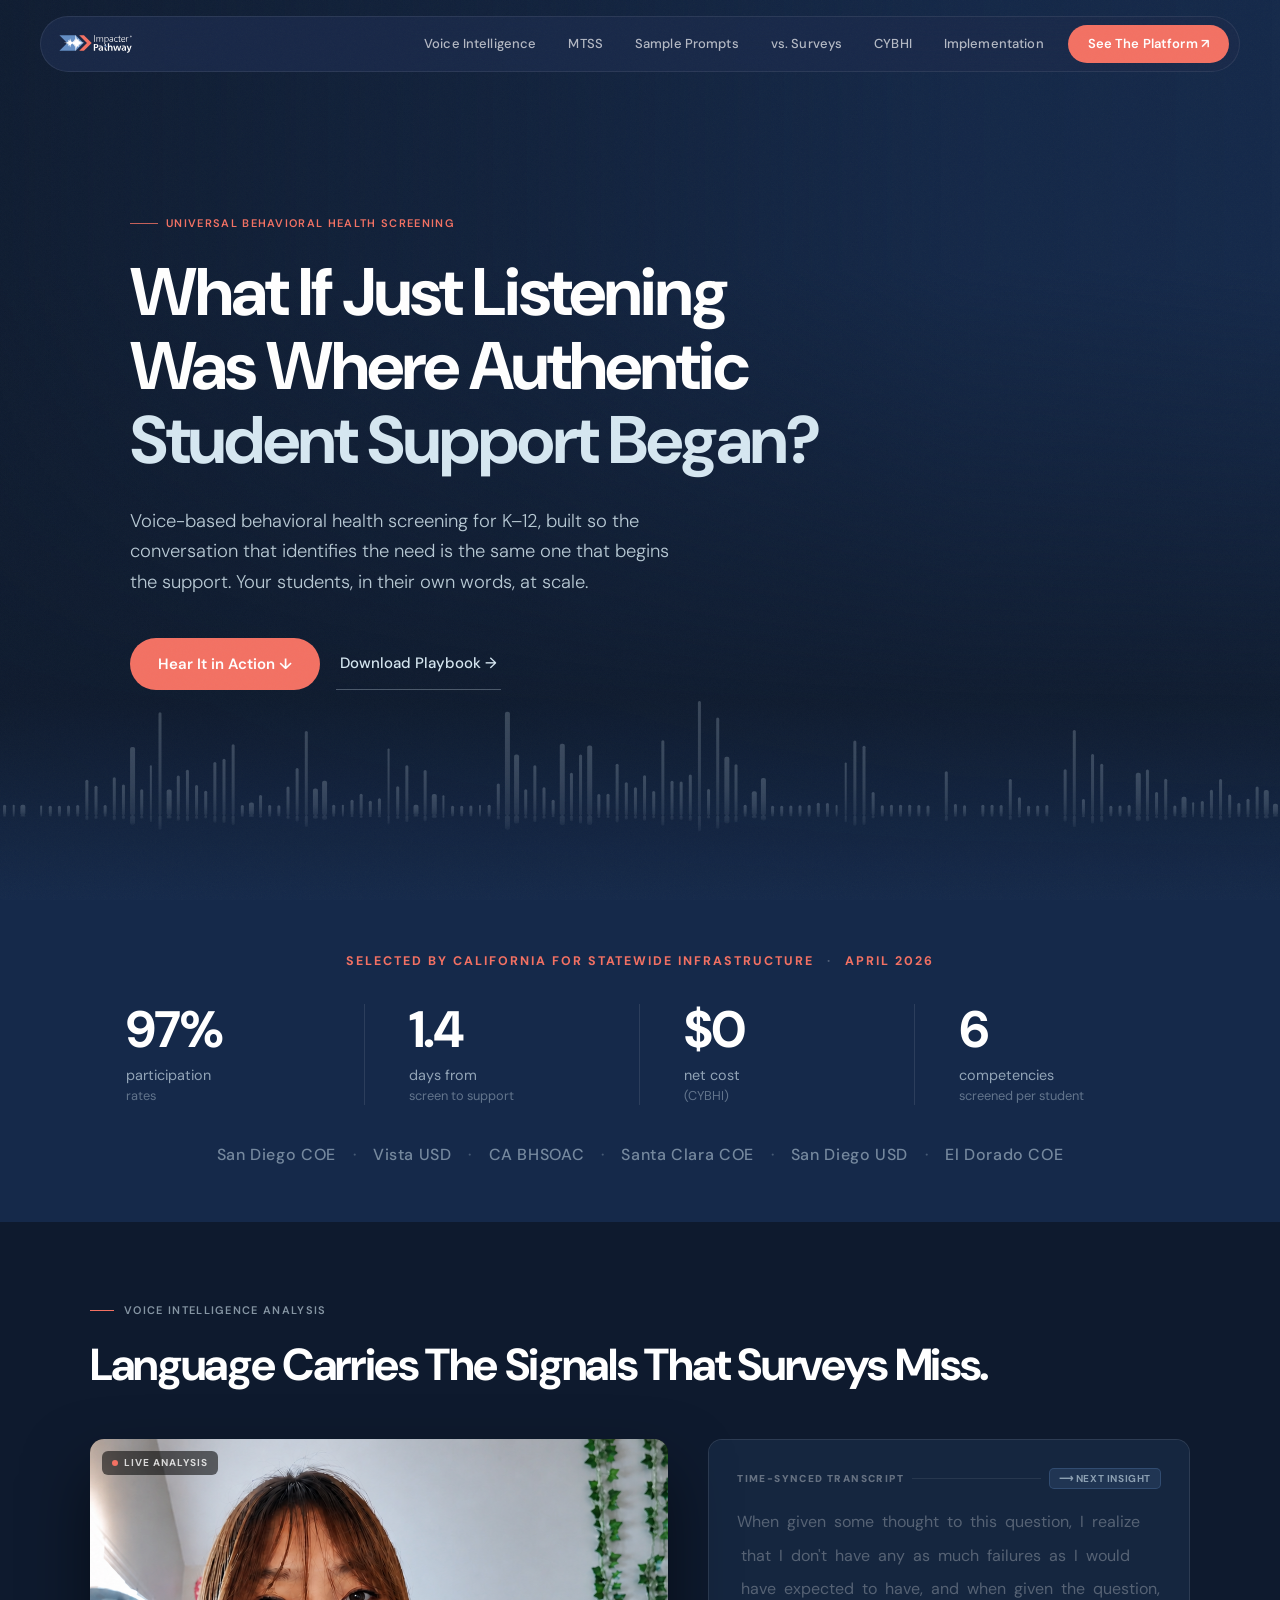
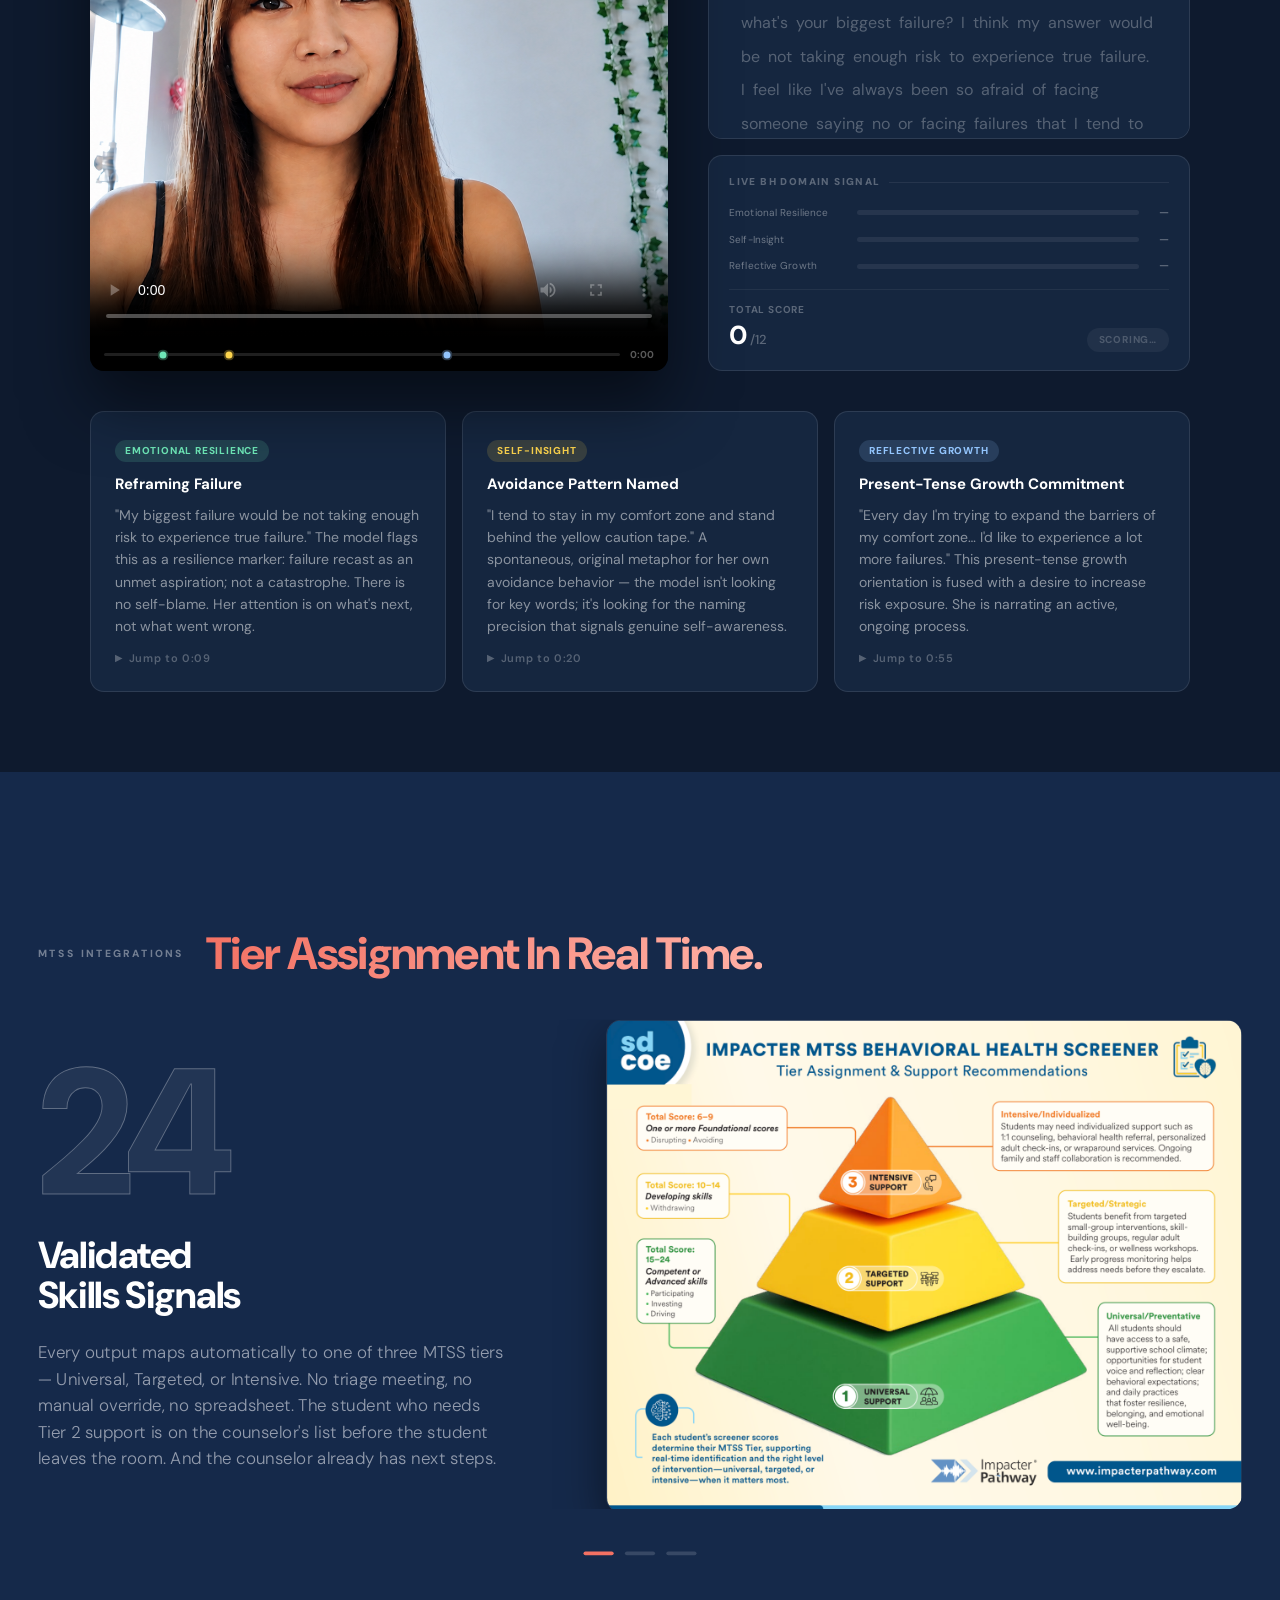
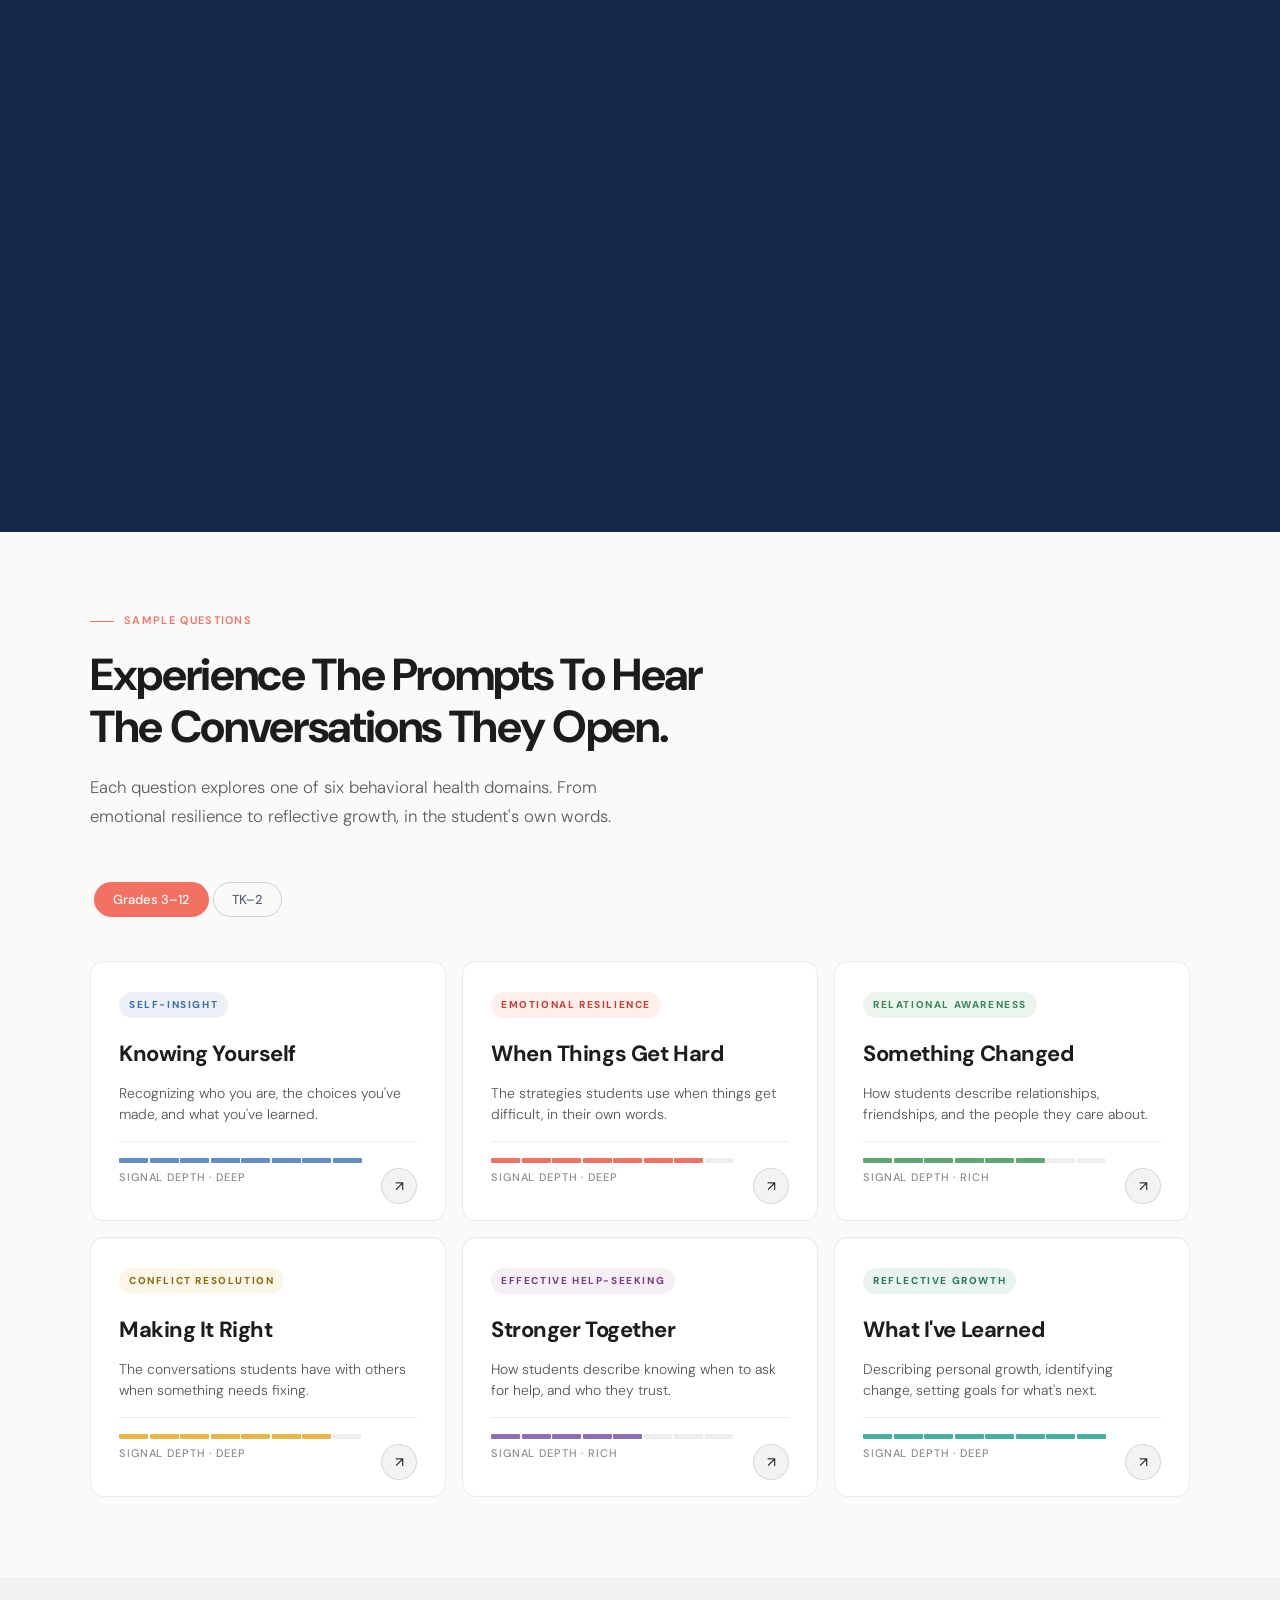
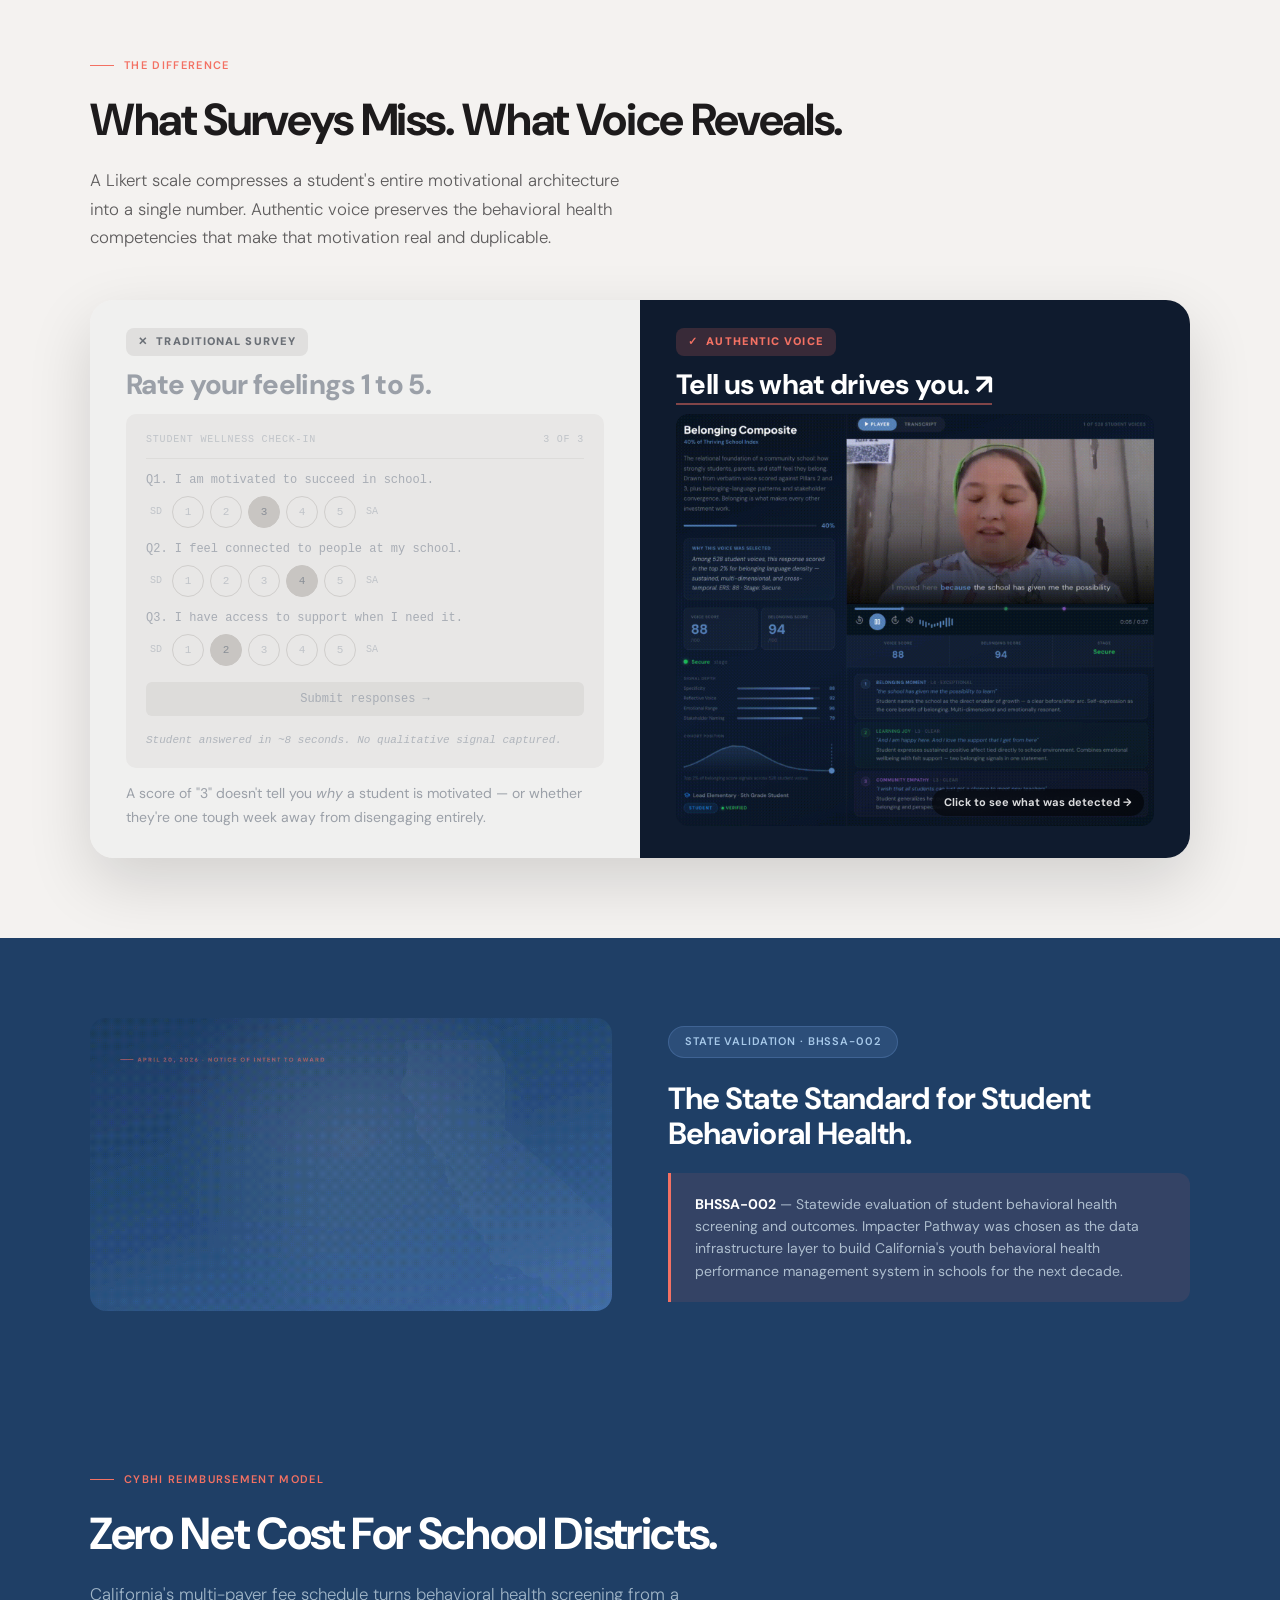
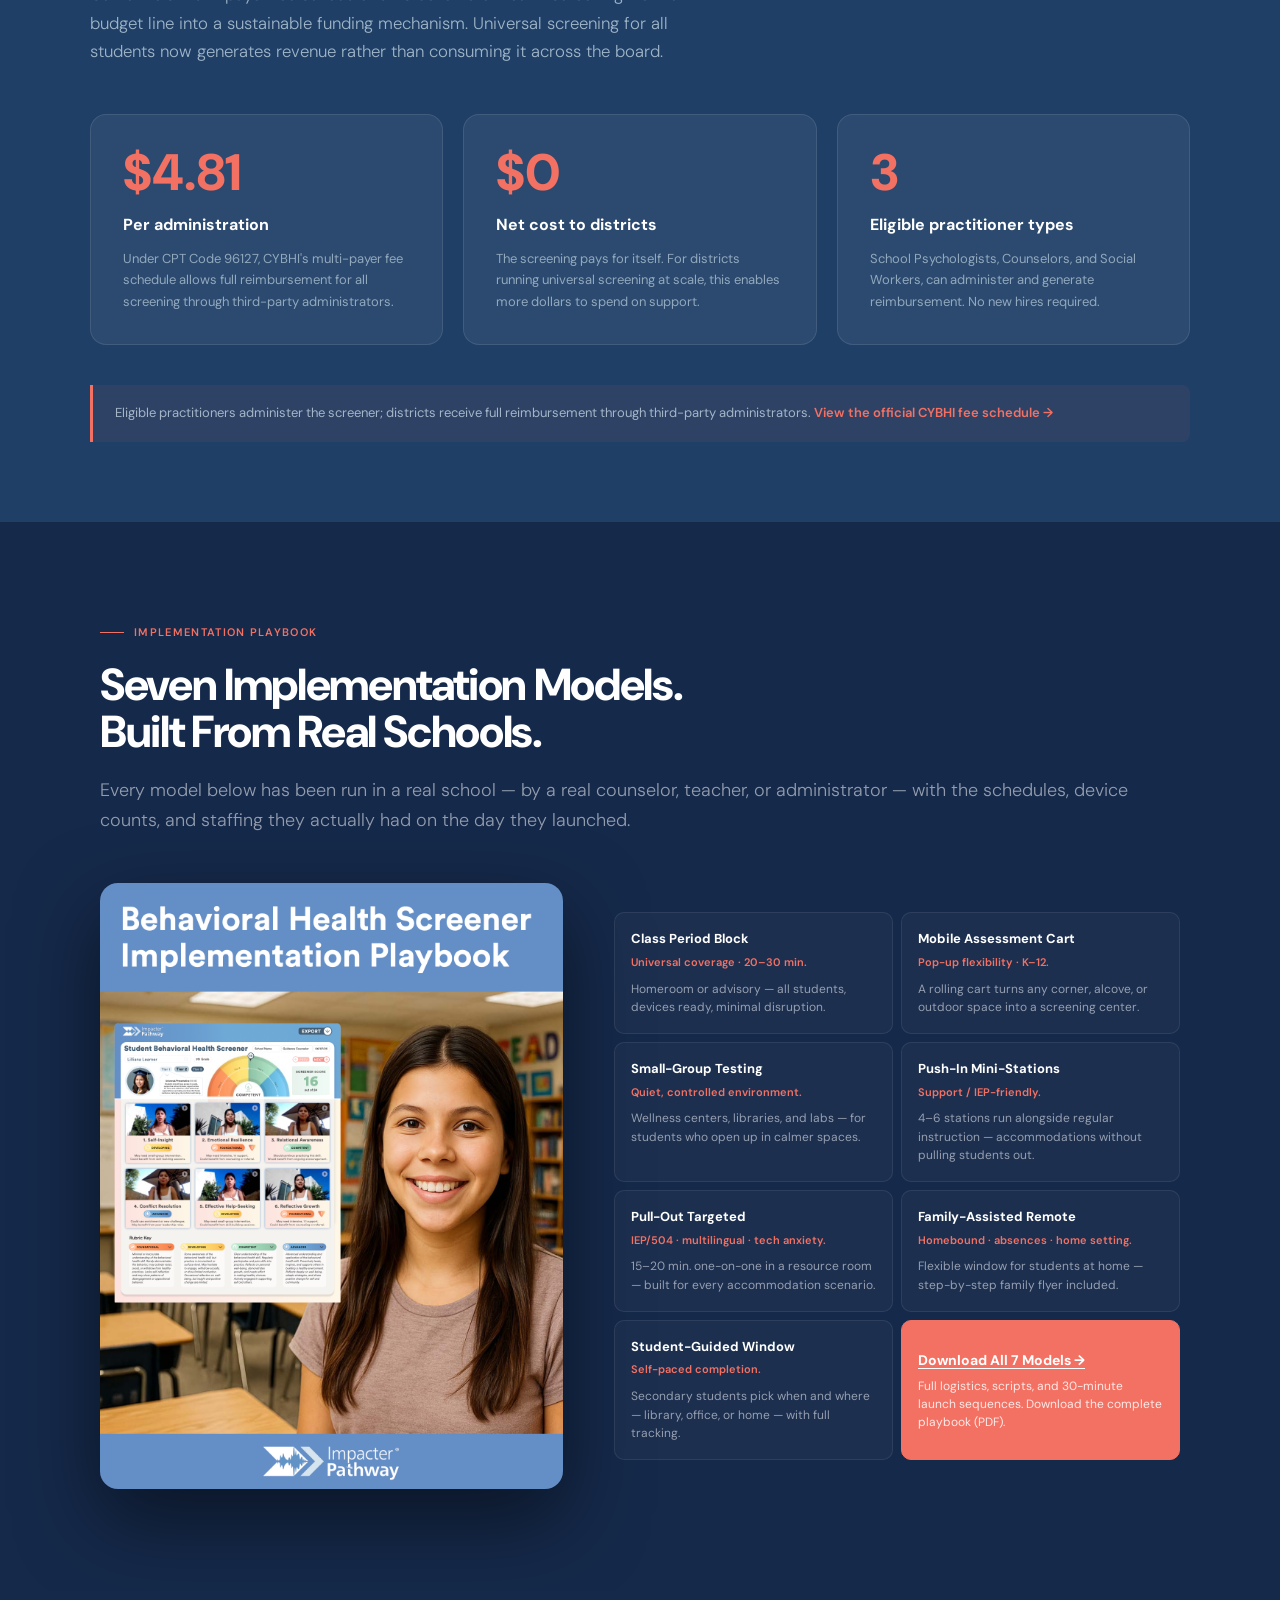
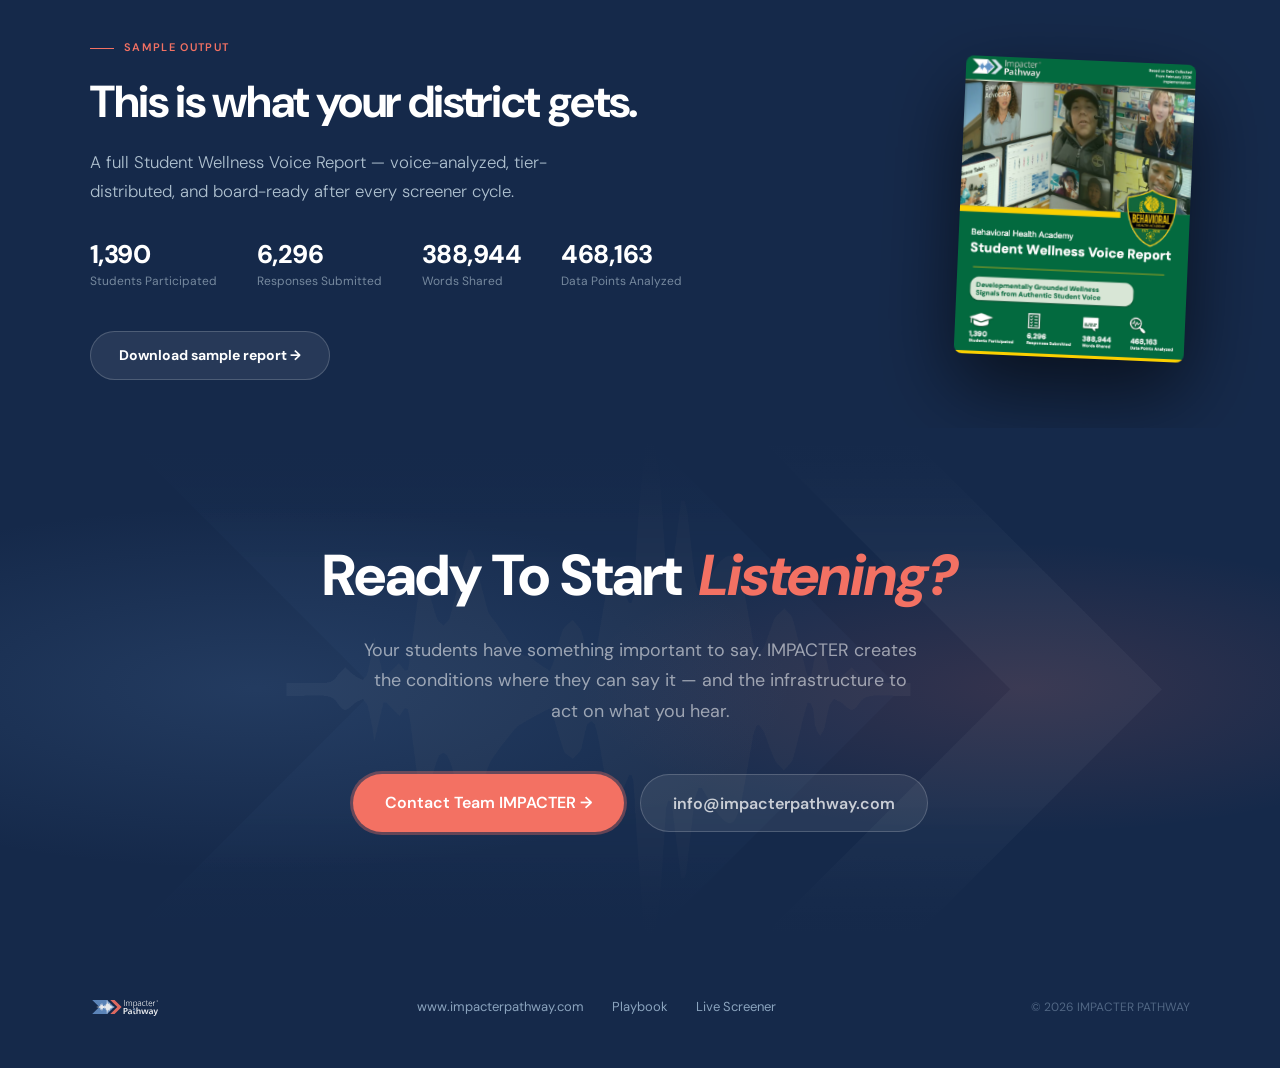
==== bh/index.html @ 670297ee "Playbook card: 'Download All 7 Models →' with underline header Co-Authored-By: Claude Sonnet 4.6 <no" ====
<!DOCTYPE html>
<html lang="en">
<head>
<meta charset="UTF-8">
<meta name="viewport" content="width=device-width, initial-scale=1.0">
<title>Behavioral Health Screener — IMPACTER Pathway</title>
<meta name="description" content="AI-powered behavioral health screening for K-12 districts. Voice-based, reimbursable under CPT 96127, validated by California BHSOAC.">
<link rel="preconnect" href="https://fonts.googleapis.com">
<link rel="preconnect" href="https://fonts.gstatic.com" crossorigin>
<link href="https://fonts.googleapis.com/css2?family=DM+Sans:ital,opsz,wght@0,9..40,300;0,9..40,400;0,9..40,500;0,9..40,600;0,9..40,700;1,9..40,300;1,9..40,400&display=swap" rel="stylesheet">
<style>
  /* ── Reset & Base ── */
  *, *::before, *::after { box-sizing: border-box; margin: 0; padding: 0; }

  :root {
    --coral: #F37163;
    --blue: #638EC5;
    --navy: #15294A;
    --navy-mid: #15294A;
    --navy-light: #162840;
    --accent: #D6E7F1;
    --text: #E8EFF6;
    --text-dim: #8BA4BE;
    --border: rgba(255,255,255,0.08);
    /* /bh/ compat vars */
    --font-display: 'DM Sans', sans-serif;
    --font-body: 'DM Sans', sans-serif;
    --radius-lg: 14px;
    --radius-pill: 999px;
    --color-coral: #F37163;
    --surface-inverse-deep: #15294A;
    --gutter: 48px;
  }

  html { scroll-behavior: smooth; }

  body {
    font-family: 'DM Sans', sans-serif;
    background: var(--navy);
    color: var(--text);
    font-size: 16px;
    line-height: 1.6;
    overflow-x: hidden;
  }

  /* ── Scroll Progress ── */
  #scroll-progress {
    position: fixed;
    top: 0; left: 0;
    width: 0%;
    height: 3px;
    background: var(--coral);
    z-index: 1000;
    transition: width 0.05s linear;
    pointer-events: none;
  }

  /* ── Film Grain ── */
  #grain {
    position: fixed;
    inset: 0;
    pointer-events: none;
    z-index: 999;
    opacity: 0.03;
    background-image: url("data:image/svg+xml,%3Csvg viewBox='0 0 256 256' xmlns='http://www.w3.org/2000/svg'%3E%3Cfilter id='noise'%3E%3CfeTurbulence type='fractalNoise' baseFrequency='0.9' numOctaves='4' stitchTiles='stitch'/%3E%3C/filter%3E%3Crect width='100%25' height='100%25' filter='url(%23noise)'/%3E%3C/svg%3E");
    background-repeat: repeat;
    background-size: 128px 128px;
    animation: grainShift 0.5s steps(2) infinite;
  }
  @keyframes grainShift {
    0% { transform: translate(0, 0); }
    25% { transform: translate(-2px, 1px); }
    50% { transform: translate(1px, -2px); }
    75% { transform: translate(-1px, 2px); }
    100% { transform: translate(2px, -1px); }
  }

  /* ── Nav — floating pill ── */
  .main-nav {
    position: fixed;
    top: 16px;
    left: 50%;
    transform: translateX(-50%);
    z-index: 500;
    width: min(1200px, calc(100vw - 32px));
    border-radius: 999px;
    padding: 5px 10px 5px 16px;
    background: rgba(26, 42, 74, 0.85);
    backdrop-filter: blur(20px);
    -webkit-backdrop-filter: blur(20px);
    border: 1px solid rgba(255,255,255,0.08);
    display: flex;
    align-items: center;
    justify-content: space-between;
    transition: transform 0.4s ease, opacity 0.3s ease;
  }
  .main-nav.hidden { transform: translate(-50%, -140%); opacity: 0; }

  .nav-logo img { height: 44px; display: block; width: auto; }

  .nav-links {
    display: flex;
    align-items: center;
    gap: 4px;
  }
  .nav-links a {
    font-size: 13px;
    font-weight: 500;
    color: rgba(255,255,255,0.68);
    padding: 9px 14px;
    border-radius: 999px;
    text-decoration: none;
    letter-spacing: 0.01em;
    transition: color 0.2s, background 0.2s;
    white-space: nowrap;
  }
  .nav-links a:hover { color: #fff; background: rgba(255,255,255,0.07); }
  .nav-links .nav-cta {
    background: var(--coral);
    color: #fff;
    font-weight: 600;
    padding: 9px 20px;
    margin-left: 6px;
  }
  .nav-links .nav-cta:hover { background: #e85f50; color: #fff; }

  @media (max-width: 860px) {
    .nav-links a:not(.nav-cta) { display: none; }
    .main-nav { padding: 10px 12px 10px 18px; }
  }

  /* ── Hero ── */
  .hero {
    position: relative;
    min-height: 100vh;
    display: flex;
    align-items: flex-end;
    overflow: hidden;
  }

  .hero-video-wrap {
    position: absolute;
    inset: 0;
    z-index: 0;
  }
  .hero-video-wrap video {
    width: 100%;
    height: 100%;
    object-fit: cover;
    object-position: 22% 35%;
    opacity: 0.72;
  }

  .hero-gradient {
    position: absolute;
    inset: 0;
    z-index: 1;
    background:
      linear-gradient(to top, var(--navy) 0%, rgba(15,27,46,0.92) 22%, rgba(15,27,46,0.4) 48%, transparent 70%),
      linear-gradient(to right, rgba(15,27,46,0.88) 0%, rgba(15,27,46,0.5) 40%, rgba(15,27,46,0.08) 75%, transparent 100%);
  }

  .hero-content {
    position: relative;
    z-index: 4;
    max-width: 1100px;
    margin: 0 auto;
    padding: 0 40px 210px;
    width: 100%;
  }

  .hero-eyebrow {
    display: inline-flex;
    align-items: center;
    gap: 8px;
    font-size: 11px;
    font-weight: 600;
    letter-spacing: 0.12em;
    text-transform: uppercase;
    color: var(--coral);
    margin-bottom: 24px;
  }
  .hero-eyebrow::before {
    content: '';
    display: block;
    width: 28px;
    height: 1px;
    background: var(--coral);
    opacity: 0.8;
  }

  .hero-headline {
    font-size: clamp(2.4rem, 5.5vw, 4.2rem);
    font-weight: 700;
    line-height: 1.1;
    letter-spacing: -0.03em;
    max-width: 800px;
    margin-bottom: 28px;
    color: #fff;
  }

  .hero-headline em {
    font-style: normal;
    color: var(--accent);
  }

  .hero-sub {
    font-size: 1.15rem;
    font-weight: 300;
    color: rgba(214,231,241,0.85);
    max-width: 560px;
    line-height: 1.65;
    margin-bottom: 40px;
  }

  .hero-actions {
    display: flex;
    align-items: center;
    gap: 16px;
    flex-wrap: wrap;
  }

  .btn-primary {
    display: inline-flex;
    align-items: center;
    gap: 8px;
    background: var(--coral);
    color: #fff;
    font-family: 'DM Sans', sans-serif;
    font-weight: 600;
    font-size: 15px;
    padding: 14px 28px;
    border-radius: 100px;
    text-decoration: none;
    transition: opacity 0.2s, transform 0.2s;
  }
  .btn-primary:hover { opacity: 0.88; transform: translateY(-2px); }

  .btn-ghost {
    display: inline-flex;
    align-items: center;
    gap: 8px;
    color: var(--accent);
    font-family: 'DM Sans', sans-serif;
    font-weight: 500;
    font-size: 15px;
    padding: 14px 4px;
    text-decoration: none;
    border-bottom: 1px solid rgba(214,231,241,0.3);
    transition: border-color 0.2s, color 0.2s;
  }
  .btn-ghost:hover { color: #fff; border-color: rgba(255,255,255,0.6); }

  /* ── Waveform Divider ── */
  .waveform-divider {
    position: absolute;
    bottom: 0;
    left: 0;
    right: 0;
    z-index: 3;
    line-height: 0;
  }
  .waveform-phrase-slot { display: none; }
  .waveform-canvas {
    width: 100%;
    height: 265px;
    display: block;
    cursor: pointer;
  }

  /* ── Phrase Card — pitch-deck style ── */
  .phrase-card {
    position: absolute;
    right: 48px;
    bottom: 230px;
    width: 264px;
    background: rgba(26,42,74,0.75);
    border: 1px solid rgba(255,255,255,0.10);
    border-radius: 16px;
    padding: 16px 18px 15px;
    opacity: 0;
    transform: translateY(14px);
    transition: opacity 0.4s ease, transform 0.4s ease;
    pointer-events: none;
    z-index: 5;
    backdrop-filter: blur(20px);
    -webkit-backdrop-filter: blur(20px);
    box-shadow: 0 8px 32px rgba(0,0,0,0.45);
  }
  .phrase-card.visible { opacity: 1; transform: translateY(0); }
  /* inner elements built by JS */
  .pc-header { display:flex; align-items:center; gap:7px; margin-bottom:13px; }
  .pc-dot { width:8px; height:8px; border-radius:50%; flex-shrink:0; }
  .pc-title { font-family:'DM Sans',sans-serif; font-size:10px; font-weight:700; letter-spacing:.13em; text-transform:uppercase; color:#F37163; }
  .pc-score-row { display:grid; grid-template-columns:1fr 80px 28px; align-items:center; gap:8px; margin-bottom:8px; }
  .pc-score-name { font-family:'DM Sans',sans-serif; font-size:13px; color:rgba(255,255,255,0.82); white-space:nowrap; overflow:hidden; text-overflow:ellipsis; }
  .pc-bar-wrap { height:3px; background:rgba(255,255,255,0.10); border-radius:2px; overflow:hidden; }
  .pc-bar { height:100%; border-radius:2px; }
  .pc-score-num { font-family:'DM Sans',sans-serif; font-size:14px; font-weight:700; text-align:right; }
  .pc-sep { border:none; border-top:1px solid rgba(255,255,255,0.08); margin:11px 0 10px; }
  .pc-cohort-head { font-family:'DM Sans',sans-serif; font-size:9px; font-weight:700; letter-spacing:.12em; text-transform:uppercase; color:rgba(255,255,255,0.30); margin-bottom:8px; }
  .pc-curve { display:block; width:100%; height:auto; }
  .pc-cohort-tag { font-family:'DM Sans',sans-serif; font-size:11px; font-weight:700; letter-spacing:.07em; text-transform:uppercase; margin-top:8px; }
  @media (max-width: 960px) { .phrase-card { display:none; } }

  /* ── Stats Strip ── */
  /* ── Credibility Band (single unified section) ── */
  .cred-band {
    background: #15294A;
    padding: 52px 40px;
    border-top: none;
    border-bottom: none;
  }
  .cred-inner {
    max-width: 1100px;
    margin: 0 auto;
    display: flex;
    flex-direction: column;
    align-items: center;
    gap: 0;
  }
  /* Row 1 — BHSSA credibility headline */
  .cred-headline {
    font-size: 0.78rem;
    font-weight: 700;
    letter-spacing: 0.16em;
    text-transform: uppercase;
    color: var(--coral);
    text-align: center;
    margin-bottom: 32px;
  }
  .cred-headline span {
    color: rgba(255,255,255,0.25);
    margin: 0 8px;
  }
  /* Row 2 — 4 metrics */
  .cred-metrics {
    display: grid;
    grid-template-columns: repeat(4, 1fr);
    max-width: 1100px;
    margin: 0 auto 36px;
    width: 100%;
  }
  .cred-metric {
    padding: 0 44px;
    border-right: 1px solid rgba(255,255,255,0.1);
    text-align: left;
  }
  .cred-metric:first-child { padding-left: 36px; }
  .cred-metric:last-child  { border-right: none; }
  .cred-num {
    font-size: clamp(2.4rem, 4vw, 4rem);
    font-weight: 700;
    letter-spacing: -0.04em;
    color: #fff;
    line-height: 1;
    margin-bottom: 10px;
  }
  .cred-num sup {
    font-size: 0.45em;
    vertical-align: super;
    letter-spacing: 0;
    font-weight: 600;
  }
  .cred-lbl {
    font-size: 0.9rem;
    color: rgba(214,231,241,0.65);
    line-height: 1.4;
    max-width: 160px;
  }
  .cred-lbl em {
    font-style: normal;
    font-size: 0.8rem;
    color: rgba(214,231,241,0.4);
    display: block;
    margin-top: 2px;
  }
  /* Row 3 — district names */
  .cred-districts {
    font-size: 1rem;
    font-weight: 500;
    color: rgba(214,231,241,0.5);
    letter-spacing: 0.04em;
    text-align: center;
    line-height: 1.8;
  }
  .cred-districts span {
    margin: 0 12px;
    opacity: 0.5;
  }

  /* ── Logo marquee (below credibility band) ── */
  .logo-marquee-bar {
    background: #eceae4;
    padding: 32px 0;
    overflow: hidden;
    border-top: 1px solid rgba(0,0,0,0.06);
  }
  .marquee-track {
    display: flex;
    align-items: center;
    width: max-content;
    animation: marquee 52s linear infinite;
  }
  .marquee-track:hover { animation-play-state: paused; }
  @keyframes marquee {
    0%   { transform: translateX(0); }
    100% { transform: translateX(-50%); }
  }
  .marquee-logo {
    height: 44px;
    width: auto;
    margin: 0 44px;
    opacity: 0.6;
    mix-blend-mode: multiply;
    transition: opacity 0.3s;
    flex-shrink: 0;
  }
  .marquee-logo:hover { opacity: 1; }
  /* Per-logo sizes */
  .ml-sccoe      { height: 54px;  }
  .ml-nyc        { height: 58px;  }
  .ml-cbh        { height: 54px;  }
  .ml-smfcsd     { height: 76px;  }   /* much much bigger */
  .ml-edcoe      { height: 80px;  }   /* much bigger */
  .ml-esc2       { height: 62px;  }   /* bigger */
  .ml-rio        { height: 44px;  }
  .ml-calexico   { height: 86px;  }   /* much bigger */
  .ml-vista      { height: 80px;  }   /* much bigger */
  .ml-southbay   { height: 68px;  }   /* bigger */
  .ml-ventura    { height: 58px;  }   /* keep same */
  /* Edge fades */
  .marquee-wrap {
    position: relative;
  }
  .marquee-wrap::before, .marquee-wrap::after {
    content: '';
    position: absolute;
    top: 0; bottom: 0;
    width: 120px;
    z-index: 2;
    pointer-events: none;
  }
  .marquee-wrap::before { left: 0;  background: linear-gradient(to right, #eceae4, transparent); }
  .marquee-wrap::after  { right: 0; background: linear-gradient(to left,  #eceae4, transparent); }

  /* ── Section scaffolding ── */
  .section {
    padding: 80px 40px;
  }
  .section-alt { background: var(--navy-mid); }

  .section-inner {
    max-width: 1100px;
    margin: 0 auto;
  }

  .section-eyebrow {
    font-size: 11px;
    font-weight: 600;
    letter-spacing: 0.12em;
    text-transform: uppercase;
    color: var(--coral);
    margin-bottom: 20px;
    display: flex;
    align-items: center;
    gap: 10px;
  }
  .section-eyebrow::before {
    content: '';
    display: block;
    width: 24px;
    height: 1px;
    background: var(--coral);
  }

  .section-heading {
    font-size: clamp(2rem, 3.5vw, 2.8rem);
    font-weight: 700;
    letter-spacing: -0.03em;
    line-height: 1.15;
    margin-bottom: 20px;
    max-width: 640px;
  }

  .section-body {
    font-size: 1.05rem;
    font-weight: 300;
    color: rgba(214,231,241,0.8);
    max-width: 560px;
    line-height: 1.7;
    margin-bottom: 48px;
  }

  /* ── Voice Intelligence — ported from /bh/ ── */
  .voice-section { background: #0E1A2E; padding: 80px var(--gutter); }
  .voice-section .section-h2 { color: #fff; }
  .voice-section .section-body { color: rgba(255,255,255,0.5); }

  /* Panels inside Voice Intelligence — lifted off the near-black bg */
  .voice-section .transcript-panel,
  .voice-section .analysis-card,
  .voice-section .live-score-panel {
    background: #15263F;
    border-color: rgba(255,255,255,0.1);
  }
  .voice-player-wrap {
    display: grid; grid-template-columns: 1.2fr 1fr; gap: 40px;
    margin-top: 48px; align-items: stretch;
  }
  .video-player-card {
    border-radius: var(--radius-lg); overflow: hidden;
    box-shadow: 0 32px 64px rgba(0,0,0,0.5);
    background: #000; position: relative;
    display: flex; flex-direction: column;
  }
  .video-player-card video {
    width: 100%; display: block; flex: 1; min-height: 0;
    object-fit: cover; object-position: top center;
  }
  .ml-card-overlay {
    position: absolute; top: 12px; right: 12px;
    background: rgba(11,31,58,0.95); border-radius: 10px;
    padding: 10px 14px; max-width: 200px;
    border: 1px solid rgba(99,142,197,0.35);
    font-family: var(--font-body); pointer-events: none;
    transition: opacity 0.3s;
  }
  .ml-card-label {
    font-family: var(--font-display); font-weight: 800; font-size: 9px;
    letter-spacing: 0.12em; text-transform: uppercase; color: #6EE7B7;
    margin-bottom: 5px;
  }
  .ml-card-text { font-size: 11px; color: rgba(255,255,255,0.78); line-height: 1.5; }
  .ml-card-quote { font-size: 11px; color: #6EE7B7; font-style: italic; margin-top: 4px; }
  .rec-pill {
    position: absolute; top: 12px; left: 12px;
    display: inline-flex; align-items: center; gap: 6px;
    background: rgba(0,0,0,0.55); border-radius: 6px; padding: 4px 10px;
    font-family: var(--font-display); font-weight: 700; font-size: 10px;
    letter-spacing: 0.1em; text-transform: uppercase; color: rgba(255,255,255,0.8);
  }
  .rec-dot { width: 6px; height: 6px; border-radius: 50%; background: #F37163; animation: recpulse 1.2s ease-in-out infinite; }
  @keyframes recpulse { 0%,100%{opacity:1} 50%{opacity:0.3} }
  .transcript-panel {
    background: rgba(255,255,255,0.04); border-radius: var(--radius-lg);
    padding: 28px; border: 1px solid rgba(255,255,255,0.06);
    max-height: 420px; overflow-y: auto;
  }
  .transcript-panel::-webkit-scrollbar { width: 4px; }
  .transcript-panel::-webkit-scrollbar-track { background: transparent; }
  .transcript-panel::-webkit-scrollbar-thumb { background: rgba(255,255,255,0.15); border-radius: 2px; }
  .tp-eyebrow {
    font-family: var(--font-display); font-weight: 900; font-size: 10px;
    letter-spacing: 0.14em; text-transform: uppercase; color: rgba(255,255,255,0.35);
    margin-bottom: 16px; display: flex; align-items: center; gap: 8px;
  }
  .tp-eyebrow::after { content: ''; flex: 1; height: 1px; background: rgba(255,255,255,0.08); order: 1; }
  .transcript-word {
    font-family: var(--font-body); font-size: 16px; line-height: 2.1;
    color: rgba(255,255,255,0.28); display: inline;
    transition: color 0.06s, background 0.06s;
    cursor: default;
  }
  .transcript-word.active {
    color: #fff; background: rgba(99,142,197,0.25);
    border-radius: 3px; padding: 1px 3px;
  }
  .transcript-word.resilience-word.active { background: rgba(110,231,183,0.22); color: #6EE7B7; }
  .transcript-word.insight-word.active    { background: rgba(252,211,77,0.22);  color: #FCD34D; }
  .transcript-word.rgrowth-word.active    { background: rgba(147,197,253,0.22); color: #93C5FD; }
  .transcript-word + .transcript-word { margin-left: 4px; }
  .voice-analysis {
    grid-column: 1 / -1; display: grid; grid-template-columns: repeat(3,1fr); gap: 16px;
  }
  .analysis-card {
    background: rgba(255,255,255,0.04); border-radius: var(--radius-lg);
    padding: 24px; border: 1px solid rgba(255,255,255,0.06);
  }
  .analysis-card h5 {
    font-family: var(--font-display); font-weight: 700; font-size: 15px; color: #fff; margin-bottom: 8px;
  }
  .analysis-card p { font-size: 14px; color: rgba(255,255,255,0.5); line-height: 1.6; }
  .ac-pill {
    display: inline-block; padding: 3px 10px; border-radius: var(--radius-pill);
    font-family: var(--font-display); font-weight: 800; font-size: 10px;
    letter-spacing: 0.08em; text-transform: uppercase; margin-bottom: 10px;
  }
  .ac-pill.resilience { background: rgba(110,231,183,0.15); color: #6EE7B7; }
  .ac-pill.insight    { background: rgba(252,211,77,0.15);  color: #FCD34D; }
  .ac-pill.rgrowth    { background: rgba(147,197,253,0.15); color: #93C5FD; }
  .vi-progress-wrap {
    position: relative; padding: 0 14px; height: 32px;
    background: rgba(0,0,0,0.55); display: flex; align-items: center;
    cursor: pointer; user-select: none;
  }
  .vi-progress-track {
    position: relative; height: 3px; background: rgba(255,255,255,0.12);
    border-radius: 2px; flex: 1;
  }
  .vi-progress-fill {
    position: absolute; left: 0; top: 0; height: 100%;
    background: var(--color-coral); border-radius: 2px;
    pointer-events: none; width: 0%;
  }
  .vi-dot {
    position: absolute; top: 50%; width: 11px; height: 11px;
    border-radius: 50%; border: 2px solid rgba(0,0,0,0.7);
    transform: translate(-50%, -50%);
    transition: box-shadow 0.25s, transform 0.25s;
    pointer-events: none;
  }
  .vi-dot.dot-active {
    box-shadow: 0 0 0 3px rgba(255,255,255,0.15), 0 0 10px currentColor;
    transform: translate(-50%, -50%) scale(1.3);
  }
  .vi-time-label {
    font-family: var(--font-display); font-weight: 700; font-size: 10px;
    color: rgba(255,255,255,0.35); margin-left: 10px; white-space: nowrap;
  }
  .next-insight-btn {
    order: 2;
    background: rgba(99,142,197,0.15); border: 1px solid rgba(99,142,197,0.25);
    border-radius: 5px; padding: 3px 9px;
    font-family: var(--font-display); font-weight: 700; font-size: 10px;
    letter-spacing: 0.06em; text-transform: uppercase; color: rgba(214,231,241,0.6);
    cursor: pointer; transition: all 0.2s; white-space: nowrap;
  }
  .next-insight-btn:hover { background: rgba(99,142,197,0.3); color: #fff; border-color: rgba(99,142,197,0.5); }
  .voice-right-col { display: flex; flex-direction: column; gap: 16px; }
  .voice-right-col .transcript-panel { flex: 1; min-height: 0; max-height: 300px; }
  .live-score-panel {
    background: rgba(255,255,255,0.04); border-radius: var(--radius-lg);
    padding: 18px 20px; border: 1px solid rgba(255,255,255,0.06);
  }
  .lsp-eyebrow {
    font-family: var(--font-display); font-weight: 900; font-size: 10px;
    letter-spacing: 0.14em; text-transform: uppercase; color: rgba(255,255,255,0.3);
    margin-bottom: 14px; display: flex; align-items: center; gap: 8px;
  }
  .lsp-eyebrow::after { content: ''; flex: 1; height: 1px; background: rgba(255,255,255,0.07); }
  .lsp-bar-row { display: flex; align-items: center; gap: 10px; margin-bottom: 9px; }
  .lsp-bar-label { font-size: 10px; color: rgba(255,255,255,0.38); width: 118px; flex-shrink: 0; letter-spacing: 0.01em; }
  .lsp-bar-track { flex: 1; height: 5px; background: rgba(255,255,255,0.07); border-radius: 3px; overflow: hidden; }
  .lsp-bar-fill { height: 100%; border-radius: 3px; width: 0%; transition: width 1.4s cubic-bezier(0.22, 1, 0.36, 1); }
  .lsp-bar-val { font-family: var(--font-display); font-weight: 700; font-size: 11px; color: rgba(255,255,255,0.3); width: 20px; text-align: right; flex-shrink: 0; transition: color 0.4s; }
  .lsp-bar-val.scored { color: rgba(255,255,255,0.7); }
  .lsp-footer { display: flex; align-items: flex-end; justify-content: space-between; margin-top: 14px; border-top: 1px solid rgba(255,255,255,0.06); padding-top: 12px; }
  .lsp-total-num { font-family: var(--font-display); font-weight: 800; font-size: 26px; color: #fff; line-height: 1; }
  .lsp-total-denom { font-size: 13px; font-weight: 500; color: rgba(255,255,255,0.3); margin-left: 2px; }
  .lsp-tier-badge {
    padding: 4px 12px; border-radius: var(--radius-pill);
    font-family: var(--font-display); font-weight: 800; font-size: 10px;
    letter-spacing: 0.08em; text-transform: uppercase; transition: all 0.4s;
  }
  .lsp-tier-badge.pending { background: rgba(255,255,255,0.05); color: rgba(255,255,255,0.2); }
  .lsp-tier-badge.t1 { background: rgba(16,185,129,0.18); color: #34D399; }
  .lsp-tier-badge.t2 { background: rgba(245,158,11,0.18); color: #FCD34D; }
  .lsp-tier-badge.t3 { background: rgba(239,68,68,0.18); color: #FCA5A5; }
  .analysis-card { transition: border-color 0.35s, box-shadow 0.35s, transform 0.35s; cursor: pointer; }
  .analysis-card:hover { transform: translateY(-3px); border-color: rgba(255,255,255,0.18); }
  .analysis-card .ac-seek-hint {
    display: flex; align-items: center; gap: 6px;
    font-size: 11px; font-weight: 600; letter-spacing: 0.06em;
    color: rgba(255,255,255,0.28);
    margin-top: 12px;
    transition: color 0.2s;
  }
  .analysis-card:hover .ac-seek-hint { color: rgba(255,255,255,0.6); }
  .analysis-card .ac-seek-hint::before {
    content: '▶';
    font-size: 9px;
  }
  .analysis-card.card-active { animation: cardpulse 2s ease-in-out infinite; }
  .analysis-card.card-active.resilience-card { border-color: rgba(110,231,183,0.45); box-shadow: 0 0 24px rgba(110,231,183,0.1); }
  .analysis-card.card-active.insight-card    { border-color: rgba(252,211,77,0.45);  box-shadow: 0 0 24px rgba(252,211,77,0.1); }
  .analysis-card.card-active.rgrowth-card    { border-color: rgba(147,197,253,0.45); box-shadow: 0 0 24px rgba(147,197,253,0.1); }
  @keyframes cardpulse { 0%,100%{transform:scale(1)} 50%{transform:scale(1.015)} }

  /* ── MTSS Scrollytelling ── */
  .mtss-scroll-wrap {
    display: grid;
    grid-template-columns: 1fr 1.4fr;
    gap: 56px;
    align-items: start;
    margin-top: 56px;
  }

  /* LEFT — scrolling text */
  .mtss-scroll-content {
    display: flex;
    flex-direction: column;
    order: 1;
  }

  /* RIGHT — sticky image, full column width, no padding */
  .mtss-sticky-media {
    position: sticky;
    top: 80px;
    order: 2;
  }
  .mtss-img-stack {
    position: relative;
    width: 100%;
  }
  .mtss-img-stack img {
    position: absolute;
    top: 0; left: 0;
    width: 100%;
    height: 100%;
    object-fit: cover;
    object-position: top center;
    border-radius: 14px;
    opacity: 0;
    transition: opacity 500ms ease-in-out;
    box-shadow: 0 20px 56px rgba(0,0,0,0.5);
  }
  .mtss-img-stack img.mtss-active { opacity: 1; }

  /* Aspect ratio placeholder — 16:10 fills the column well */
  .mtss-img-stack::before {
    content: '';
    display: block;
    padding-top: 62.5%;
  }
  .mtss-subsection {
    min-height: clamp(340px, 40vh, 520px);
    display: flex;
    flex-direction: column;
    justify-content: center;
    padding: 0;
  }
  /* Sections 2 & 3: pushed below the fold, hidden until scrolled in */
  .mtss-subsection:not(:first-child) {
    margin-top: 42vh;
    opacity: 0;
    transform: translateY(52px);
    transition: opacity 700ms cubic-bezier(0.22,1,0.36,1), transform 700ms cubic-bezier(0.22,1,0.36,1);
  }
  .mtss-subsection.mtss-revealed {
    opacity: 1;
    transform: translateY(0);
  }

  .mtss-sub-eyebrow {
    font-size: 10px;
    font-weight: 700;
    letter-spacing: 0.14em;
    text-transform: uppercase;
    color: var(--coral);
    margin-bottom: 16px;
    display: flex;
    align-items: center;
    gap: 8px;
  }
  .mtss-sub-eyebrow::before {
    content: '';
    display: block;
    width: 20px;
    height: 1px;
    background: var(--coral);
  }
  .mtss-sub-title {
    font-size: clamp(1.5rem, 2.4vw, 2rem);
    font-weight: 700;
    line-height: 1.15;
    letter-spacing: -0.02em;
    color: #fff;
    margin-bottom: 10px;
  }
  .mtss-sub-sub {
    font-size: 13px;
    font-weight: 500;
    color: var(--text-dim);
    margin-bottom: 16px;
    letter-spacing: 0.01em;
  }
  .mtss-sub-body {
    font-size: 15px;
    font-weight: 400;
    color: rgba(214,231,241,0.75);
    line-height: 1.65;
    max-width: 440px;
  }

  /* ── What Surveys Miss — pinned scene controller ── */
  --font-mono: 'Courier New', Courier, monospace;
  --ease-emphasized: cubic-bezier(0.4, 0, 0.2, 1);

  .surveys-pin {
    position: relative;
    background: #1F3F66;
    padding: 0;
  }
  .surveys-stage {
    position: relative;
    height: 320vh;
  }
  .surveys-pin-inner {
    position: sticky; top: 0;
    height: 100vh;
    display: flex; align-items: center; justify-content: center;
    overflow: hidden;
    padding: 0;
  }
  .surveys-lock {
    width: 1360px;
    height: 820px;
    position: relative;
    flex-shrink: 0;
    overflow: hidden;
    transform-origin: center center;
  }
  .surveys-headline {
    position: absolute;
    top: 96px; left: 40px; right: 40px;
    font-family: var(--font-display);
    font-weight: 800;
    font-size: 48px;
    line-height: 1.2;
    letter-spacing: -0.03em;
    color: #fff;
    display: flex; gap: 24px; align-items: baseline;
    pointer-events: none;
    z-index: 5;
    overflow: visible;
  }
  .surveys-headline .s-label {
    font-size: 11px; font-weight: 800; letter-spacing: 0.22em;
    text-transform: uppercase;
    color: rgba(255,255,255,0.4);
    align-self: center;
  }
  .surveys-headline .s-switcher {
    position: relative;
    display: inline-block;
  }
  .surveys-headline .s-switcher span {
    display: inline-block;
    background: linear-gradient(120deg, var(--coral), #FFB1A6);
    -webkit-background-clip: text; background-clip: text; color: transparent;
  }
  .scene-pane {
    position: absolute; inset: 0;
    display: grid; grid-template-columns: 2fr 3fr;
    gap: 20px;
    align-items: center;
    padding: 130px 40px 40px;
    opacity: 0;
    transition: opacity .5s var(--ease-emphasized);
    pointer-events: none;
  }
  .scene-pane.active { opacity: 1; pointer-events: auto; }
  .scene-likert {
    background: rgba(255,255,255,0.02);
    border: 1px solid rgba(255,255,255,0.08);
    border-radius: 16px;
    padding: 32px;
    font-family: var(--font-mono);
    color: rgba(255,255,255,0.55);
    filter: grayscale(0.7);
    max-width: 500px;
    justify-self: end;
    transition: opacity .8s, filter .8s, transform .8s var(--ease-emphasized);
  }
  .scene-likert.dying { opacity: 0.25; filter: grayscale(1) blur(2px); transform: translateY(20px); }
  .scene-likert .s-head {
    display: flex; justify-content: space-between;
    font-size: 11px; letter-spacing: 0.1em; text-transform: uppercase;
    color: rgba(255,255,255,0.4);
    padding-bottom: 14px;
    border-bottom: 1px dashed rgba(255,255,255,0.12);
    margin-bottom: 20px;
  }
  .scene-likert h4 {
    font-family: var(--font-mono);
    font-size: 16px; font-weight: 600; color: rgba(255,255,255,0.85);
    margin: 0 0 28px;
  }
  .scene-likert .s-q { margin-bottom: 22px; }
  .scene-likert .s-q-text { font-size: 13px; margin-bottom: 10px; color: rgba(255,255,255,0.7); }
  .scene-likert .s-scale { display: flex; align-items: center; gap: 8px; }
  .scene-likert .s-scale .s-end { font-size: 10px; color: rgba(255,255,255,0.4); }
  .scene-likert .s-opt {
    width: 28px; height: 28px; border-radius: 999px;
    border: 1px solid rgba(255,255,255,0.2);
    display: flex; align-items: center; justify-content: center;
    font-size: 11px; color: rgba(255,255,255,0.5);
  }
  .scene-likert .s-opt.selected {
    background: rgba(255,255,255,0.15); color: #fff; border-color: rgba(255,255,255,0.3);
  }
  .scene-likert .s-foot {
    font-size: 11px; color: rgba(255,255,255,0.4);
    margin-top: 18px; padding-top: 14px;
    border-top: 1px dashed rgba(255,255,255,0.12);
    font-style: italic;
  }
  .scene-callout {
    display: flex; flex-direction: column; gap: 28px;
  }
  .scene-callout .s-num {
    font-family: var(--font-display);
    font-weight: 800;
    font-size: 190px;
    letter-spacing: -0.05em;
    line-height: 0.85;
    color: rgba(255,255,255,0.06);
    -webkit-text-stroke: 1px rgba(255,255,255,0.3);
  }
  .scene-callout h3 {
    font-family: var(--font-display);
    font-weight: 800; font-size: 46px;
    letter-spacing: -0.025em;
    color: #fff; margin: 0;
    line-height: 1.05;
  }
  .scene-callout p {
    font-family: var(--font-display); font-weight: 300;
    font-size: 18px; line-height: 1.55;
    color: rgba(232,234,240,0.6);
    max-width: 44ch;
  }
  .s-stat-stack {
    display: flex;
    flex-direction: column;
    gap: 0;
  }
  .s-stat-line {
    font-family: var(--font-display);
    font-weight: 800;
    font-size: 40px;
    letter-spacing: -0.025em;
    line-height: 1.05;
    color: #fff;
  }
  .scene-voice-media {
    position: relative;
    border-radius: 16px;
    overflow: hidden;
    aspect-ratio: 4/5;
    max-width: 380px;
    justify-self: end;
    background: linear-gradient(160deg, #15294A, #0A0E14);
    display: flex; align-items: center; justify-content: center;
    flex-direction: column;
    color: rgba(255,255,255,0.6);
    border: 1px solid rgba(255,255,255,0.08);
    transform: scale(0.94);
    transition: transform .6s var(--ease-emphasized);
  }
  .scene-voice-media img { width: 100%; height: 100%; object-fit: cover; display: block; }
  .scene-pane.active .scene-voice-media { transform: scale(1); }
  .scene-voice-media .s-vm-label {
    position: absolute; bottom: 14px; left: 0; right: 0;
    text-align: center;
    font-size: 11px; font-weight: 700; letter-spacing: 0.18em;
    text-transform: uppercase; color: rgba(255,255,255,0.7);
    text-shadow: 0 1px 4px rgba(0,0,0,0.6);
  }
  .scene-voice-text {
    display: flex; flex-direction: column; gap: 20px;
    max-width: 540px;
  }
  .scene-voice-text .s-stat {
    font-family: var(--font-display); font-weight: 800;
    font-size: 14px; letter-spacing: 0.15em; text-transform: uppercase;
    color: var(--coral);
  }
  .scene-voice-text blockquote {
    font-family: var(--font-display);
    font-weight: 600;
    font-size: clamp(20px, 2.2vw, 32px);
    letter-spacing: -0.02em;
    line-height: 1.25;
    color: #fff;
    margin: 0;
  }
  .scene-voice-text blockquote .s-pill {
    display: inline-block;
    font-family: var(--font-display);
    font-size: 11px; font-weight: 700;
    letter-spacing: 0.12em;
    text-transform: uppercase;
    padding: 4px 10px;
    border-radius: 999px;
    margin: 0 4px;
    vertical-align: 2px;
    transition: all .4s;
  }
  .scene-voice-text blockquote .s-pill.er { background: rgba(99,142,197,0.2); color: #9DBEEA; border: 1px solid rgba(99,142,197,0.4); }
  .scene-voice-text blockquote .s-pill.si { background: rgba(243,113,99,0.18); color: #F89A8E; border: 1px solid rgba(243,113,99,0.4); }
  .scene-voice-text blockquote .s-pill.rg { background: rgba(95,168,118,0.18); color: #7BC096; border: 1px solid rgba(95,168,118,0.4); }
  .scene-voice-text blockquote .s-hl {
    background: linear-gradient(120deg, transparent 50%, rgba(243,113,99,0.25) 50%);
    background-size: 200% 100%;
    background-position: 100% 0;
    transition: background-position 1s var(--ease-emphasized) .3s;
  }
  .scene-pane.active .scene-voice-text blockquote .s-hl { background-position: 0 0; }
  .surveys-progress {
    position: absolute;
    bottom: 56px; left: 50%; transform: translateX(-50%);
    display: flex; gap: 12px;
    z-index: 5;
  }
  .surveys-progress .s-dot {
    width: 32px; height: 4px; border-radius: 2px;
    background: rgba(255,255,255,0.15);
    transition: background .3s;
  }
  .surveys-progress .s-dot.active { background: var(--coral); }

  /* Annotated student card — scene 3 left column */
  .s-anno-eyebrow {
    font-family: var(--font-display);
    font-size: 11px;
    font-weight: 700;
    letter-spacing: 0.12em;
    text-transform: uppercase;
    color: var(--coral);
    margin-bottom: 16px;
    display: flex;
    align-items: center;
    gap: 6px;
  }
  .s-anno-rows {
    display: flex;
    flex-direction: column;
    margin-bottom: 24px;
  }
  .s-anno-row {
    display: grid;
    grid-template-columns: 250px 52px 1fr;
    align-items: center;
  }
  .s-anno-cell {
    padding: 16px 20px;
    border-left: 1px solid rgba(243,113,99,0.35);
    border-right: 1px solid rgba(243,113,99,0.12);
  }
  .s-anno-row:first-child .s-anno-cell { border-top: 1px solid rgba(243,113,99,0.35); border-radius: 6px 0 0 0; }
  .s-anno-row:last-child  .s-anno-cell { border-bottom: 1px solid rgba(243,113,99,0.35); border-radius: 0 0 0 6px; }
  .s-anno-row + .s-anno-row .s-anno-cell { border-top: 1px solid rgba(255,255,255,0.06); }
  .s-anno-cell-name  { font-family: var(--font-display); font-size: 24px; font-weight: 700; color: rgba(255,255,255,0.95); line-height: 1.2; }
  .s-anno-cell-sub   { font-size: 14px; font-weight: 500; color: rgba(255,255,255,0.4); margin-top: 3px; letter-spacing: 0.02em; }
  .s-anno-cell-tier  { font-family: var(--font-display); font-size: 20px; font-weight: 700; color: #F89A8E; line-height: 1.3; }
  .s-anno-cell-score { font-size: 13px; color: rgba(255,255,255,0.4); margin-top: 2px; }
  .s-anno-cell-level { font-size: 15px; font-weight: 600; color: #F4C97A; margin-top: 3px; }
  .s-anno-cell-flags { font-size: 15px; color: rgba(255,255,255,0.6); line-height: 1.5; }
  .s-anno-cell-btn {
    display: inline-flex;
    align-items: center;
    gap: 5px;
    font-size: 13px;
    font-weight: 600;
    color: var(--coral);
    border: 1px solid rgba(243,113,99,0.4);
    border-radius: 4px;
    padding: 5px 10px;
    background: rgba(243,113,99,0.08);
    cursor: pointer;
  }
  .s-anno-connector {
    display: flex;
    align-items: center;
    gap: 0;
    position: relative;
  }
  .s-anno-connector::before {
    content: '';
    display: block;
    width: 100%;
    height: 1px;
    background: linear-gradient(to right, rgba(243,113,99,0.5), rgba(243,113,99,0.2));
  }
  .s-anno-connector::after {
    content: '▸';
    font-size: 8px;
    color: rgba(243,113,99,0.7);
    margin-left: 2px;
    flex-shrink: 0;
  }
  .s-anno-note {
    padding-left: 12px;
    font-size: 14px;
    line-height: 1.5;
    color: rgba(255,255,255,0.55);
    font-style: italic;
  }
  .s-anno-demo {
    display: inline-flex;
    align-items: center;
    font-size: 9px;
    font-weight: 700;
    letter-spacing: 0.1em;
    text-transform: uppercase;
    color: rgba(255,255,255,0.25);
    border: 1px solid rgba(255,255,255,0.1);
    border-radius: 3px;
    padding: 2px 6px;
    margin-top: 8px;
    margin-left: 16px;
  }

  /* Flow diagram — scene 3 */
  .s-flow-wrap {
    display: flex;
    flex-direction: column;
    align-items: stretch;
    margin: 4px 0 20px;
  }
  .s-flow-node {
    width: 100%;
    padding: 14px 24px;
    border-radius: 8px;
    border: 1px solid rgba(255,255,255,0.08);
    background: rgba(255,255,255,0.03);
    position: relative;
    display: flex;
    justify-content: space-between;
    align-items: center;
    gap: 16px;
  }
  .s-flow-node-main { display: flex; flex-direction: column; }
  .s-flow-node-detail {
    text-align: right;
    font-size: 11px; line-height: 1.65;
    color: rgba(255,255,255,0.38);
    font-family: var(--font-display); font-weight: 400;
    flex-shrink: 0;
  }
  .s-flow-node-detail span { display: block; }
  .s-flow-node--blue {
    border-color: rgba(99,142,197,0.35);
    background: rgba(99,142,197,0.06);
  }
  .s-flow-node--blue .s-flow-node-label { color: rgba(99,142,197,0.85); }
  .s-flow-node--coral {
    border-color: rgba(243,113,99,0.3);
    background: rgba(243,113,99,0.05);
  }
  .s-flow-node--amber {
    border-color: rgba(244,201,122,0.3);
    background: rgba(244,201,122,0.05);
  }
  .s-flow-node--green {
    border-color: rgba(95,168,118,0.35);
    background: rgba(95,168,118,0.07);
  }
  .s-flow-node-label {
    font-size: 10px;
    font-weight: 700;
    letter-spacing: 0.12em;
    text-transform: uppercase;
    color: rgba(255,255,255,0.35);
    margin-bottom: 4px;
  }
  .s-flow-node--coral .s-flow-node-label { color: rgba(243,113,99,0.7); }
  .s-flow-node--amber .s-flow-node-label { color: rgba(244,201,122,0.7); }
  .s-flow-node--green .s-flow-node-label { color: rgba(95,168,118,0.8); }
  .s-flow-node-value {
    font-family: var(--font-display);
    font-size: 22px;
    font-weight: 800;
    letter-spacing: -0.02em;
    color: rgba(255,255,255,0.92);
  }
  .s-flow-connector {
    width: 2px;
    height: 22px;
    margin-left: 30px;
    background: linear-gradient(to bottom, rgba(243,113,99,0.5), rgba(243,113,99,0.3));
    position: relative;
  }
  .s-flow-connector--amber {
    background: linear-gradient(to bottom, rgba(244,201,122,0.4), rgba(95,168,118,0.4));
  }
  .s-flow-connector::after {
    content: '';
    position: absolute;
    bottom: -5px;
    left: -3px;
    width: 0; height: 0;
    border-left: 4px solid transparent;
    border-right: 4px solid transparent;
    border-top: 6px solid rgba(243,113,99,0.5);
  }
  .s-flow-connector--amber::after {
    border-top-color: rgba(95,168,118,0.5);
  }

  /* Credits pills — role tags with accent colors */
  .s-credits-list {
    display: flex;
    flex-direction: column;
    gap: 10px;
    margin: 20px 0 4px;
  }
  .s-pill-row {
    display: flex;
    gap: 10px;
    width: 100%;
  }
  .s-credits-list .s-cpill {
    flex: 1 1 auto;
    display: inline-flex;
    align-items: center;
    justify-content: center;
    padding: 14px 20px;
    border-radius: 999px;
    font-family: var(--font-display);
    font-size: 15px;
    font-weight: 700;
    letter-spacing: 0.04em;
    text-transform: uppercase;
    white-space: nowrap;
  }
  .s-cpill-coral   { color: #F89A8E; background: rgba(243,113,99,0.15); border: 1px solid rgba(243,113,99,0.35); }
  .s-cpill-blue    { color: #9DBEEA; background: rgba(99,142,197,0.15); border: 1px solid rgba(99,142,197,0.35); }
  .s-cpill-green   { color: #7BC096; background: rgba(95,168,118,0.15); border: 1px solid rgba(95,168,118,0.35); }
  .s-cpill-amber   { color: #F4C97A; background: rgba(244,201,122,0.15); border: 1px solid rgba(244,201,122,0.35); }
  .s-cpill-lavender{ color: #C4B5FD; background: rgba(167,139,250,0.15); border: 1px solid rgba(167,139,250,0.35); }

  /* Scene image panels */
  .scene-img-panel {
    display: flex;
    flex-direction: column;
    gap: 14px;
    max-width: 560px;
    justify-self: end;
  }
  /* Card 3 video */
  .scene-vid-panel { background: transparent; align-self: center; position: relative; padding-left: 80px; }
  /* Card 3 video controls */
  .vid-ctrl {
    position: absolute; bottom: 0; left: 80px; right: 0;
    padding: 40px 14px 10px;
    background: linear-gradient(to bottom, transparent, rgba(0,0,0,0.75));
    border-radius: 0 0 16px 16px;
    display: flex; flex-direction: column; gap: 6px;
  }
  .vid-seek {
    width: 100%; height: 3px; cursor: pointer;
    -webkit-appearance: none; appearance: none;
    background: rgba(255,255,255,0.22); border-radius: 99px;
    outline: none; border: none; margin: 0; display: block;
  }
  .vid-seek::-webkit-slider-thumb {
    -webkit-appearance: none; appearance: none;
    width: 11px; height: 11px; border-radius: 50%;
    background: #fff; cursor: pointer; box-shadow: 0 1px 4px rgba(0,0,0,0.5);
  }
  .vid-seek::-moz-range-thumb {
    width: 11px; height: 11px; border-radius: 50%;
    background: #fff; cursor: pointer; border: none;
  }
  .vid-actions {
    display: flex; align-items: center; justify-content: space-between; padding-top: 2px;
  }
  .vid-left { display: flex; align-items: center; gap: 4px; }
  .vid-btn {
    background: none; border: none; color: rgba(255,255,255,0.8);
    cursor: pointer; padding: 3px; display: flex; align-items: center;
    justify-content: center; transition: color 0.15s; line-height: 1;
  }
  .vid-btn:hover { color: #fff; }
  .vid-skip {
    font-size: 10px; font-weight: 700; letter-spacing: 0.02em;
    font-family: var(--font-display); padding: 3px 5px; color: rgba(255,255,255,0.65);
  }
  .vid-skip:hover { color: #fff; }
  /* Card 3 left col — start near video top, visually centered against video */
  [data-scene="2"] .scene-callout { align-self: start; padding-top: 65px; gap: 12px; margin-right: -24px; }
  .s-scene-vid {
    width: 100%;
    height: auto;
    max-height: 620px;
    display: block;
    border-radius: 16px;
    object-fit: cover;
  }
  /* Full-bleed right column — locked to surveys-lock box dimensions (820px tall, 160px padding) */
  .scene-img-panel--full {
    justify-self: stretch;
    max-width: 100%;
    align-self: center;
    width: 100%;
    max-height: 520px;
    overflow: hidden;
    border-radius: 16px;
    display: flex;
    align-items: flex-start;
  }
  /* Image cards only (not video card 3): pull left boundary inward so image scales
     proportionally shorter and no longer clips at the bottom */
  .scene-img-panel--full:not(.scene-vid-panel) {
    padding-left: 80px;
  }
  .scene-img-panel--full .s-scene-img {
    width: 100%;
    height: auto;
    display: block;
    border-radius: 16px;
    max-height: 620px;
    object-fit: scale-down;
  }
  .s-img-tag {
    font-size: 10px;
    font-weight: 800;
    letter-spacing: 0.18em;
    text-transform: uppercase;
    color: rgba(255,255,255,0.4);
  }
  .s-scene-img {
    width: 100%;
    display: block;
    border-radius: 12px;
    border: 1px solid rgba(255,255,255,0.1);
    box-shadow: 0 16px 48px rgba(0,0,0,0.5);
    transform: scale(0.96);
    transition: transform .6s var(--ease-emphasized);
  }
  .scene-pane.active .s-scene-img { transform: scale(1); }
  .s-img-caption {
    font-family: var(--font-display);
    font-size: 14px;
    font-weight: 400;
    line-height: 1.5;
    color: rgba(214,231,241,0.55);
  }
  /* Scene 3 dual-image: two equal columns */
  .scene-pane-dual {
    grid-template-columns: 1fr 1fr !important;
    gap: 28px !important;
    align-items: start;
  }
  .scene-pane-dual .scene-img-panel {
    max-width: 100%;
    justify-self: stretch;
  }

  @media (max-width: 768px) {
    .surveys-stage { height: 240vh; }
    .scene-pane { grid-template-columns: 1fr; gap: 28px; padding-top: 100px; }
    .scene-voice-media { max-width: 100%; justify-self: stretch; aspect-ratio: 16/9; }
    .scene-callout .s-num { font-size: 80px; }
  }

  /* ── Sample Prompts ── */
  .prompts-tabs {
    display: flex;
    gap: 4px;
    margin-bottom: 40px;
    background: rgba(255,255,255,0.04);
    border-radius: 100px;
    padding: 4px;
    width: fit-content;
  }
  .prompt-tab {
    font-family: 'DM Sans', sans-serif;
    font-size: 13px;
    font-weight: 500;
    padding: 8px 18px;
    border-radius: 100px;
    border: none;
    background: transparent;
    color: var(--text-dim);
    cursor: pointer;
    transition: background 0.2s, color 0.2s;
  }
  .prompt-tab.active {
    background: var(--coral);
    color: #fff;
  }

  .prompts-grid {
    display: grid;
    grid-template-columns: repeat(3, 1fr);
    gap: 16px;
  }

  .prompt-tile {
    padding: 24px;
    border: 1px solid var(--border);
    border-radius: 16px;
    cursor: pointer;
    transition: border-color 0.25s, transform 0.25s, background 0.25s;
    position: relative;
    background: rgba(255,255,255,0.02);
  }
  .prompt-tile:hover {
    border-color: rgba(243,113,99,0.4);
    background: rgba(243,113,99,0.04);
    transform: translateY(-2px);
  }

  .prompt-domain-pill {
    display: inline-block;
    font-size: 10px;
    font-weight: 600;
    letter-spacing: 0.08em;
    text-transform: uppercase;
    color: var(--coral);
    background: rgba(243,113,99,0.1);
    border-radius: 100px;
    padding: 3px 10px;
    margin-bottom: 14px;
  }

  .prompt-question {
    font-size: 14px;
    font-weight: 400;
    color: rgba(214,231,241,0.85);
    line-height: 1.55;
    margin-bottom: 20px;
  }

  .prompt-try {
    display: inline-flex;
    align-items: center;
    gap: 6px;
    font-size: 12px;
    font-weight: 600;
    color: var(--coral);
    letter-spacing: 0.04em;
  }

  /* ── bh/2-style prompt cards ── */
  /* ── Prompt cards: 3D flip ── */
  .prompt-card {
    min-height: 260px;
    perspective: 1000px;
    cursor: pointer;
    border-radius: 14px;
    position: relative;
    --prompt-glow: rgba(99,142,197,0.25);
  }
  .prompt-card.coral  { --prompt-glow: rgba(243,113,99,0.25); }
  .prompt-card.green  { --prompt-glow: rgba(95,168,118,0.25); }
  .prompt-card.gold   { --prompt-glow: rgba(224,176,70,0.25); }
  .prompt-card.blue   { --prompt-glow: rgba(99,142,197,0.25); }
  .prompt-card.purple { --prompt-glow: rgba(178,122,182,0.25); }
  .prompt-card.teal   { --prompt-glow: rgba(79,164,122,0.25); }

  /* Flipper */
  .pc-inner {
    position: relative;
    width: 100%; min-height: 260px;
    height: 100%;
    transform-style: preserve-3d;
    transition: transform 0.55s cubic-bezier(0.4,0,0.2,1);
    border-radius: 14px;
  }
  .prompt-card:hover .pc-inner,
  .prompt-card.pc-force-flip .pc-inner { transform: rotateY(180deg); }

  /* Both faces */
  .pc-front, .pc-back {
    position: absolute; inset: 0;
    backface-visibility: hidden;
    -webkit-backface-visibility: hidden;
    border-radius: 14px;
    overflow: hidden;
  }

  /* Front face */
  .pc-front {
    padding: 28px 28px 60px;
    background: rgba(255,255,255,0.03);
    border: 1px solid rgba(255,255,255,0.08);
    isolation: isolate;
    transition: border-color .35s;
  }
  .pc-front::before {
    content: "";
    position: absolute; inset: 0; z-index: -1;
    background: radial-gradient(60% 80% at 100% 100%, var(--prompt-glow), transparent 70%);
    opacity: 0; transition: opacity .4s;
  }
  .prompt-card:hover .pc-front { border-color: rgba(255,255,255,0.18); }
  .prompt-card:hover .pc-front::before { opacity: 1; }

  /* Comp chips */
  .prompt-card .comp {
    display: inline-block;
    font-size: 10px; font-weight: 800; letter-spacing: 0.16em;
    text-transform: uppercase; padding: 5px 10px;
    border-radius: 999px; margin-bottom: 18px;
    background: rgba(99,142,197,0.16); color: #9DBEEA;
  }
  .prompt-card.coral  .comp { background: rgba(243,113,99,0.16);  color: #F89A8E; }
  .prompt-card.green  .comp { background: rgba(95,168,118,0.16);  color: #7BC096; }
  .prompt-card.gold   .comp { background: rgba(224,176,70,0.16);  color: #E8C26C; }
  .prompt-card.blue   .comp { background: rgba(99,142,197,0.16);  color: #9DBEEA; }
  .prompt-card.purple .comp { background: rgba(178,122,182,0.16); color: #D2A2D7; }
  .prompt-card.teal   .comp { background: rgba(79,164,122,0.16);  color: #7BC096; }

  .prompt-card h4 {
    font-family: var(--font-display); font-weight: 700;
    font-size: 22px; letter-spacing: -0.02em;
    color: #fff; margin: 0 0 12px;
  }
  .prompt-card p {
    font-family: var(--font-body); font-weight: 300;
    font-size: 14px; line-height: 1.5;
    color: rgba(232,234,240,0.6); margin: 0;
  }
  .pc-front .pc-arrow {
    position: absolute; bottom: 24px; right: 28px;
    width: 36px; height: 36px; border-radius: 999px;
    background: rgba(255,255,255,0.06); border: 1px solid rgba(255,255,255,0.16);
    display: flex; align-items: center; justify-content: center;
    color: #fff; font-size: 14px;
  }

  /* Back face */
  .pc-back {
    transform: rotateY(180deg);
    background: #060911;
    border: 1px solid rgba(255,255,255,0.1);
    cursor: pointer;
  }
  .pc-vid {
    position: absolute; inset: 0;
    width: 100%; height: 100%;
    object-fit: cover; display: block;
  }
  .pc-back-overlay {
    position: absolute; inset: 0;
    display: flex; flex-direction: column;
    justify-content: flex-end;
    padding: 20px 22px 22px;
    background: linear-gradient(to bottom, transparent 0%, transparent 35%, rgba(26,42,74,0.75) 62%, rgba(26,42,74,0.94) 100%);
  }
  .pc-back-label {
    font-size: 10px; font-weight: 800; letter-spacing: 0.16em;
    text-transform: uppercase; color: rgba(255,255,255,0.5);
    margin-bottom: 8px;
    font-family: var(--font-display);
  }
  .pc-back-q {
    font-family: var(--font-body); font-weight: 300;
    font-size: 13px; line-height: 1.55;
    color: rgba(255,255,255,0.88);
    font-style: italic;
    margin-bottom: 16px;
  }
  .pc-back-cta {
    display: inline-flex; align-items: center; gap: 8px;
    align-self: flex-start;
    background: var(--color-coral); color: #fff;
    font-family: var(--font-display); font-weight: 700;
    font-size: 13px; letter-spacing: 0.03em;
    padding: 10px 20px; border-radius: 999px;
    transition: transform .2s, filter .2s;
  }
  .prompt-card:hover .pc-back-cta { transform: scale(1.04); filter: brightness(1.08); }

  /* ── Modal ── */
  .modal-backdrop {
    display: none;
    position: fixed;
    inset: 0;
    background: rgba(15,26,52,0.92);
    z-index: 900;
    backdrop-filter: blur(16px);
    -webkit-backdrop-filter: blur(16px);
    align-items: center;
    justify-content: center;
  }
  .modal-backdrop.open { display: flex; }

  .modal-panel {
    position: relative;
    width: 580px;
    max-width: 95vw;
    border-radius: 20px;
    overflow: hidden;
    background: var(--navy-mid);
    border: 1px solid var(--border);
    box-shadow: 0 40px 80px rgba(0,0,0,0.6);
  }
  .modal-panel.wide {
    width: 1160px;
  }
  .modal-close {
    position: absolute;
    top: 16px; right: 16px;
    z-index: 10;
    background: rgba(255,255,255,0.1);
    border: none;
    color: #fff;
    width: 36px; height: 36px;
    border-radius: 50%;
    display: flex;
    align-items: center;
    justify-content: center;
    cursor: pointer;
    font-size: 18px;
    transition: background 0.2s;
  }
  .modal-close:hover { background: rgba(255,255,255,0.2); }
  .modal-iframe {
    width: 100%;
    height: 720px;
    border: none;
    display: block;
  }
  .modal-panel.wide .modal-iframe {
    height: 660px;
  }

  /* ── BHSSA Section ── */
  .bhssa-layout {
    display: grid;
    grid-template-columns: 1fr 1fr;
    gap: 56px;
    align-items: center;
  }
  .bhssa-layout .section-heading {
    font-size: clamp(1.5rem, 2.4vw, 2rem);
    margin-bottom: 20px;
  }
  .bhssa-badge { margin-bottom: 16px; }
  .bhssa-img-wrap img {
    width: 100%;
    border-radius: 16px;
    display: block;
    filter: none;
    image-rendering: auto;
  }
  .bhssa-badge {
    display: inline-flex;
    align-items: center;
    gap: 8px;
    background: rgba(99,142,197,0.1);
    border: 1px solid rgba(99,142,197,0.2);
    border-radius: 100px;
    padding: 6px 16px;
    font-size: 11px;
    font-weight: 600;
    letter-spacing: 0.08em;
    text-transform: uppercase;
    color: var(--blue);
    margin-bottom: 24px;
  }
  .bhssa-text {
    font-size: 1rem;
    font-weight: 400;
    color: rgba(214,231,241,0.8);
    line-height: 1.7;
    max-width: 480px;
    margin-bottom: 24px;
  }
  .bhssa-validation {
    padding: 20px 24px;
    border-left: 3px solid var(--coral);
    background: rgba(243,113,99,0.05);
    border-radius: 0 12px 12px 0;
  }
  .bhssa-validation p {
    font-size: 14px;
    color: rgba(214,231,241,0.85);
    line-height: 1.6;
  }
  .bhssa-validation strong { color: #fff; }

  /* ── BHSSA brand blue ── */
  #bhssa { background: #1F3F66; }
  #bhssa .section-eyebrow { color: var(--coral); }
  #bhssa .bhssa-badge { background: rgba(99,142,197,0.2); border-color: rgba(99,142,197,0.35); color: #A8CAEA; }
  #bhssa .section-heading { color: #fff; }
  #bhssa .bhssa-validation { background: rgba(243,113,99,0.1); border-left-color: var(--coral); }
  #bhssa .bhssa-validation p { color: rgba(214,231,241,0.75); }
  #bhssa .bhssa-validation strong { color: #fff; }

  #cybhi .section-eyebrow { color: var(--coral); }
  #cybhi .section-heading { color: #fff; max-width: none; }
  #cybhi .section-body { color: rgba(214,231,241,0.7); max-width: 620px; }

  /* ── CYBHI Funding ── */
  .cybhi-inner {
    max-width: 700px;
  }
  .cybhi-grid {
    display: grid;
    grid-template-columns: repeat(3, 1fr);
    gap: 24px;
    margin: 48px 0;
  }
  .cybhi-item {}
  .cybhi-num {
    font-size: 2.2rem;
    font-weight: 700;
    letter-spacing: -0.04em;
    color: var(--blue);
    line-height: 1;
    margin-bottom: 6px;
  }
  .cybhi-desc {
    font-size: 13px;
    font-weight: 400;
    color: var(--text-dim);
    line-height: 1.45;
  }
  .cybhi-prose {
    font-size: 1rem;
    font-weight: 400;
    color: rgba(214,231,241,0.75);
    line-height: 1.7;
  }
  .cybhi-prose strong { color: var(--text); font-weight: 500; }

  /* ── Resources ── */
  .resources-grid {
    display: grid;
    grid-template-columns: repeat(3, 1fr);
    gap: 24px;
    margin-top: 48px;
  }
  .resource-card {
    padding: 32px;
    border: 1px solid var(--border);
    border-radius: 16px;
    text-decoration: none;
    color: inherit;
    display: block;
    transition: border-color 0.25s, transform 0.25s;
    background: rgba(255,255,255,0.02);
  }
  .resource-card:hover {
    border-color: rgba(99,142,197,0.4);
    transform: translateY(-3px);
  }
  .resource-icon {
    width: 44px; height: 44px;
    border-radius: 12px;
    background: rgba(99,142,197,0.12);
    display: flex;
    align-items: center;
    justify-content: center;
    margin-bottom: 20px;
    font-size: 20px;
  }
  .resource-title {
    font-size: 16px;
    font-weight: 600;
    color: #fff;
    margin-bottom: 8px;
  }
  .resource-desc {
    font-size: 13px;
    font-weight: 400;
    color: var(--text-dim);
    line-height: 1.55;
  }

  /* ── CTA Listening ── */
  #cta-listening {
    position: relative;
    background: #15294A;
    overflow: hidden;
    padding: 100px 40px;
    text-align: center;
    display: flex;
    align-items: center;
    justify-content: center;
    min-height: 520px;
  }
  #cta-listening::before {
    content: '';
    position: absolute;
    inset: 0;
    background:
      linear-gradient(to bottom, #15294A 0%, transparent 18%, transparent 82%, #15294A 100%),
      radial-gradient(ellipse 60% 50% at 20% 50%, rgba(99,142,197,0.18) 0%, transparent 70%),
      radial-gradient(ellipse 50% 40% at 80% 50%, rgba(243,113,99,0.14) 0%, transparent 70%);
    pointer-events: none;
    z-index: 2;
  }
  #cta-listening::after {
    content: '';
    position: absolute;
    inset: 0;
    background: url('/bh/images/impacter-chevron-bg.png') center center / contain no-repeat;
    opacity: 0.04;
    -webkit-mask-image: linear-gradient(to bottom, transparent 0%, black 28%, black 72%, transparent 100%);
    mask-image: linear-gradient(to bottom, transparent 0%, black 28%, black 72%, transparent 100%);
    pointer-events: none;
    z-index: 1;
  }
  .cta-listening-inner {
    position: relative;
    max-width: 760px;
    margin: 0 auto;
    z-index: 3;
  }
  .cta-listening-heading {
    font-size: clamp(2.4rem, 4.5vw, 4.5rem);
    font-weight: 800;
    line-height: 1.1;
    color: #fff;
    margin: 0 0 28px;
    letter-spacing: -0.02em;
    white-space: nowrap;
  }
  .cta-listening-heading em {
    font-style: italic;
    color: var(--coral);
    margin-left: 0.12em;
  }
  .cta-listening-body {
    font-size: clamp(1rem, 1.4vw, 1.15rem);
    color: rgba(255,255,255,0.55);
    line-height: 1.7;
    max-width: 560px;
    margin: 0 auto 48px;
  }
  .cta-listening-actions {
    display: flex;
    gap: 16px;
    justify-content: center;
    flex-wrap: wrap;
  }
  .cta-listening-btn {
    display: inline-flex;
    align-items: center;
    padding: 16px 32px;
    border-radius: 100px;
    font-size: 1rem;
    font-weight: 600;
    text-decoration: none;
    transition: transform 0.2s, box-shadow 0.2s;
  }
  .cta-listening-btn:hover { transform: translateY(-2px); }
  .cta-listening-btn--primary {
    background: var(--coral);
    color: #fff;
    box-shadow: 0 0 0 3px rgba(243,113,99,0.35);
  }
  .cta-listening-btn--primary:hover {
    box-shadow: 0 0 0 5px rgba(243,113,99,0.45), 0 8px 24px rgba(243,113,99,0.3);
  }
  .cta-listening-btn--secondary {
    background: rgba(255,255,255,0.08);
    color: rgba(255,255,255,0.75);
    border: 1.5px solid rgba(255,255,255,0.18);
  }
  .cta-listening-btn--secondary:hover {
    background: rgba(255,255,255,0.12);
    color: #fff;
  }

  /* ── Footer ── */
  footer {
    padding: 40px 40px;
    background: var(--navy);
  }
  .footer-inner {
    max-width: 1100px;
    margin: 0 auto;
    display: flex;
    align-items: center;
    justify-content: space-between;
    flex-wrap: wrap;
    gap: 24px;
  }
  .footer-logo img { height: 40px; display: block; opacity: 0.9; }
  .footer-links {
    display: flex;
    gap: 28px;
    flex-wrap: wrap;
  }
  .footer-links a {
    font-size: 13px;
    color: var(--text-dim);
    text-decoration: none;
    transition: color 0.2s;
  }
  .footer-links a:hover { color: var(--text); }
  .footer-copy {
    font-size: 12px;
    color: rgba(139,164,190,0.5);
    text-align: right;
  }

  /* ── Streamer Overlay ── */
  .streamer {
    position: fixed;
    bottom: 32px; right: 32px;
    z-index: 200;
    width: 280px;
    background: rgba(20,32,54,0.88);
    backdrop-filter: blur(16px) saturate(120%);
    -webkit-backdrop-filter: blur(16px) saturate(120%);
    border: 1px solid rgba(243,113,99,0.18);
    border-radius: 16px;
    padding: 20px;
    transform: translateX(340px);
    opacity: 0;
    transition: transform 0.5s cubic-bezier(0.2,0.8,0.2,1), opacity 0.4s ease;
    box-shadow: 0 8px 32px rgba(0,0,0,0.32);
  }
  .streamer.visible { transform: translateX(0); opacity: 1; }

  .streamer-header {
    display: flex;
    align-items: center;
    justify-content: space-between;
    margin-bottom: 16px;
    padding-bottom: 12px;
    border-bottom: 1px solid rgba(255,255,255,0.06);
  }
  .streamer-label {
    font-size: 10px;
    font-weight: 700;
    letter-spacing: 0.12em;
    text-transform: uppercase;
    color: var(--coral);
  }
  .streamer-pulse {
    width: 8px; height: 8px;
    border-radius: 50%;
    background: var(--coral);
    animation: pulse 1.8s ease-in-out infinite;
  }
  @keyframes pulse-coral {
    0%,100% { opacity:1; transform:scale(1); }
    50% { opacity:0.4; transform:scale(0.8); }
  }
  @keyframes pulse {
    0%, 100% { opacity: 1; box-shadow: 0 0 0 0 rgba(243,113,99,0.4); }
    50% { opacity: 0.7; box-shadow: 0 0 0 6px rgba(243,113,99,0); }
  }

  .streamer-context {
    font-size: 10px;
    color: var(--text-dim);
    margin-bottom: 14px;
    font-style: italic;
    transition: opacity 0.2s ease;
  }
  .streamer-label { transition: opacity 0.2s ease, color 0.3s; }

  .streamer-domain {
    display: flex;
    align-items: center;
    justify-content: space-between;
    margin-bottom: 10px;
  }
  .sd-name {
    font-size: 12px;
    font-weight: 500;
    color: rgba(214,231,241,0.8);
  }
  .sd-score {
    display: flex;
    gap: 3px;
  }
  .sd-dot {
    width: 7px; height: 7px;
    border-radius: 50%;
    background: rgba(255,255,255,0.12);
    transition: background 0.3s;
  }
  .sd-dot.lit { background: var(--coral); }
  .sd-dot.lit-blue { background: var(--blue); }

  .streamer-footer {
    margin-top: 16px;
    padding-top: 12px;
    border-top: 1px solid rgba(255,255,255,0.05);
    font-size: 10px;
    color: rgba(139,164,190,0.4);
    letter-spacing: 0.04em;
  }

  /* ── CREAM SECTION OVERRIDE — heavier shadow/opacity when floating over light bg ── */
  .streamer {
    transition: transform 0.5s cubic-bezier(0.2,0.8,0.2,1), opacity 0.4s ease,
                box-shadow 0.3s ease, background 0.3s ease, border-color 0.3s ease;
  }
  .streamer[data-section-bg="cream"] {
    background: rgba(20,32,54,0.96);
    backdrop-filter: blur(20px) saturate(140%);
    -webkit-backdrop-filter: blur(20px) saturate(140%);
    border-color: rgba(243,113,99,0.22);
    box-shadow: 0 16px 48px rgba(20,32,54,0.18), 0 4px 12px rgba(20,32,54,0.10);
  }
  @keyframes panel-in {
    from { opacity:0; transform:translateY(5px); }
    to   { opacity:1; transform:translateY(0); }
  }
  .streamer-panel-anim { animation: panel-in 0.22s ease forwards; }
  /* Prompt list panel */
  /* ── Streamer Card Components ── */
  #streamer-body { transition: opacity 0.2s ease, transform 0.2s ease; }
  .sc-ctx { font-size:10px; font-style:italic; color:rgba(139,164,190,0.65); margin-bottom:10px; }

  /* Live Analysis rows */
  .sc-row { display:flex; align-items:center; gap:7px; margin-bottom:7px; transition:opacity 0.3s ease; }
  .sc-name { font-size:11px; font-weight:500; color:rgba(214,231,241,0.85); flex:1; min-width:0; }
  .sc-dots { display:flex; gap:4px; flex-shrink:0; }
  .sc-dot { width:7px; height:7px; border-radius:50%; background:rgba(255,255,255,0.12); transition:background 0.2s,transform 0.15s,box-shadow 0.15s,opacity 0.2s; }
  .sc-score { font-size:10px; color:rgba(255,255,255,0.4); width:22px; text-align:right; flex-shrink:0; }

  /* Tier bar chart */
  .sc-tier-chart { display:flex; align-items:flex-end; gap:18px; padding:6px 0 4px; justify-content:center; }
  .sc-tier-col { display:flex; flex-direction:column; align-items:center; gap:3px; }
  .sc-tier-bar { width:72px; border-radius:4px 4px 0 0; transition:height 0.2s ease; }
  .sc-tier-num { font-size:13px; font-weight:800; color:#fff; }
  .sc-tier-lbl { font-size:9px; font-weight:700; color:rgba(255,255,255,0.5); letter-spacing:0.06em; }
  .sc-tier-sub { font-size:8px; color:rgba(255,255,255,0.3); }

  /* Prompt tile grid */
  .sc-tile-grid { display:grid; grid-template-columns:repeat(3,1fr); gap:5px; margin-bottom:7px; }
  .sc-tile { display:flex; flex-direction:column; align-items:center; justify-content:center; gap:4px; padding:8px 4px; background:rgba(255,255,255,0.04); border:1px solid rgba(255,255,255,0.1); border-radius:8px; cursor:pointer; opacity:0; }
  .sc-tile:hover { background:rgba(255,255,255,0.07); }
  .sc-tile-dot { width:6px; height:6px; border-radius:50%; }
  .sc-tile-abbr { font-size:9px; font-weight:700; color:rgba(255,255,255,0.7); letter-spacing:0.04em; }
  .sc-tile-hover-lbl { font-size:10px; color:rgba(139,164,190,0.6); font-style:italic; text-align:center; min-height:14px; }

  /* Model Heard */
  .sc-mh-quote { font-size:12px; font-style:italic; line-height:1.5; color:rgba(214,231,241,0.85); margin-bottom:9px; min-height:52px; transition:opacity 0.22s ease; }
  .sc-mh-pill { display:inline-block; padding:3px 9px; border-radius:4px; font-size:10px; font-weight:700; letter-spacing:0.05em; border:1px solid transparent; transition:opacity 0.22s ease,background 0.3s; }
  .sc-mh-footer { margin-top:9px; font-size:10px; color:rgba(139,164,190,0.45); }

  /* Partnership chain */
  .sc-chain { display:flex; align-items:center; gap:6px; margin:10px 0 8px; justify-content:center; }
  .sc-chain-node { font-size:10px; font-weight:700; color:rgba(214,231,241,0.8); letter-spacing:0.04em; white-space:nowrap; }
  .sc-chain-us { color:var(--coral); }
  .sc-chain-line { width:0; height:0; border-top:1px dashed rgba(243,113,99,0.4); overflow:hidden; display:inline-block; }
  .sc-chain-pill { display:block; text-align:center; padding:4px 10px; border-radius:5px; font-size:10px; font-weight:700; letter-spacing:0.06em; color:var(--coral); background:rgba(243,113,99,0.1); border:1px solid rgba(243,113,99,0.2); opacity:0; }

  /* Launch steps */
  .sc-steps { display:flex; flex-direction:column; gap:6px; margin:4px 0 8px; }
  .sc-step { display:flex; align-items:center; gap:8px; transition:opacity 0.3s; }
  .sc-step-bullet { width:10px; height:10px; border-radius:50%; flex-shrink:0; background:rgba(255,255,255,0.12); border:1px solid rgba(255,255,255,0.2); transition:background 0.3s,box-shadow 0.3s; }
  .sc-step-done { background:rgba(99,142,197,0.5) !important; border-color:transparent !important; }
  .sc-step-active { background:var(--coral) !important; border-color:transparent !important; animation:sc-step-pulse 2s ease-in-out infinite; }
  @keyframes sc-step-pulse { 0%,100%{box-shadow:0 0 0 2px rgba(243,113,99,0.3),0 0 0 5px rgba(243,113,99,0.1);} 50%{box-shadow:0 0 0 4px rgba(243,113,99,0.2),0 0 0 8px rgba(243,113,99,0.05);} }
  .sc-step-text { font-size:13px; color:rgba(214,231,241,0.8); }
  .sc-cta-link { display:block; font-size:11px; color:var(--coral); text-decoration:none; padding-top:8px; border-top:1px solid rgba(255,255,255,0.06); transition:color 0.2s; }
  .sc-cta-link:hover { color:#fff; }

  /* Checklist */
  .sc-checklist { display:flex; flex-direction:column; gap:7px; margin:4px 0 6px; }
  .sc-check-item { display:flex; align-items:center; gap:8px; }
  .sc-check-ico { color:#4ade80; font-weight:800; font-size:12px; }
  .sc-check-text { font-size:12px; color:rgba(255,255,255,0.65); }
  .sc-foot-text { font-size:10px; color:rgba(139,164,190,0.45); margin-top:6px; font-style:italic; }

  /* VideoAsk inline iframe on flipped card back */
  .pc-va-iframe { width:100%; height:100%; border:none; display:block; border-radius:14px; }
  .pc-back-close { position:absolute; top:8px; right:8px; z-index:10; width:26px; height:26px; border-radius:50%; background:rgba(0,0,0,0.55); border:1px solid rgba(255,255,255,0.25); color:rgba(255,255,255,0.85); font-size:11px; cursor:pointer; display:flex; align-items:center; justify-content:center; line-height:1; padding:0; }

  /* Next Steps CTA rows */
  .sc-next-actions { display:flex; flex-direction:column; gap:7px; margin:4px 0 6px; }
  .sc-next-row { display:flex; justify-content:space-between; align-items:center; padding:11px 14px; background:rgba(255,255,255,0.05); border:1px solid rgba(255,255,255,0.09); border-radius:8px; text-decoration:none; color:rgba(255,255,255,0.8); font-size:13px; font-weight:600; font-family:var(--font-display); transition:background 0.15s,border-color 0.15s; }
  .sc-next-row:hover { background:rgba(255,255,255,0.09); border-color:rgba(255,255,255,0.18); }
  .sc-next-highlight { color:#F37163 !important; background:rgba(243,113,99,0.12) !important; border-color:rgba(243,113,99,0.25) !important; }
  .sc-next-highlight:hover { background:rgba(243,113,99,0.18) !important; border-color:rgba(243,113,99,0.4) !important; }
  .sc-next-arrow { color:rgba(255,255,255,0.4); font-size:14px; }
  .sc-next-highlight .sc-next-arrow { color:rgba(243,113,99,0.7); }
  .sl-name { font-size:12px; font-weight:500; color:rgba(214,231,241,0.8); }
  /* Model heard quote transition */
  #smh-quote, #smh-pill { transition: opacity 0.2s ease; }

  /* ── Reveal animations ── */
  .reveal {
    opacity: 0;
    transform: translateY(28px);
    transition: opacity 0.7s ease, transform 0.7s ease;
  }
  .reveal.in-view {
    opacity: 1;
    transform: translateY(0);
  }

  /* ── Mobile ── */
  @media (max-width: 768px) {
    nav { padding: 16px 20px; }
    .hero-content { padding: 0 20px 80px; }
    .section { padding: 64px 20px; }
    .cred-metrics { grid-template-columns: repeat(2, 1fr); gap: 28px 0; }
    .cred-metric { padding: 0 20px; border-right: none; border-bottom: 1px solid rgba(0,0,0,0.08); padding-bottom: 20px; }
    .cred-metric:nth-child(odd) { padding-left: 0; }
    .cred-metric:nth-last-child(-n+2) { border-bottom: none; }
    .cred-band { padding: 40px 24px; }
    .voice-player-wrap { grid-template-columns: 1fr; gap: 32px; }
    .voice-analysis { grid-template-columns: 1fr; gap: 16px; }
    .mtss-scroll-wrap { grid-template-columns: 1fr; gap: 24px; }
    .mtss-scroll-content { order: 2; }
    .mtss-sticky-media { position: relative; top: auto; order: 1; }
    .mtss-img-stack::before { padding-top: 62.5%; }
    .mtss-subsection { min-height: auto; padding: 28px 0; }
    .surveys-stage { height: 240vh; }
    .scene-pane { grid-template-columns: 1fr; gap: 28px; padding-top: 100px; }
    .scene-voice-media { max-width: 100%; justify-self: stretch; aspect-ratio: 16/9; }
    .scene-callout .s-num { font-size: 80px; }
    .prompts-grid { grid-template-columns: 1fr 1fr; }
    .bhssa-layout { grid-template-columns: 1fr; gap: 40px; }
    .cybhi-grid { grid-template-columns: 1fr 1fr; }
    .resources-grid { grid-template-columns: 1fr; }
    .footer-inner { flex-direction: column; align-items: center; }
    .footer-copy { text-align: center; }
    .streamer { display: none; }
  #streamer-recall { display: none !important; }
  }
  @media (max-width: 480px) {
    .prompts-grid { grid-template-columns: 1fr; }
    .cybhi-grid { grid-template-columns: 1fr; }
    .hero-headline { font-size: 2.2rem; }
  }
  /* ── #prompts LIGHT ── */
  #prompts { background: #FAFAF9; }
  #prompts .section-eyebrow { color: var(--coral); }
  #prompts .section-heading { color: #1D1B1C; }
  #prompts .section-body { color: rgba(29,27,28,0.70); }

  /* Grade toggle tabs */
  #prompts .prompt-tab { color: #5A6270; border: 1.5px solid rgba(15,27,46,0.18); }
  #prompts .prompt-tab:hover { background: rgba(15,27,46,0.06); color: #1D1B1C; border-color: rgba(15,27,46,0.3); }
  #prompts .prompt-tab.active { background: var(--coral); color: #fff; border-color: transparent; }

  /* Card front — white card on light bg */
  #prompts .pc-front {
    background: #fff;
    border: 1px solid rgba(15,27,46,0.09);
    padding-bottom: 80px; /* extra room for signal depth bars above arrow */
  }
  #prompts .prompt-card:hover .pc-front { border-color: rgba(15,27,46,0.18); }
  #prompts .prompt-card:hover .pc-front::before { opacity: 0.7; }

  /* Text on front */
  #prompts .prompt-card h4 { color: #1D1B1C; }
  #prompts .prompt-card p  { color: rgba(29,27,28,0.75); }

  /* Arrow badge */
  #prompts .pc-front .pc-arrow {
    background: rgba(29,27,28,0.05);
    border: 1px solid rgba(29,27,28,0.12);
    color: #1D1B1C;
    bottom: 16px;
  }

  /* ── Signal Depth bars ── */
  .signal-depth {
    display: flex; flex-direction: column; gap: 6px;
    padding-top: 16px; margin-top: 16px;
    border-top: 1px solid rgba(29,27,28,0.08);
    padding-right: 56px; /* clear the absolute-positioned arrow (36px wide + 20px gap) */
  }
  .signal-depth-bars { display: flex; gap: 2px; }
  .signal-depth-bar {
    flex: 1; height: 5px; border-radius: 1px;
    background: rgba(29,27,28,0.08);
  }
  .signal-depth-bar.filled {
    transform: scaleY(0); transform-origin: bottom;
  }
  #prompts-grid.sd-animated .signal-depth-bar.filled {
    animation: sdFill 0.4s ease-out calc(var(--bi) * 50ms) forwards;
  }
  #prompts-grid.sd-animated .signal-depth-bar.sd-pulse {
    animation: sdFill 0.4s ease-out calc(var(--bi) * 50ms) forwards,
               sdPulse 2s ease-in-out calc(var(--bi) * 50ms + 900ms) infinite;
  }
  .signal-depth-label {
    font-size: 0.6875rem; letter-spacing: 0.08em;
    text-transform: uppercase; color: rgba(29,27,28,0.5); font-weight: 500;
  }
  @keyframes sdFill  { to { transform: scaleY(1); } }
  @keyframes sdPulse { 0%,100%{opacity:1} 50%{opacity:0.45} }
  @media (prefers-reduced-motion: reduce) {
    .signal-depth-bar.filled { transform: scaleY(1) !important; animation: none !important; }
  }

  /* Comp chips */
  #prompts .prompt-card        .comp { background: rgba(99,142,197,0.12);  color: #3A6FAB; }
  #prompts .prompt-card.coral  .comp { background: rgba(243,113,99,0.12);  color: #C44035; }
  #prompts .prompt-card.green  .comp { background: rgba(95,168,118,0.12);  color: #39875A; }
  #prompts .prompt-card.gold   .comp { background: rgba(224,176,70,0.12);  color: #8A6A10; }
  #prompts .prompt-card.blue   .comp { background: rgba(99,142,197,0.12);  color: #3A6FAB; }
  #prompts .prompt-card.purple .comp { background: rgba(178,122,182,0.12); color: #7A3E82; }
  #prompts .prompt-card.teal   .comp { background: rgba(79,164,122,0.12);  color: #2A7A5E; }

  /* ── SURVEYS MISS SECTION ── */
  .surveys-miss-section { background: #F4F2F0; }
  .surveys-miss-section .section-eyebrow { color: var(--coral) !important; }
  .surveys-miss-section .section-heading { color: #1D1B1C; max-width: none; white-space: nowrap; }
  .surveys-miss-section .section-body { color: rgba(29,27,28,0.70); }

  .sm-split {
    display: grid; grid-template-columns: 1fr 1fr; gap: 0;
    border-radius: 24px; overflow: hidden;
    box-shadow: 0 24px 64px rgba(0,0,0,0.14); margin-top: 48px;
    align-items: stretch;
  }
  .sm-left {
    background: #F0F0EF; padding: 28px 36px;
    display: flex; flex-direction: column; gap: 14px;
    justify-content: space-between;
  }
  .sm-right {
    background: #0F1B2E; padding: 28px 36px;
    display: flex; flex-direction: column; gap: 14px;
  }
  .sm-tag {
    display: inline-flex; align-items: center; gap: 6px;
    font-family: 'DM Sans', sans-serif; font-weight: 900;
    font-size: 11px; letter-spacing: 0.1em; text-transform: uppercase;
    padding: 5px 12px; border-radius: 8px; width: fit-content;
  }
  .sm-tag-old { background: #E0DFDE; color: #6A6F76; }
  .sm-tag-new { background: rgba(243,113,99,0.18); color: #F37163; }
  .sm-h3 {
    font-family: 'DM Sans', sans-serif; font-weight: 800; font-size: 28px;
    line-height: 1.1; letter-spacing: -0.025em;
  }
  .sm-h3-old { color: #9BA0A8; }
  .sm-h3-new { color: #fff; }

  /* Fake survey widget */
  .sm-fake-survey {
    background: #E8E7E6; border-radius: 10px; padding: 18px 20px;
    font-family: monospace; font-size: 13px; color: #9BA0A8;
    display: flex; flex-direction: column; gap: 12px;
  }
  .sm-survey-header {
    font-size: 10px; color: #C0C4C9; letter-spacing: 0.08em; text-transform: uppercase;
    display: flex; justify-content: space-between; padding-bottom: 10px;
    border-bottom: 1px solid #DDDCDA;
  }
  .sm-q-block { display: flex; flex-direction: column; gap: 7px; }
  .sm-question { font-size: 12px; color: #A8ADB5; line-height: 1.5; }
  .sm-likert-row { display: flex; gap: 6px; align-items: center; }
  .sm-likert-label { font-size: 10px; color: #C0C4C9; margin: 0 4px; flex-shrink: 0; }
  .sm-likert-dot {
    width: 32px; height: 32px; border-radius: 50%; border: 1.5px solid #D0CECC;
    display: flex; align-items: center; justify-content: center;
    font-size: 11px; color: #C0C4C9; cursor: pointer; flex-shrink: 0;
    transition: background 0.15s, border-color 0.15s;
  }
  .sm-likert-dot:hover { border-color: #B8B5B2; background: #DDDCDA; }
  .sm-likert-dot.sm-selected { background: #C8C5C2; border-color: #C8C5C2; color: #8A8F97; }
  .sm-submit-btn {
    margin-top: 4px; width: 100%; padding: 10px;
    background: #DDDCDA; border: none; border-radius: 6px;
    font-family: monospace; font-size: 12px; color: #A8ADB5;
    cursor: pointer; transition: background 0.15s;
  }
  .sm-submit-btn:hover { background: #D5D3D1; }
  .sm-submit-btn.sm-submitted { background: #D0CECC; color: #9BA0A8; cursor: default; }
  .sm-note { font-size: 11px; color: #B0B5BC; margin-top: 4px; font-style: italic; }

  /* Flip card — right side */
  .sm-flip { perspective: 1000px; cursor: pointer; position: relative; }
  .sm-flip-inner {
    position: relative; width: 100%;
    transition: transform 0.65s cubic-bezier(0.4,0.2,0.2,1);
    transform-style: preserve-3d;
  }
  .sm-flip.flipped .sm-flip-inner { transform: rotateY(180deg); }
  .sm-flip-front, .sm-flip-back {
    border-radius: 12px; overflow: hidden;
    backface-visibility: hidden; -webkit-backface-visibility: hidden;
  }
  .sm-flip-front { position: relative; }
  .sm-flip-front img { width: 100%; height: auto; display: block; border-radius: 12px; }
  .sm-flip-back {
    position: absolute; top: 0; left: 0; width: 100%; height: 100%;
    transform: rotateY(180deg);
    background: #0d1a2e; border: 1px solid rgba(255,255,255,0.08);
    padding: 28px; overflow-y: auto;
    display: flex; flex-direction: column; gap: 16px;
  }
  .sm-flip-hint {
    position: absolute; bottom: 10px; right: 10px;
    background: rgba(0,0,0,0.55); backdrop-filter: blur(8px);
    color: rgba(255,255,255,0.85); font-family: 'DM Sans', sans-serif; font-weight: 700; font-size: 11px;
    padding: 5px 12px; border-radius: 999px; pointer-events: none;
  }
  /* Annotated transcript */
  .sm-transcript {
    background: rgba(255,255,255,0.05); border-radius: 10px; padding: 20px;
    font-family: 'DM Sans', sans-serif; font-size: 14px; line-height: 1.8; color: rgba(255,255,255,0.75);
  }
  .sm-phrase { display: inline; padding: 2px 0; border-radius: 3px; position: relative; border-bottom: 2px solid transparent; }
  .sm-resilience { color: #6EE7B7; border-bottom-color: #6EE7B7; }
  .sm-insight    { color: #FCD34D; border-bottom-color: #FCD34D; }
  .sm-growth     { color: #93C5FD; border-bottom-color: #93C5FD; }
  .sm-pill {
    display: inline-flex; align-items: center;
    font-family: 'DM Sans', sans-serif; font-weight: 700; font-size: 10px; letter-spacing: 0.08em;
    text-transform: uppercase; padding: 2px 7px; border-radius: 999px;
    vertical-align: middle; margin-left: 4px;
  }
  .sm-pill-resilience { background: rgba(110,231,183,0.15); color: #6EE7B7; }
  .sm-pill-insight    { background: rgba(252,211,77,0.15);  color: #FCD34D; }
  .sm-pill-growth     { background: rgba(147,197,253,0.15); color: #93C5FD; }

  /* Annotation rows in flip-back */
  .sm-annotation-rows { display: flex; flex-direction: column; gap: 12px; flex: 1; }
  .sm-annot-row { display: flex; gap: 12px; align-items: flex-start; }
  .sm-annot-num {
    width: 22px; height: 22px; border-radius: 50%;
    display: flex; align-items: center; justify-content: center;
    font-size: 11px; font-weight: 800; font-family: 'DM Sans', sans-serif;
    flex-shrink: 0; margin-top: 2px;
  }
  .sm-annot-green  { background: rgba(110,231,183,0.18); color: #6EE7B7; }
  .sm-annot-blue   { background: rgba(147,197,253,0.18); color: #93C5FD; }
  .sm-annot-yellow { background: rgba(252,211,77,0.18);  color: #FCD34D; }
  .sm-annot-label { font-size: 10px; font-weight: 800; letter-spacing: 0.1em; text-transform: uppercase; margin-bottom: 3px; font-family: 'DM Sans', sans-serif; }
  .sm-annot-quote { font-size: 12px; font-style: italic; color: rgba(255,255,255,0.6); line-height: 1.45; margin-bottom: 3px; }
  .sm-annot-body  { font-size: 11.5px; color: rgba(255,255,255,0.38); line-height: 1.5; }

  /* ══════════════════════════════════════════
     MOBILE PASS — all rules scoped to ≤768px
     NOTHING in this block affects desktop
     ══════════════════════════════════════════ */
  @media (max-width: 768px) {

    /* Prevent horizontal scroll */
    html, body { overflow-x: hidden; }

    /* Hide pill nav — no room on mobile */
    .main-nav { display: none !important; }

    /* Hide MTSS zoom-lock scrollytelling — too complex for mobile */
    .surveys-pin { display: none !important; }

    /* Hero — push content to top so it reads first on small screen */
    .hero { align-items: flex-start; }
    .hero-content { padding-top: 80px !important; }

    /* Credibility band — district names stack instead of one long row */
    .cred-districts { display: flex; flex-direction: column; align-items: center; gap: 2px; line-height: 1.8; }
    .cred-districts span { display: none; }

    /* Section headings — prevent inline white-space:nowrap from overflowing */
    #voice-intelligence .section-heading { white-space: normal !important; font-size: clamp(1.5rem, 5.5vw, 2rem) !important; }
    .surveys-miss-section .section-heading { white-space: normal !important; font-size: clamp(1.4rem, 5vw, 2rem) !important; }

    /* Prompts heading — hide the <br> so "Hear The" stays on same line when it fits */
    #prompts .section-heading br { display: none; }
    #prompts .section-heading { font-size: clamp(1.3rem, 5vw, 1.8rem) !important; white-space: normal !important; }

    /* Prompt cards — hide circle-arrow icon, clamp description to 3 lines */
    .pc-front .pc-arrow { display: none !important; }
    .prompt-card p {
      display: -webkit-box;
      -webkit-line-clamp: 3;
      -webkit-box-orient: vertical;
      overflow: hidden;
    }

    /* Survey comparison — single column (fixes black line on right edge) */
    .sm-split { grid-template-columns: 1fr !important; }

    /* CTA section — stack buttons vertically */
    .cta-listening-actions { flex-direction: column; align-items: stretch; }

    /* Playbook — disable zoom-lock, let it flow naturally */
    #playbook { padding: 60px 20px !important; display: block !important; }
    #playbook-inner { width: 100% !important; transform: none !important; padding: 0 !important; }

    /* ── Hero ── */
    /* Hide both CTA buttons from hero on mobile */
    .btn-primary { display: none !important; }
    .btn-ghost   { display: none !important; }
    /* Collapse hero-actions row */
    .hero-actions { flex-direction: column; align-items: flex-start; gap: 0; }
    .hero-content { padding-bottom: 120px !important; }

    /* ── Credibility metrics — center numbers + labels ── */
    .cred-metric { text-align: center; }
    .cred-lbl { max-width: none; }

    /* ── CYBHI — single column (3-col overflows viewport) ── */
    .cybhi-grid { grid-template-columns: 1fr !important; }

    /* ── "What Surveys Miss." forced break ── */
    .sm-break { display: inline; }

    /* ── CTA heading — "Listening?" overflows on narrow screens ── */
    .cta-listening-heading {
      white-space: normal !important;
      font-size: clamp(2rem, 9vw, 3rem) !important;
    }

    /* ── CTA chevron — shift background up so it sits behind the text block ── */
    #cta-listening::after { background-position: center 25% !important; }

    /* ── Playbook — hide cover image, stack cards full-width ── */
    #playbook-inner > div:nth-child(2) {
      grid-template-columns: 1fr !important;
    }
    /* Cover image: show it — with 1fr grid it stacks above the cards naturally */
    #playbook-inner > div:nth-child(2) > div:first-child { display: block !important; }
    #playbook-inner > div:nth-child(2) > div:last-child { width: 100%; }
    #playbook-inner > div:nth-child(2) > div:last-child > div {
      grid-template-columns: 1fr 1fr !important;
    }

    /* ── Report bridge — stack on mobile ── */
    #report-bridge { padding: 36px 20px !important; }
    #report-bridge > div { flex-direction: column; align-items: flex-start; gap: 32px; }
    #report-bridge-cover { transform: none !important; width: 120px !important; }

    /* ── Footer — hide logo, stack links as column ── */
    .footer-logo { display: none !important; }
    .footer-links { flex-direction: column; align-items: center; gap: 12px; }

  }

  /* Hide mobile-only line-break on desktop */
  .sm-break { display: none; }

</style>
</head>
<body>

<!-- Scroll Progress -->
<div id="scroll-progress"></div>

<!-- Film Grain -->
<div id="grain" aria-hidden="true"></div>

<!-- Nav -->
<header class="main-nav" id="main-nav">
  <div class="nav-logo">
    <a href="https://read.impacterpathway.com/bh/7"><img src="/bh/images/impacter-pathway-nav.svg" alt="Impacter Pathway"></a>
  </div>
  <nav class="nav-links">
    <a href="#voice-intelligence">Voice Intelligence</a>
    <a href="#surveys">MTSS</a>
    <a href="#prompts">Sample Prompts</a>
    <a href="#surveys-miss">vs. Surveys</a>
    <a href="#bhssa">CYBHI</a>
    <a href="#playbook">Implementation</a>
    <a href="https://sdcoe.impacterpathway.com/fu58vkone?preview" target="_blank" rel="noopener" class="nav-cta">See The Platform ↗</a>
  </nav>
</header>

<!-- Hero -->
<section class="hero">
  <div class="hero-video-wrap">
    <video autoplay muted loop playsinline preload="metadata">
      <source src="/bh/images/calexico-v7.mp4" type="video/mp4">
    </video>
  </div>
  <div class="hero-gradient"></div>
  <div class="hero-content">
    <div class="hero-eyebrow">Universal Behavioral Health Screening</div>
    <h1 class="hero-headline">What If Just Listening<br>Was Where Authentic<br><em>Student Support Began?</em></h1>
    <p class="hero-sub">Voice-based behavioral health screening for K–12, built so the conversation that identifies the need is the same one that begins the support. Your students, in their own words, at scale.</p>
    <div class="hero-actions">
      <a href="#voice-intelligence" class="btn-primary">Hear It in Action ↓</a>
      <a href="/bh/playbook.pdf" class="btn-ghost" target="_blank">Download Playbook →</a>
    </div>
  </div>
  <!-- Phrase insight card — populated by JS, pitch-deck style -->
  <div class="phrase-card" id="phraseCard"></div>

  <div class="waveform-divider" id="waveformSection">
    <div class="waveform-phrase-slot" id="waveformPhrase"></div>
    <canvas class="waveform-canvas" id="waveformCanvas"></canvas>
  </div>
</section>

<!-- Credibility Band -->
<div class="cred-band reveal" id="stats">
  <div class="cred-inner">

    <!-- Row 1: BHSSA credibility headline -->
    <div class="cred-headline">
      Selected by California for Statewide Infrastructure
      <span>·</span>
      April 2026
    </div>

    <!-- Row 2: 4 metrics -->
    <div class="cred-metrics">
      <div class="cred-metric">
        <div class="cred-num">97%</div>
        <div class="cred-lbl">participation<em>rates</em></div>
      </div>
      <div class="cred-metric">
        <div class="cred-num">1.4</div>
        <div class="cred-lbl">days from<em>screen to support</em></div>
      </div>
      <div class="cred-metric">
        <div class="cred-num">$0</div>
        <div class="cred-lbl">net cost<em>(CYBHI)</em></div>
      </div>
      <div class="cred-metric">
        <div class="cred-num">6</div>
        <div class="cred-lbl">competencies<em>screened per student</em></div>
      </div>
    </div>

    <!-- Row 3: district names -->
    <div class="cred-districts">
      San Diego COE
      <span>·</span>
      Vista USD
      <span>·</span>
      CA BHSOAC
      <span>·</span>
      Santa Clara COE
      <span>·</span>
      San Diego USD
      <span>·</span>
      El Dorado COE
    </div>

  </div>
</div>


<!-- Voice Intelligence Section — v3 Full-Presence -->
<section class="voice-section section" id="voice-intelligence" data-streamer-label="Live Analysis">
  <div class="section-inner">
    <span class="section-eyebrow" style="color:rgba(214,231,241,0.6)">Voice Intelligence Analysis</span>
    <h2 class="section-heading" style="color:#fff;max-width:none;white-space:nowrap">Language Carries The Signals That Surveys Miss.</h2>
    <div class="voice-player-wrap">
      <div class="video-player-card">
        <video id="ncgirl" controls preload="metadata" src="/bh/images/nc-girl.mp4" poster="/bh/images/vi-thumbnail.png">
          Your browser does not support video.
        </video>
        <div class="rec-pill"><div class="rec-dot"></div> Live Analysis</div>
        <div class="ml-card-overlay" id="mlOverlay" style="opacity:0">
          <div class="ml-card-label" id="mlLabel">—</div>
          <div class="ml-card-text" id="mlText">—</div>
          <div class="ml-card-quote" id="mlQuote"></div>
        </div>
        <!-- Custom progress bar with insight dots -->
        <div class="vi-progress-wrap" id="viProgress">
          <div class="vi-progress-track" id="viTrack">
            <div class="vi-progress-fill" id="viFill"></div>
            <div class="vi-dot" id="viDot0" style="left:11.4%;background:#6EE7B7;color:#6EE7B7" title="Emotional Resilience — 9s"></div>
            <div class="vi-dot" id="viDot1" style="left:24.2%;background:#FCD34D;color:#FCD34D" title="Self-Insight — 20s"></div>
            <div class="vi-dot" id="viDot2" style="left:66.5%;background:#93C5FD;color:#93C5FD" title="Reflective Growth — 55s"></div>
          </div>
          <span class="vi-time-label" id="viTimeLabel">0:00</span>
        </div>
      </div>
      <div class="voice-right-col">
        <div class="transcript-panel">
          <div class="tp-eyebrow">Time-Synced Transcript <button class="next-insight-btn" id="nextInsightBtn">⟶ Next insight</button></div>
          <div id="transcript-words"></div>
        </div>
        <!-- Live BH Score Panel -->
        <div class="live-score-panel">
          <div class="lsp-eyebrow">Live BH Domain Signal</div>
          <div class="lsp-bar-row">
            <span class="lsp-bar-label">Emotional Resilience</span>
            <div class="lsp-bar-track"><div class="lsp-bar-fill" id="barResilience" style="background:#6EE7B7"></div></div>
            <span class="lsp-bar-val" id="valResilience">—</span>
          </div>
          <div class="lsp-bar-row">
            <span class="lsp-bar-label">Self-Insight</span>
            <div class="lsp-bar-track"><div class="lsp-bar-fill" id="barInsight" style="background:#FCD34D"></div></div>
            <span class="lsp-bar-val" id="valInsight">—</span>
          </div>
          <div class="lsp-bar-row">
            <span class="lsp-bar-label">Reflective Growth</span>
            <div class="lsp-bar-track"><div class="lsp-bar-fill" id="barRgrowth" style="background:#93C5FD"></div></div>
            <span class="lsp-bar-val" id="valRgrowth">—</span>
          </div>
          <div class="lsp-footer">
            <div>
              <div style="font-size:10px;color:rgba(255,255,255,0.3);margin-bottom:4px;letter-spacing:0.08em;text-transform:uppercase;font-family:var(--font-display);font-weight:700">Total score</div>
              <span class="lsp-total-num" id="lspScore">0</span><span class="lsp-total-denom">/12</span>
            </div>
            <div class="lsp-tier-badge pending" id="lspTier">Scoring…</div>
          </div>
        </div>
      </div>
      <div class="voice-analysis">
        <div class="analysis-card resilience-card" id="card-resilience">
          <div class="ac-pill resilience">Emotional Resilience</div>
          <h5>Reframing Failure</h5>
          <p>"My biggest failure would be not taking enough risk to experience true failure." The model flags this as a resilience marker: failure recast as an unmet aspiration; not a catastrophe. There is no self-blame. Her attention is on what's next, not what went wrong.</p>
          <div class="ac-seek-hint">Jump to 0:09</div>
        </div>
        <div class="analysis-card insight-card" id="card-insight">
          <div class="ac-pill insight">Self-Insight</div>
          <h5>Avoidance Pattern Named</h5>
          <p>"I tend to stay in my comfort zone and stand behind the yellow caution tape." A spontaneous, original metaphor for her own avoidance behavior — the model isn't looking for key words; it's looking for the naming precision that signals genuine self-awareness.</p>
          <div class="ac-seek-hint">Jump to 0:20</div>
        </div>
        <div class="analysis-card rgrowth-card" id="card-rgrowth">
          <div class="ac-pill rgrowth">Reflective Growth</div>
          <h5>Present-Tense Growth Commitment</h5>
          <p>"Every day I'm trying to expand the barriers of my comfort zone… I'd like to experience a lot more failures." This present-tense growth orientation is fused with a desire to increase risk exposure. She is narrating an active, ongoing process.</p>
          <div class="ac-seek-hint">Jump to 0:55</div>
        </div>
      </div>
    </div>
  </div>
</section>

<!-- What Surveys Miss — pinned scene controller -->
<section class="surveys-pin" id="surveys" data-streamer-label="Signal Gap">
  <div class="surveys-stage" id="surveysStage">
    <div class="surveys-pin-inner">
      <div class="surveys-lock">

      <div class="surveys-headline">
        <span class="s-label" id="surveysLabel">MTSS Integrations</span>
        <span class="s-switcher"><span id="surveysWord">Tier Assignment In Real Time.</span></span>
      </div>

      <!-- Scene 1 — Text left, pyramid image right -->
      <div class="scene-pane active" data-scene="0">
        <div class="scene-callout">
          <div class="s-num">24</div>
          <div class="s-stat-stack">
            <div class="s-stat-line s-stat-validated">Validated</div>
            <div class="s-stat-line s-stat-skills">Skills Signals</div>
          </div>
          <p>Every output maps automatically to one of three MTSS tiers — Universal, Targeted, or Intensive. No triage meeting, no manual override, no spreadsheet. The student who needs Tier 2 support is on the counselor's list before the student leaves the room. And the counselor already has next steps.</p>
        </div>
        <div class="scene-img-panel scene-img-panel--full">
          <img src="/bh/images/mtss-pyramid-correct.png" alt="SDCOE MTSS Tier Assignment Matrix" class="s-scene-img">
        </div>
      </div>

      <!-- Scene 2 — rubric -->
      <div class="scene-pane" data-scene="1">
        <div class="scene-callout">
          <div class="s-credits-list">
            <div class="s-pill-row">
              <span class="s-cpill s-cpill-coral">Counselors</span>
              <span class="s-cpill s-cpill-blue">School Psychologists</span>
            </div>
            <div class="s-pill-row">
              <span class="s-cpill s-cpill-green">Wellness Coaches</span>
              <span class="s-cpill s-cpill-amber">County Office Staff</span>
            </div>
            <div class="s-pill-row">
              <span class="s-cpill s-cpill-lavender">SELPA Directors</span>
              <span class="s-cpill s-cpill-coral">Special Education Teachers</span>
            </div>
            <div class="s-pill-row">
              <span class="s-cpill s-cpill-blue">Social Workers</span>
              <span class="s-cpill s-cpill-amber">Site Administrators</span>
            </div>
            <div class="s-pill-row">
              <span class="s-cpill s-cpill-green">District Leadership</span>
              <span class="s-cpill s-cpill-lavender">Mental Health Specialists</span>
            </div>
            <div class="s-pill-row">
              <span class="s-cpill s-cpill-blue">Student Support Teams</span>
              <span class="s-cpill s-cpill-amber">Behavior Specialists</span>
            </div>
          </div>
          <p>Built by expert educators at the San Diego County Office of Education. Validated against more than 5 billion words of student voice data over the course of 2 years.</p>
        </div>
        <div class="scene-img-panel scene-img-panel--full">
          <img src="/bh/images/mtss-rubric-correct.png?v=2" alt="SDCOE Behavioral Health Rubric" class="s-scene-img">
        </div>
      </div>

      <!-- Scene 3 — flow diagram -->
      <div class="scene-pane" data-scene="2">
        <div class="scene-callout">
          <div class="s-anno-eyebrow">→ From Screen To Support</div>

          <div class="s-flow-wrap">

            <div class="s-flow-node s-flow-node--blue">
              <div class="s-flow-node-main">
                <div class="s-flow-node-label">Student Speaks</div>
                <div class="s-flow-node-value">8:14 AM</div>
              </div>
              <div class="s-flow-node-detail">
                <span>6 prompts · 1 minute each</span>
                <span>Total response time: 5:38</span>
              </div>
            </div>
            <div class="s-flow-connector"></div>

            <div class="s-flow-node s-flow-node--coral">
              <div class="s-flow-node-main">
                <div class="s-flow-node-label">Tier Assigned</div>
                <div class="s-flow-node-value">Tier 2 · Auto</div>
              </div>
              <div class="s-flow-node-detail">
                <span>Auto-assigned in 0.3 seconds.</span>
                <span>No counselor review required.</span>
              </div>
            </div>
            <div class="s-flow-connector"></div>

            <div class="s-flow-node s-flow-node--amber">
              <div class="s-flow-node-main">
                <div class="s-flow-node-label">Counselor List</div>
                <div class="s-flow-node-value">Updated · 8:18 AM</div>
              </div>
              <div class="s-flow-node-detail">
                <span>One click → Percy's profile</span>
                <span>One click → Recommended Action</span>
              </div>
            </div>
            <div class="s-flow-connector s-flow-connector--amber"></div>

            <div class="s-flow-node s-flow-node--green">
              <div class="s-flow-node-main">
                <div class="s-flow-node-label">Support Scheduled</div>
                <div class="s-flow-node-value">By 9:48 AM</div>
              </div>
              <div class="s-flow-node-detail">
                <span>Traditional cycle: 3 weeks</span>
                <span>IMPACTER cycle: 90 minutes</span>
              </div>
            </div>

          </div>
        </div>
        <div class="scene-img-panel scene-img-panel--full scene-vid-panel">
          <video class="s-scene-vid" id="c3Vid" autoplay muted loop playsinline>
            <source src="/bh/images/bhs-promo.mp4" type="video/mp4">
          </video>
          <div class="vid-ctrl">
            <input type="range" class="vid-seek" id="c3Seek" min="0" max="1000" step="1" value="0">
            <div class="vid-actions">
              <div class="vid-left">
                <button class="vid-btn" id="c3Play" aria-label="Play/Pause">
                  <svg id="c3PlayIco" viewBox="0 0 20 20" fill="currentColor" width="16" height="16"><path d="M6.3 2.841A1.5 1.5 0 004 4.11V15.89a1.5 1.5 0 002.3 1.269l9.344-5.89a1.5 1.5 0 000-2.538L6.3 2.84z"/></svg>
                  <svg id="c3PauseIco" viewBox="0 0 20 20" fill="currentColor" width="16" height="16" style="display:none"><path fill-rule="evenodd" d="M2 10a8 8 0 1116 0 8 8 0 01-16 0zm5-2.25A.75.75 0 017.75 7h.5a.75.75 0 01.75.75v4.5a.75.75 0 01-.75.75h-.5a.75.75 0 01-.75-.75v-4.5zm4 0a.75.75 0 01.75-.75h.5a.75.75 0 01.75.75v4.5a.75.75 0 01-.75.75h-.5a.75.75 0 01-.75-.75v-4.5z" clip-rule="evenodd"/></svg>
                </button>
                <button class="vid-btn vid-skip" id="c3Rew" aria-label="Back 10s">−10</button>
                <button class="vid-btn vid-skip" id="c3Fwd" aria-label="Forward 10s">+10</button>
              </div>
              <button class="vid-btn" id="c3Mute" aria-label="Toggle mute">
                <svg id="c3MutedIco" viewBox="0 0 20 20" fill="currentColor" width="16" height="16"><path d="M9.547 3.062A.75.75 0 0110 3.75v12.5a.75.75 0 01-1.264.546L4.703 13H3.167A1.75 1.75 0 011.5 11.25v-2.5A1.75 1.75 0 013.167 7H4.7l4.033-3.796a.75.75 0 01.814-.142zM13.28 7.22a.75.75 0 10-1.06 1.06L13.94 10l-1.72 1.72a.75.75 0 001.06 1.06L15 11.06l1.72 1.72a.75.75 0 101.06-1.06L16.06 10l1.72-1.72a.75.75 0 00-1.06-1.06L15 8.94l-1.72-1.72z"/></svg>
                <svg id="c3SoundIco" viewBox="0 0 20 20" fill="currentColor" width="16" height="16" style="display:none"><path d="M9.547 3.062A.75.75 0 0110 3.75v12.5a.75.75 0 01-1.264.546L4.703 13H3.167A1.75 1.75 0 011.5 11.25v-2.5A1.75 1.75 0 013.167 7H4.7l4.033-3.796a.75.75 0 01.814-.142zm3.953 4.068a.75.75 0 011.069.949 2.75 2.75 0 000 3.842.75.75 0 01-1.068.95 4.25 4.25 0 010-5.74zm3.384-1.164a.75.75 0 011.06.04 6.75 6.75 0 010 9.128.75.75 0 01-1.1-1.02 5.25 5.25 0 000-7.088.75.75 0 01.04-1.06z"/></svg>
              </button>
            </div>
          </div>
        </div>
      </div>

      <div class="surveys-progress" id="surveysProgress">
        <div class="s-dot active"></div>
        <div class="s-dot"></div>
        <div class="s-dot"></div>
      </div>

      </div><!-- /.surveys-lock -->
    </div>
  </div>
  <div style="height:80px"></div>
</section>


<!-- Sample Prompts -->
<section class="section" id="prompts" data-streamer-label="Screening in Progress">
  <div class="section-inner">
    <div class="section-eyebrow">Sample Questions</div>
    <h2 class="section-heading reveal">Experience The Prompts To Hear <br>The Conversations They Open.</h2>
    <p class="section-body reveal" style="transition-delay:0.1s">Each question explores one of six behavioral health domains. From emotional resilience to reflective growth, in the student's own words.</p>

    <div class="prompts-tabs reveal" style="transition-delay:0.15s">
      <button class="prompt-tab active" onclick="setGrade('3-12')">Grades 3–12</button>
      <button class="prompt-tab" onclick="setGrade('tk-2')">TK–2</button>
    </div>

    <div class="prompts-grid" id="prompts-grid">
      <div class="prompt-card blue reveal" style="transition-delay:0.05s">
        <div class="pc-inner">
          <div class="pc-front">
            <span class="comp">Self-Insight</span>
            <h4>Knowing Yourself</h4>
            <p>Recognizing who you are, the choices you've made, and what you've learned.</p>
            <span class="pc-arrow">↗</span>
          </div>
          <div class="pc-back" onclick="openModal('https://sdcoe.impacterpathway.com/fg1zetskz#contact_email=X%2540XXXX.com&unit_id=XXXX','Self-Insight')">
            <video class="pc-vid" muted loop playsinline preload="none"><source src="/bh/images/prompt-1.mp4" type="video/mp4"></video>
            <div class="pc-back-overlay">
              <div class="pc-back-label">Self-Insight</div>
              <div class="pc-back-cta">▶&nbsp; Try this prompt</div>
            </div>
          </div>
        </div>
      </div>
      <div class="prompt-card coral reveal" style="transition-delay:0.1s">
        <div class="pc-inner">
          <div class="pc-front">
            <span class="comp">Emotional Resilience</span>
            <h4>When Things Get Hard</h4>
            <p>The strategies students use when things get difficult, in their own words.</p>
            <span class="pc-arrow">↗</span>
          </div>
          <div class="pc-back" onclick="openModal('https://sdcoe.impacterpathway.com/feney4fez#contact_email=X%2540XXXX.com&unit_id=XXXX','Emotional Resilience')">
            <video class="pc-vid" muted loop playsinline preload="none"><source src="/bh/images/prompt-2.mp4" type="video/mp4"></video>
            <div class="pc-back-overlay">
              <div class="pc-back-label">Emotional Resilience</div>
              <div class="pc-back-cta">▶&nbsp; Try this prompt</div>
            </div>
          </div>
        </div>
      </div>
      <div class="prompt-card green reveal" style="transition-delay:0.15s">
        <div class="pc-inner">
          <div class="pc-front">
            <span class="comp">Relational Awareness</span>
            <h4>Something Changed</h4>
            <p>How students describe relationships, friendships, and the people they care about.</p>
            <span class="pc-arrow">↗</span>
          </div>
          <div class="pc-back" onclick="openModal('https://sdcoe.impacterpathway.com/fd3l5wact#contact_email=X%2540XXXX.com&unit_id=XXXX','Relational Awareness')">
            <video class="pc-vid" muted loop playsinline preload="none"><source src="/bh/images/prompt-3.mp4" type="video/mp4"></video>
            <div class="pc-back-overlay">
              <div class="pc-back-label">Relational Awareness</div>
              <div class="pc-back-cta">▶&nbsp; Try this prompt</div>
            </div>
          </div>
        </div>
      </div>
      <div class="prompt-card gold reveal" style="transition-delay:0.2s">
        <div class="pc-inner">
          <div class="pc-front">
            <span class="comp">Conflict Resolution</span>
            <h4>Making It Right</h4>
            <p>The conversations students have with others when something needs fixing.</p>
            <span class="pc-arrow">↗</span>
          </div>
          <div class="pc-back" onclick="openModal('https://sdcoe.impacterpathway.com/ffl6uxruw#contact_email=X%2540XXXX.com&unit_id=XXXX','Conflict Resolution')">
            <video class="pc-vid" muted loop playsinline preload="none"><source src="/bh/images/prompt-4.mp4" type="video/mp4"></video>
            <div class="pc-back-overlay">
              <div class="pc-back-label">Conflict Resolution</div>
              <div class="pc-back-cta">▶&nbsp; Try this prompt</div>
            </div>
          </div>
        </div>
      </div>
      <div class="prompt-card purple reveal" style="transition-delay:0.25s">
        <div class="pc-inner">
          <div class="pc-front">
            <span class="comp">Effective Help-Seeking</span>
            <h4>Stronger Together</h4>
            <p>How students describe knowing when to ask for help, and who they trust.</p>
            <span class="pc-arrow">↗</span>
          </div>
          <div class="pc-back" onclick="openModal('https://sdcoe.impacterpathway.com/fhquns046#contact_email=X%2540XXXX.com&unit_id=XXXX','Effective Help-Seeking')">
            <video class="pc-vid" muted loop playsinline preload="none"><source src="/bh/images/prompt-5.mp4" type="video/mp4"></video>
            <div class="pc-back-overlay">
              <div class="pc-back-label">Effective Help-Seeking</div>
              <div class="pc-back-cta">▶&nbsp; Try this prompt</div>
            </div>
          </div>
        </div>
      </div>
      <div class="prompt-card teal reveal" style="transition-delay:0.3s">
        <div class="pc-inner">
          <div class="pc-front">
            <span class="comp">Reflective Growth</span>
            <h4>What I've Learned</h4>
            <p>Describing personal growth, identifying change, setting goals for what's next.</p>
            <span class="pc-arrow">↗</span>
          </div>
          <div class="pc-back" onclick="openModal('https://sdcoe.impacterpathway.com/fnt8m3e2o#contact_email=X%2540XXXX.com&unit_id=XXXX','Reflective Growth')">
            <video class="pc-vid" muted loop playsinline preload="none"><source src="/bh/images/prompt-6.mp4" type="video/mp4"></video>
            <div class="pc-back-overlay">
              <div class="pc-back-label">Reflective Growth</div>
              <div class="pc-back-cta">▶&nbsp; Try this prompt</div>
            </div>
          </div>
        </div>
      </div>
    </div>
  </div>
</section>

<!-- WHAT SURVEYS MISS -->
<section class="section surveys-miss-section" id="surveys-miss">
  <div class="section-inner">
    <span class="section-eyebrow" style="color:var(--coral)">The Difference</span>
    <h2 class="section-heading reveal">What Surveys Miss.<br class="sm-break"> What Voice Reveals.</h2>
    <p class="section-body reveal" style="transition-delay:0.1s">A Likert scale compresses a student's entire motivational architecture into a single number. Authentic voice preserves the behavioral health competencies that make that motivation real and duplicable.</p>
    <div class="sm-split reveal" style="transition-delay:0.2s">
      <!-- LEFT: Traditional Survey -->
      <div class="sm-left">
        <div class="sm-tag sm-tag-old">✕&nbsp; Traditional survey</div>
        <h3 class="sm-h3 sm-h3-old">Rate your feelings 1 to 5.</h3>
        <div class="sm-fake-survey" id="smFakeSurvey">
          <div class="sm-survey-header">
            <span>Student Wellness Check-In</span>
            <span>3 of 3</span>
          </div>
          <div class="sm-q-block">
            <div class="sm-question">Q1. I am motivated to succeed in school.</div>
            <div class="sm-likert-row" data-smq="1">
              <span class="sm-likert-label">SD</span>
              <div class="sm-likert-dot" data-v="1">1</div>
              <div class="sm-likert-dot" data-v="2">2</div>
              <div class="sm-likert-dot sm-selected" data-v="3">3</div>
              <div class="sm-likert-dot" data-v="4">4</div>
              <div class="sm-likert-dot" data-v="5">5</div>
              <span class="sm-likert-label">SA</span>
            </div>
          </div>
          <div class="sm-q-block">
            <div class="sm-question">Q2. I feel connected to people at my school.</div>
            <div class="sm-likert-row" data-smq="2">
              <span class="sm-likert-label">SD</span>
              <div class="sm-likert-dot" data-v="1">1</div>
              <div class="sm-likert-dot" data-v="2">2</div>
              <div class="sm-likert-dot" data-v="3">3</div>
              <div class="sm-likert-dot sm-selected" data-v="4">4</div>
              <div class="sm-likert-dot" data-v="5">5</div>
              <span class="sm-likert-label">SA</span>
            </div>
          </div>
          <div class="sm-q-block">
            <div class="sm-question">Q3. I have access to support when I need it.</div>
            <div class="sm-likert-row" data-smq="3">
              <span class="sm-likert-label">SD</span>
              <div class="sm-likert-dot" data-v="1">1</div>
              <div class="sm-likert-dot sm-selected" data-v="2">2</div>
              <div class="sm-likert-dot" data-v="3">3</div>
              <div class="sm-likert-dot" data-v="4">4</div>
              <div class="sm-likert-dot" data-v="5">5</div>
              <span class="sm-likert-label">SA</span>
            </div>
          </div>
          <button class="sm-submit-btn" id="smSubmit">Submit responses →</button>
          <div class="sm-note" id="smNote">Student answered in ~8 seconds. No qualitative signal captured.</div>
        </div>
        <p style="font-size:14px;color:#9BA0A8;line-height:1.7">A score of "3" doesn't tell you <em>why</em> a student is motivated — or whether they're one tough week away from disengaging entirely.</p>
      </div>
      <!-- RIGHT: Authentic Voice -->
      <div class="sm-right">
        <div class="sm-tag sm-tag-new">✓&nbsp; Authentic voice</div>
        <h3 class="sm-h3 sm-h3-new"><a href="https://sdcoe.impacterpathway.com/fg1zetskz#contact_email=X%2540XXXX.com&unit_id=XXXX" target="_blank" style="color:inherit;text-decoration:none;border-bottom:2px solid rgba(243,113,99,0.5)">Tell us what drives you. ↗</a></h3>
        <div class="sm-flip" id="smFlip" onclick="this.classList.toggle('flipped')" title="Click to see what was detected">
          <div class="sm-flip-inner">
            <div class="sm-flip-front">
              <img src="/bh/images/bh-student-hq.gif" alt="Student responding to behavioral health screener">
              <div class="sm-flip-hint">Click to see what was detected →</div>
            </div>
            <div class="sm-flip-back">
              <div class="sm-transcript">
                "So I moved here to Lead Elementary. And I'm glad that I moved here because <span class="sm-phrase sm-resilience">the school has given me the possibility to learn<span class="sm-pill sm-pill-resilience">Belonging Moment</span></span>, not get bullied, and just feel myself and express myself from everything I've learned. <span class="sm-phrase sm-growth">And I am happy here. And I love the support that I get from here<span class="sm-pill sm-pill-growth">Learning Joy</span></span> instead of that old school I used to go to. <span class="sm-phrase sm-insight">I wish that all students can just get a chance to meet new teachers<span class="sm-pill sm-pill-insight">Community Empathy</span></span>, have a nicer community, and just have friends, cause I used to never have friends."
              </div>
              <div class="sm-annotation-rows">
                <div class="sm-annot-row">
                  <span class="sm-annot-num sm-annot-green">1</span>
                  <div>
                    <div class="sm-annot-label" style="color:#6EE7B7">BELONGING MOMENT · L4 · EXCEPTIONAL</div>
                    <div class="sm-annot-quote">"the school has given me the possibility to learn"</div>
                    <div class="sm-annot-body">Student names the school as the direct enabler of growth — a clear before/after arc. Self-expression as the core benefit of belonging.</div>
                  </div>
                </div>
                <div class="sm-annot-row">
                  <span class="sm-annot-num sm-annot-blue">2</span>
                  <div>
                    <div class="sm-annot-label" style="color:#93C5FD">LEARNING JOY · L3 · CLEAR</div>
                    <div class="sm-annot-quote">"And I am happy here. And I love the support that I get from here"</div>
                    <div class="sm-annot-body">Sustained positive affect tied directly to school environment. Two belonging signals in one statement.</div>
                  </div>
                </div>
                <div class="sm-annot-row">
                  <span class="sm-annot-num sm-annot-yellow">3</span>
                  <div>
                    <div class="sm-annot-label" style="color:#FCD34D">COMMUNITY EMPATHY · L3 · CLEAR</div>
                    <div class="sm-annot-quote">"I wish that all students can just get a chance to meet new teachers"</div>
                    <div class="sm-annot-body">Student generalizes her own experience outward — wishing belonging for all peers. Strong indicator of social belonging and perspective-taking.</div>
                  </div>
                </div>
              </div>
              <p style="font-size:11px;color:rgba(243,113,99,0.7);margin-top:auto;cursor:pointer">← Click to flip back</p>
            </div>
          </div>
        </div>
      </div>
    </div>
  </div>
</section>

<!-- BHSSA State Validation -->
<section class="section" id="bhssa" data-streamer-label="State Validation">
  <div class="section-inner">
    <div class="bhssa-layout">
      <div class="bhssa-img-wrap reveal">
        <img src="/bh/images/bhssa-announcement-2.gif" alt="BHSSA State Validation Announcement">
      </div>
      <div class="reveal" style="transition-delay:0.15s">
        <div class="bhssa-badge">State Validation · BHSSA-002</div>
        <h2 class="section-heading">The State Standard for Student Behavioral Health.</h2>
        <div class="bhssa-validation">
          <p><strong>BHSSA-002</strong> — Statewide evaluation of student behavioral health screening and outcomes. Impacter Pathway was chosen as the data infrastructure layer to build California's youth behavioral health performance management system in schools for the next decade.</p>
        </div>
      </div>
    </div>
  </div>
</section>

<!-- CYBHI Funding -->
<section class="section" id="cybhi" data-streamer-label="CYBHI Reimbursement" style="background:#1F3F66;">
  <div class="section-inner">

    <div class="section-eyebrow reveal">CYBHI Reimbursement Model</div>
    <h2 class="section-heading reveal" style="color:#fff;transition-delay:0.05s">Zero Net Cost For School Districts.</h2>
    <p class="section-body reveal" style="transition-delay:0.1s;margin-bottom:48px">California's multi-payer fee schedule turns behavioral health screening from a budget line into a sustainable funding mechanism. Universal screening for all students now generates revenue rather than consuming it across the board.</p>

    <div class="reveal cybhi-grid" style="display:grid;grid-template-columns:repeat(3,1fr);gap:20px;margin-bottom:40px;transition-delay:0.15s">

      <div style="background:rgba(255,255,255,0.06);border:1px solid rgba(255,255,255,0.1);border-radius:16px;padding:32px">
        <div style="font-size:clamp(2.4rem,4vw,3.4rem);font-weight:800;font-family:var(--font-display);color:var(--coral);line-height:1;margin-bottom:14px">$4.81</div>
        <div style="font-size:16px;font-weight:700;color:#fff;margin-bottom:10px;font-family:var(--font-display)">Per administration</div>
        <p style="font-size:13px;color:rgba(214,231,241,0.6);line-height:1.65;margin:0">Under CPT Code 96127, CYBHI's multi-payer fee schedule allows full reimbursement for all screening through third-party administrators.</p>
      </div>

      <div style="background:rgba(255,255,255,0.06);border:1px solid rgba(255,255,255,0.1);border-radius:16px;padding:32px">
        <div style="font-size:clamp(2.4rem,4vw,3.4rem);font-weight:800;font-family:var(--font-display);color:var(--coral);line-height:1;margin-bottom:14px">$0</div>
        <div style="font-size:16px;font-weight:700;color:#fff;margin-bottom:10px;font-family:var(--font-display)">Net cost to districts</div>
        <p style="font-size:13px;color:rgba(214,231,241,0.6);line-height:1.65;margin:0">The screening pays for itself. For districts running universal screening at scale, this enables more dollars to spend on support.</p>
      </div>

      <div style="background:rgba(255,255,255,0.06);border:1px solid rgba(255,255,255,0.1);border-radius:16px;padding:32px">
        <div style="font-size:clamp(2.4rem,4vw,3.4rem);font-weight:800;font-family:var(--font-display);color:var(--coral);line-height:1;margin-bottom:14px">3</div>
        <div style="font-size:16px;font-weight:700;color:#fff;margin-bottom:10px;font-family:var(--font-display)">Eligible practitioner types</div>
        <p style="font-size:13px;color:rgba(214,231,241,0.6);line-height:1.65;margin:0">School Psychologists, Counselors, and Social Workers, can administer and generate reimbursement. No new hires required.</p>
      </div>

    </div>

    <div class="reveal" style="display:flex;align-items:baseline;gap:16px;padding:18px 22px;border-left:3px solid var(--coral);background:rgba(243,113,99,0.07);border-radius:0 8px 8px 0;transition-delay:0.2s">
      <p style="color:rgba(214,231,241,0.7);font-size:13px;line-height:1.6;margin:0">Eligible practitioners administer the screener; districts receive full reimbursement through third-party administrators. <a href="/bh/cybhi-fee-schedule.pdf" target="_blank" rel="noopener" style="color:var(--coral);text-decoration:none;font-weight:600;white-space:nowrap">View the official CYBHI fee schedule →</a></p>
    </div>

  </div>
</section>

<!-- Playbook -->
<section id="playbook" data-streamer-label="Ready to Launch" style="background:#15294A;padding:clamp(60px,8vw,120px) 0;overflow:hidden;display:flex;justify-content:center;">
  <div id="playbook-inner" style="width:1160px;flex-shrink:0;transform-origin:center top;padding:0 40px;box-sizing:border-box;">

    <!-- Full-width header block -->
    <div style="margin-bottom:48px;">
      <div class="section-eyebrow" style="color:#F37163;">Implementation Playbook</div>
      <h2 style="font-family:var(--font-display);font-weight:800;font-size:clamp(2rem,3.5vw,2.8rem);letter-spacing:-0.03em;line-height:1.05;color:#fff;margin:12px 0 0;">Seven Implementation Models.<br>Built From Real Schools.</h2>
      <p style="font-family:var(--font-display);font-weight:300;font-size:18px;line-height:1.65;color:rgba(232,234,240,0.6);margin:20px 0 0;">Every model below has been run in a real school — by a real counselor, teacher, or administrator — with the schedules, device counts, and staffing they actually had on the day they launched.</p>
    </div>

    <!-- Two-column: image left, info+cards right -->
    <div style="display:grid;grid-template-columns:minmax(0,0.9fr) minmax(0,1.1fr);gap:clamp(24px,4vw,80px);align-items:center;">
      <!-- Cover image -->
      <div style="border-radius:18px;overflow:hidden;box-shadow:0 30px 80px rgba(0,0,0,0.5);transition:transform .4s ease,box-shadow .4s ease;" onmouseover="this.style.transform='translateY(-6px)';this.style.boxShadow='0 44px 100px rgba(0,0,0,0.65)'" onmouseout="this.style.transform='translateY(0)';this.style.boxShadow='0 30px 80px rgba(0,0,0,0.5)'">
        <img src="/bh/images/playbook-cover.png" alt="BHS Implementation Playbook" style="display:block;width:100%;height:auto;">
      </div>
      <!-- Right column: natural flow -->
      <div style="display:flex;flex-direction:column;">
        <!-- Card grid: auto rows, natural height -->
        <div style="display:grid;grid-template-columns:1fr 1fr;gap:8px;">

          <div style="display:flex;flex-direction:column;justify-content:flex-start;padding:16px;background:rgba(255,255,255,0.03);border:1px solid rgba(255,255,255,0.08);border-radius:10px;transition:border-color .2s,background .2s;" onmouseover="this.style.borderColor='rgba(255,255,255,0.18)';this.style.background='rgba(255,255,255,0.06)'" onmouseout="this.style.borderColor='rgba(255,255,255,0.08)';this.style.background='rgba(255,255,255,0.03)'">
            <div style="font-family:var(--font-display);font-weight:700;font-size:13px;color:#fff;margin-bottom:4px;">Class Period Block</div>
            <div style="font-size:11px;color:#F37163;font-weight:600;margin-bottom:8px;">Universal coverage · 20–30 min.</div>
            <div style="font-size:12px;color:rgba(232,234,240,0.6);line-height:1.55;">Homeroom or advisory — all students, devices ready, minimal disruption.</div>
          </div>
          <div style="display:flex;flex-direction:column;justify-content:flex-start;padding:16px;background:rgba(255,255,255,0.03);border:1px solid rgba(255,255,255,0.08);border-radius:10px;transition:border-color .2s,background .2s;" onmouseover="this.style.borderColor='rgba(255,255,255,0.18)';this.style.background='rgba(255,255,255,0.06)'" onmouseout="this.style.borderColor='rgba(255,255,255,0.08)';this.style.background='rgba(255,255,255,0.03)'">
            <div style="font-family:var(--font-display);font-weight:700;font-size:13px;color:#fff;margin-bottom:4px;">Mobile Assessment Cart</div>
            <div style="font-size:11px;color:#F37163;font-weight:600;margin-bottom:8px;">Pop-up flexibility · K–12.</div>
            <div style="font-size:12px;color:rgba(232,234,240,0.6);line-height:1.55;">A rolling cart turns any corner, alcove, or outdoor space into a screening center.</div>
          </div>
          <div style="display:flex;flex-direction:column;justify-content:flex-start;padding:16px;background:rgba(255,255,255,0.03);border:1px solid rgba(255,255,255,0.08);border-radius:10px;transition:border-color .2s,background .2s;" onmouseover="this.style.borderColor='rgba(255,255,255,0.18)';this.style.background='rgba(255,255,255,0.06)'" onmouseout="this.style.borderColor='rgba(255,255,255,0.08)';this.style.background='rgba(255,255,255,0.03)'">
            <div style="font-family:var(--font-display);font-weight:700;font-size:13px;color:#fff;margin-bottom:4px;">Small-Group Testing</div>
            <div style="font-size:11px;color:#F37163;font-weight:600;margin-bottom:8px;">Quiet, controlled environment.</div>
            <div style="font-size:12px;color:rgba(232,234,240,0.6);line-height:1.55;">Wellness centers, libraries, and labs — for students who open up in calmer spaces.</div>
          </div>
          <div style="display:flex;flex-direction:column;justify-content:flex-start;padding:16px;background:rgba(255,255,255,0.03);border:1px solid rgba(255,255,255,0.08);border-radius:10px;transition:border-color .2s,background .2s;" onmouseover="this.style.borderColor='rgba(255,255,255,0.18)';this.style.background='rgba(255,255,255,0.06)'" onmouseout="this.style.borderColor='rgba(255,255,255,0.08)';this.style.background='rgba(255,255,255,0.03)'">
            <div style="font-family:var(--font-display);font-weight:700;font-size:13px;color:#fff;margin-bottom:4px;">Push-In Mini-Stations</div>
            <div style="font-size:11px;color:#F37163;font-weight:600;margin-bottom:8px;">Support / IEP-friendly.</div>
            <div style="font-size:12px;color:rgba(232,234,240,0.6);line-height:1.55;">4–6 stations run alongside regular instruction — accommodations without pulling students out.</div>
          </div>
          <div style="display:flex;flex-direction:column;justify-content:flex-start;padding:16px;background:rgba(255,255,255,0.03);border:1px solid rgba(255,255,255,0.08);border-radius:10px;transition:border-color .2s,background .2s;" onmouseover="this.style.borderColor='rgba(255,255,255,0.18)';this.style.background='rgba(255,255,255,0.06)'" onmouseout="this.style.borderColor='rgba(255,255,255,0.08)';this.style.background='rgba(255,255,255,0.03)'">
            <div style="font-family:var(--font-display);font-weight:700;font-size:13px;color:#fff;margin-bottom:4px;">Pull-Out Targeted</div>
            <div style="font-size:11px;color:#F37163;font-weight:600;margin-bottom:8px;">IEP/504 · multilingual · tech anxiety.</div>
            <div style="font-size:12px;color:rgba(232,234,240,0.6);line-height:1.55;">15–20 min. one-on-one in a resource room — built for every accommodation scenario.</div>
          </div>
          <div style="display:flex;flex-direction:column;justify-content:flex-start;padding:16px;background:rgba(255,255,255,0.03);border:1px solid rgba(255,255,255,0.08);border-radius:10px;transition:border-color .2s,background .2s;" onmouseover="this.style.borderColor='rgba(255,255,255,0.18)';this.style.background='rgba(255,255,255,0.06)'" onmouseout="this.style.borderColor='rgba(255,255,255,0.08)';this.style.background='rgba(255,255,255,0.03)'">
            <div style="font-family:var(--font-display);font-weight:700;font-size:13px;color:#fff;margin-bottom:4px;">Family-Assisted Remote</div>
            <div style="font-size:11px;color:#F37163;font-weight:600;margin-bottom:8px;">Homebound · absences · home setting.</div>
            <div style="font-size:12px;color:rgba(232,234,240,0.6);line-height:1.55;">Flexible window for students at home — step-by-step family flyer included.</div>
          </div>
          <div style="display:flex;flex-direction:column;justify-content:flex-start;padding:16px;background:rgba(255,255,255,0.03);border:1px solid rgba(255,255,255,0.08);border-radius:10px;transition:border-color .2s,background .2s;" onmouseover="this.style.borderColor='rgba(255,255,255,0.18)';this.style.background='rgba(255,255,255,0.06)'" onmouseout="this.style.borderColor='rgba(255,255,255,0.08)';this.style.background='rgba(255,255,255,0.03)'">
            <div style="font-family:var(--font-display);font-weight:700;font-size:13px;color:#fff;margin-bottom:4px;">Student-Guided Window</div>
            <div style="font-size:11px;color:#F37163;font-weight:600;margin-bottom:8px;">Self-paced completion.</div>
            <div style="font-size:12px;color:rgba(232,234,240,0.6);line-height:1.55;">Secondary students pick when and where — library, office, or home — with full tracking.</div>
          </div>
          <!-- Card 8 — full coral CTA -->
          <a href="/bh/playbook.pdf" target="_blank" rel="noopener" style="display:flex;flex-direction:column;justify-content:center;padding:16px;background:#F37163;border:1px solid #F37163;border-radius:10px;text-decoration:none;transition:background .2s,transform .2s;" onmouseover="this.style.background='#e85e51';this.style.transform='scale(1.02)'" onmouseout="this.style.background='#F37163';this.style.transform='scale(1)'">
            <div style="font-family:var(--font-display);font-weight:700;font-size:14px;color:#fff;margin-bottom:6px;text-decoration:underline;text-underline-offset:3px;">Download All 7 Models →</div>
            <div style="font-size:12px;color:rgba(255,255,255,0.85);line-height:1.5;">Full logistics, scripts, and 30-minute launch sequences. Download the complete playbook (PDF).</div>
          </a>

        </div>
      </div>
    </div>
  </div>
</section>

<!-- Resources -->

<!-- Sample Report Bridge -->
<div id="report-bridge" style="background:#15294A;padding:48px 40px;">
  <div style="max-width:1100px;margin:0 auto;display:flex;align-items:center;gap:clamp(48px,6vw,100px);">
    <div style="flex:1;min-width:0;">
      <div style="font-size:11px;font-weight:600;letter-spacing:.12em;text-transform:uppercase;color:var(--coral);margin-bottom:20px;display:flex;align-items:center;gap:10px;font-family:var(--font-display);"><span style="display:block;width:24px;height:1px;background:var(--coral);flex-shrink:0;"></span>Sample Output</div>
      <h3 style="font-family:var(--font-display);font-weight:700;font-size:clamp(2rem,3.5vw,2.8rem);color:#fff;line-height:1.15;margin:0 0 20px;letter-spacing:-.03em;">This is what your district gets.</h3>
      <p style="font-family:var(--font-display);font-size:1.05rem;font-weight:300;color:rgba(214,231,241,0.8);line-height:1.7;margin:0 0 36px;max-width:520px;">A full Student Wellness Voice Report — voice-analyzed, tier-distributed, and board-ready after every screener cycle.</p>
      <div style="display:flex;gap:40px;flex-wrap:wrap;margin-bottom:40px;align-items:flex-start;">
        <div><div style="font-family:var(--font-display);font-weight:800;font-size:clamp(1.4rem,2vw,1.8rem);color:#fff;line-height:1;letter-spacing:-.02em;">1,390</div><div style="font-size:12px;font-weight:400;color:rgba(214,231,241,0.5);font-family:var(--font-display);margin-top:5px;">Students Participated</div></div>
        <div><div style="font-family:var(--font-display);font-weight:800;font-size:clamp(1.4rem,2vw,1.8rem);color:#fff;line-height:1;letter-spacing:-.02em;">6,296</div><div style="font-size:12px;font-weight:400;color:rgba(214,231,241,0.5);font-family:var(--font-display);margin-top:5px;">Responses Submitted</div></div>
        <div><div style="font-family:var(--font-display);font-weight:800;font-size:clamp(1.4rem,2vw,1.8rem);color:#fff;line-height:1;letter-spacing:-.02em;">388,944</div><div style="font-size:12px;font-weight:400;color:rgba(214,231,241,0.5);font-family:var(--font-display);margin-top:5px;">Words Shared</div></div>
        <div><div style="font-family:var(--font-display);font-weight:800;font-size:clamp(1.4rem,2vw,1.8rem);color:#fff;line-height:1;letter-spacing:-.02em;">468,163</div><div style="font-size:12px;font-weight:400;color:rgba(214,231,241,0.5);font-family:var(--font-display);margin-top:5px;">Data Points Analyzed</div></div>
      </div>
      <a href="/bh/sample-report.pdf" target="_blank" rel="noopener" style="display:inline-flex;align-items:center;gap:8px;font-family:var(--font-display);font-weight:700;font-size:14px;color:#fff;background:rgba(255,255,255,0.08);border:1.5px solid rgba(255,255,255,0.18);padding:12px 28px;border-radius:999px;text-decoration:none;transition:background .2s,border-color .2s;" onmouseover="this.style.background='rgba(255,255,255,0.14)';this.style.borderColor='rgba(255,255,255,0.38)'" onmouseout="this.style.background='rgba(255,255,255,0.08)';this.style.borderColor='rgba(255,255,255,0.18)'">Download sample report →</a>
    </div>
    <a href="/bh/sample-report.pdf" target="_blank" rel="noopener" id="report-bridge-cover" style="flex-shrink:0;display:block;width:clamp(180px,18vw,260px);transform:rotate(2.5deg);box-shadow:0 32px 80px rgba(0,0,0,0.6);border-radius:8px;overflow:hidden;transition:transform .3s ease,box-shadow .3s ease;" onmouseover="this.style.transform='rotate(1deg) translateY(-6px)';this.style.boxShadow='0 44px 100px rgba(0,0,0,0.75)'" onmouseout="this.style.transform='rotate(2.5deg)';this.style.boxShadow='0 32px 80px rgba(0,0,0,0.6)'">
      <img src="/bh/images/sample-report-cover.png" alt="Sample Behavioral Health Report" style="display:block;width:100%;height:auto;">
    </a>
  </div>
</div>

<!-- CTA Section -->
<section id="cta-listening">
  <div class="cta-listening-inner">
    <h2 class="cta-listening-heading">Ready To Start <em>Listening?</em></h2>
    <p class="cta-listening-body">Your students have something important to say. IMPACTER creates the conditions where they can say it — and the infrastructure to act on what you hear.</p>
    <div class="cta-listening-actions">
      <a href="https://mail.google.com/mail/?view=cm&to=info@impacterpathway.com&su=Behavioral+Health+Screener+Inquiry" target="_blank" rel="noopener" class="cta-listening-btn cta-listening-btn--primary">Contact Team IMPACTER →</a>
      <button onclick="navigator.clipboard.writeText('info@impacterpathway.com').then(()=>{this.textContent='Copied!';setTimeout(()=>{this.textContent='info@impacterpathway.com'},2000)})" class="cta-listening-btn cta-listening-btn--secondary" style="cursor:pointer;font-family:inherit;border:1.5px solid rgba(255,255,255,0.18);">info@impacterpathway.com</button>
    </div>
  </div>
</section>

<!-- Footer -->
<footer>
  <div class="footer-inner">
    <div class="footer-logo">
      <img src="/bh/images/impacter-pathway-nav.svg" alt="IMPACTER Pathway">
    </div>
    <div class="footer-links">
      <a href="https://www.impacterpathway.com" target="_blank">www.impacterpathway.com</a>
      <a href="/bh/playbook.pdf" target="_blank">Playbook</a>
      <a href="https://sdcoe.impacterpathway.com/fu58vkone?preview" target="_blank">Live Screener</a>
    </div>
    <div class="footer-copy">© 2026 IMPACTER PATHWAY</div>
  </div>
</footer>

<!-- Streamer Overlay -->
<div class="streamer" id="streamer" aria-live="polite">
  <div class="streamer-header">
    <span class="streamer-label" id="streamer-label">Live Analysis</span>
    <div style="display:flex;align-items:center;gap:8px;">
      <div class="streamer-pulse"></div>
      <button onclick="dismissStreamer()" aria-label="Dismiss" class="streamer-close-btn" style="background:none;border:none;cursor:pointer;color:rgba(255,255,255,0.3);font-size:14px;line-height:1;padding:2px 4px;border-radius:4px;transition:color 0.2s;">✕</button>
    </div>
  </div>
  <div id="streamer-body" style="margin-top:4px;"></div>
  <div class="streamer-footer">IMPACTER · Human Skills Analytics</div>
</div>

<!-- Streamer recall pill -->
<div id="streamer-recall" style="display:none;position:fixed;bottom:32px;right:32px;z-index:200;background:rgba(10,14,20,0.85);backdrop-filter:blur(24px);-webkit-backdrop-filter:blur(24px);border:1px solid rgba(255,255,255,0.08);border-radius:99px;padding:10px 18px;cursor:pointer;display:none;align-items:center;gap:8px;box-shadow:0 8px 24px rgba(0,0,0,0.4);transition:opacity 0.3s,transform 0.3s;" onclick="recallStreamer()" onmouseover="this.style.borderColor='rgba(243,113,99,0.4)'" onmouseout="this.style.borderColor='rgba(255,255,255,0.08)'">
  <span style="width:6px;height:6px;border-radius:50%;background:#F37163;display:inline-block;animation:pulse-coral 1.4s ease-in-out infinite;"></span>
  <span style="font-size:11px;font-weight:700;color:rgba(255,255,255,0.7);letter-spacing:0.06em;">LIVE SIGNAL ↗</span>
</div>

<!-- VideoAsk Modal -->
<div class="modal-backdrop" id="modal" onclick="closeModalOnBackdrop(event)">
  <div class="modal-panel">
    <button class="modal-close" onclick="closeModal()" aria-label="Close">✕</button>
    <iframe class="modal-iframe" id="modal-iframe" src="" allow="camera; microphone; autoplay; encrypted-media; fullscreen" allowfullscreen></iframe>
  </div>
</div>

<script>
/* ──────────────────────────────
   VOICE INTELLIGENCE — NC Girl (ported from /bh/)
   Real Whisper word-level timestamps
────────────────────────────── */
// Source: pitch/src/slides/06-product.tsx WORD_TS array
// resilience = 9.32–19.14 | insight = 19.86–53.98 | rgrowth = 54.52–82.0
const NC_WORDS = [
  {w:"When",s:0.74},{w:"given",s:1.38},{w:"some",s:1.58},{w:"thought",s:1.8},{w:"to",s:2.12},{w:"this",s:2.3},{w:"question,",s:2.44},
  {w:"I",s:3.52},{w:"realize",s:3.52},{w:"that",s:3.8},{w:"I",s:4.14},{w:"don't",s:4.48},{w:"have",s:4.7},{w:"any",s:4.88},{w:"as",s:5.14},{w:"much",s:5.86},{w:"failures",s:6.36},{w:"as",s:6.72},{w:"I",s:7.14},{w:"would",s:7.24},{w:"have",s:7.44},{w:"expected",s:7.7},{w:"to",s:8.26},{w:"have,",s:8.54},
  // resilience segment starts 9.32
  {w:"and",s:9.32,cls:"resilience"},{w:"when",s:10.02,cls:"resilience"},{w:"given",s:10.5,cls:"resilience"},{w:"the",s:10.74,cls:"resilience"},{w:"question,",s:10.92,cls:"resilience"},{w:"what's",s:11.94,cls:"resilience"},{w:"your",s:12.62,cls:"resilience"},{w:"biggest",s:12.68,cls:"resilience"},{w:"failure?",s:12.86,cls:"resilience"},
  {w:"I",s:13.86,cls:"resilience"},{w:"think",s:13.98,cls:"resilience"},{w:"my",s:14.12,cls:"resilience"},{w:"answer",s:14.3,cls:"resilience"},{w:"would",s:14.58,cls:"resilience"},{w:"be",s:14.8,cls:"resilience"},{w:"not",s:15.06,cls:"resilience"},{w:"taking",s:15.88,cls:"resilience"},{w:"enough",s:16.2,cls:"resilience"},{w:"risk",s:16.64,cls:"resilience"},{w:"to",s:16.96,cls:"resilience"},{w:"experience",s:17.52,cls:"resilience"},{w:"true",s:18.1,cls:"resilience"},{w:"failure.",s:18.72,cls:"resilience"},
  // insight segment starts 19.86
  {w:"I",s:19.86,cls:"insight"},{w:"feel",s:20.14,cls:"insight"},{w:"like",s:20.3,cls:"insight"},{w:"I've",s:20.52,cls:"insight"},{w:"always",s:21.2,cls:"insight"},{w:"been",s:21.44,cls:"insight"},{w:"so",s:21.66,cls:"insight"},{w:"afraid",s:21.88,cls:"insight"},{w:"of",s:22.26,cls:"insight"},{w:"facing",s:22.8,cls:"insight"},{w:"someone",s:23.56,cls:"insight"},{w:"saying",s:24.82,cls:"insight"},{w:"no",s:25.06,cls:"insight"},{w:"or",s:25.34,cls:"insight"},{w:"facing",s:25.6,cls:"insight"},{w:"failures",s:25.88,cls:"insight"},{w:"that",s:26.38,cls:"insight"},
  {w:"I",s:27.28,cls:"insight"},{w:"tend",s:27.88,cls:"insight"},{w:"to",s:28.12,cls:"insight"},{w:"kind",s:28.36,cls:"insight"},{w:"of",s:29.24,cls:"insight"},{w:"stay",s:29.4,cls:"insight"},{w:"in",s:29.7,cls:"insight"},{w:"my",s:29.94,cls:"insight"},{w:"comfort",s:30.08,cls:"insight"},{w:"zone",s:30.34,cls:"insight"},{w:"and",s:30.84,cls:"insight"},{w:"stand",s:31.16,cls:"insight"},{w:"behind",s:31.38,cls:"insight"},{w:"the",s:31.82,cls:"insight"},{w:"yellow",s:33.56,cls:"insight"},{w:"caution",s:33.76,cls:"insight"},{w:"tape",s:34.14,cls:"insight"},{w:"and",s:34.46,cls:"insight"},{w:"not",s:34.64,cls:"insight"},{w:"let",s:34.82,cls:"insight"},{w:"myself",s:35.62,cls:"insight"},{w:"explore",s:36.12,cls:"insight"},{w:"the",s:37.04,cls:"insight"},{w:"world",s:37.24,cls:"insight"},{w:"or",s:37.48,cls:"insight"},{w:"explore",s:37.72,cls:"insight"},{w:"niche",s:38.66,cls:"insight"},{w:"challenges,",s:39.32,cls:"insight"},{w:"new",s:40.08,cls:"insight"},{w:"experiences",s:40.08,cls:"insight"},{w:"because",s:40.8,cls:"insight"},{w:"I'm",s:41.4,cls:"insight"},{w:"afraid",s:41.7,cls:"insight"},{w:"of",s:42.02,cls:"insight"},{w:"someone",s:42.72,cls:"insight"},{w:"saying",s:42.94,cls:"insight"},{w:"no",s:43.16,cls:"insight"},{w:"to",s:43.38,cls:"insight"},{w:"me.",s:43.56,cls:"insight"},
  {w:"I",s:44.52,cls:"insight"},{w:"feel",s:44.6,cls:"insight"},{w:"like",s:44.76,cls:"insight"},{w:"that's",s:44.88,cls:"insight"},{w:"a",s:45.14,cls:"insight"},{w:"constant",s:45.22,cls:"insight"},{w:"battle",s:45.54,cls:"insight"},{w:"that",s:45.92,cls:"insight"},{w:"I'm",s:46.22,cls:"insight"},{w:"always",s:46.62,cls:"insight"},{w:"trying",s:47.04,cls:"insight"},{w:"to",s:47.42,cls:"insight"},{w:"combat,",s:47.78,cls:"insight"},
  {w:"and",s:49.04,cls:"insight"},{w:"I",s:49.24,cls:"insight"},{w:"feel",s:49.32,cls:"insight"},{w:"like",s:49.48,cls:"insight"},{w:"that's",s:49.62,cls:"insight"},{w:"always",s:49.9,cls:"insight"},{w:"going",s:50.12,cls:"insight"},{w:"to",s:50.3,cls:"insight"},{w:"be",s:50.38,cls:"insight"},{w:"something",s:50.46,cls:"insight"},{w:"that's",s:50.74,cls:"insight"},{w:"going",s:51.06,cls:"insight"},{w:"to",s:51.16,cls:"insight"},{w:"be",s:51.24,cls:"insight"},{w:"present",s:51.4,cls:"insight"},{w:"throughout",s:51.92,cls:"insight"},{w:"the",s:52.26,cls:"insight"},{w:"whole",s:52.56,cls:"insight"},{w:"of",s:52.76,cls:"insight"},{w:"my",s:53.02,cls:"insight"},{w:"entire",s:53.16,cls:"insight"},{w:"life.",s:53.5,cls:"insight"},
  // reflective growth segment starts 54.52
  {w:"And",s:54.52,cls:"rgrowth"},{w:"even",s:54.8,cls:"rgrowth"},{w:"taking",s:55.08,cls:"rgrowth"},{w:"this",s:55.28,cls:"rgrowth"},{w:"course",s:55.5,cls:"rgrowth"},{w:"was",s:55.8,cls:"rgrowth"},{w:"me",s:56.08,cls:"rgrowth"},{w:"kind",s:56.26,cls:"rgrowth"},{w:"of",s:56.38,cls:"rgrowth"},{w:"stepping",s:56.52,cls:"rgrowth"},{w:"out",s:56.7,cls:"rgrowth"},{w:"of",s:56.92,cls:"rgrowth"},{w:"my",s:56.96,cls:"rgrowth"},{w:"comfort",s:57.1,cls:"rgrowth"},{w:"zone",s:57.4,cls:"rgrowth"},{w:"and",s:57.76,cls:"rgrowth"},{w:"letting",s:58.26,cls:"rgrowth"},{w:"myself",s:58.46,cls:"rgrowth"},{w:"learn",s:58.86,cls:"rgrowth"},{w:"with",s:59.2,cls:"rgrowth"},{w:"other",s:59.38,cls:"rgrowth"},{w:"people",s:59.56,cls:"rgrowth"},{w:"and",s:60.0,cls:"rgrowth"},{w:"letting",s:60.26,cls:"rgrowth"},{w:"myself",s:60.76,cls:"rgrowth"},{w:"kind",s:61.22,cls:"rgrowth"},{w:"of",s:61.9,cls:"rgrowth"},{w:"expose",s:62.28,cls:"rgrowth"},{w:"myself",s:63.06,cls:"rgrowth"},{w:"and",s:63.58,cls:"rgrowth"},{w:"talk",s:64.04,cls:"rgrowth"},{w:"about",s:64.68,cls:"rgrowth"},{w:"my",s:64.9,cls:"rgrowth"},{w:"feelings",s:65.06,cls:"rgrowth"},{w:"like",s:65.34,cls:"rgrowth"},{w:"I",s:65.64,cls:"rgrowth"},{w:"am",s:65.8,cls:"rgrowth"},{w:"right",s:65.94,cls:"rgrowth"},{w:"now.",s:66.1,cls:"rgrowth"},
  {w:"So",s:66.98,cls:"rgrowth"},{w:"I",s:67.24,cls:"rgrowth"},{w:"feel",s:67.44,cls:"rgrowth"},{w:"like",s:67.62,cls:"rgrowth"},{w:"every",s:67.92,cls:"rgrowth"},{w:"day",s:69.44,cls:"rgrowth"},{w:"I'm",s:69.64,cls:"rgrowth"},{w:"trying",s:69.92,cls:"rgrowth"},{w:"to",s:70.08,cls:"rgrowth"},{w:"expand",s:70.3,cls:"rgrowth"},{w:"the",s:71.66,cls:"rgrowth"},{w:"barriers",s:71.92,cls:"rgrowth"},{w:"of",s:72.3,cls:"rgrowth"},{w:"my",s:72.62,cls:"rgrowth"},{w:"comfort",s:72.82,cls:"rgrowth"},{w:"zone.",s:73.14,cls:"rgrowth"},
  {w:"And",s:74.24,cls:"rgrowth"},{w:"I",s:74.62,cls:"rgrowth"},{w:"like",s:76.84,cls:"rgrowth"},{w:"to",s:77.78,cls:"rgrowth"},{w:"experience",s:78.0,cls:"rgrowth"},{w:"a",s:78.68,cls:"rgrowth"},{w:"lot",s:79.16,cls:"rgrowth"},{w:"more",s:79.3,cls:"rgrowth"},{w:"failures",s:79.48,cls:"rgrowth"},{w:"than",s:79.8,cls:"rgrowth"},{w:"I",s:80.08,cls:"rgrowth"},{w:"am",s:80.2,cls:"rgrowth"},{w:"right",s:80.46,cls:"rgrowth"},{w:"now.",s:80.8,cls:"rgrowth"}
];

// ML annotation cards mapped to time segments
const NC_ML = [
  { start:9.32, end:19.14, label:"EMOTIONAL RESILIENCE", color:"#6EE7B7",
    text:"Reframing failure as unmet risk appetite — not a catastrophic event. Ownership without self-blame. The causal arrow points forward.",
    quote:'"not taking enough risk to experience true failure"' },
  { start:19.86, end:53.98, label:"SELF-INSIGHT", color:"#FCD34D",
    text:'"Yellow caution tape" is a spontaneous, original metaphor for her own avoidance behavior. The model identifies this naming precision as explicit behavioral self-awareness.',
    quote:'"yellow caution tape"' },
  { start:54.52, end:82.0, label:"REFLECTIVE GROWTH", color:"#93C5FD",
    text:"Present-tense commitment to growth fused with a desire to increase risk exposure. 'Expand the barriers' is a high-signal growth orientation phrase.",
    quote:'"expand the barriers of my comfort zone"' },
];

const container = document.getElementById('transcript-words');
NC_WORDS.forEach((w, i) => {
  const span = document.createElement('span');
  span.className = 'transcript-word' + (w.cls ? ` ${w.cls}-word` : '');
  span.dataset.start = w.s;
  span.dataset.idx = i;
  span.textContent = w.w;
  container.appendChild(span);
  if (i < NC_WORDS.length - 1) container.appendChild(document.createTextNode(' '));
});

const vid        = document.getElementById('ncgirl');
const wordSpans  = container.querySelectorAll('.transcript-word');
const mlOverlay  = document.getElementById('mlOverlay');
const mlLabel    = document.getElementById('mlLabel');
const mlText     = document.getElementById('mlText');
const mlQuote    = document.getElementById('mlQuote');

// Progress bar elements
const viFill      = document.getElementById('viFill');
const viTimeLabel = document.getElementById('viTimeLabel');
const viTrack     = document.getElementById('viTrack');
const viProgress  = document.getElementById('viProgress');
const viDots      = [document.getElementById('viDot0'), document.getElementById('viDot1'), document.getElementById('viDot2')];
const TOTAL_DUR   = 82.0;
// dot timestamps matching NC_ML start times
const DOT_TIMES   = [9.32, 19.86, 54.52];

// Score panel elements
const barResilience = document.getElementById('barResilience');
const barInsight    = document.getElementById('barInsight');
const barRgrowth    = document.getElementById('barRgrowth');
const valResilience = document.getElementById('valResilience');
const valInsight    = document.getElementById('valInsight');
const valRgrowth    = document.getElementById('valRgrowth');
const lspScore      = document.getElementById('lspScore');
const lspTier       = document.getElementById('lspTier');

// Analysis card elements
const cardResilience = document.getElementById('card-resilience');
const cardInsight    = document.getElementById('card-insight');
const cardRgrowth    = document.getElementById('card-rgrowth');

// Card click → seek video to insight timestamp and play
function seekToInsight(t) {
  ncgirl.currentTime = t;
  ncgirl.play();
  // Scroll video into view smoothly
  ncgirl.closest('.video-player-card')?.scrollIntoView({ behavior: 'smooth', block: 'center' });
}
cardResilience.addEventListener('click', () => seekToInsight(NC_ML[0].start));
cardInsight.addEventListener('click',    () => seekToInsight(NC_ML[1].start));
cardRgrowth.addEventListener('click',    () => seekToInsight(NC_ML[2].start));

// Score targets (out of 4 each, total /12)
const SCORES = { resilience: 3, insight: 4, rgrowth: 4 };
// Track which domains have been scored
const scored = { resilience: false, insight: false, rgrowth: false };

function fmt(s) {
  const m = Math.floor(s/60), sec = Math.floor(s%60);
  return m + ':' + String(sec).padStart(2,'0');
}

function animateBar(fillEl, valEl, pct, numVal, color) {
  fillEl.style.width = pct + '%';
  valEl.textContent = numVal + '/4';
  valEl.classList.add('scored');
}

function updateTier(total) {
  lspScore.textContent = total;
  lspTier.className = 'lsp-tier-badge';
  if (total >= 10) {
    lspTier.textContent = 'Tier 1 — Universal';
    lspTier.classList.add('t1');
  } else if (total >= 7) {
    lspTier.textContent = 'Tier 2 — Targeted';
    lspTier.classList.add('t2');
  } else if (total > 0) {
    lspTier.textContent = 'Tier 3 — Intensive';
    lspTier.classList.add('t3');
  } else {
    lspTier.textContent = 'Scoring…';
    lspTier.classList.add('pending');
  }
}

const VI_PAD = 14; // matches vi-progress-wrap padding

function updateProgressBar(t) {
  const pct = Math.min(t / TOTAL_DUR * 100, 100);
  viFill.style.width = pct + '%';
  viTimeLabel.textContent = fmt(t) + ' / ' + fmt(TOTAL_DUR);
  DOT_TIMES.forEach((dt, i) => {
    const active = t >= dt && t < (NC_ML[i] ? NC_ML[i].end : TOTAL_DUR);
    viDots[i].classList.toggle('dot-active', active);
  });
}

vid.addEventListener('seeking', () => updateProgressBar(vid.currentTime));
vid.addEventListener('seeked',  () => updateProgressBar(vid.currentTime));

vid.addEventListener('timeupdate', () => {
  const t = vid.currentTime;

  updateProgressBar(t);

  // — Word highlighting —
  wordSpans.forEach((span, i) => {
    const start = parseFloat(span.dataset.start);
    const nextStart = i < wordSpans.length - 1 ? parseFloat(wordSpans[i+1].dataset.start) : 999;
    if (t >= start && t < nextStart) {
      span.classList.add('active');
      span.scrollIntoView({ block: 'nearest', behavior: 'smooth' });
    } else {
      span.classList.remove('active');
    }
  });

  // — ML overlay card —
  const card = NC_ML.find(c => t >= c.start && t < c.end);
  if (card) {
    mlLabel.textContent = '+ ' + card.label;
    mlLabel.style.color = card.color;
    mlText.textContent = card.text;
    mlQuote.textContent = card.quote;
    mlQuote.style.color = card.color;
    mlOverlay.style.borderColor = card.color + '55';
    mlOverlay.style.opacity = '1';
  } else {
    mlOverlay.style.opacity = '0';
  }

  // — Analysis card glow —
  cardResilience.classList.toggle('card-active', t >= NC_ML[0].start && t < NC_ML[0].end);
  cardInsight.classList.toggle('card-active',    t >= NC_ML[1].start && t < NC_ML[1].end);
  cardRgrowth.classList.toggle('card-active',    t >= NC_ML[2].start && t < NC_ML[2].end);

  // — Live score bars (animate once when each segment first plays) —
  if (!scored.resilience && t >= NC_ML[0].start) {
    scored.resilience = true;
    animateBar(barResilience, valResilience, (SCORES.resilience/4)*100, SCORES.resilience, '#6EE7B7');
  }
  if (!scored.insight && t >= NC_ML[1].start) {
    scored.insight = true;
    animateBar(barInsight, valInsight, (SCORES.insight/4)*100, SCORES.insight, '#FCD34D');
  }
  if (!scored.rgrowth && t >= NC_ML[2].start) {
    scored.rgrowth = true;
    animateBar(barRgrowth, valRgrowth, (SCORES.rgrowth/4)*100, SCORES.rgrowth, '#93C5FD');
  }

  // — Running total —
  const total = (scored.resilience ? SCORES.resilience : 0)
              + (scored.insight    ? SCORES.insight    : 0)
              + (scored.rgrowth    ? SCORES.rgrowth    : 0);
  updateTier(total);
});

// — Progress bar scrub (mousedown + drag) —
function seekToEvent(e) {
  const rect   = viProgress.getBoundingClientRect();
  const trackW = rect.width - VI_PAD * 2;
  const pct    = Math.max(0, Math.min(1, (e.clientX - rect.left - VI_PAD) / trackW));
  vid.currentTime = pct * TOTAL_DUR;
  updateProgressBar(pct * TOTAL_DUR);
}

viProgress.addEventListener('mousedown', e => {
  e.preventDefault();
  seekToEvent(e);
  const onMove = ev => { if (ev.buttons & 1) seekToEvent(ev); };
  const onUp   = ()  => {
    window.removeEventListener('mousemove', onMove);
    window.removeEventListener('mouseup',   onUp);
  };
  window.addEventListener('mousemove', onMove);
  window.addEventListener('mouseup',   onUp);
});

// touch scrub
viProgress.addEventListener('touchstart', e => {
  e.preventDefault();
  seekToEvent(e.touches[0]);
}, { passive: false });
viProgress.addEventListener('touchmove', e => {
  e.preventDefault();
  seekToEvent(e.touches[0]);
}, { passive: false });

// — Next insight button —
document.getElementById('nextInsightBtn').addEventListener('click', () => {
  const t = vid.currentTime;
  const next = NC_ML.find(c => c.start > t + 0.5);
  if (next) {
    vid.currentTime = next.start;
    if (vid.paused) vid.play();
  } else {
    vid.currentTime = NC_ML[0].start;
    if (vid.paused) vid.play();
  }
});

/* ──────────────────────────────
   MODAL
────────────────────────────── */
const modal = document.getElementById('modal');
const modalIframe = document.getElementById('modal-iframe');

function openModal(url) {
  modalIframe.src = url;
  const panel = modal.querySelector('.modal-panel');
  if (url.includes('flex.impacterpathway.com')) {
    panel.classList.add('wide');
  } else {
    panel.classList.remove('wide');
  }
  modal.classList.add('open');
  document.body.style.overflow = 'hidden';
}

function closeModal() {
  modal.classList.remove('open');
  modalIframe.src = '';
  document.body.style.overflow = '';
}

function closeModalOnBackdrop(e) {
  if (e.target === modal) closeModal();
}

document.addEventListener('keydown', (e) => {
  if (e.key === 'Escape') closeModal();
});

/* ──────────────────────────────
   GRADE TABS (TK-2 vs 3-12)
────────────────────────────── */
const prompts312 = [
  { domain: 'Self-Insight',       url: 'https://sdcoe.impacterpathway.com/fg1zetskz#contact_email=X%2540XXXX.com&unit_id=XXXX', q: '"What\'s something you\'ve gotten better at this year — and what did it take to get there?"', vid: '/bh/images/prompt-1.mp4' },
  { domain: 'Emotional Resilience', url: 'https://sdcoe.impacterpathway.com/feney4fez#contact_email=X%2540XXXX.com&unit_id=XXXX', q: '"Tell me about a time things didn\'t go the way you planned. What did you do?"',              vid: '/bh/images/prompt-2.mp4' },
  { domain: 'Relational Awareness', url: 'https://sdcoe.impacterpathway.com/fd3l5wact#contact_email=X%2540XXXX.com&unit_id=XXXX', q: '"Is there someone at school you feel like you could actually talk to if something was wrong?"', vid: '/bh/images/prompt-3.mp4' },
  { domain: 'Conflict Resolution', url: 'https://sdcoe.impacterpathway.com/ffl6uxruw#contact_email=X%2540XXXX.com&unit_id=XXXX', q: '"Tell me about a disagreement you had with someone. How did you handle it?"',                vid: '/bh/images/prompt-4.mp4' },
  { domain: 'Effective Help-Seeking',        url: 'https://sdcoe.impacterpathway.com/fhquns046#contact_email=X%2540XXXX.com&unit_id=XXXX', q: '"When something\'s hard — like really hard — do you usually talk to someone about it or handle it on your own?"', vid: '/bh/images/prompt-5.mp4' },
  { domain: 'Reflective Growth',   url: 'https://sdcoe.impacterpathway.com/fnt8m3e2o#contact_email=X%2540XXXX.com&unit_id=XXXX', q: '"If you could go back and handle one situation differently this year, what would it be — and what would you do instead?"', vid: '/bh/images/prompt-6.mp4' },
];

const promptsTK2 = [
  { domain: 'Relational Awareness',   url: 'https://flex.impacterpathway.com/fjzzdvxk8#contact_email=X%2540XXXX.com&unit_id=XXXX', title: 'Noticing Those Around You',  desc: 'Think about a time you saw someone who was really upset. What did you notice and what did you do about it?',        q: '"Think about a time you saw someone who was really upset. What did you notice, and what did you do about it?"',     vid: '/bh/images/prompt-tk1.mp4' },
  { domain: 'Emotional Resilience',   url: 'https://flex.impacterpathway.com/fi4mgwelx#contact_email=X%2540XXXX.com&unit_id=XXXX', title: 'All About Your Bounce Back',      desc: 'Tell me about a time you kept trying something hard even when you felt like quitting. What made you keep going?',               q: '"Tell me about a time you kept trying something hard even when you felt like quitting. What made you keep going?"', vid: '/bh/images/prompt-tk2.mp4' },
  { domain: 'Effective Help-Seeking', url: 'https://flex.impacterpathway.com/f96z46iz7#contact_email=X%2540XXXX.com&unit_id=XXXX', title: "Why It's Better Together",        desc: 'Think about a time you asked someone to help you with something new. Who did you ask? And how did it feel to learn together?', q: '"Think about a time you asked someone to help you with something new. Who did you ask? And how did it feel to learn together?"', vid: '/bh/images/prompt-tk3.mp4' },
];

const cardColors = ['blue','coral','green','gold','purple','teal'];

// Signal depth per domain (8 bars total, fills 4–8)
const signalDepth = {
  'Self-Insight':           { fill: 8, label: 'DEEP', color: '#638EC5' },
  'Emotional Resilience':   { fill: 7, label: 'DEEP', color: '#F37163' },
  'Relational Awareness':   { fill: 6, label: 'RICH', color: '#5FA876' },
  'Conflict Resolution':    { fill: 7, label: 'DEEP', color: '#E8B547' },
  'Effective Help-Seeking': { fill: 5, label: 'RICH', color: '#8B6FB8' },
  'Reflective Growth':      { fill: 8, label: 'DEEP', color: '#45B0A0' },
};
function buildSignalBars(domain) {
  const s = signalDepth[domain] || { fill: 6, label: 'RICH', color: '#638EC5' };
  const bars = Array.from({length:8}, (_,i) => {
    if (i < s.fill) {
      const isLast = i === s.fill - 1;
      const pulse  = isLast ? ' sd-pulse' : '';
      return `<div class="signal-depth-bar filled${pulse}" style="background:${s.color};--bi:${i}"></div>`;
    }
    return `<div class="signal-depth-bar"></div>`;
  }).join('');
  return `<div class="signal-depth"><div class="signal-depth-bars">${bars}</div><span class="signal-depth-label">SIGNAL DEPTH · ${s.label}</span></div>`;
}

const cardTitles = {
  'Self-Insight':           'Knowing Yourself',
  'Emotional Resilience':   'When Things Get Hard',
  'Relational Awareness':   'Something Changed',
  'Conflict Resolution':    'Making It Right',
  'Effective Help-Seeking': 'Stronger Together',
  'Reflective Growth':      'What I\'ve Learned',
};
const cardDescs = {
  'Self-Insight':           'Recognizing who you are, the choices you\'ve made, and what you\'ve learned.',
  'Emotional Resilience':   'The strategies students use when things get difficult, in their own words.',
  'Relational Awareness':   'How students describe relationships, friendships, and the people they care about.',
  'Conflict Resolution':    'The conversations students have with others when something needs fixing.',
  'Effective Help-Seeking': 'How students describe knowing when to ask for help, and who they trust.',
  'Reflective Growth':      'Describing personal growth, identifying change, setting goals for what\'s next.',
};
let promptsBarsAnimated = false;
function renderPrompts(list) {
  const grid = document.getElementById('prompts-grid');
  grid.classList.remove('sd-animated');
  promptsBarsAnimated = false;
  grid.innerHTML = list.map((p, i) => `
    <div class="prompt-card ${cardColors[i % cardColors.length]} in-view" style="transition-delay:${0.05 * i}s">
      <div class="pc-inner">
        <div class="pc-front">
          <span class="comp">${p.domain}</span>
          <h4>${p.title || cardTitles[p.domain] || p.domain}</h4>
          <p>${p.desc || cardDescs[p.domain] || ''}</p>
          ${buildSignalBars(p.domain)}
          <span class="pc-arrow">↗</span>
        </div>
        <div class="pc-back" onclick="openModal('${p.url}','${p.domain}')">
          <video class="pc-vid" muted loop playsinline preload="none"><source src="${p.vid || '/bh/images/prompt-1.mp4'}" type="video/mp4"></video>
          <div class="pc-back-overlay">
            <div class="pc-back-label">${p.domain}</div>
            <div class="pc-back-cta">▶&nbsp; Try this prompt</div>
          </div>
        </div>
      </div>
    </div>
  `).join('');
  bindCardVideos();
  // Re-trigger animation immediately if section is already in view (e.g. grade switch)
  requestAnimationFrame(() => {
    const sec = document.getElementById('prompts');
    if (!sec) return;
    const r = sec.getBoundingClientRect();
    if (r.top < window.innerHeight * 0.8 && r.bottom > 0 && !promptsBarsAnimated) {
      promptsBarsAnimated = true;
      document.getElementById('prompts-grid').classList.add('sd-animated');
    }
  });
}

function bindCardVideos() {
  document.querySelectorAll('.prompt-card').forEach(card => {
    const vid = card.querySelector('.pc-vid');
    if (!vid) return;
    card.addEventListener('mouseenter', () => vid.play().catch(() => {}));
    card.addEventListener('mouseleave', () => { vid.pause(); vid.currentTime = 0; card.classList.remove('pc-force-flip'); });
  });
}

let currentGrade = '3-12';
function setGrade(grade) {
  currentGrade = grade;
  document.querySelectorAll('.prompt-tab').forEach(t => t.classList.remove('active'));
  event.target.classList.add('active');
  renderPrompts(grade === '3-12' ? prompts312 : promptsTK2);
}

/* Render initial cards with signal depth bars, then bind video hover */
document.addEventListener('DOMContentLoaded', () => { renderPrompts(prompts312); });

/* Signal depth bar animation — trigger once on first viewport entry */
const promptsSection = document.getElementById('prompts');
const sdObs = new IntersectionObserver((entries) => {
  if (entries[0].isIntersecting && !promptsBarsAnimated) {
    promptsBarsAnimated = true;
    document.getElementById('prompts-grid').classList.add('sd-animated');
  }
}, { threshold: 0.2 });
if (promptsSection) sdObs.observe(promptsSection);

/* ──────────────────────────────
   SURVEYS LOCK — PROPORTIONAL SCALE
   Scales the 1360×820 fixed canvas down when viewport < 1360px
   so it never overflows at high zoom levels
────────────────────────────── */
function scaleSurveysLock() {
  const scale = Math.min(1, window.innerWidth / 1360);
  document.querySelectorAll('.surveys-lock').forEach(el => {
    el.style.transform = scale < 1 ? `scale(${scale.toFixed(4)})` : '';
  });
}
scaleSurveysLock();
window.addEventListener('resize', scaleSurveysLock, { passive: true });

/* Playbook inner — same proportional scale when viewport < 1160px */
function scalePlaybookInner() {
  const el = document.getElementById('playbook-inner');
  if (!el) return;
  const scale = Math.min(1, window.innerWidth / 1160);
  el.style.transform = scale < 1 ? `scale(${scale.toFixed(4)})` : '';
}
scalePlaybookInner();
window.addEventListener('resize', scalePlaybookInner, { passive: true });

/* ──────────────────────────────
   SCROLL PROGRESS
────────────────────────────── */
const progressBar = document.getElementById('scroll-progress');
window.addEventListener('scroll', () => {
  const total = document.documentElement.scrollHeight - window.innerHeight;
  const pct = (window.scrollY / total) * 100;
  progressBar.style.width = pct + '%';
}, { passive: true });

/* ──────────────────────────────
   NAV HIDE/SHOW
────────────────────────────── */
const nav = document.getElementById('main-nav');
let lastScroll = 0;
window.addEventListener('scroll', () => {
  const curr = window.scrollY;
  if (curr > lastScroll && curr > 200) nav.classList.add('hidden');
  else nav.classList.remove('hidden');
  lastScroll = curr;
}, { passive: true });

/* ──────────────────────────────
   INTERSECTION OBSERVER — REVEALS
────────────────────────────── */
const revealObs = new IntersectionObserver((entries) => {
  entries.forEach(e => {
    if (e.isIntersecting) {
      e.target.classList.add('in-view');
      revealObs.unobserve(e.target);
    }
  });
}, { threshold: 0.12 });

document.querySelectorAll('.reveal').forEach(el => revealObs.observe(el));

/* ──────────────────────────────
   WHAT SURVEYS MISS — pinned scene controller
────────────────────────────── */
(() => {
  const stage = document.getElementById('surveysStage');
  const panes = document.querySelectorAll('.scene-pane');
  const dots = document.querySelectorAll('#surveysProgress .s-dot');
  const wordEl = document.getElementById('surveysWord');
  const labelEl = document.getElementById('surveysLabel');
  const likertCard = document.getElementById('likertCard');
  const SCENES = ['Tier Assignment In Real Time.', 'From The People Who Run MTSS.', 'The Screener Counselors Trust.'];
  const LABELS = ['MTSS Integrations', 'Designed By The Field', 'REAL-TIME INSIGHTS'];
  if (!stage) return;
  function update() {
    const r = stage.getBoundingClientRect();
    const total = stage.offsetHeight - window.innerHeight;
    const progress = Math.max(0, Math.min(1, -r.top / total));
    let scene = 0;
    if (progress > 0.66) scene = 2;
    else if (progress > 0.33) scene = 1;
    panes.forEach((p, i) => p.classList.toggle('active', i === scene));
    dots.forEach((d, i) => d.classList.toggle('active', i === scene));
    if (wordEl.dataset.scene !== String(scene)) {
      wordEl.dataset.scene = scene;
      wordEl.textContent = SCENES[scene];
      if (labelEl) labelEl.textContent = LABELS[scene];
    }
    likertCard?.classList.toggle('dying', scene > 0);
  }
  document.addEventListener('scroll', update, { passive: true });
  update();
})();

/* ──────────────────────────────
   MTSS SCROLLYTELLING — IMAGE SWAP + REVEAL
────────────────────────────── */
(function() {
  const subsections = document.querySelectorAll('.mtss-subsection');
  const imgs = document.querySelectorAll('.mtss-img-stack img');
  if (!subsections.length || !imgs.length) return;

  /* Image swap — fires at 40% visible so it feels intentional */
  const mtssImgObs = new IntersectionObserver((entries) => {
    entries.forEach(e => {
      if (!e.isIntersecting) return;
      const idx = parseInt(e.target.dataset.mtssSection, 10);
      imgs.forEach((img, i) => img.classList.toggle('mtss-active', i === idx));
    });
  }, { threshold: 0.4 });

  /* Reveal — fires as soon as the section peeks up from the bottom */
  const mtssRevealObs = new IntersectionObserver((entries) => {
    entries.forEach(e => {
      if (!e.isIntersecting) return;
      e.target.classList.add('mtss-revealed');
      mtssRevealObs.unobserve(e.target);
    });
  }, { threshold: 0.05 });

  subsections.forEach(s => {
    mtssImgObs.observe(s);
    if (s !== subsections[0]) mtssRevealObs.observe(s);
  });
})();

/* ──────────────────────────────
   STREAMER — Live Instrument Cards
────────────────────────────── */
let _scTimers = [];
function _scClear() { _scTimers.forEach(t => { clearInterval(t); clearTimeout(t); }); _scTimers = []; }

/* Card 1 – LIVE ANALYSIS (voice-intelligence) */
function cardLiveAnalysis() {
  const domains = [
    { name:'Emotional Resilience', fill:4, color:'#F37163' },
    { name:'Self-Insight',         fill:4, color:'#638EC5' },
    { name:'Reflective Growth',    fill:4, color:'#45B0A0' },
    { name:'Relational Awareness', fill:3, color:'#638EC5' },
    { name:'Help-Seeking',         fill:2, color:'#8B6FB8' },
  ];
  const rows = domains.map((d,i) => `
    <div class="sc-row" id="scr${i}" style="opacity:${i<3?'1':'0.45'}">
      <span class="sc-name">${d.name}</span>
      <div class="sc-dots">
        ${Array.from({length:4},(_,j) => `<div class="sc-dot${j<d.fill?' sc-lit':''}" id="scd${i}_${j}" style="${j<d.fill?`background:${d.color}`:''}"></div>`).join('')}
      </div>
      <span class="sc-score">${d.fill}/4</span>
    </div>`).join('');
  return `<div class="sc-ctx">Madison · Resilience Prompt</div>${rows}`;
}
function activateLiveAnalysis() {
  const FILLS = [4,4,4,3,2];
  const COLORS = ['#F37163','#638EC5','#45B0A0','#638EC5','#8B6FB8'];
  let active = 0, travel = 0;
  function setActive(idx) {
    for (let i=0;i<5;i++) {
      const r = document.getElementById('scr'+i);
      if (r) r.style.opacity = i===idx ? '1' : '0.45';
    }
  }
  setActive(active);
  const tPulse = setInterval(() => {
    // Reset dots on active row
    for (let j=0;j<4;j++) {
      const d = document.getElementById(`scd${active}_${j}`);
      if (!d) return;
      d.style.transform = 'scale(1)'; d.style.boxShadow = '';
      d.style.opacity = j < FILLS[active] ? '1' : '0.15';
    }
    if (travel < FILLS[active]) {
      const d = document.getElementById(`scd${active}_${travel}`);
      if (d) { d.style.transform='scale(1.45)'; d.style.boxShadow=`0 0 7px ${COLORS[active]}`; d.style.opacity='1'; }
    }
    travel = (travel+1) % 5;
  }, 280);
  _scTimers.push(tPulse);
  const tRot = setInterval(() => {
    travel = 0; active = (active+1)%3; setActive(active);
  }, 4000);
  _scTimers.push(tRot);
}

/* Card 2 – TIER ASSIGNMENT (surveys) */
function cardTierBars() {
  return `
    <div class="sc-ctx">Auto-assigned · live</div>
    <div class="sc-tier-chart">
      <div class="sc-tier-col">
        <span class="sc-tier-num" id="t1n">118</span>
        <div class="sc-tier-bar" id="t1b" style="height:72px;background:#4ade80;"></div>
        <span class="sc-tier-lbl">T1</span>
        <span class="sc-tier-sub">Universal</span>
      </div>
      <div class="sc-tier-col">
        <span class="sc-tier-num" id="t2n">37</span>
        <div class="sc-tier-bar" id="t2b" style="height:32px;background:#fbbf24;"></div>
        <span class="sc-tier-lbl">T2</span>
        <span class="sc-tier-sub">Targeted</span>
      </div>
      <div class="sc-tier-col">
        <span class="sc-tier-num" id="t3n">12</span>
        <div class="sc-tier-bar" id="t3b" style="height:12px;background:#F37163;"></div>
        <span class="sc-tier-lbl">T3</span>
        <span class="sc-tier-sub">Intensive</span>
      </div>
    </div>
    <div class="sc-foot-text">EDCOE · 167 students</div>`;
}
function activateTierBars() {
  const BASE = [72,32,12], IDS = ['t1b','t2b','t3b'];
  const tPulse = setInterval(() => {
    IDS.forEach((id,i) => {
      const el = document.getElementById(id); if (!el) return;
      el.style.transition='height 0.2s ease'; el.style.height=(BASE[i]+4)+'px';
      setTimeout(()=>{ const e=document.getElementById(id); if(e) e.style.height=BASE[i]+'px'; },220);
    });
  },5000);
  _scTimers.push(tPulse);
  let tick=0;
  const tTick = setInterval(() => {
    tick++;
    const pairs=[['t1n',118],['t2n',37],['t3n',12]];
    const [id,base]=pairs[tick%3];
    const el=document.getElementById(id);
    if(el) el.textContent=base+(tick%3===0?tick%5:tick%3===1?tick%3:tick%2);
  },9000);
  _scTimers.push(tTick);
}

/* Card 3 – 6 PROMPTS READY (prompts) */
const TILE_DATA = [
  {abbr:'S-I',color:'#638EC5',full:'Self-Insight'},
  {abbr:'E-R',color:'#F37163',full:'Emotional Resilience'},
  {abbr:'R-A',color:'#5FA876',full:'Relational Awareness'},
  {abbr:'C-R',color:'#E8B547',full:'Conflict Resolution'},
  {abbr:'H-S',color:'#8B6FB8',full:'Help-Seeking'},
  {abbr:'R-G',color:'#45B0A0',full:'Reflective Growth'},
];
function cardPromptTiles() {
  const tiles = TILE_DATA.map((d,i) => `
    <div class="sc-tile" id="sct${i}"
      onmouseenter="document.getElementById('sc-tlbl').textContent='${d.full}';this.style.borderColor='${d.color}';this.style.boxShadow='0 0 0 1px ${d.color}';"
      onmouseleave="document.getElementById('sc-tlbl').textContent='Hover to explore';this.style.borderColor='rgba(255,255,255,0.1)';this.style.boxShadow='';"
      onclick="(function(){const c=document.querySelectorAll('.prompt-card');if(!c[${i}])return;c[${i}].classList.add('pc-force-flip');const v=c[${i}].querySelector('.pc-vid');if(v)v.play().catch(()=>{});c[${i}].scrollIntoView({behavior:'smooth',block:'center'});})()">
      <div class="sc-tile-dot" style="background:${d.color}"></div>
      <span class="sc-tile-abbr">${d.abbr}</span>
    </div>`).join('');
  return `<div class="sc-ctx">Click any tile to begin</div><div class="sc-tile-grid">${tiles}</div><div id="sc-tlbl" class="sc-tile-hover-lbl">Hover to explore</div>`;
}
function activatePromptTiles() {
  document.querySelectorAll('.sc-tile').forEach((el,i) => {
    el.style.opacity='0'; el.style.transform='scale(0.7)';
    const t = setTimeout(()=>{
      el.style.transition='opacity 0.2s ease,transform 0.25s cubic-bezier(0.2,1.4,0.5,1),border-color 0.15s,box-shadow 0.15s';
      el.style.opacity='1'; el.style.transform='scale(1)';
    }, i*80);
    _scTimers.push(t);
  });
}

/* Card 4 – WHAT THE MODEL HEARD (surveys-miss) */
const MH_QUOTES = [
  {q:'"I don\'t really have anyone to talk to about it..."',            pill:'HELP-SEEKING · LOW SIGNAL',       color:'#F37163'},
  {q:'"Every day I\'m trying to expand the barriers of my comfort zone."',pill:'REFLECTIVE GROWTH · HIGH SIGNAL',color:'#45B0A0'},
  {q:'"I tend to stay behind the yellow caution tape..."',               pill:'SELF-INSIGHT · MEDIUM SIGNAL',   color:'#638EC5'},
  {q:'"I knew I was wrong before she even said it."',                    pill:'CONFLICT RES. · MED SIGNAL',     color:'#E8B547'},
];
function cardModelHeard() {
  return `<div class="sc-ctx">Voice signal detection</div>
    <div id="sc-mhq" class="sc-mh-quote"></div>
    <div id="sc-mhp" class="sc-mh-pill"></div>
    <div class="sc-mh-footer"><span id="sc-mhc">1/4</span> · Rotating across 528 voices</div>`;
}
function activateModelHeard() {
  let idx=0;
  function show(i) {
    const q=document.getElementById('sc-mhq'),p=document.getElementById('sc-mhp'),c=document.getElementById('sc-mhc');
    if(!q||!p||!c) return;
    q.style.opacity='0'; p.style.opacity='0';
    setTimeout(()=>{
      const d=MH_QUOTES[i];
      q.textContent=d.q; p.textContent=d.pill;
      p.style.color=d.color; p.style.background='rgba(255,255,255,0.12)'; p.style.borderColor='transparent';
      c.textContent=`${i+1}/4`;
      q.style.opacity='1'; p.style.opacity='1';
      setTimeout(()=>{ if(document.getElementById('sc-mhp')){ p.style.transition='background 0.35s'; p.style.background=d.color+'22'; p.style.borderColor=d.color+'44'; }},100);
    },220);
  }
  show(idx);
  const t=setInterval(()=>{ idx=(idx+1)%4; show(idx); },5000);
  _scTimers.push(t);
}

/* Card 5 – STATE SELECTED (bhssa) */
function cardStateSelected() {
  return `<div class="sc-ctx">BHSSA-002 · BHSOAC + SCCOE</div>
    <div class="sc-chain">
      <div class="sc-chain-node">SCCOE</div>
      <div class="sc-chain-line" id="scl1"></div>
      <div class="sc-chain-node">Stanford</div>
      <div class="sc-chain-line" id="scl2"></div>
      <div class="sc-chain-node sc-chain-us">IMPACTER</div>
    </div>
    <div class="sc-chain-pill" id="sc-cpill">BHSSA-002 · APRIL 2026</div>
    <div class="sc-foot-text">Statewide BH evaluation</div>`;
}
function activateStateSelected() {
  const l1=document.getElementById('scl1'),l2=document.getElementById('scl2'),pill=document.getElementById('sc-cpill');
  if(!l1||!l2||!pill) return;
  l1.style.width='0'; l2.style.width='0'; pill.style.opacity='0';
  const t1=setTimeout(()=>{ l1.style.transition='width 0.35s ease'; l1.style.width='24px'; },200);
  const t2=setTimeout(()=>{ l2.style.transition='width 0.35s ease'; l2.style.width='24px'; },580);
  const t3=setTimeout(()=>{
    pill.style.transition='opacity 0.3s ease,box-shadow 0.3s ease';
    pill.style.opacity='1'; pill.style.boxShadow='0 0 0 2px rgba(243,113,99,0.4)';
    setTimeout(()=>{ const p=document.getElementById('sc-cpill'); if(p) p.style.boxShadow='0 0 0 1px rgba(243,113,99,0.2)'; },600);
  },950);
  [t1,t2,t3].forEach(t=>_scTimers.push(t));
}

/* Card 6 – READY TO LAUNCH / stepper (playbook) */
const LAUNCH_STEPS=['Pre-check · devices ready','Facilitator login','Students complete screener','Counselor monitors live'];
function cardLaunchSequence() {
  return `<div class="sc-ctx">30-minute launch sequence</div>
    <div class="sc-steps">
      ${LAUNCH_STEPS.map((s,i)=>`<div class="sc-step" id="scstep${i}"><div class="sc-step-bullet" id="scbullet${i}"></div><span class="sc-step-text">${s}</span></div>`).join('')}
    </div>
    <a href="/bh/playbook.pdf" target="_blank" rel="noopener" class="sc-cta-link">→ Download full playbook (PDF)</a>`;
}
function activateLaunchSequence() {
  let active=0;
  function setStep(i) {
    for(let j=0;j<LAUNCH_STEPS.length;j++){
      const b=document.getElementById('scbullet'+j),s=document.getElementById('scstep'+j);
      if(!b||!s) return;
      if(j<i){ b.className='sc-step-bullet sc-step-done'; s.style.opacity='0.45'; }
      else if(j===i){ b.className='sc-step-bullet sc-step-active'; s.style.opacity='1'; }
      else{ b.className='sc-step-bullet'; s.style.opacity='0.3'; }
    }
  }
  setStep(active);
  const t=setInterval(()=>{ active=(active+1)%LAUNCH_STEPS.length; setStep(active); },4000);
  _scTimers.push(t);
}

/* Card 7 – NEXT STEPS CTA (cta-listening, playbook, stats) */
const NEXT_ACTIONS = [
  { label:'Try the screener', url:'https://sdcoe.impacterpathway.com/fu58vkone?preview', external:true, highlight:true },
  { label:'Read the playbook', url:'/bh/playbook.pdf', external:true },
  { label:'Talk to us', url:'https://mail.google.com/mail/?view=cm&to=info@impacterpathway.com&su=Behavioral+Health+Screener+Inquiry', external:true },
];
function cardNextSteps() {
  const rows = NEXT_ACTIONS.map((a,i)=>`
    <a href="${a.url}" ${a.external?'target="_blank" rel="noopener"':''} class="sc-next-row${a.highlight?' sc-next-highlight':''}" id="sc-nr${i}" style="opacity:0;transform:translateY(5px)">${a.label}<span class="sc-next-arrow">→</span></a>`).join('');
  return `<div class="sc-ctx">Ready when you are</div><div class="sc-next-actions">${rows}</div>`;
}
function activateNextSteps() {
  for(let i=0;i<NEXT_ACTIONS.length;i++){
    const t=setTimeout(()=>{
      const el=document.getElementById('sc-nr'+i); if(!el) return;
      el.style.transition='opacity 0.22s ease,transform 0.22s ease';
      el.style.opacity='1'; el.style.transform='translateY(0)';
    },100+i*100);
    _scTimers.push(t);
  }
}

/* Section → card map */
const SC_MAP = {
  'voice-intelligence': { label:'LIVE ANALYSIS',       html:cardLiveAnalysis,    activate:activateLiveAnalysis    },
  'surveys':            { label:'TIER ASSIGNMENT',      html:cardTierBars,        activate:activateTierBars        },
  'prompts':            { label:'6 PROMPTS READY',      html:cardPromptTiles,     activate:activatePromptTiles,    bg:'cream' },
  'surveys-miss':       { label:'WHAT THE MODEL HEARD', html:cardModelHeard,      activate:activateModelHeard,     bg:'cream' },
  'bhssa':              { label:'STATE SELECTED',       html:cardStateSelected,   activate:activateStateSelected   },
  'cybhi':              { label:'NEXT STEPS',           html:cardNextSteps,       activate:activateNextSteps       },
  'playbook':           { label:'READY TO LAUNCH',      html:cardLaunchSequence,  activate:activateLaunchSequence  },
  'cta-listening':      { label:'NEXT STEPS',           html:cardNextSteps,       activate:activateNextSteps       },
  'stats':              { label:'NEXT STEPS',           html:cardNextSteps,       activate:activateNextSteps       },
};

const streamer   = document.getElementById('streamer');
const streamerLbl = document.getElementById('streamer-label');
let streamerDismissed = false;
let _lastSection = null;
const recallPill = document.getElementById('streamer-recall');

function dismissStreamer() {
  streamerDismissed = true; _scClear();
  streamer.classList.remove('visible');
  recallPill.style.display = 'flex';
}
function recallStreamer() {
  streamerDismissed = false;
  recallPill.style.display = 'none';
  streamer.classList.add('visible');
  if (_lastSection) setStreamerState(_lastSection);
}

function setStreamerState(sectionId) {
  const cfg = SC_MAP[sectionId]; if (!cfg) return;
  _lastSection = sectionId; _scClear();
  streamer.dataset.sectionBg = cfg.bg || 'navy';
  const body = document.getElementById('streamer-body');
  body.style.opacity = '0'; body.style.transform = 'translateY(4px)';
  streamerLbl.style.opacity = '0';
  setTimeout(() => {
    streamerLbl.textContent = cfg.label; streamerLbl.style.opacity = '1';
    body.innerHTML = cfg.html();
    body.style.transition = 'opacity 0.2s ease,transform 0.2s ease';
    body.style.opacity = '1'; body.style.transform = 'translateY(0)';
    if (cfg.activate) cfg.activate();
  }, 180);
}

const streamerSectionObs = new IntersectionObserver((entries) => {
  entries.forEach(e => { if (e.isIntersecting && SC_MAP[e.target.id]) setStreamerState(e.target.id); });
}, { threshold: 0.25 });

const heroSection = document.querySelector('.hero');
const heroObs = new IntersectionObserver((entries) => {
  entries.forEach(e => {
    if (!e.isIntersecting && !streamerDismissed) {
      streamer.classList.add('visible');
      if (_lastSection) setStreamerState(_lastSection);
    } else if (e.isIntersecting) {
      streamer.classList.remove('visible');
      recallPill.style.display = 'none';
      streamerDismissed = false; _scClear();
    }
  });
}, { threshold: 0.1 });
heroObs.observe(heroSection);

document.querySelectorAll('#stats, #voice-intelligence, #surveys, #prompts, #surveys-miss, #bhssa, #playbook, #cta-listening').forEach(sec => {
  streamerSectionObs.observe(sec);
});


/* ──────────────────────────────
   KARAOKE — reset on video end/seek
────────────────────────────── */
/* ─────────────────────────────────────────────────────────────────
   HERO WAVEFORM v2 — synced to hero video (no click needed)
   Bars: real Web Audio API amplitude from MP3
   Timing: heroVideo.currentTime via rAF (NO timeupdate)
   Phrase card: right-side floating card with bell curve metric
──────────────────────────────────────────────────────────────────*/
(() => {
  const canvas = document.getElementById('waveformCanvas');
  if (!canvas) return;
  const ctx    = canvas.getContext('2d');
  const card   = document.getElementById('phraseCard');
  const MOBILE = window.innerWidth < 768;
  const NUM_BARS = MOBILE ? 70 : 140;
  const AUDIO_SRC = '/bh/audio/calexico-hero.mp3';

  // Sync to the hero background video (already autoplays muted)
  const heroVideo = document.querySelector('.hero-video-wrap video');

  /* ── Phrase map: 4 attribute moments with score rows + cohort position ── */
  const PHRASES = [
    { text: 'The reason I get out of bed every morning', label: 'Self-Insight',        color: '#F37163', start: 1.30, end: 3.94,
      pct: 87,
      scores: [{name:'Self-Insight',val:87},{name:'Motivation',val:79},{name:'Purpose',val:74}] },
    { text: 'I want to achieve my goals',               label: 'Reflective Growth',    color: '#638EC5', start: 5.08, end: 7.04,
      pct: 82,
      scores: [{name:'Reflective Growth',val:82},{name:'Goal-Setting',val:76},{name:'Growth Mindset',val:88}] },
    { text: 'be able to help other people',             label: 'Relational Awareness', color: '#8B6FB8', start: 8.70, end: 11.6,
      pct: 91,
      scores: [{name:'Relational Awareness',val:91},{name:'Empathy',val:85},{name:'Collaboration',val:78}] },
    { text: 'small changes will make a big difference', label: 'Resilience',           color: '#5BAE82', start: 17.1, end: 19.84,
      pct: 79,
      scores: [{name:'Resilience',val:79},{name:'Reflective Growth',val:83},{name:'Purpose',val:88}] },
  ];
  const NON_PHRASE_COLOR = '#638EC5';

  /* ── Staged reveal state ── */
  const PAGE_LOAD_TIME = Date.now();

  // Waveform: bars build left-to-right over 800ms, starting 300ms after load
  const WAVE_REVEAL_START = PAGE_LOAD_TIME + 300;
  const WAVE_REVEAL_DURATION = 800;

  // 3. Pins: visible after video plays OR after 5s dwell
  let pinsVisible = false;
  let pinsRevealTime = null;
  const PIN_DWELL_MS = 5000;
  setTimeout(() => { if (!pinsVisible) { pinsVisible = true; pinsRevealTime = Date.now(); } }, PIN_DWELL_MS);
  if (heroVideo) {
    heroVideo.addEventListener('play', () => { if (!pinsVisible) { pinsVisible = true; pinsRevealTime = Date.now(); } }, { once: true });
  }

  /* ── Seeded PRNG — deterministic bar layout every load ── */
  function mulberry32(s) {
    return () => { s|=0; s=s+0x6D2B79F5|0; let t=Math.imul(s^s>>>15,1|s); t=t+Math.imul(t^t>>>7,61|t)^t; return ((t^t>>>14)>>>0)/4294967296; };
  }
  const rng = mulberry32(AUDIO_SRC.split('').reduce((a,c)=>a+c.charCodeAt(0),0));

  const barProps = [];
  for (let i = 0; i < NUM_BARS; i++) {
    const r = rng();
    let width, isGap = false;
    if      (r < 0.038) { isGap=true; width=0; }
    else if (r < 0.149) { width = MOBILE ? 3 : 5; }
    else if (r < 0.226) { width = MOBILE ? 1.5 : 2; }
    else                { width = MOBILE ? 2 : 3; }
    barProps.push({ width, isGap, gapPx: 2 });
  }

  /* ── State ── */
  let barData   = [];
  let duration  = 20.13;
  let lastPhrase = null;

  function getPhraseIdx(t) {
    for (let i = 0; i < PHRASES.length; i++) if (t >= PHRASES[i].start && t <= PHRASES[i].end) return i;
    return -1;
  }
  function getBarColor(bar) { return bar.phraseIdx >= 0 ? PHRASES[bar.phraseIdx].color : NON_PHRASE_COLOR; }
  function hexRgba(hex, a) {
    const r=parseInt(hex.slice(1,3),16),g=parseInt(hex.slice(3,5),16),b=parseInt(hex.slice(5,7),16);
    return `rgba(${r},${g},${b},${a})`;
  }

  /* ── Amplitude decode ── */
  async function loadAmplitude() {
    try {
      const AudioCtx = window.AudioContext || window.webkitAudioContext;
      const audioCtx = new AudioCtx();
      const res = await fetch(AUDIO_SRC);
      const buf = await res.arrayBuffer();
      const decoded = await audioCtx.decodeAudioData(buf);
      duration = decoded.duration;
      const ch = decoded.getChannelData(0);
      const sPerBar = Math.floor(ch.length / NUM_BARS);
      barData = [];
      for (let i = 0; i < NUM_BARS; i++) {
        const bp = barProps[i];
        const ts = (i / NUM_BARS) * duration;
        if (bp.isGap) { barData.push({height:0,timestamp:ts,state:'pending',phraseIdx:-1,hoverScale:1}); continue; }
        let sum=0; for (let j=0;j<sPerBar;j++) sum+=Math.abs(ch[i*sPerBar+j]);
        const amp = sum/sPerBar;
        if (amp < 0.05) bp.gapPx = 5;
        // Scale up by 380 so bars are tall and dramatic
        barData.push({height:Math.max(10, amp*800), timestamp:ts, state:'pending', phraseIdx:getPhraseIdx(ts), hoverScale:1});
      }
      audioCtx.close();
      render();
    } catch(e) {
      console.warn('[Hero Waveform] Using synthesized bars.', e);
      const r2 = mulberry32(99);
      barData = [];
      for (let i=0;i<NUM_BARS;i++) {
        const bp=barProps[i], ts=(i/NUM_BARS)*duration;
        if (bp.isGap){barData.push({height:0,timestamp:ts,state:'pending',phraseIdx:-1,hoverScale:1});continue;}
        barData.push({height:Math.max(10,(0.3+0.7*Math.abs(Math.sin(i*.43+.6)))*(0.5+0.5*r2())*120),timestamp:ts,state:'pending',phraseIdx:getPhraseIdx(ts),hoverScale:1});
      }
      render();
    }
  }

  /* ── Canvas resize ── */
  function resize() {
    const dpr=window.devicePixelRatio||1;
    canvas.width=canvas.offsetWidth*dpr; canvas.height=canvas.offsetHeight*dpr;
    ctx.setTransform(dpr,0,0,dpr,0,0); render();
  }
  resize(); window.addEventListener('resize', resize);

  /* ── Render ── */
  function render() {
    const W=canvas.offsetWidth, H=canvas.offsetHeight;
    ctx.clearRect(0,0,W,H);
    if (!barData.length) return;
    const slotW  = W / NUM_BARS;
    const MID     = H * 0.68;        // anchored so bars occupy same visual zone as before
    const MAX_BAR = MID - 14;        // bars can reach almost to canvas top
    const now     = Date.now();

    // Left-to-right waveform reveal
    const waveElapsed  = now - WAVE_REVEAL_START;
    const waveRevealing = waveElapsed < WAVE_REVEAL_DURATION;

    for (let i=0;i<barData.length;i++) {
      const bar=barData[i], bp=barProps[i];
      if (bp.isGap) continue;
      const bw   = Math.min(bp.width, slotW-1.5);
      const x    = i*slotW + (slotW-bw)/2;

      // Left-to-right build: each bar has a staggered reveal threshold
      let revealScale = 1;
      if (waveRevealing) {
        const barRevealAt = (i / NUM_BARS) * WAVE_REVEAL_DURATION;
        revealScale = Math.max(0, Math.min(1, (waveElapsed - barRevealAt) / 120));
        if (revealScale === 0) continue;
      }

      // Organic breath: each bar gently sways at its own slow frequency
      const breath = 1 + Math.sin(now * 0.00085 + i * 0.71) * 0.055;
      const barH = Math.min(bar.height * bar.hoverScale * breath * revealScale, MAX_BAR);

      let color, baseOp;
      if      (bar.state==='pending') { color='#D6E7F1'; baseOp=0.22; }
      else if (bar.state==='playing') { color=getBarColor(bar); baseOp=1.0; }
      else                            { color=getBarColor(bar); baseOp=0.82; }

      const drawBar = (y, h, alphaScale=1) => {
        ctx.globalAlpha = baseOp * alphaScale;
        // Gradient within bar: brighter at peak, fades toward baseline
        const g = ctx.createLinearGradient(0, y, 0, y + h);
        g.addColorStop(0,   hexRgba(color, 1.0));
        g.addColorStop(0.6, hexRgba(color, 0.75));
        g.addColorStop(1,   hexRgba(color, 0.4));
        ctx.fillStyle = g;
        ctx.beginPath();
        ctx.roundRect ? ctx.roundRect(x, y, bw, h, 2) : ctx.rect(x, y, bw, h);
        ctx.fill();
      };

      // ── Main bar (upward from MID) ──
      drawBar(MID - barH, barH);

      // ── Glow on playhead bar ──
      if (bar.state==='playing') {
        ctx.shadowColor=color; ctx.shadowBlur=16; ctx.globalAlpha=0.35;
        ctx.fillStyle=color;
        ctx.beginPath(); ctx.roundRect?ctx.roundRect(x,MID-barH,bw,barH,2):ctx.rect(x,MID-barH,bw,barH); ctx.fill();
        ctx.shadowBlur=0;
      }

      // ── Bottom mirror: very short, fades fast (minimal bottom padding) ──
      const mirrorH = Math.min(barH * 0.14, H - MID - 4);
      drawBar(MID, mirrorH, 0.55);
    }
    ctx.globalAlpha=1;
    drawPins(W, MID);
  }

  /* ── Canvas attribute pins — appear after play or 5s dwell ── */
  function drawPins(W, MID) {
    if (!pinsVisible) return;
    // Fade pins in over 600ms from when they become visible
    const pinFade = pinsRevealTime ? Math.min(1, (Date.now() - pinsRevealTime) / 600) : 1;
    if (pinFade <= 0) return;

    const t      = heroVideo ? heroVideo.currentTime % duration : 0;
    const dotY   = MID + Math.min(barData.reduce((a,b)=>Math.max(a,b.height),0)*0.14, 20) + 18;  // below mirror zone
    const labelY = dotY + 18;  // label sits below dot

    PHRASES.forEach(p => {
      const pinX  = (p.start / duration) * W;
      const safeX = Math.max(52, Math.min(W - 52, pinX));
      const isActive = t >= p.start && t <= p.end;
      const isFadeIn  = t >= p.start - 0.2 && t < p.start;
      const isFadeOut = t > p.end && t <= p.end + 0.4;

      // Always draw dot at base opacity; brighten during active phrase
      let dotOp = 0.28 * pinFade;
      if (isFadeIn)   dotOp = (0.28 + (t - (p.start-0.2)) / 0.2 * 0.72) * pinFade;
      if (isActive)   dotOp = 1.0 * pinFade;
      if (isFadeOut)  dotOp = (1.0 - (t - p.end) / 0.4 * 0.72) * pinFade;

      // Pulse ring only during active
      if (isActive) {
        const pulse = ((t - p.start) * 1.4) % 1;
        ctx.globalAlpha = (1 - pulse) * 0.55;
        ctx.strokeStyle = p.color; ctx.lineWidth = 1.5;
        ctx.beginPath(); ctx.arc(pinX, dotY, 6 + pulse * 14, 0, Math.PI*2); ctx.stroke();
      }

      // Dot
      ctx.globalAlpha = dotOp; ctx.fillStyle = p.color;
      ctx.beginPath(); ctx.arc(pinX, dotY, 5.5, 0, Math.PI*2); ctx.fill();

      // Label — always visible at low opacity, full when active
      const labelOp = (isActive ? 1.0 : isFadeIn ? dotOp/pinFade : isFadeOut ? dotOp/pinFade : 0.28) * pinFade;
      ctx.globalAlpha = labelOp;
      // Label BELOW dot
      ctx.fillStyle = p.color;
      ctx.font = `600 ${MOBILE ? 10 : 11}px 'DM Sans',sans-serif`;
      ctx.textAlign = 'center';
      ctx.fillText(p.label.toUpperCase(), safeX, labelY + 4); // +4 for baseline offset
      ctx.textAlign = 'left';
    });
    ctx.globalAlpha = 1;
  }

  /* ── Mastery bar SVG (Approaching / Meeting / Exceeding) ── */
  function buildMasteryBar(pct, color) {
    const W=228, BH=7, BY=6; // bar y-offset leaves room above for dot
    const mX = Math.min(W - 8, Math.max(8, pct/100 * W)); // clamp so circle never clips
    const meetX   = W * 0.50; // visual midpoint for "Meeting" label
    const exceedX = W * 0.76; // threshold tick for Exceeding
    const uid = `mb${pct}${color.slice(1,4)}`;
    return `<defs>
      <linearGradient id="${uid}g" x1="0" x2="1">
        <stop offset="0%" stop-color="${color}" stop-opacity="0.15"/>
        <stop offset="100%" stop-color="${color}" stop-opacity="0.65"/>
      </linearGradient>
      <clipPath id="${uid}c"><rect x="0" y="${BY}" width="${mX}" height="${BH}"/></clipPath>
    </defs>
    <rect x="0"        y="${BY}" width="${W}"  height="${BH}" rx="3.5" fill="rgba(255,255,255,0.08)"/>
    <rect x="0"        y="${BY}" width="${W}"  height="${BH}" rx="3.5" fill="url(#${uid}g)" clip-path="url(#${uid}c)"/>
    <rect x="${meetX}"   y="${BY}" width="1.5" height="${BH}" fill="rgba(255,255,255,0.20)"/>
    <rect x="${exceedX}" y="${BY}" width="1.5" height="${BH}" fill="rgba(255,255,255,0.20)"/>
    <circle cx="${mX}" cy="${BY + BH/2}" r="7" fill="${color}"/>
    <circle cx="${mX}" cy="${BY + BH/2}" r="3" fill="white" opacity="0.9"/>
    <text x="1"   y="32" text-anchor="start"  font-size="8" fill="rgba(255,255,255,0.32)" font-family="DM Sans,sans-serif" font-weight="700" letter-spacing="0.05em">APPROACHING</text>
    <text x="${W/2}" y="32" text-anchor="middle" font-size="8" fill="rgba(255,255,255,0.32)" font-family="DM Sans,sans-serif" font-weight="700" letter-spacing="0.05em">MEETING</text>
    <text x="${W-1}" y="32" text-anchor="end"    font-size="8" fill="rgba(255,255,255,0.32)" font-family="DM Sans,sans-serif" font-weight="700" letter-spacing="0.05em">EXCEEDING</text>`;
  }

  function masteryTag(pct) {
    if (pct >= 78) return 'EXCEEDS STANDARD';
    if (pct >= 62) return 'MEETS STANDARD';
    return 'APPROACHING STANDARD';
  }

  /* ── Phrase card — pitch-deck style, fully built by JS ── */
  function updateCard(t) {
    const active = PHRASES.find(p => t >= p.start && t <= p.end) || null;
    if (active === lastPhrase) return;
    lastPhrase = active;
    if (!card) return;
    if (active) {
      const scoreRows = active.scores.map(s => `
        <div class="pc-score-row">
          <span class="pc-score-name">${s.name}</span>
          <div class="pc-bar-wrap"><div class="pc-bar" style="width:${s.val}%;background:${active.color}"></div></div>
          <span class="pc-score-num" style="color:#F37163">${s.val}</span>
        </div>`).join('');
      card.innerHTML = `
        <div class="pc-header">
          <span class="pc-dot" style="background:${active.color}"></span>
          <span class="pc-title">Voice Intelligence</span>
        </div>
        <div class="pc-scores">${scoreRows}</div>
        <hr class="pc-sep">
        <div class="pc-cohort-head">Mastery Level</div>
        <svg class="pc-curve" viewBox="0 0 228 36">${buildMasteryBar(active.pct, active.color)}</svg>
        <div class="pc-cohort-tag" style="color:${active.color}">${masteryTag(active.pct)}</div>`;
      card.classList.add('visible');
    } else {
      card.classList.remove('visible');
    }
  }

  /* ── rAF loop — renders continuously for breath anim, syncs to video when playing ── */
  function animLoop() {
    requestAnimationFrame(animLoop);
    if (!heroVideo || heroVideo.paused) { render(); return; } // breath still animates
    const t = heroVideo.currentTime % duration; // loop sync if video loops

    barData.forEach(bar => {
      const dt = bar.timestamp - t;
      if      (dt > 0.06)  bar.state = 'pending';
      else if (dt > -0.06) bar.state = 'playing';
      else                 bar.state = 'played';
    });

    updateCard(t);
    render();
  }

  /* ── Scroll-progress mode (video paused / page at top) ── */
  window.addEventListener('scroll', () => {
    if (heroVideo && !heroVideo.paused) return;
    const pct = window.scrollY / Math.max(1, document.body.scrollHeight - window.innerHeight);
    const idx = Math.floor(pct * barData.length);
    barData.forEach((bar, i) => { bar.state = i < idx ? 'played' : 'pending'; });
    render();
  }, { passive: true });

  /* ── Hover effect (desktop) ── */
  if (!MOBILE) {
    canvas.addEventListener('mousemove', e => {
      const rect=canvas.getBoundingClientRect(), curX=e.clientX-rect.left;
      const slotW=canvas.offsetWidth/NUM_BARS;
      barData.forEach((bar,i)=>{const d=Math.abs(i*slotW+slotW/2-curX); bar.hoverScale=d<40?1.15:d<80?1.05:1.0;});
      if (!heroVideo||heroVideo.paused) render();
    });
    canvas.addEventListener('mouseleave',()=>{barData.forEach(b=>b.hoverScale=1.0); if(!heroVideo||heroVideo.paused)render();});
  }

  /* ── Boot ── */
  loadAmplitude();
  animLoop();
})();

/* ── Card 3 Video Controls ── */
(function() {
  var vid = document.getElementById('c3Vid');
  var seek = document.getElementById('c3Seek');
  var playBtn = document.getElementById('c3Play');
  var playIco = document.getElementById('c3PlayIco');
  var pauseIco = document.getElementById('c3PauseIco');
  var rewBtn = document.getElementById('c3Rew');
  var fwdBtn = document.getElementById('c3Fwd');
  var muteBtn = document.getElementById('c3Mute');
  var mutedIco = document.getElementById('c3MutedIco');
  var soundIco = document.getElementById('c3SoundIco');
  if (!vid || !seek) return;

  function updateFill() {
    if (!vid.duration) return;
    var pct = (vid.currentTime / vid.duration) * 100;
    seek.style.background = 'linear-gradient(to right,rgba(255,255,255,.85) ' + pct + '%,rgba(255,255,255,.2) ' + pct + '%)';
    seek.value = pct * 10;
  }
  (function tick() { updateFill(); requestAnimationFrame(tick); })();

  seek.addEventListener('input', function() {
    if (vid.duration) vid.currentTime = (seek.value / 1000) * vid.duration;
  });
  playBtn.addEventListener('click', function() { vid.paused ? vid.play() : vid.pause(); });
  vid.addEventListener('play', function() { playIco.style.display = 'none'; pauseIco.style.display = ''; });
  vid.addEventListener('pause', function() { playIco.style.display = ''; pauseIco.style.display = 'none'; });
  rewBtn.addEventListener('click', function() { vid.currentTime = Math.max(0, vid.currentTime - 10); });
  fwdBtn.addEventListener('click', function() { vid.currentTime = Math.min(vid.duration || 0, vid.currentTime + 10); });
  muteBtn.addEventListener('click', function() {
    vid.muted = !vid.muted;
    mutedIco.style.display = vid.muted ? '' : 'none';
    soundIco.style.display = vid.muted ? 'none' : '';
  });
})();

// ── Surveys Miss — fake Likert interactivity ──
document.querySelectorAll('.sm-likert-row').forEach(row => {
  row.querySelectorAll('.sm-likert-dot').forEach(dot => {
    dot.addEventListener('click', () => {
      row.querySelectorAll('.sm-likert-dot').forEach(d => d.classList.remove('sm-selected'));
      dot.classList.add('sm-selected');
    });
  });
});
const smSubmit = document.getElementById('smSubmit');
if (smSubmit) {
  smSubmit.addEventListener('click', function() {
    this.textContent = 'Response recorded.';
    this.classList.add('sm-submitted');
    document.getElementById('smNote').textContent = 'Submitted. Score: 12/20. No qualitative signal captured.';
  });
}

</script>
</body>
</html>
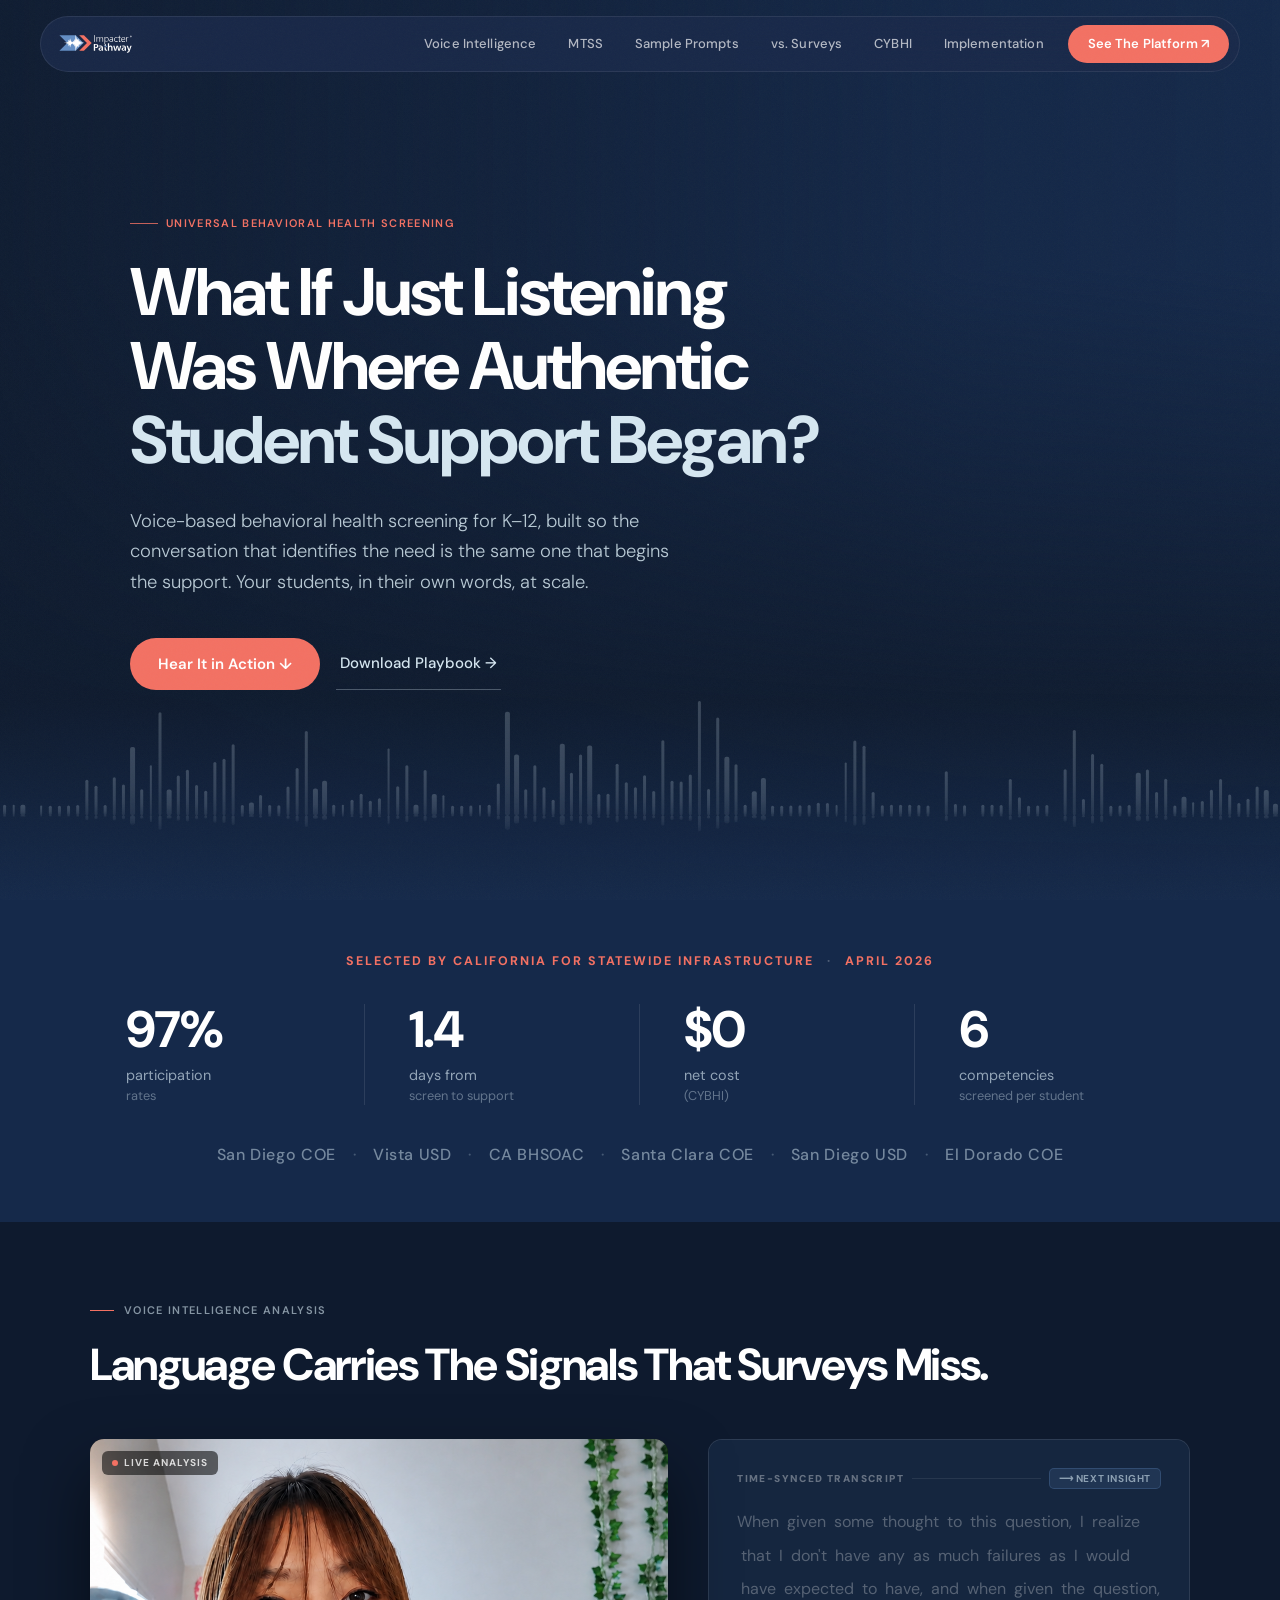
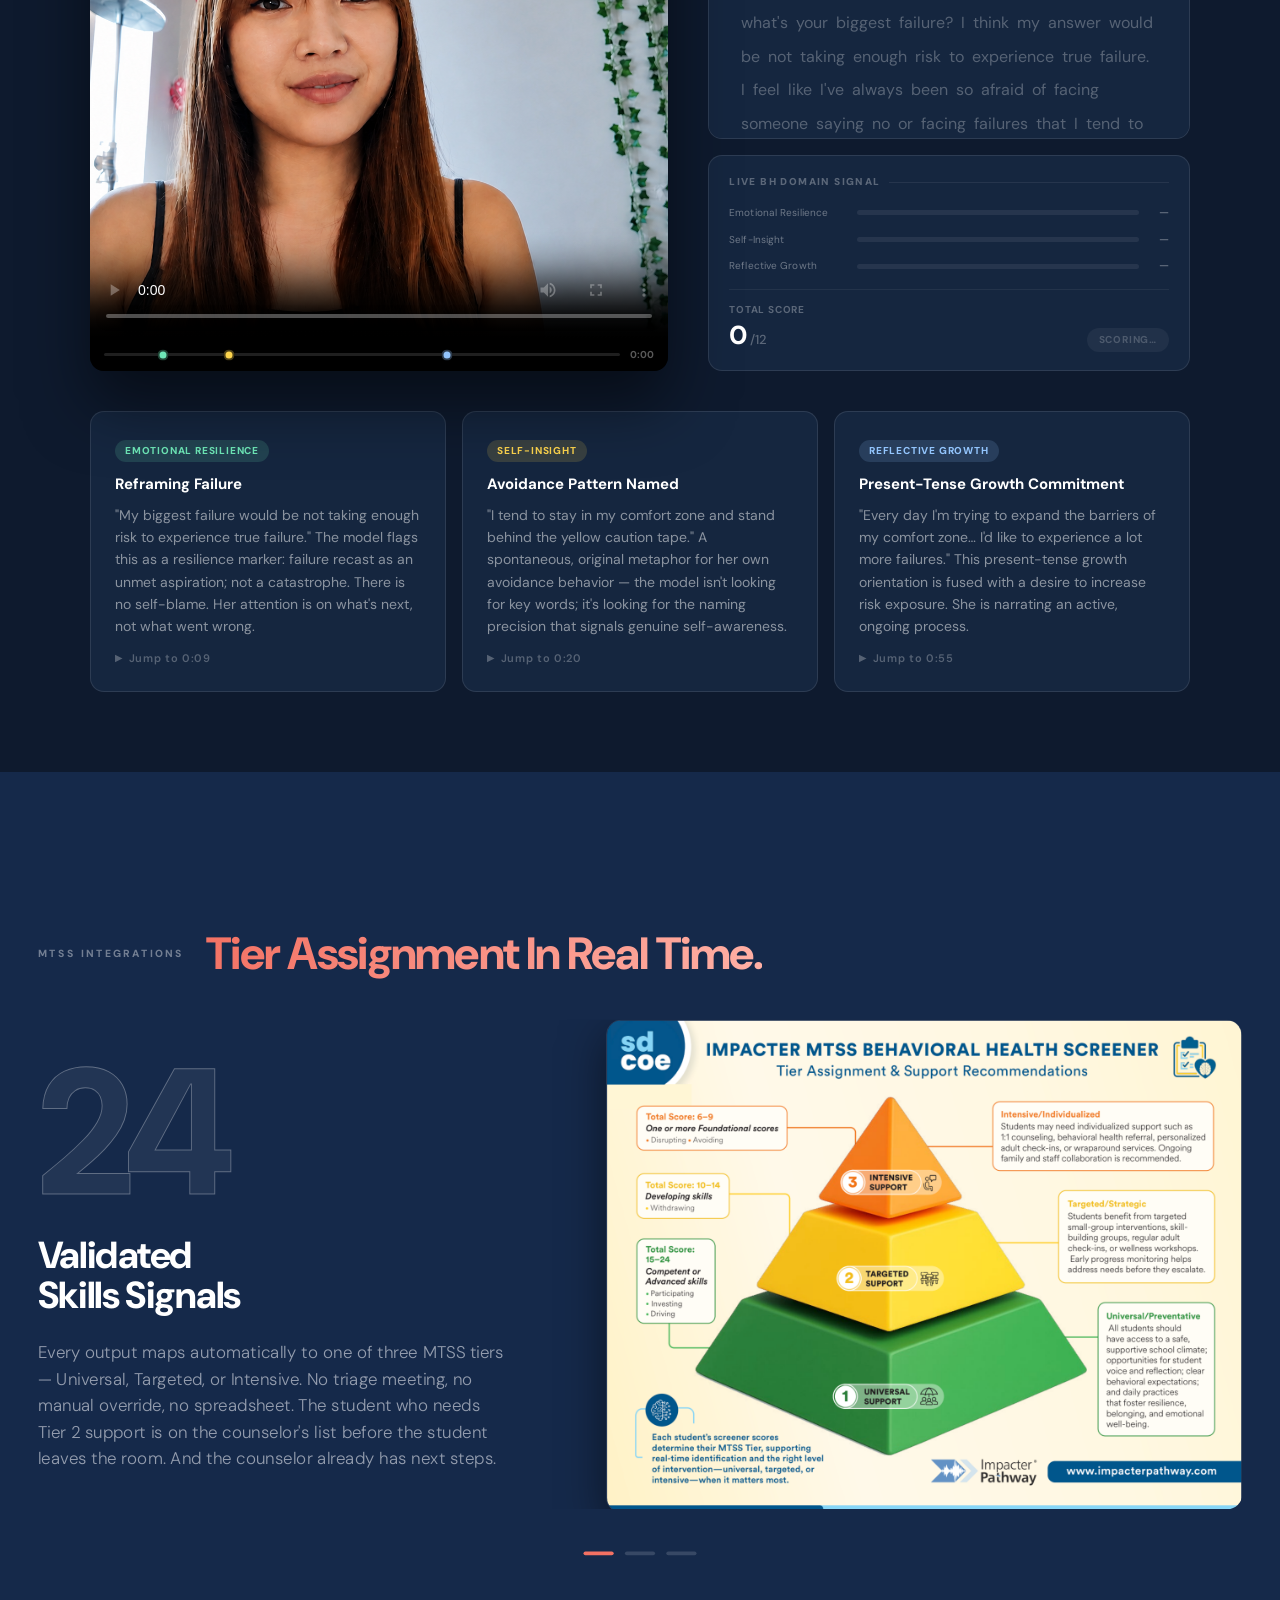
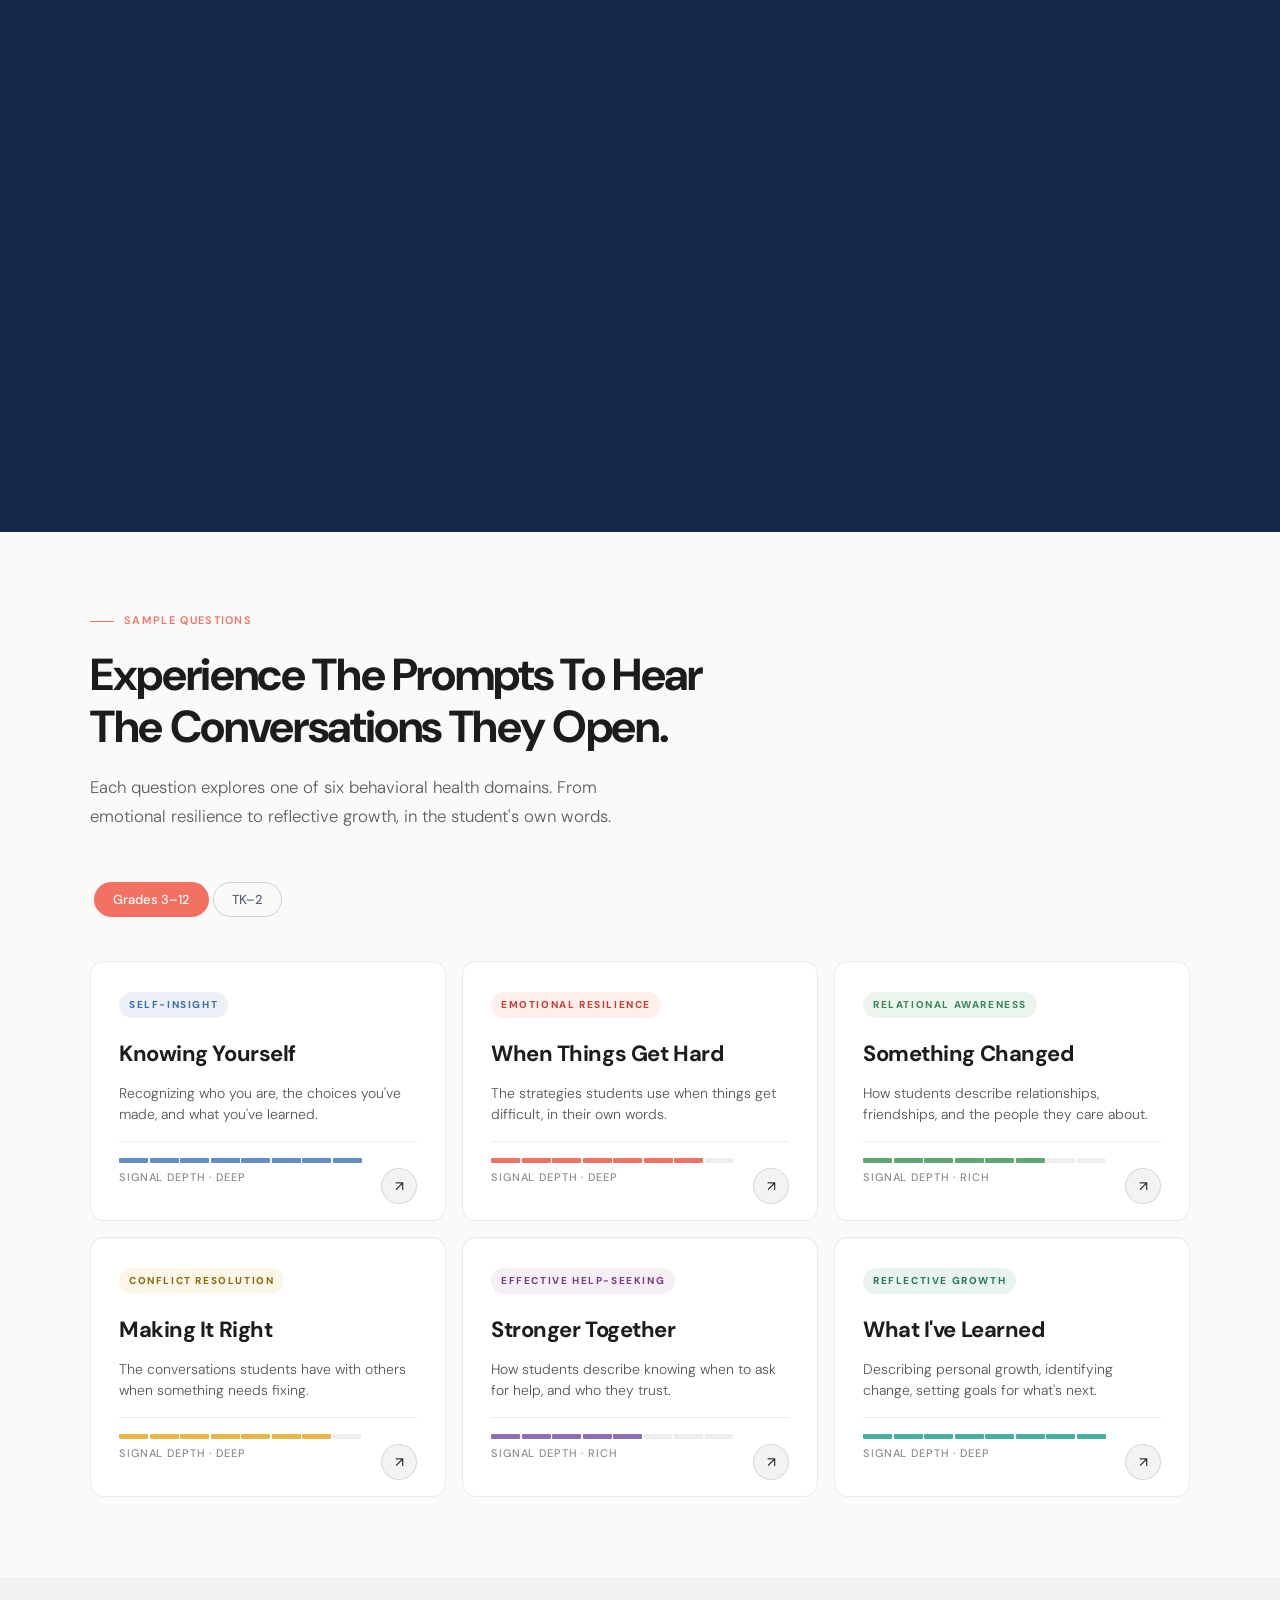
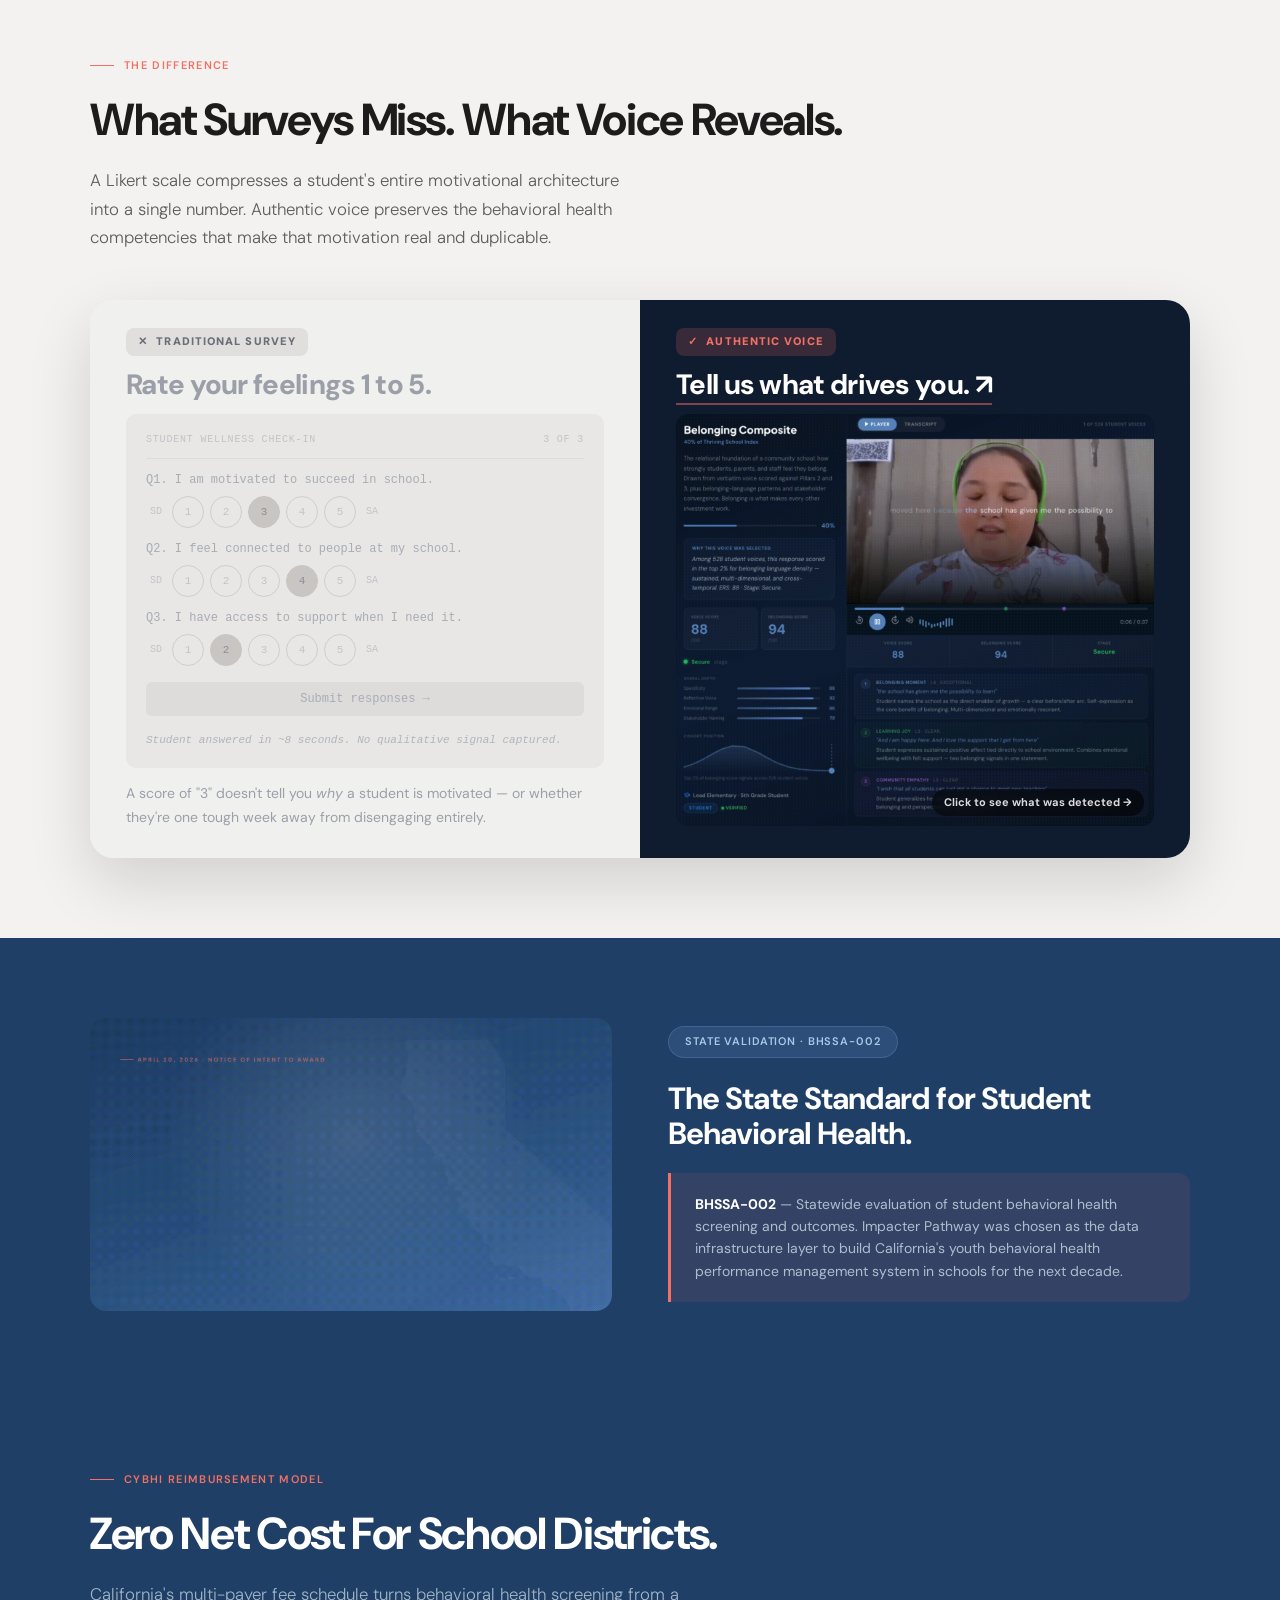
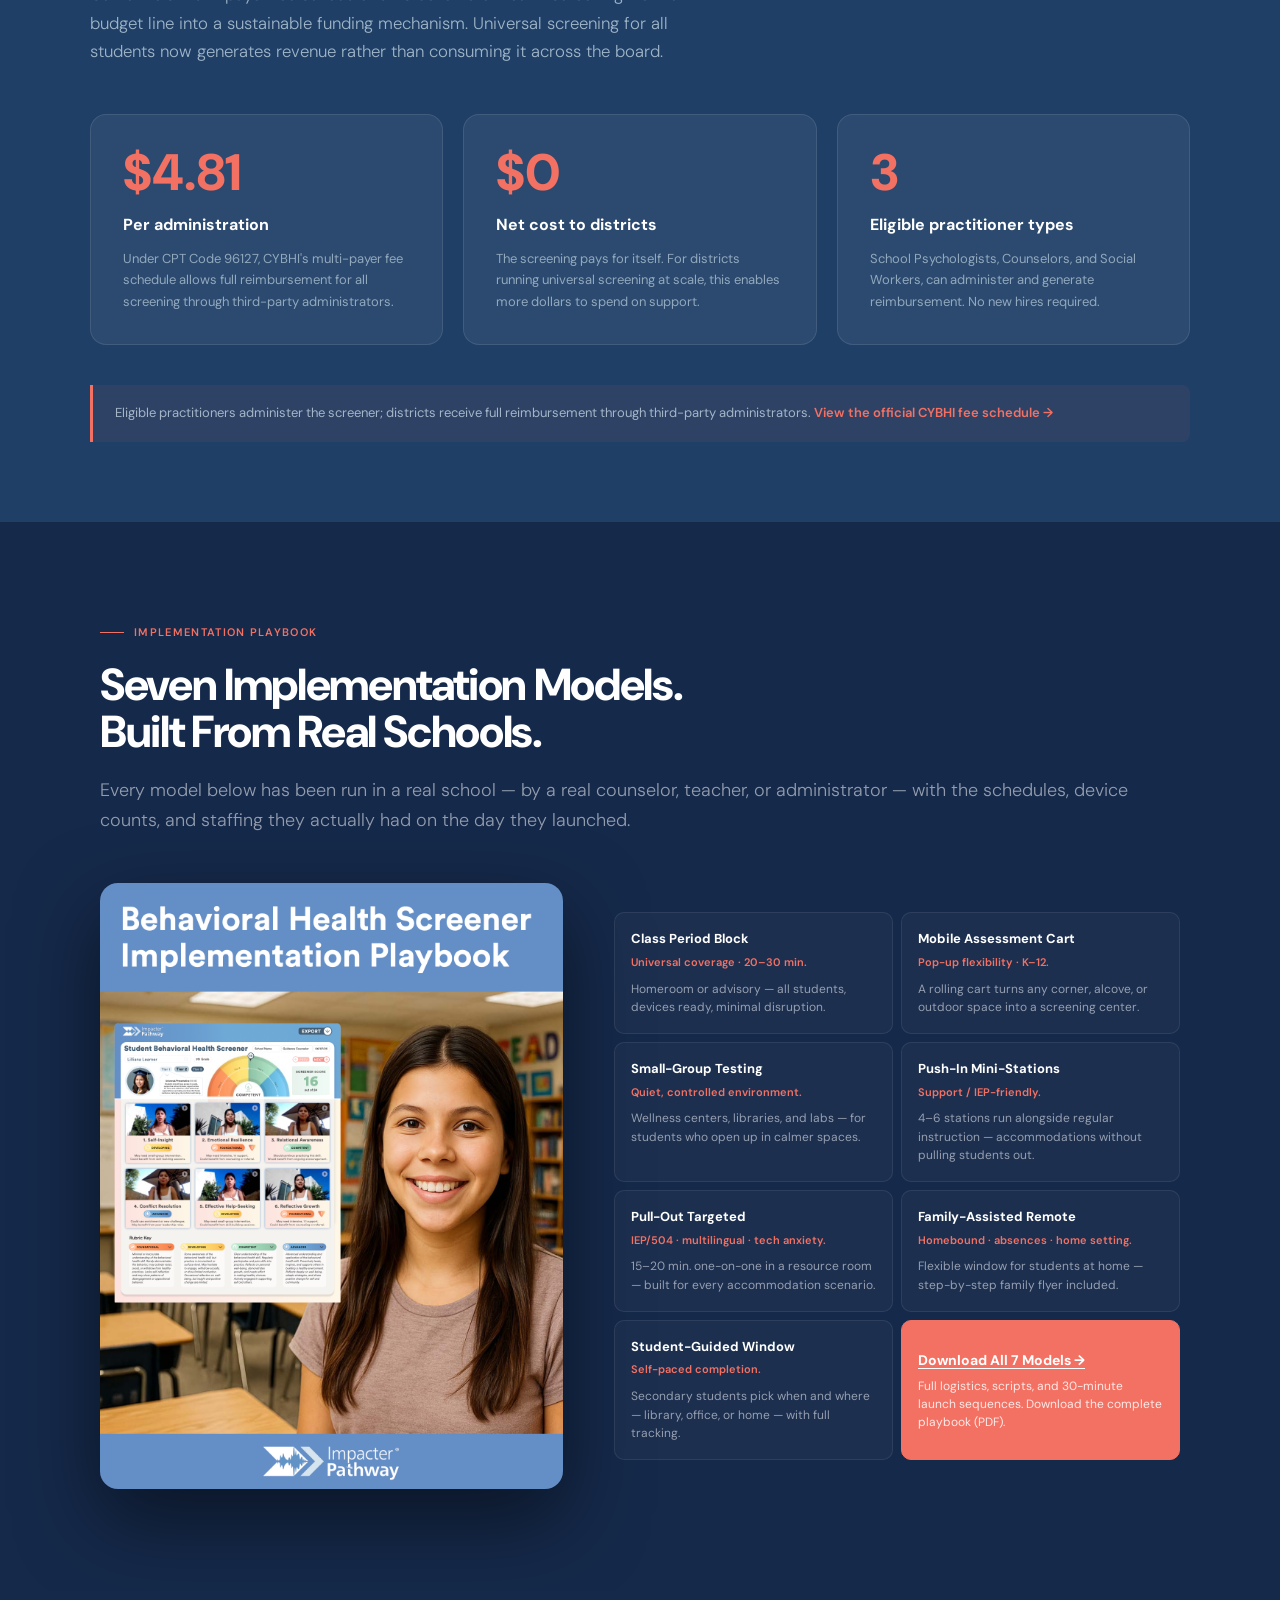
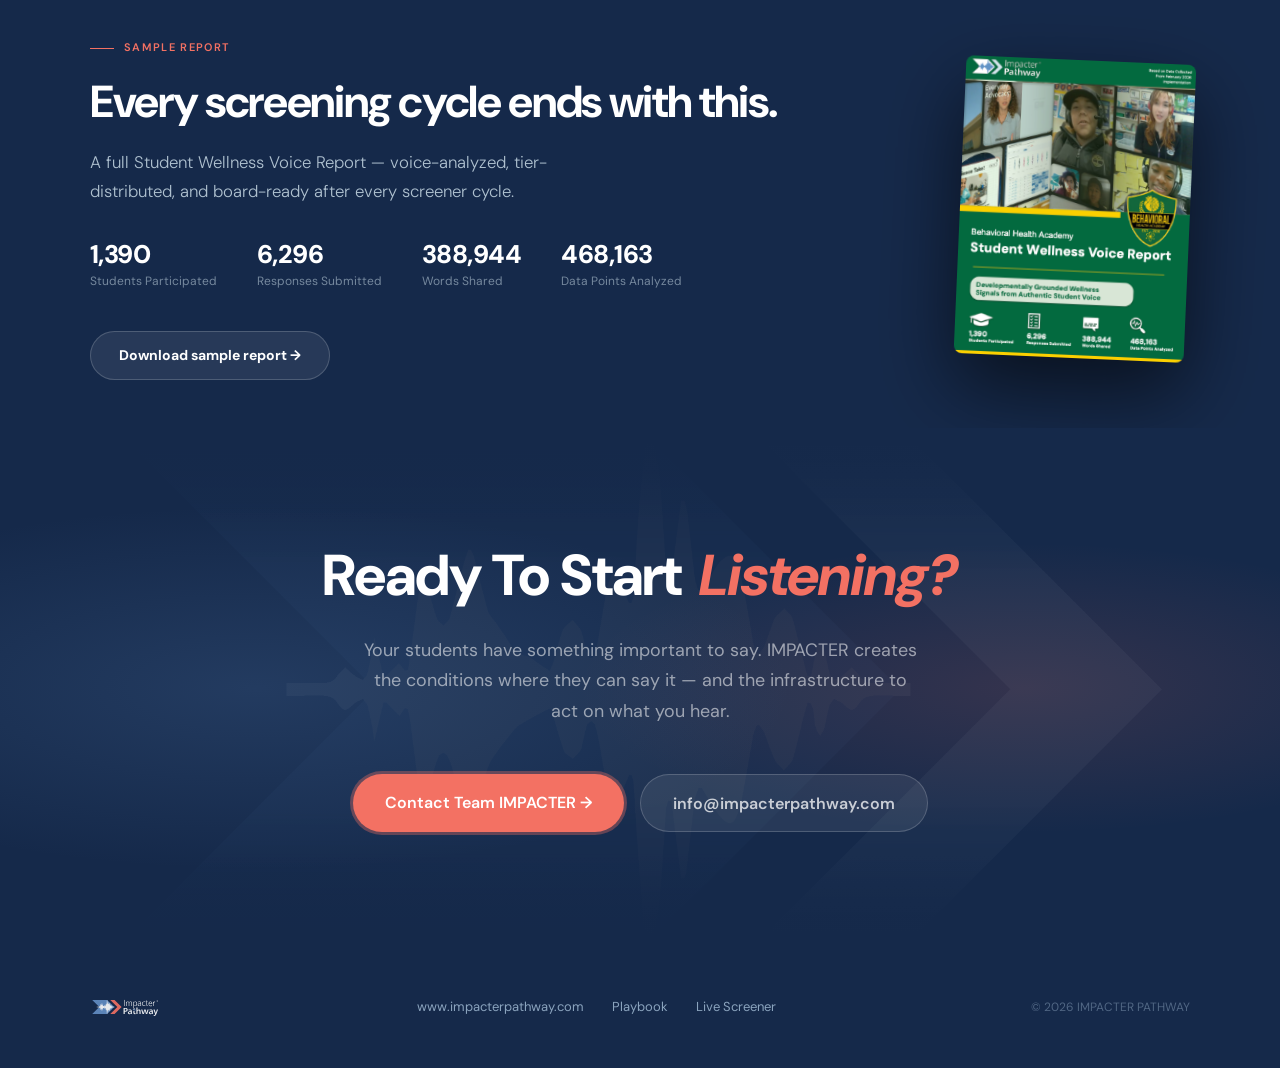
==== commit a92aa561: "Bridge row copy: eyebrow → Sample Report, h2 → Every screening cycle ends with this. Co-Authored-By:" ====
--- a/bh/index.html
+++ b/bh/index.html
@@ -3114,8 +3114,8 @@
 <div id="report-bridge" style="background:#15294A;padding:48px 40px;">
   <div style="max-width:1100px;margin:0 auto;display:flex;align-items:center;gap:clamp(48px,6vw,100px);">
     <div style="flex:1;min-width:0;">
-      <div style="font-size:11px;font-weight:600;letter-spacing:.12em;text-transform:uppercase;color:var(--coral);margin-bottom:20px;display:flex;align-items:center;gap:10px;font-family:var(--font-display);"><span style="display:block;width:24px;height:1px;background:var(--coral);flex-shrink:0;"></span>Sample Output</div>
-      <h3 style="font-family:var(--font-display);font-weight:700;font-size:clamp(2rem,3.5vw,2.8rem);color:#fff;line-height:1.15;margin:0 0 20px;letter-spacing:-.03em;">This is what your district gets.</h3>
+      <div style="font-size:11px;font-weight:600;letter-spacing:.12em;text-transform:uppercase;color:var(--coral);margin-bottom:20px;display:flex;align-items:center;gap:10px;font-family:var(--font-display);"><span style="display:block;width:24px;height:1px;background:var(--coral);flex-shrink:0;"></span>Sample Report</div>
+      <h3 style="font-family:var(--font-display);font-weight:700;font-size:clamp(2rem,3.5vw,2.8rem);color:#fff;line-height:1.15;margin:0 0 20px;letter-spacing:-.03em;">Every screening cycle ends with this.</h3>
       <p style="font-family:var(--font-display);font-size:1.05rem;font-weight:300;color:rgba(214,231,241,0.8);line-height:1.7;margin:0 0 36px;max-width:520px;">A full Student Wellness Voice Report — voice-analyzed, tier-distributed, and board-ready after every screener cycle.</p>
       <div style="display:flex;gap:40px;flex-wrap:wrap;margin-bottom:40px;align-items:flex-start;">
         <div><div style="font-family:var(--font-display);font-weight:800;font-size:clamp(1.4rem,2vw,1.8rem);color:#fff;line-height:1;letter-spacing:-.02em;">1,390</div><div style="font-size:12px;font-weight:400;color:rgba(214,231,241,0.5);font-family:var(--font-display);margin-top:5px;">Students Participated</div></div>
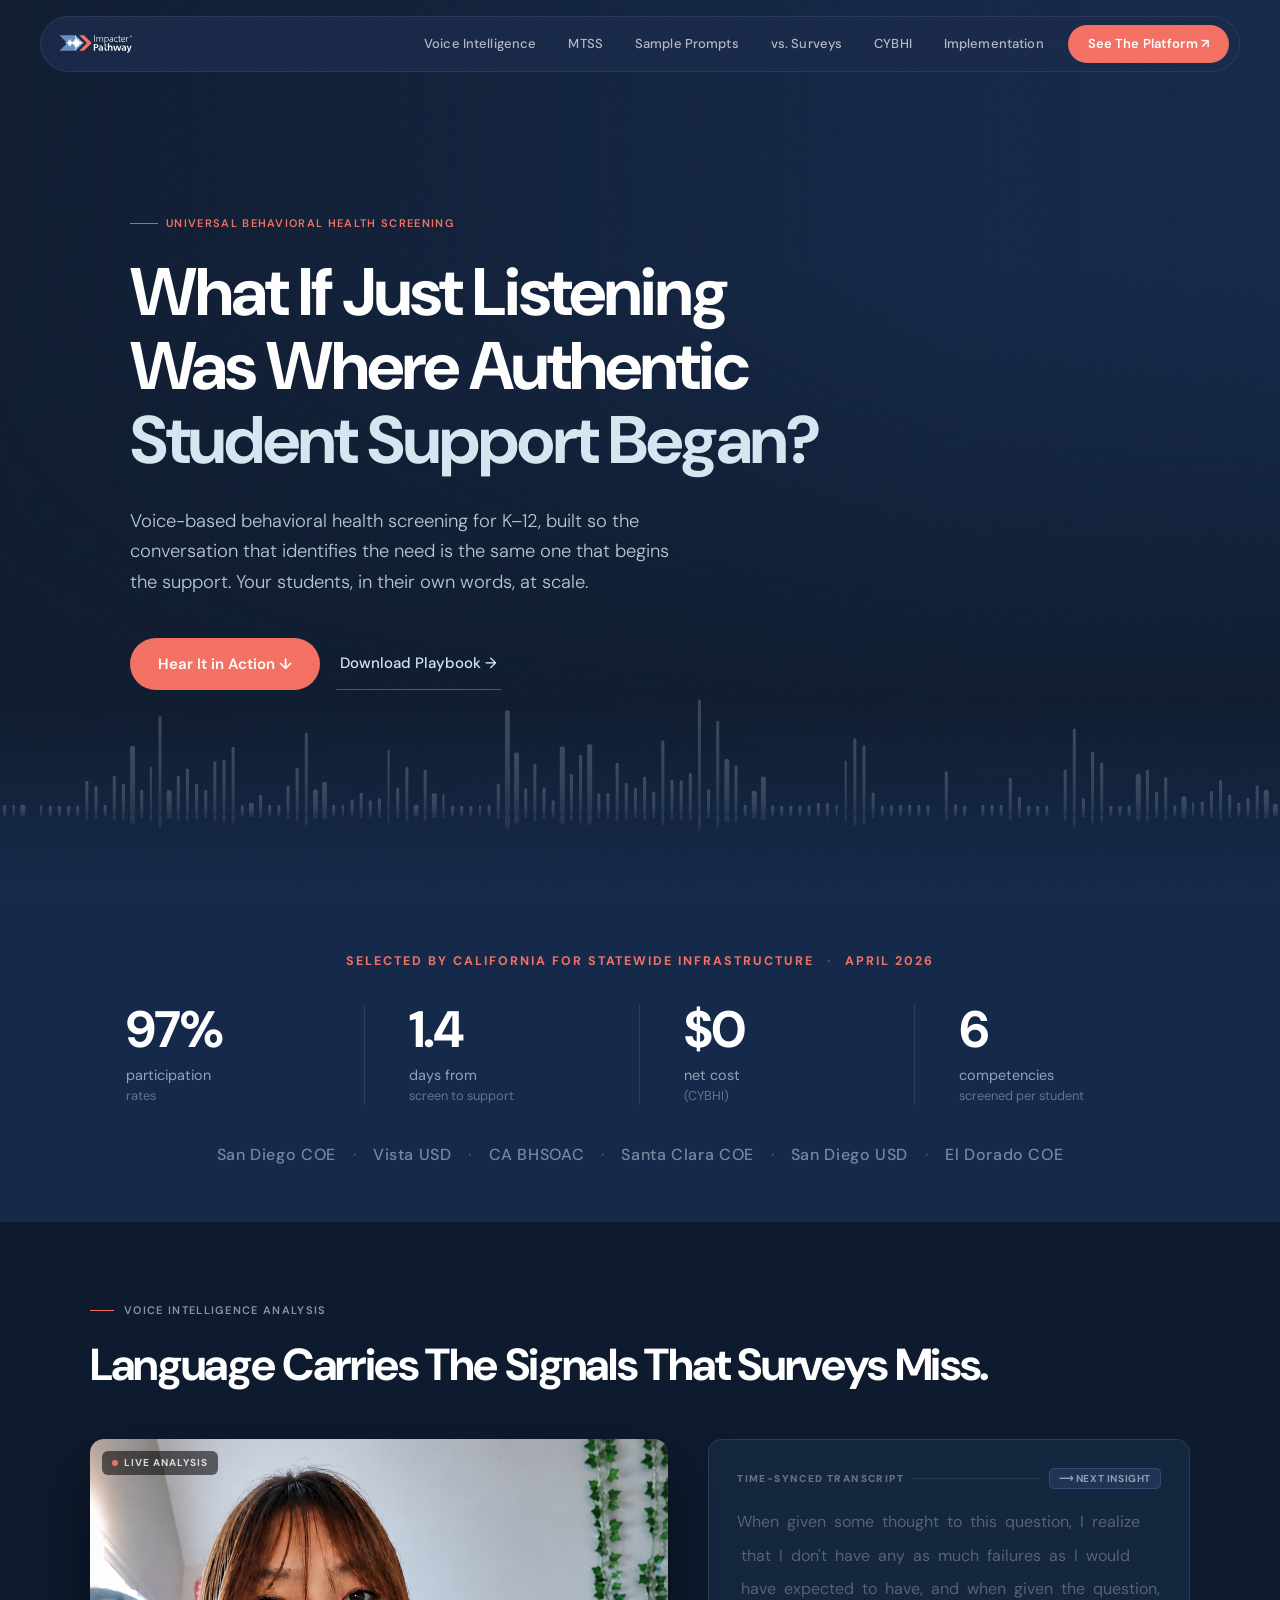
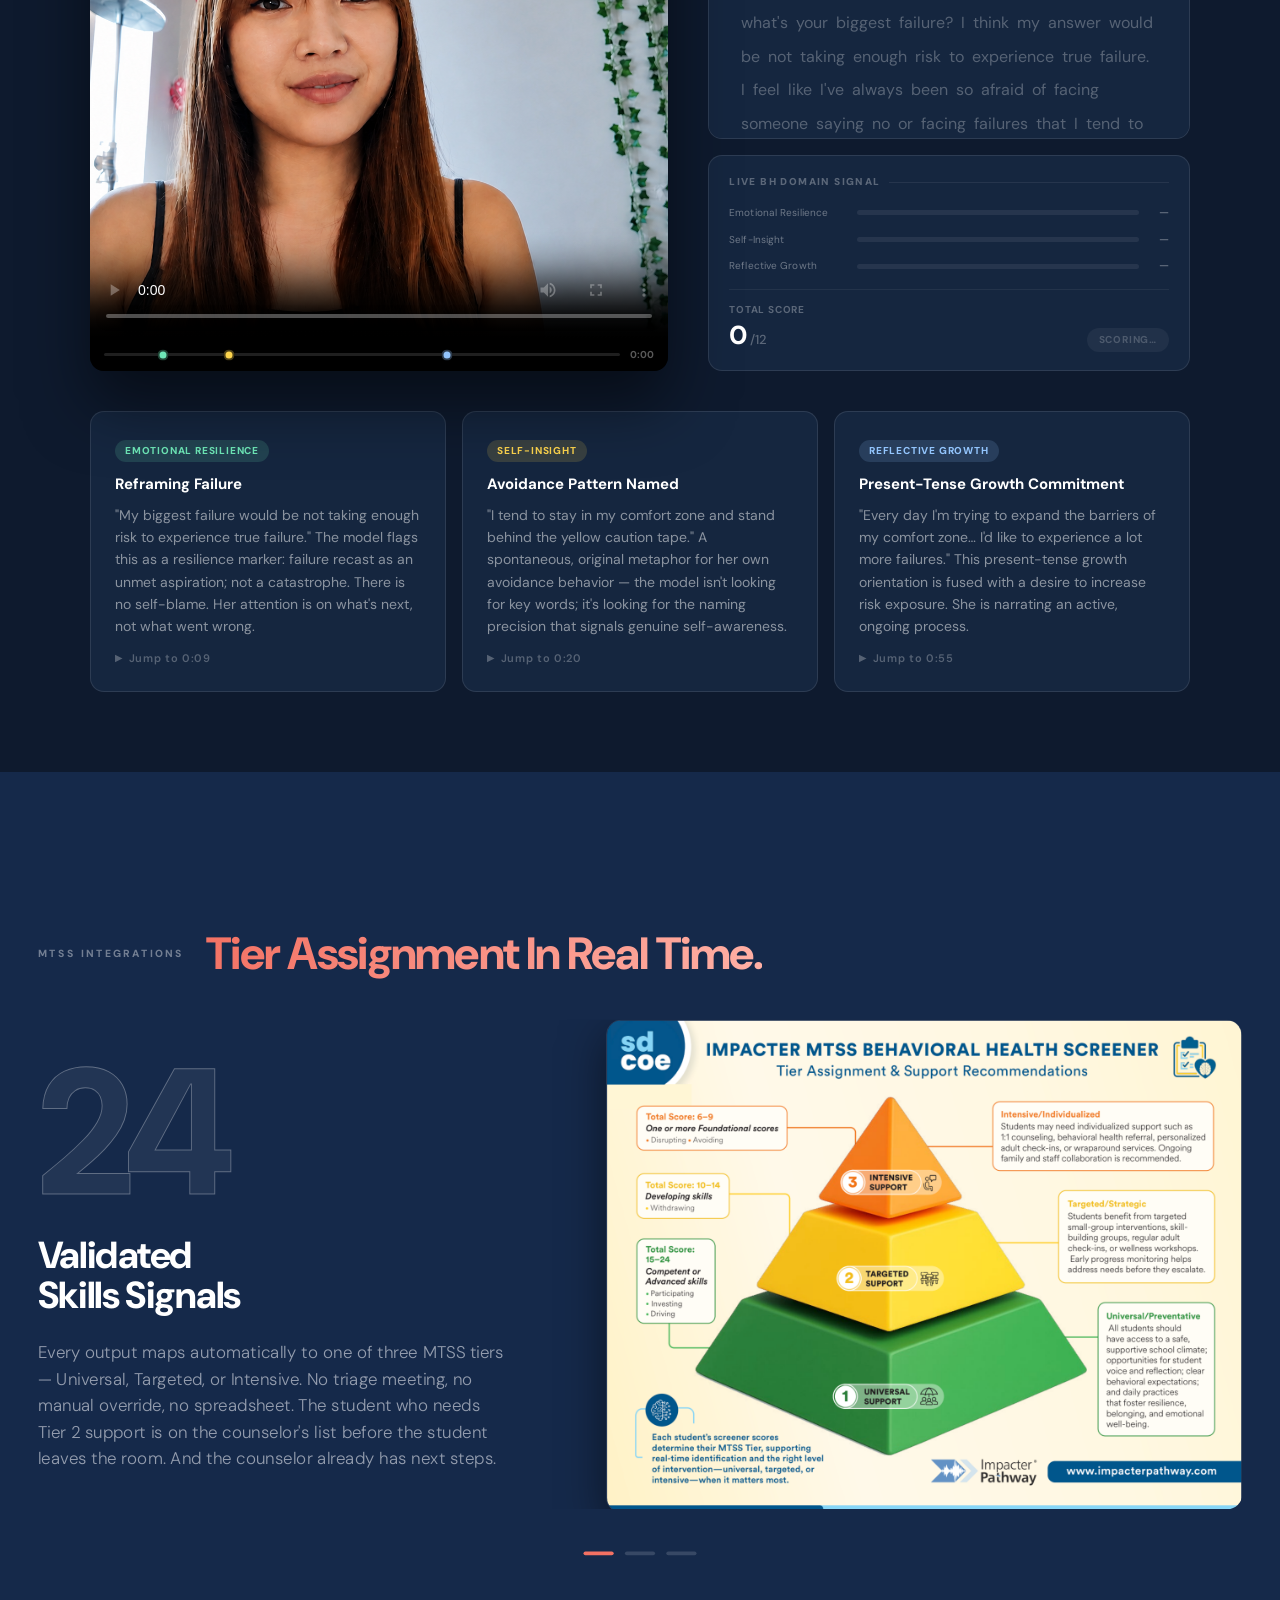
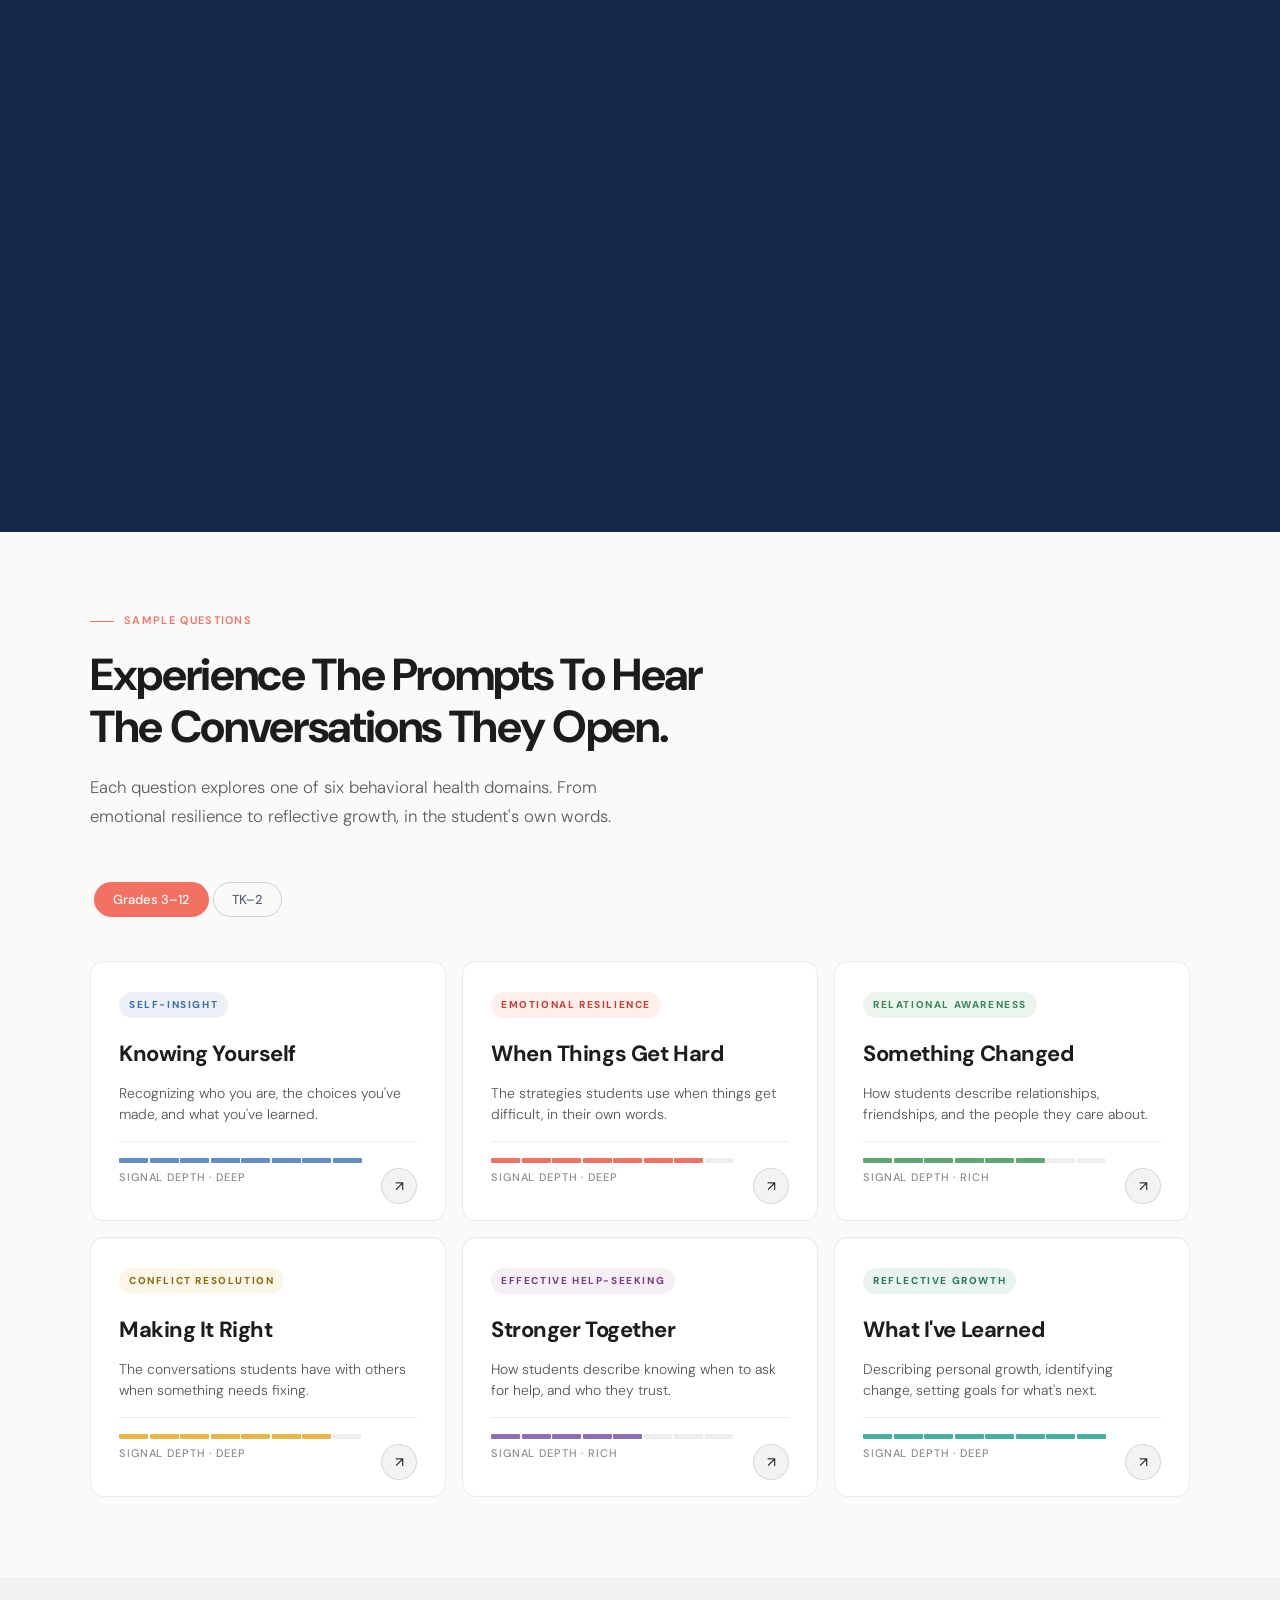
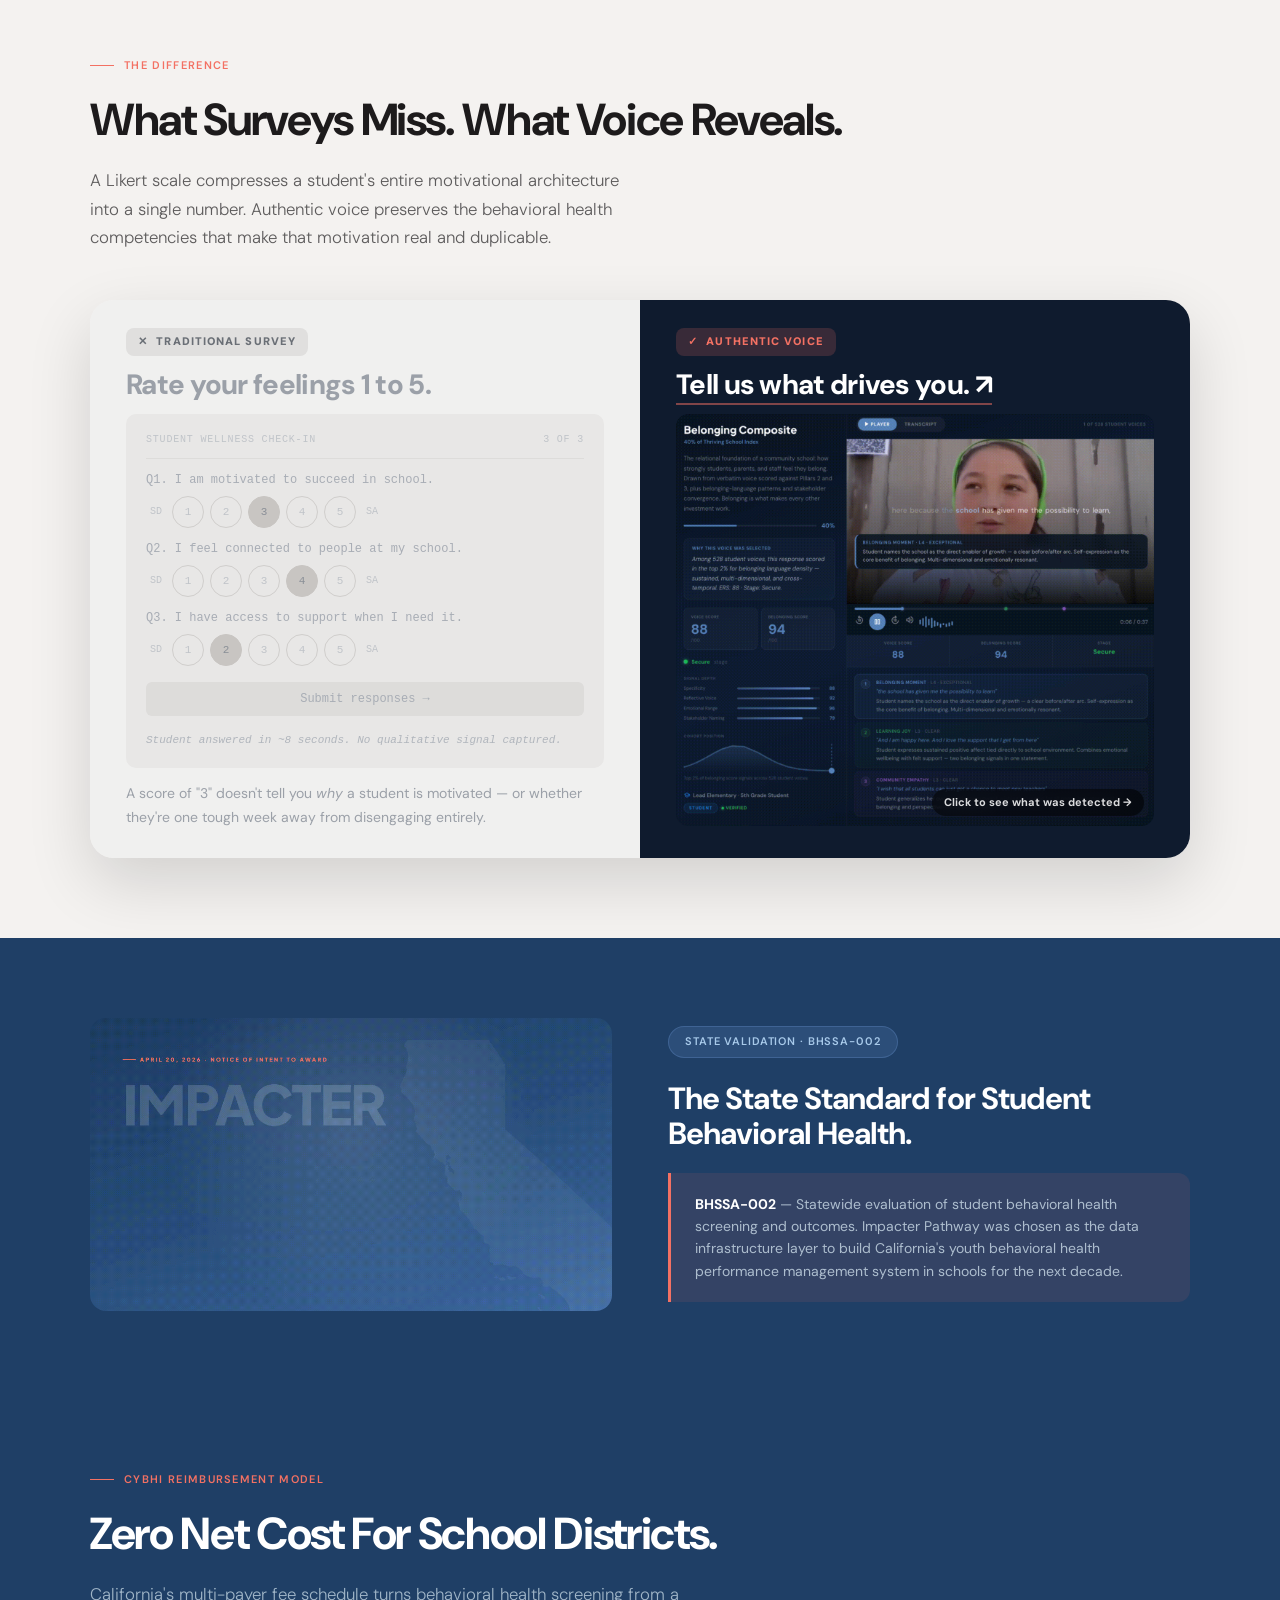
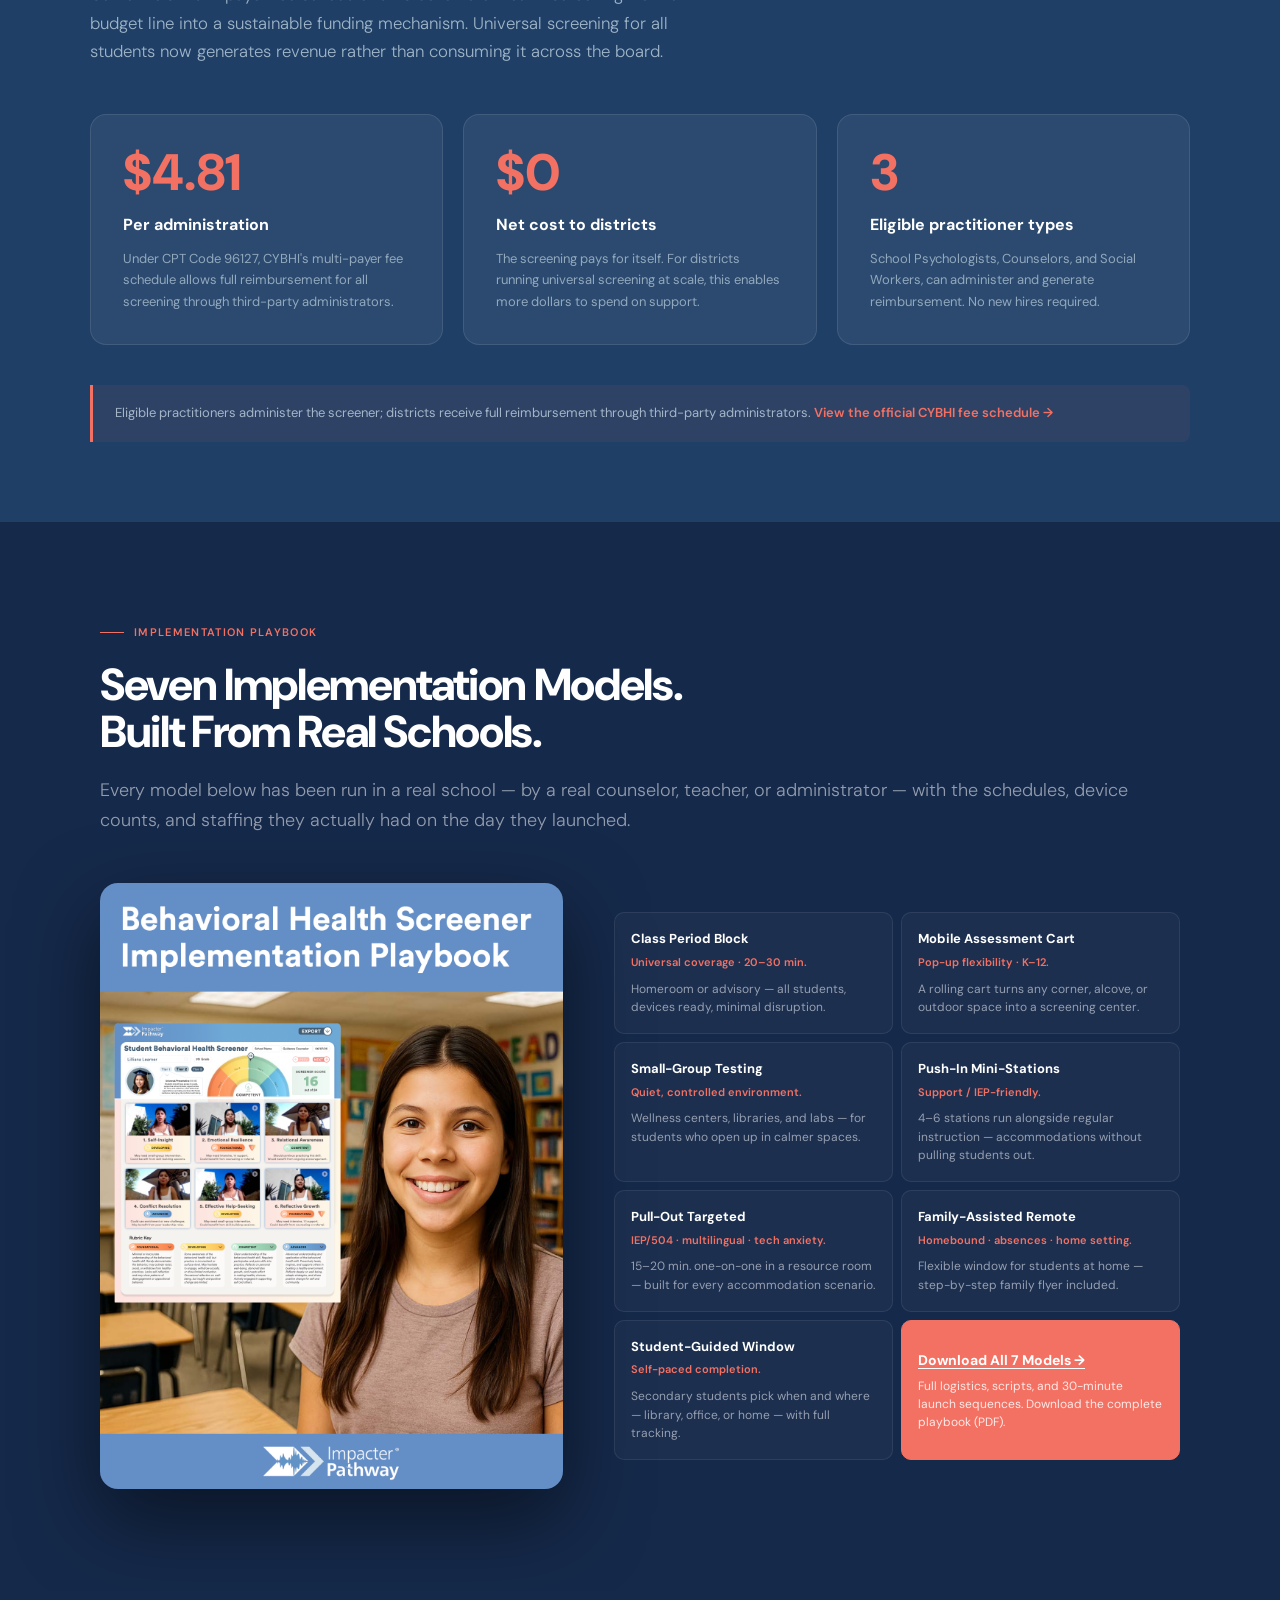
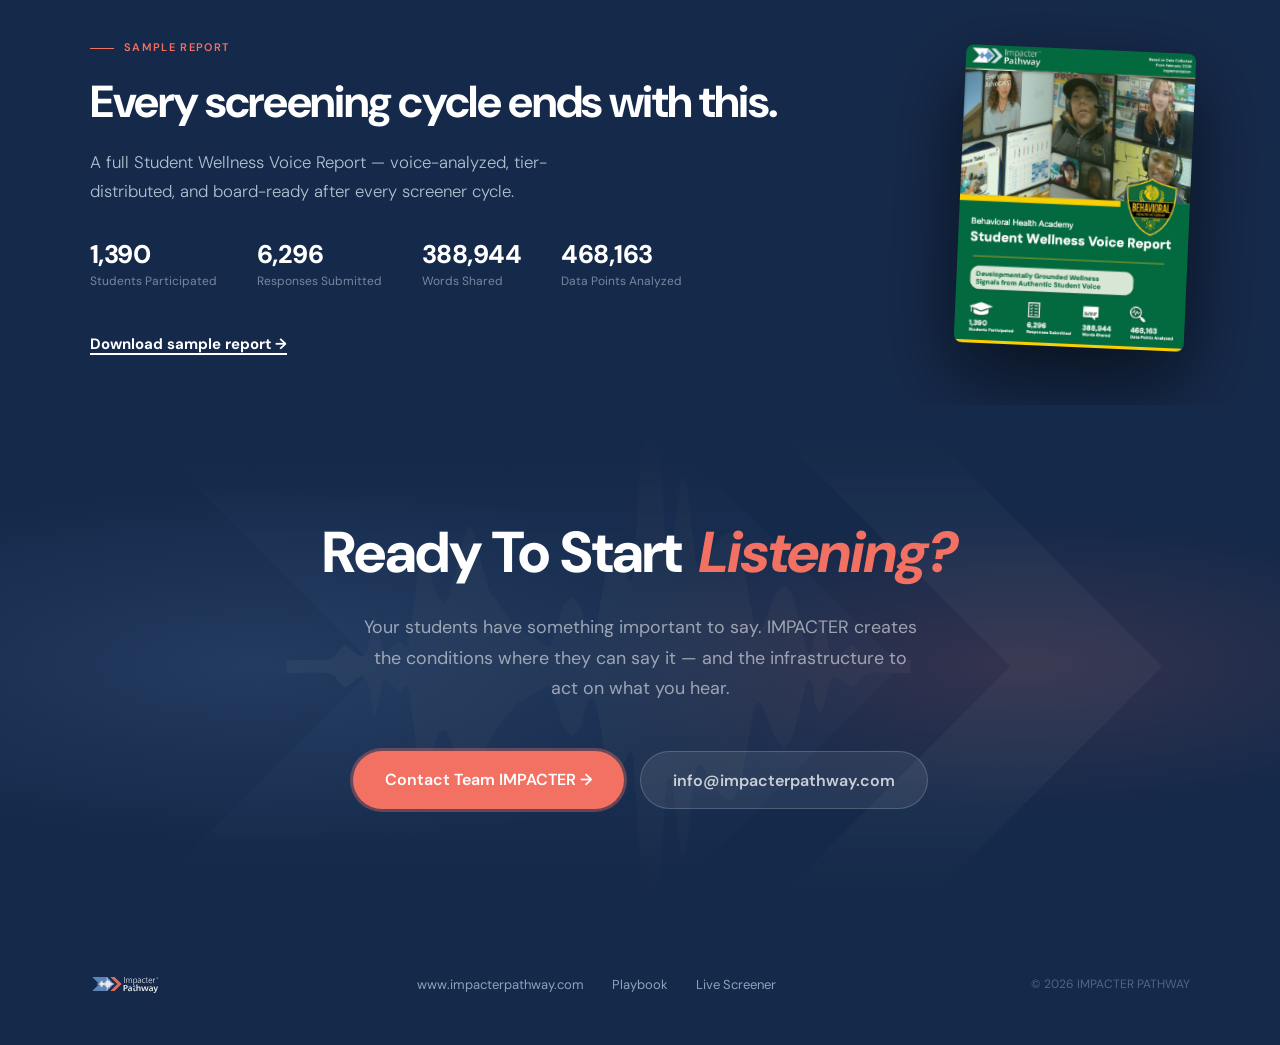
==== commit b17f70c3: "Bridge row: replace pill button with underlined text link Co-Authored-By: Claude Sonnet 4.6 <noreply" ====
--- a/bh/index.html
+++ b/bh/index.html
@@ -3123,7 +3123,7 @@
         <div><div style="font-family:var(--font-display);font-weight:800;font-size:clamp(1.4rem,2vw,1.8rem);color:#fff;line-height:1;letter-spacing:-.02em;">388,944</div><div style="font-size:12px;font-weight:400;color:rgba(214,231,241,0.5);font-family:var(--font-display);margin-top:5px;">Words Shared</div></div>
         <div><div style="font-family:var(--font-display);font-weight:800;font-size:clamp(1.4rem,2vw,1.8rem);color:#fff;line-height:1;letter-spacing:-.02em;">468,163</div><div style="font-size:12px;font-weight:400;color:rgba(214,231,241,0.5);font-family:var(--font-display);margin-top:5px;">Data Points Analyzed</div></div>
       </div>
-      <a href="/bh/sample-report.pdf" target="_blank" rel="noopener" style="display:inline-flex;align-items:center;gap:8px;font-family:var(--font-display);font-weight:700;font-size:14px;color:#fff;background:rgba(255,255,255,0.08);border:1.5px solid rgba(255,255,255,0.18);padding:12px 28px;border-radius:999px;text-decoration:none;transition:background .2s,border-color .2s;" onmouseover="this.style.background='rgba(255,255,255,0.14)';this.style.borderColor='rgba(255,255,255,0.38)'" onmouseout="this.style.background='rgba(255,255,255,0.08)';this.style.borderColor='rgba(255,255,255,0.18)'">Download sample report →</a>
+      <a href="/bh/sample-report.pdf" target="_blank" rel="noopener" style="display:inline-flex;align-items:center;gap:6px;font-family:var(--font-display);font-weight:700;font-size:15px;color:#fff;text-decoration:underline;text-underline-offset:4px;text-decoration-thickness:1.5px;transition:opacity .2s;" onmouseover="this.style.opacity='.7'" onmouseout="this.style.opacity='1'">Download sample report →</a>
     </div>
     <a href="/bh/sample-report.pdf" target="_blank" rel="noopener" id="report-bridge-cover" style="flex-shrink:0;display:block;width:clamp(180px,18vw,260px);transform:rotate(2.5deg);box-shadow:0 32px 80px rgba(0,0,0,0.6);border-radius:8px;overflow:hidden;transition:transform .3s ease,box-shadow .3s ease;" onmouseover="this.style.transform='rotate(1deg) translateY(-6px)';this.style.boxShadow='0 44px 100px rgba(0,0,0,0.75)'" onmouseout="this.style.transform='rotate(2.5deg)';this.style.boxShadow='0 32px 80px rgba(0,0,0,0.6)'">
       <img src="/bh/images/sample-report-cover.png" alt="Sample Behavioral Health Report" style="display:block;width:100%;height:auto;">
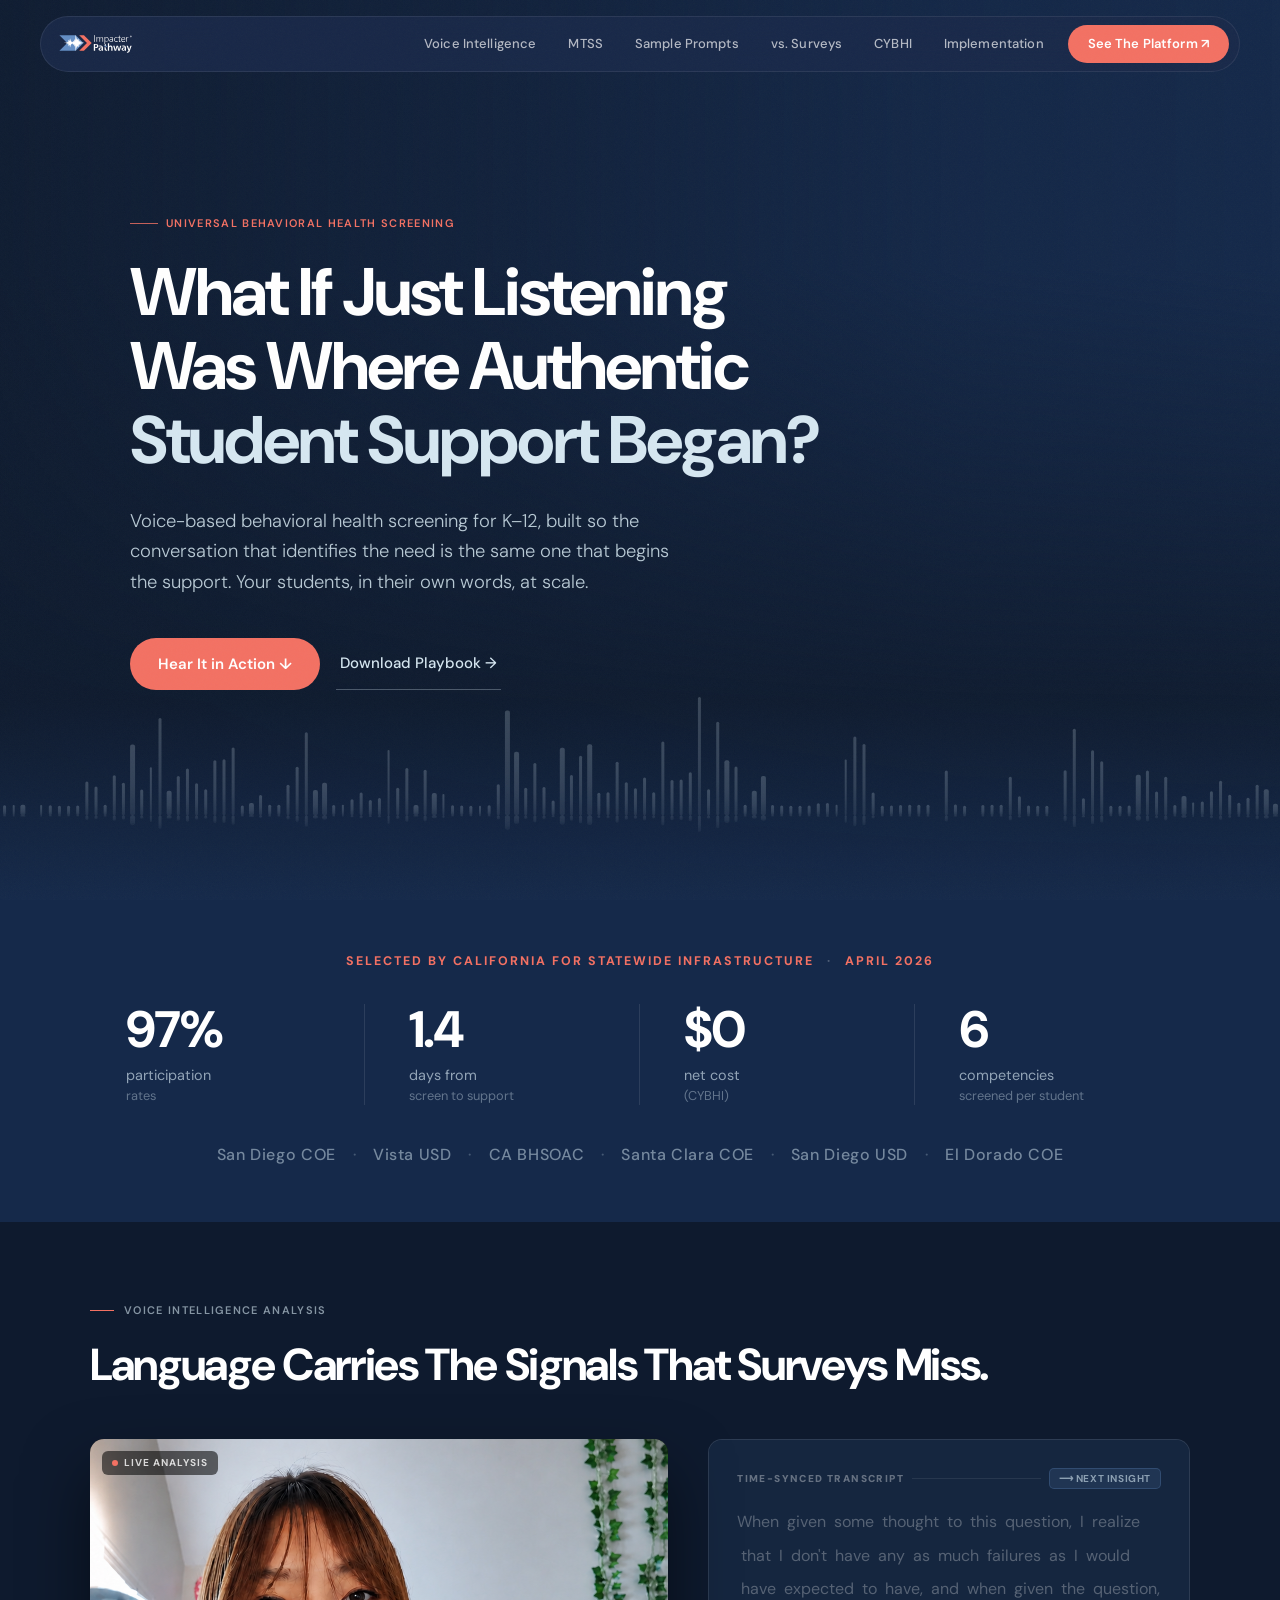
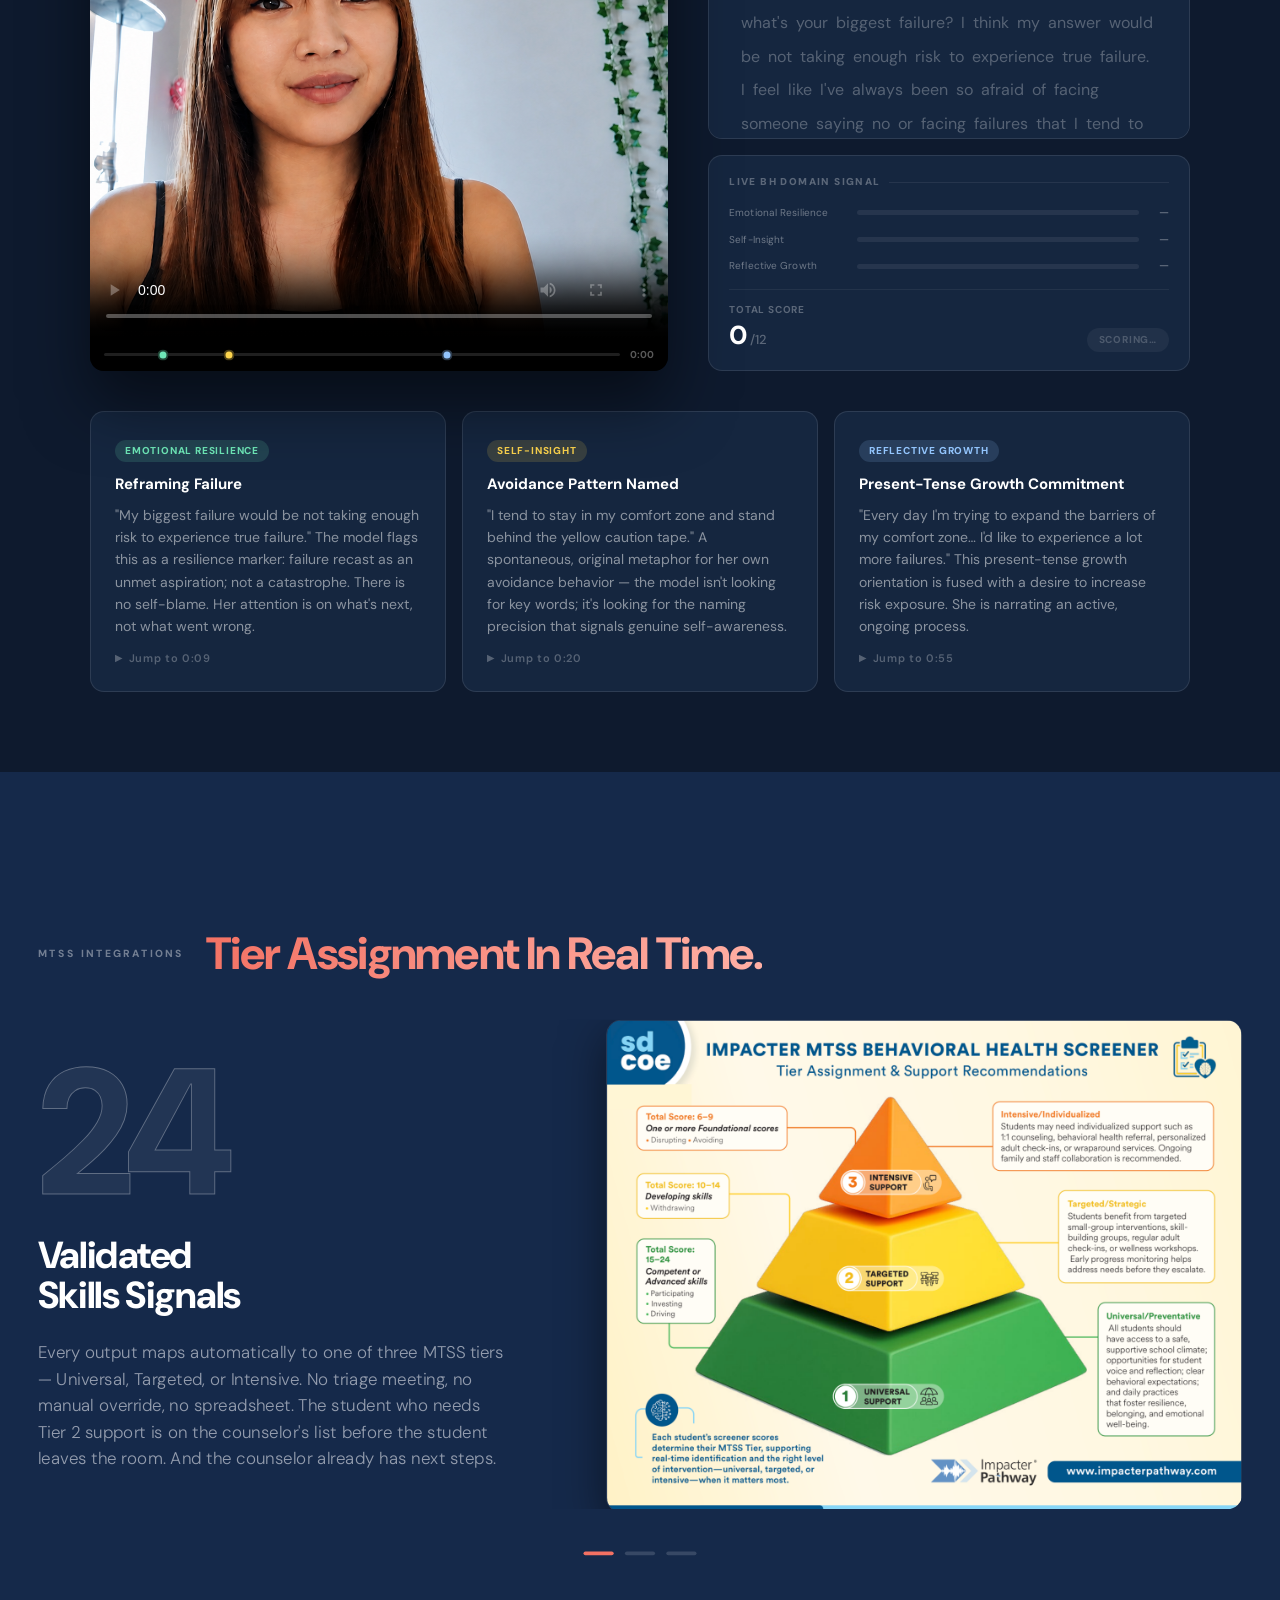
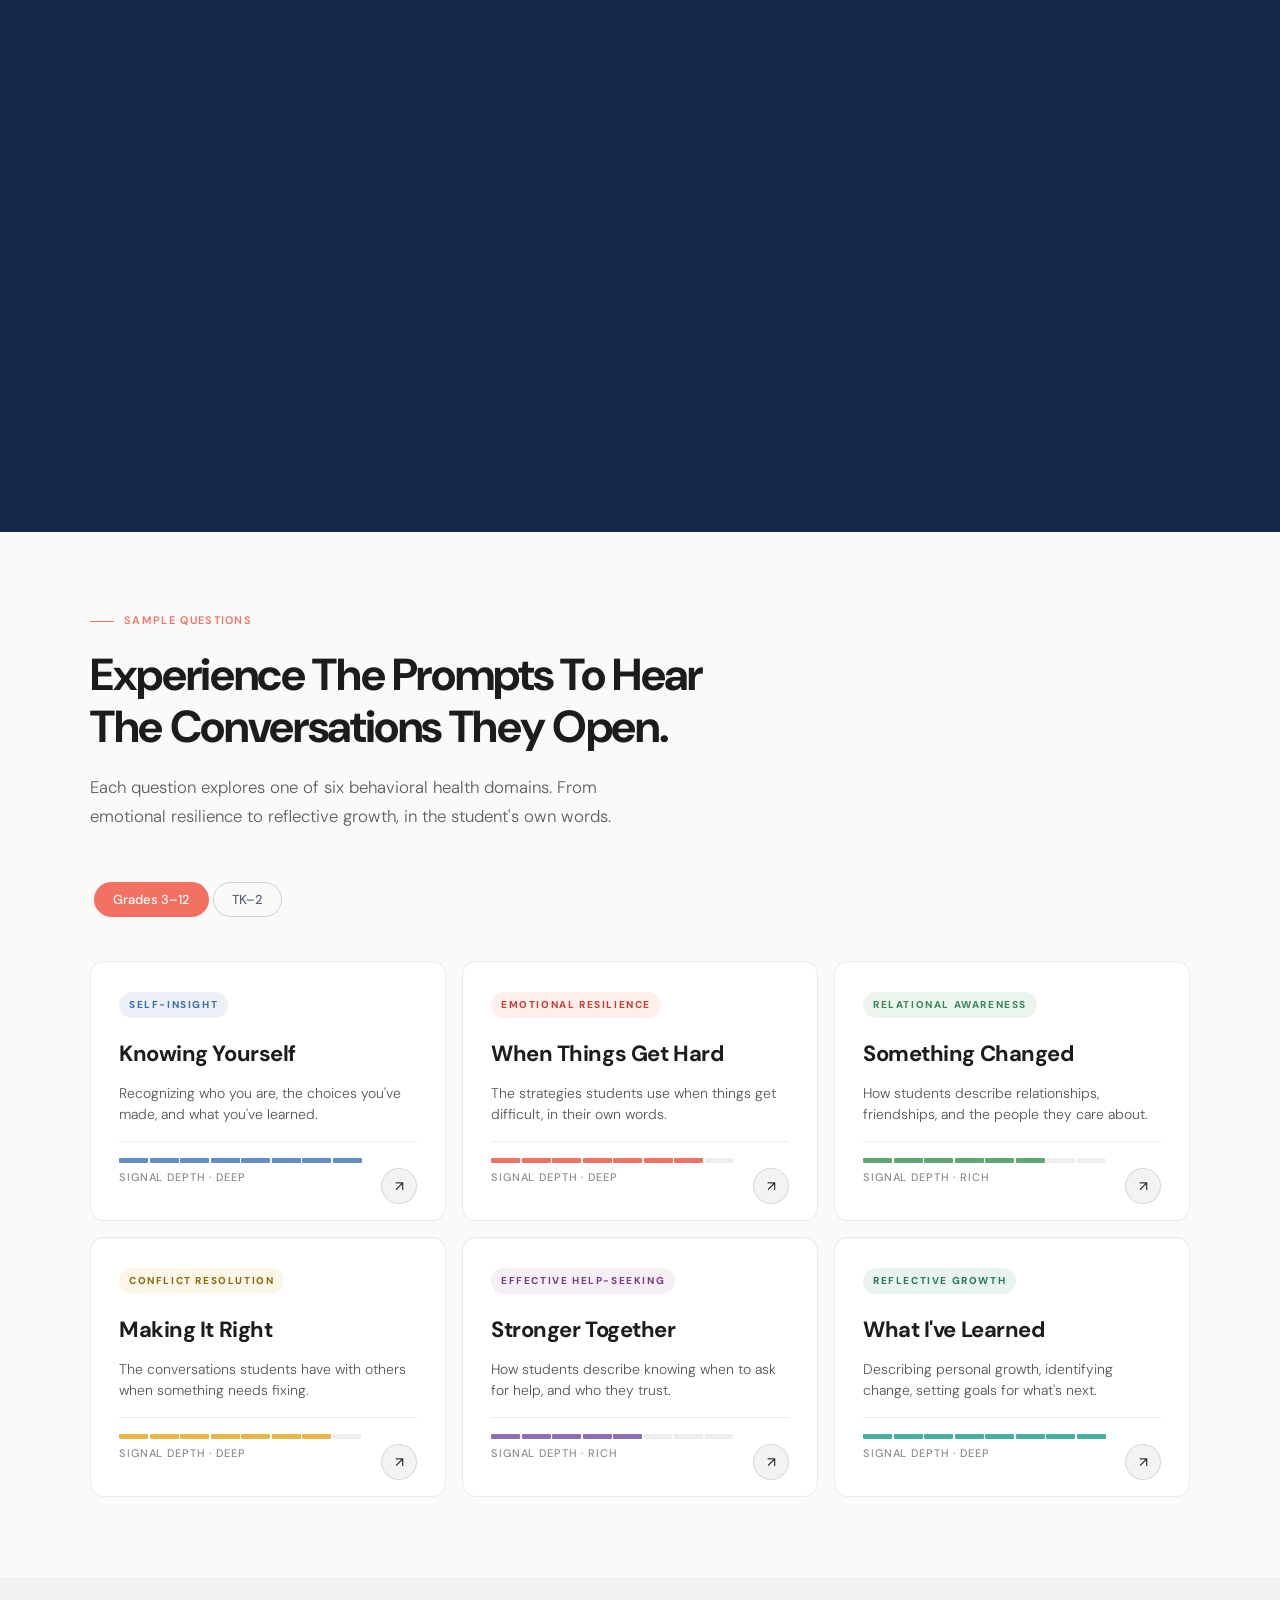
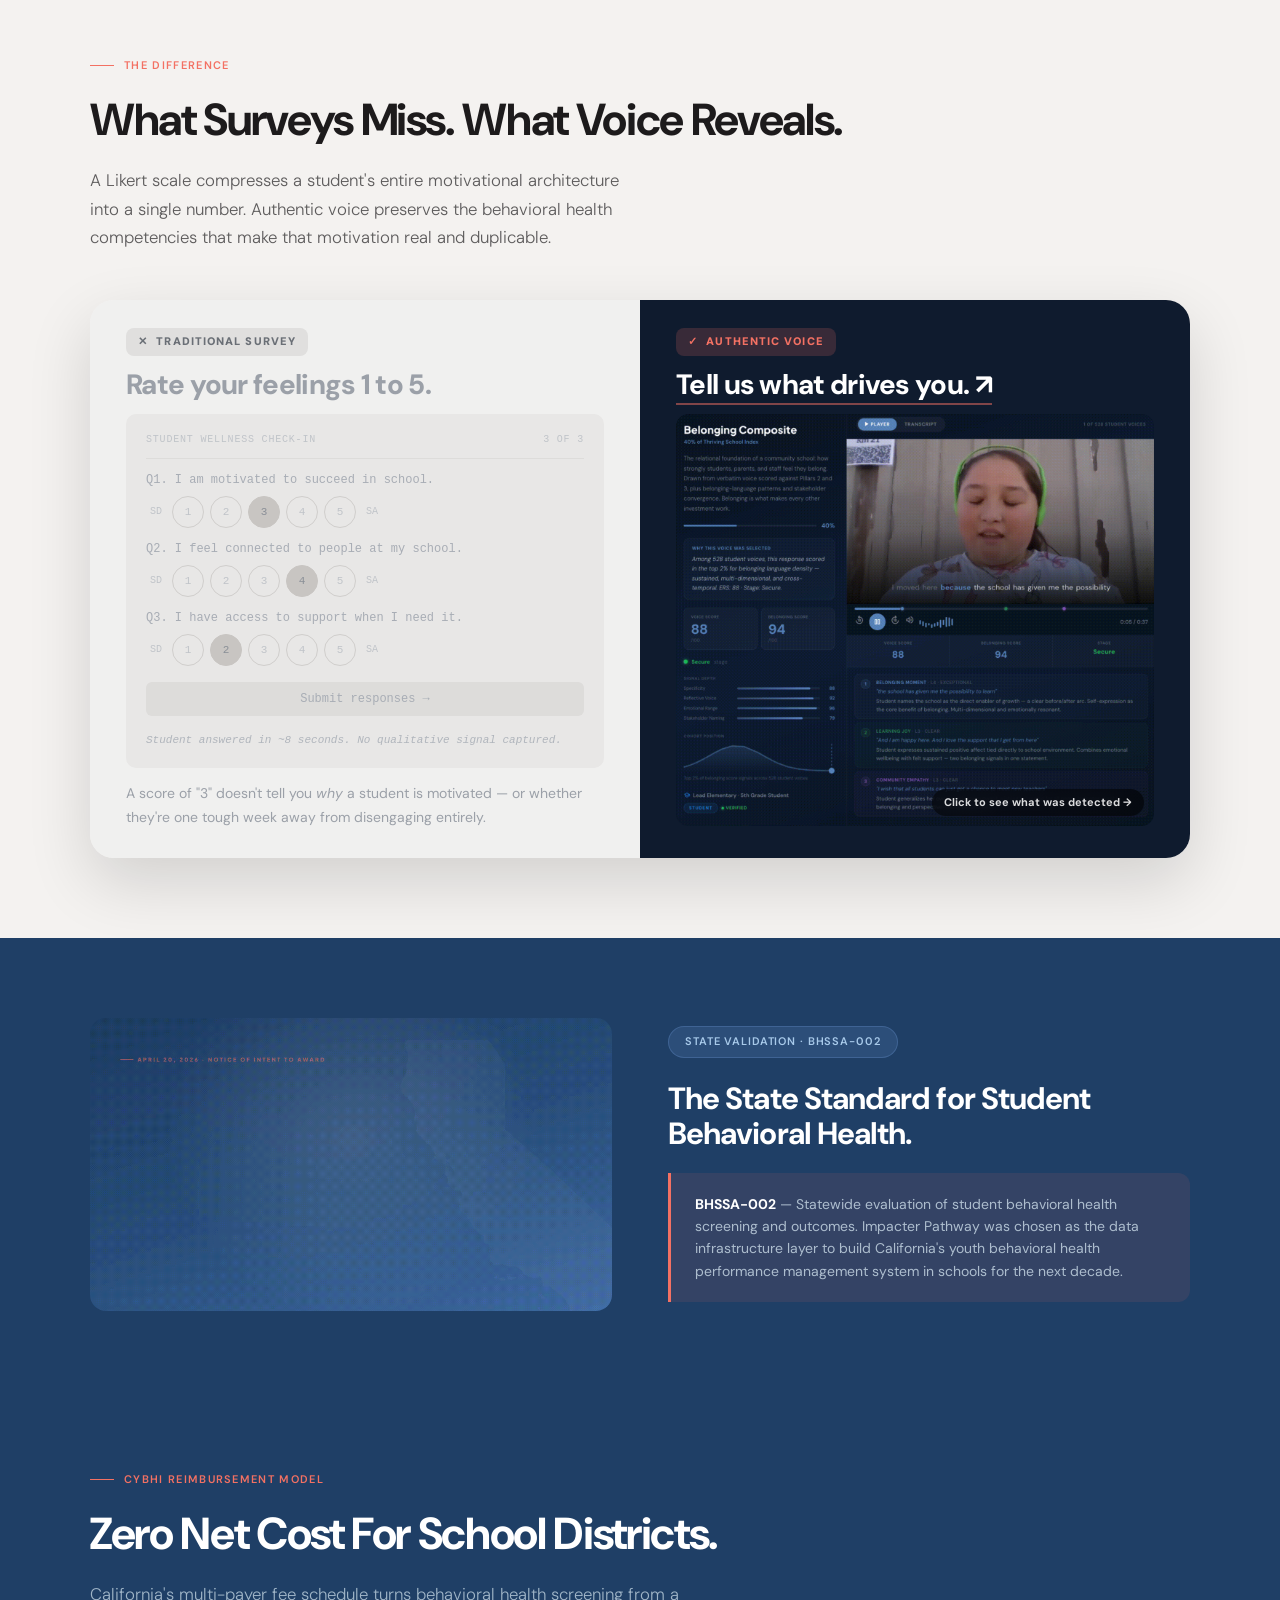
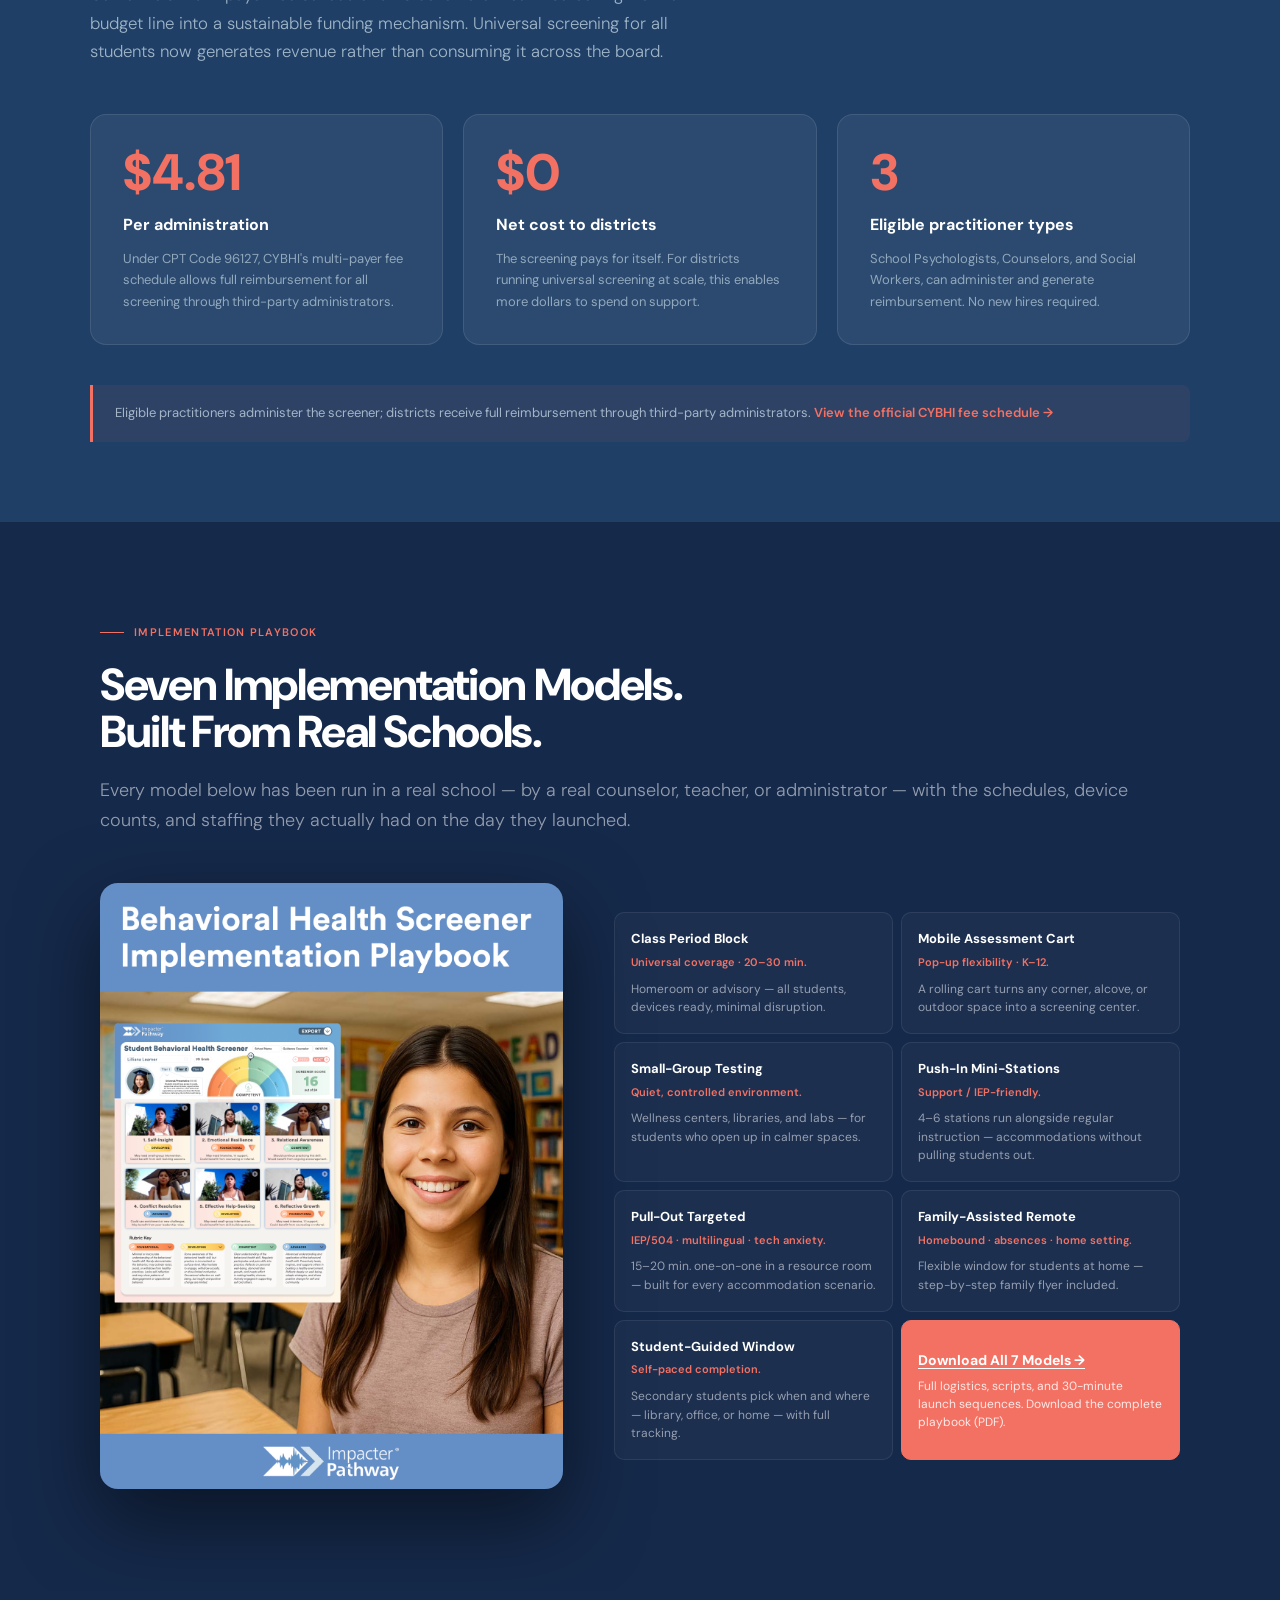
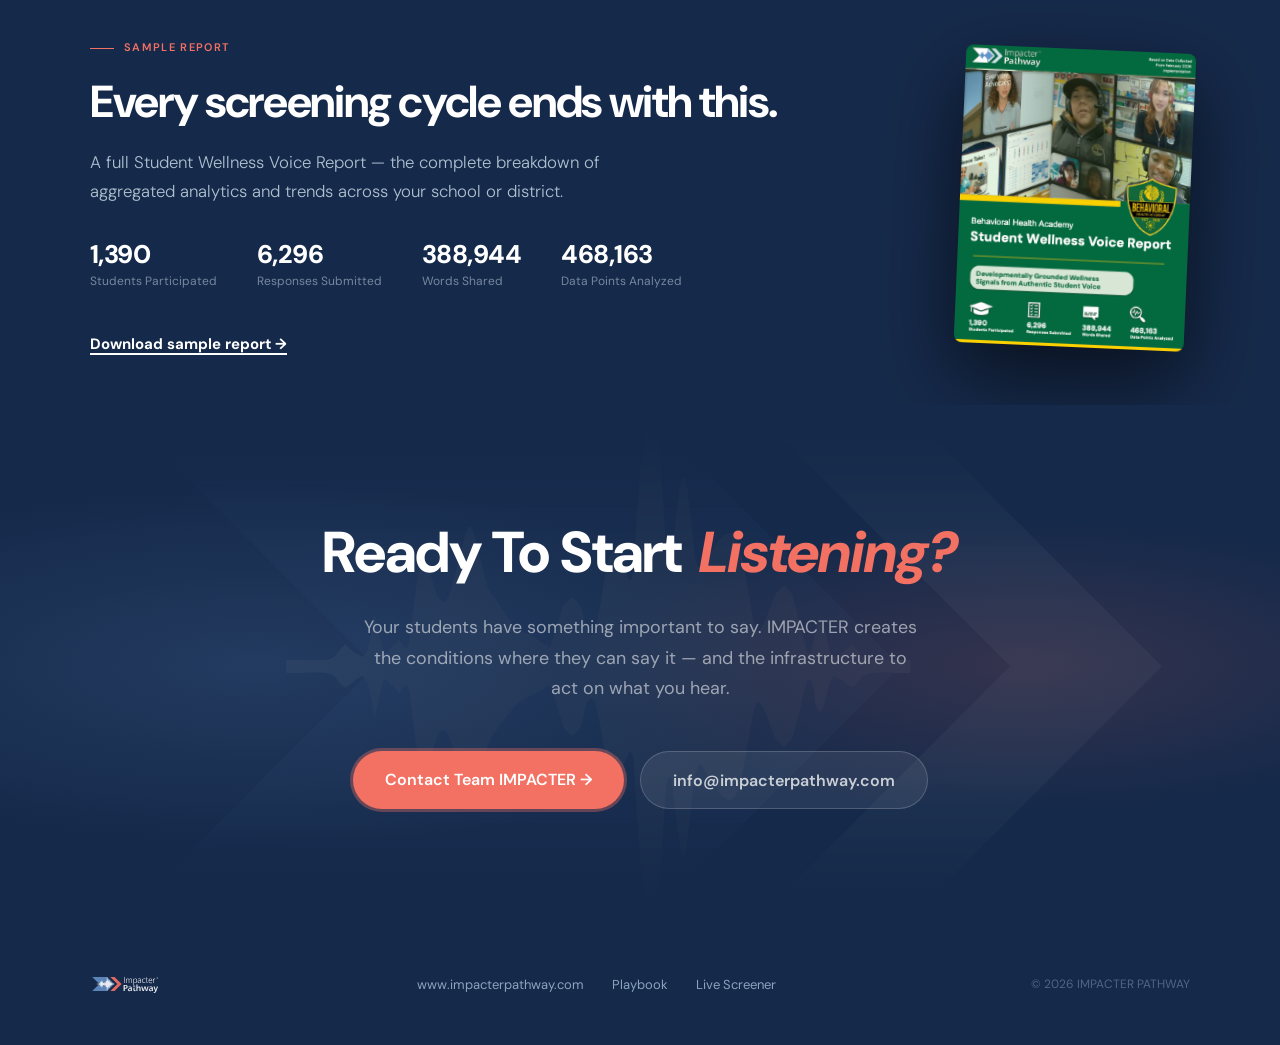
==== commit 30700d3a: "Bridge row: update body copy Co-Authored-By: Claude Sonnet 4.6 <noreply@anthropic.com>" ====
--- a/bh/index.html
+++ b/bh/index.html
@@ -3116,7 +3116,7 @@
     <div style="flex:1;min-width:0;">
       <div style="font-size:11px;font-weight:600;letter-spacing:.12em;text-transform:uppercase;color:var(--coral);margin-bottom:20px;display:flex;align-items:center;gap:10px;font-family:var(--font-display);"><span style="display:block;width:24px;height:1px;background:var(--coral);flex-shrink:0;"></span>Sample Report</div>
       <h3 style="font-family:var(--font-display);font-weight:700;font-size:clamp(2rem,3.5vw,2.8rem);color:#fff;line-height:1.15;margin:0 0 20px;letter-spacing:-.03em;">Every screening cycle ends with this.</h3>
-      <p style="font-family:var(--font-display);font-size:1.05rem;font-weight:300;color:rgba(214,231,241,0.8);line-height:1.7;margin:0 0 36px;max-width:520px;">A full Student Wellness Voice Report — voice-analyzed, tier-distributed, and board-ready after every screener cycle.</p>
+      <p style="font-family:var(--font-display);font-size:1.05rem;font-weight:300;color:rgba(214,231,241,0.8);line-height:1.7;margin:0 0 36px;max-width:520px;">A full Student Wellness Voice Report — the complete breakdown of aggregated analytics and trends across your school or district.</p>
       <div style="display:flex;gap:40px;flex-wrap:wrap;margin-bottom:40px;align-items:flex-start;">
         <div><div style="font-family:var(--font-display);font-weight:800;font-size:clamp(1.4rem,2vw,1.8rem);color:#fff;line-height:1;letter-spacing:-.02em;">1,390</div><div style="font-size:12px;font-weight:400;color:rgba(214,231,241,0.5);font-family:var(--font-display);margin-top:5px;">Students Participated</div></div>
         <div><div style="font-family:var(--font-display);font-weight:800;font-size:clamp(1.4rem,2vw,1.8rem);color:#fff;line-height:1;letter-spacing:-.02em;">6,296</div><div style="font-size:12px;font-weight:400;color:rgba(214,231,241,0.5);font-family:var(--font-display);margin-top:5px;">Responses Submitted</div></div>
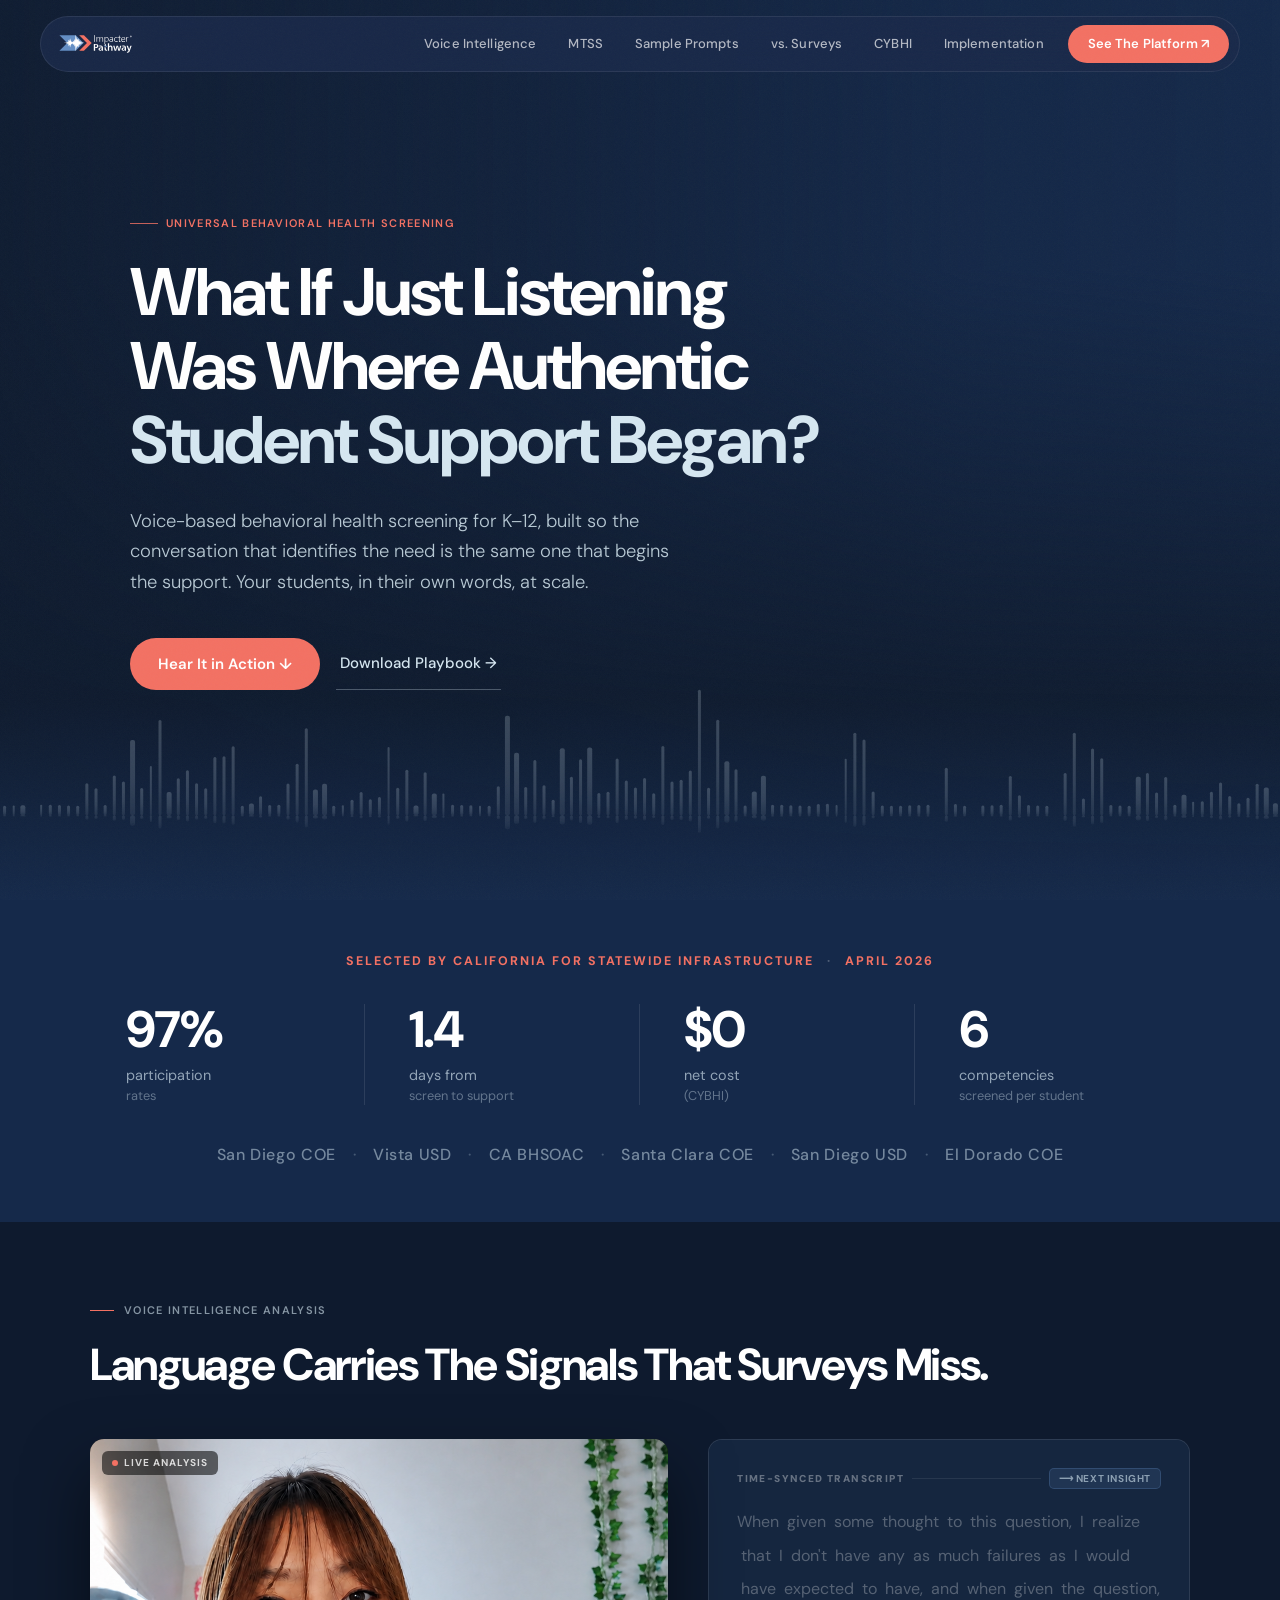
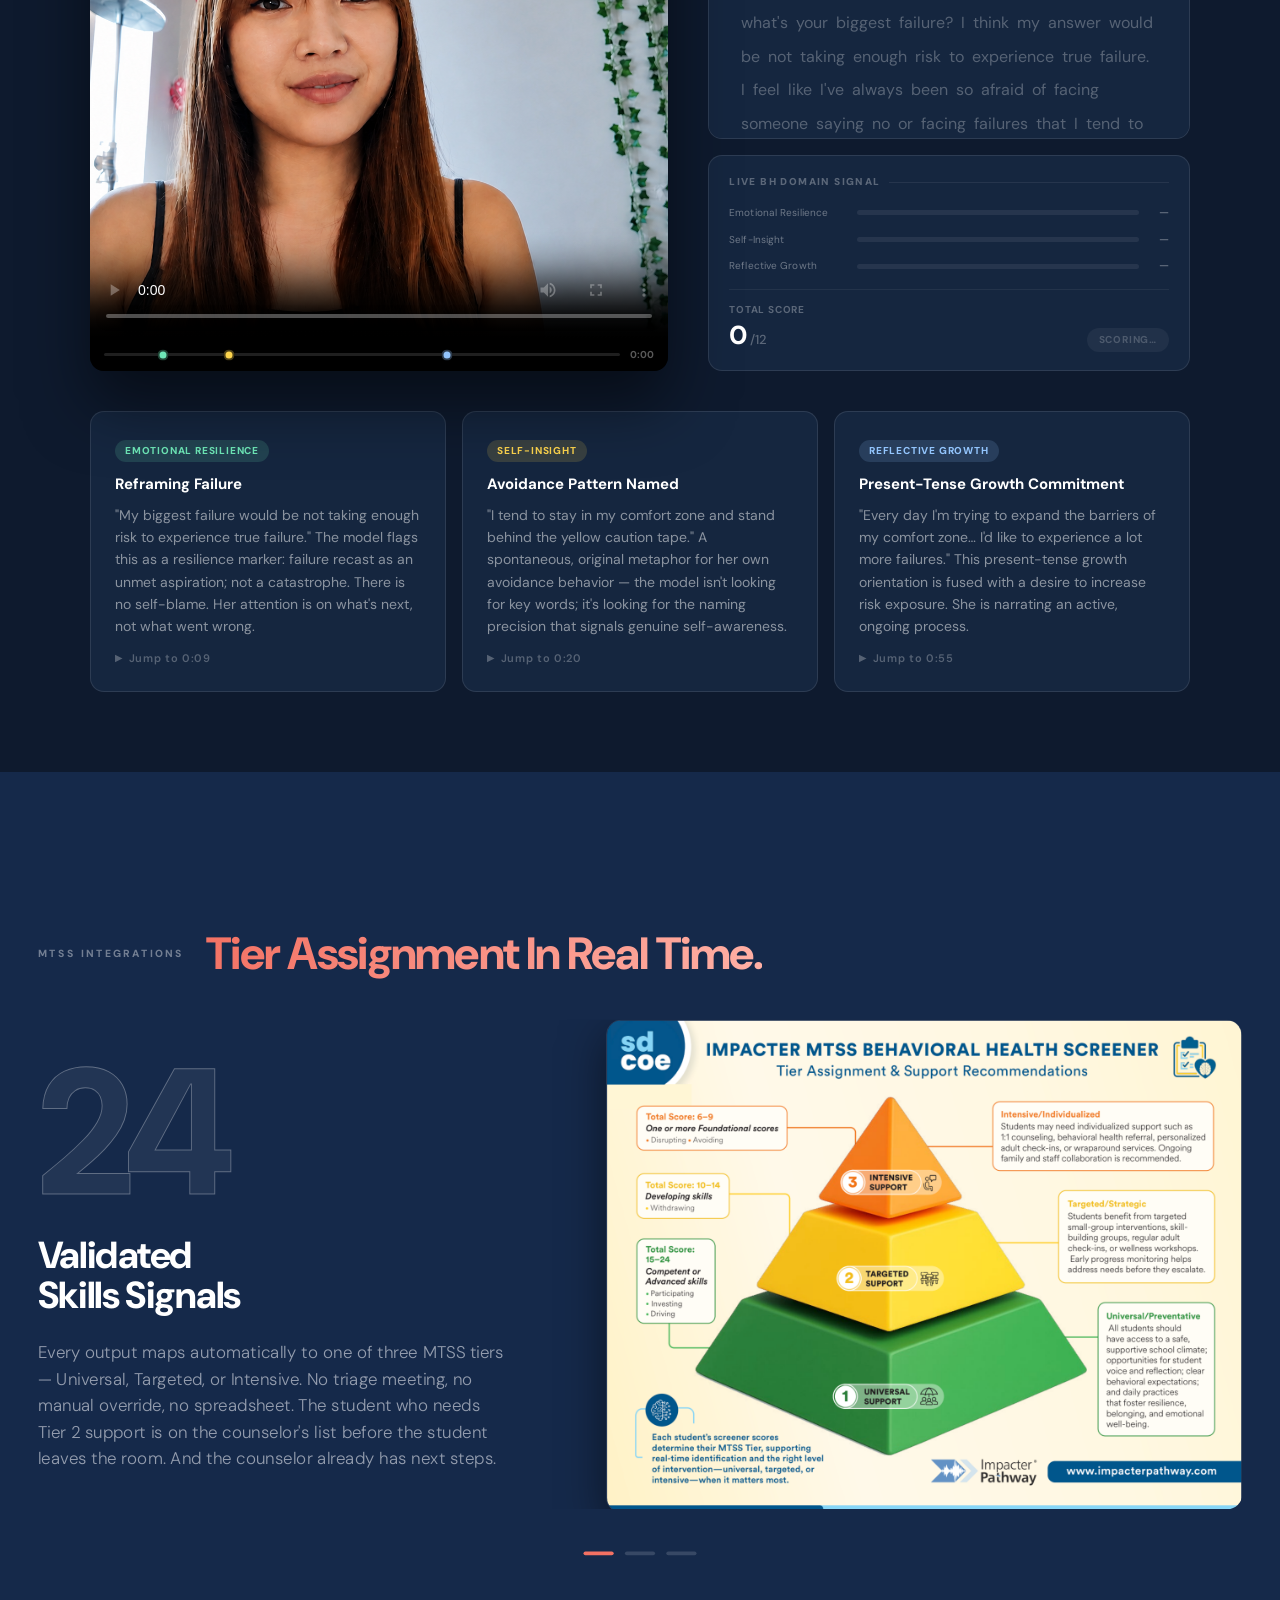
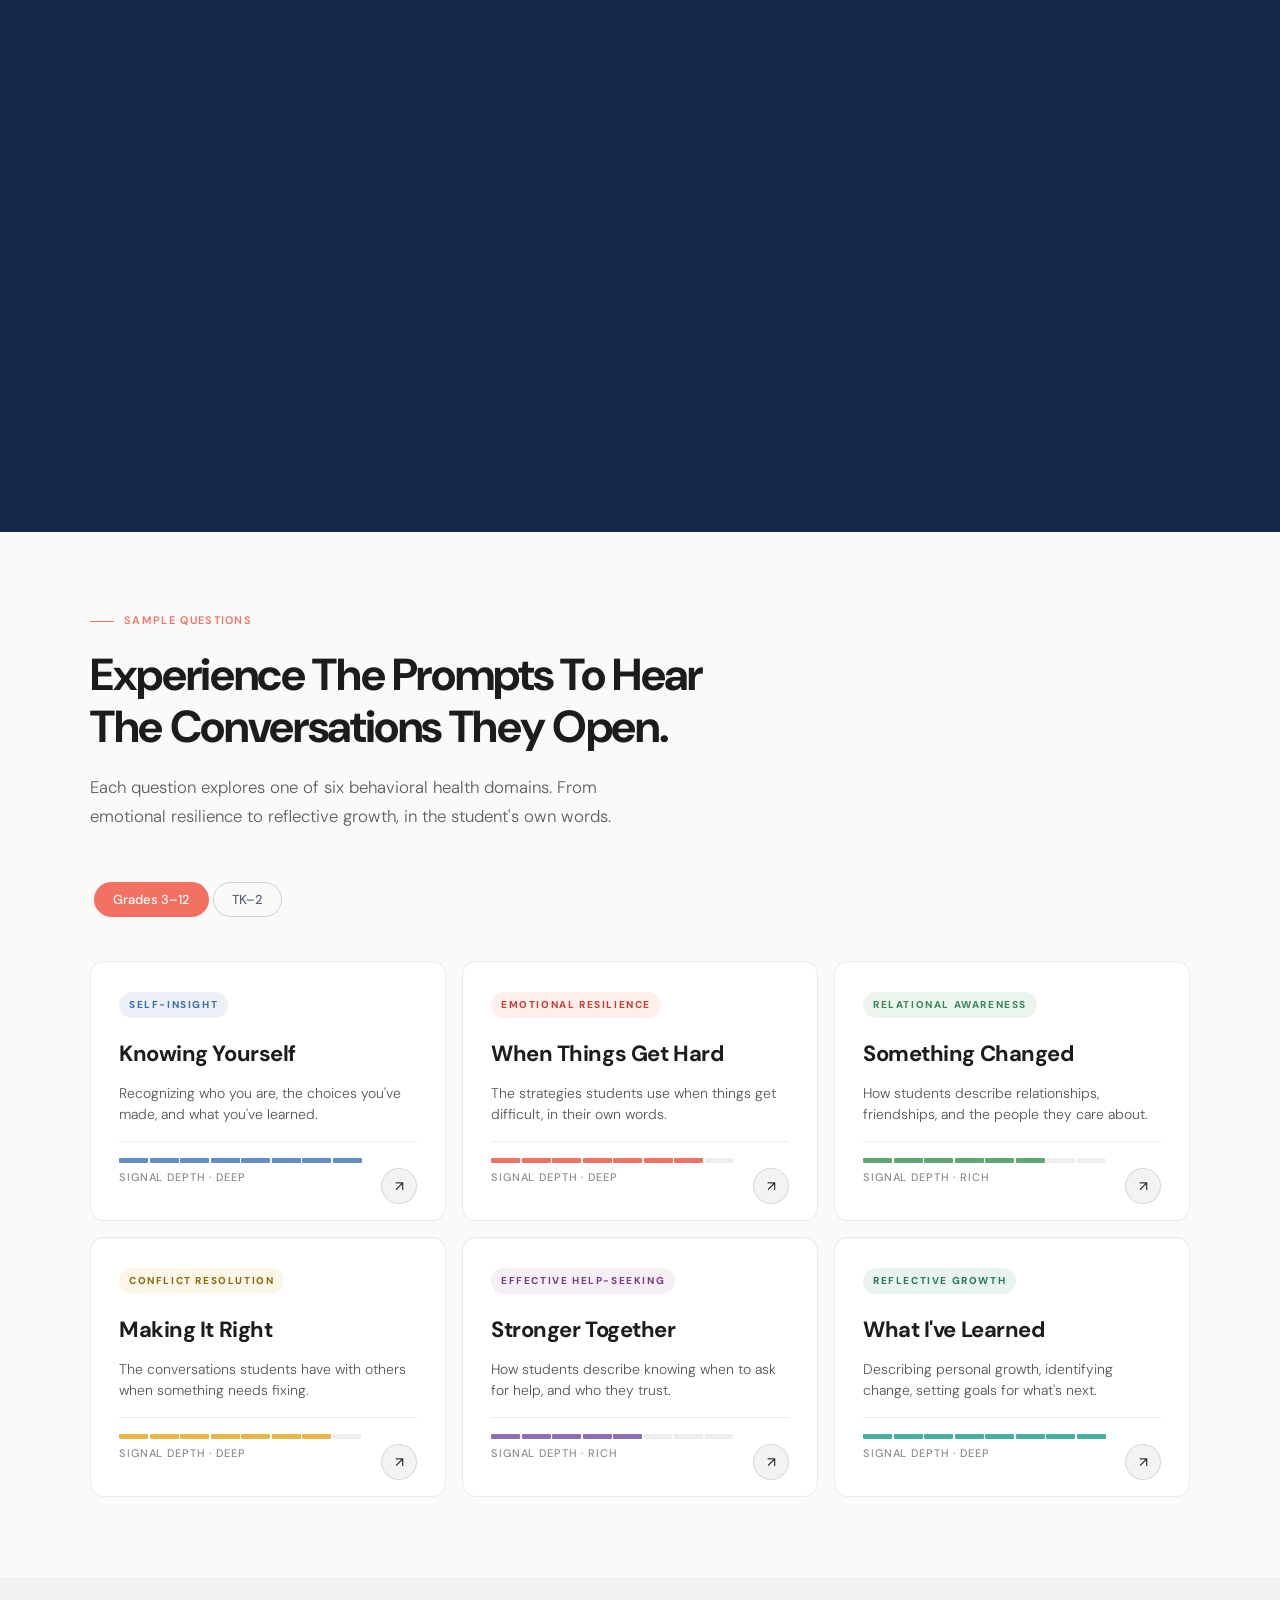
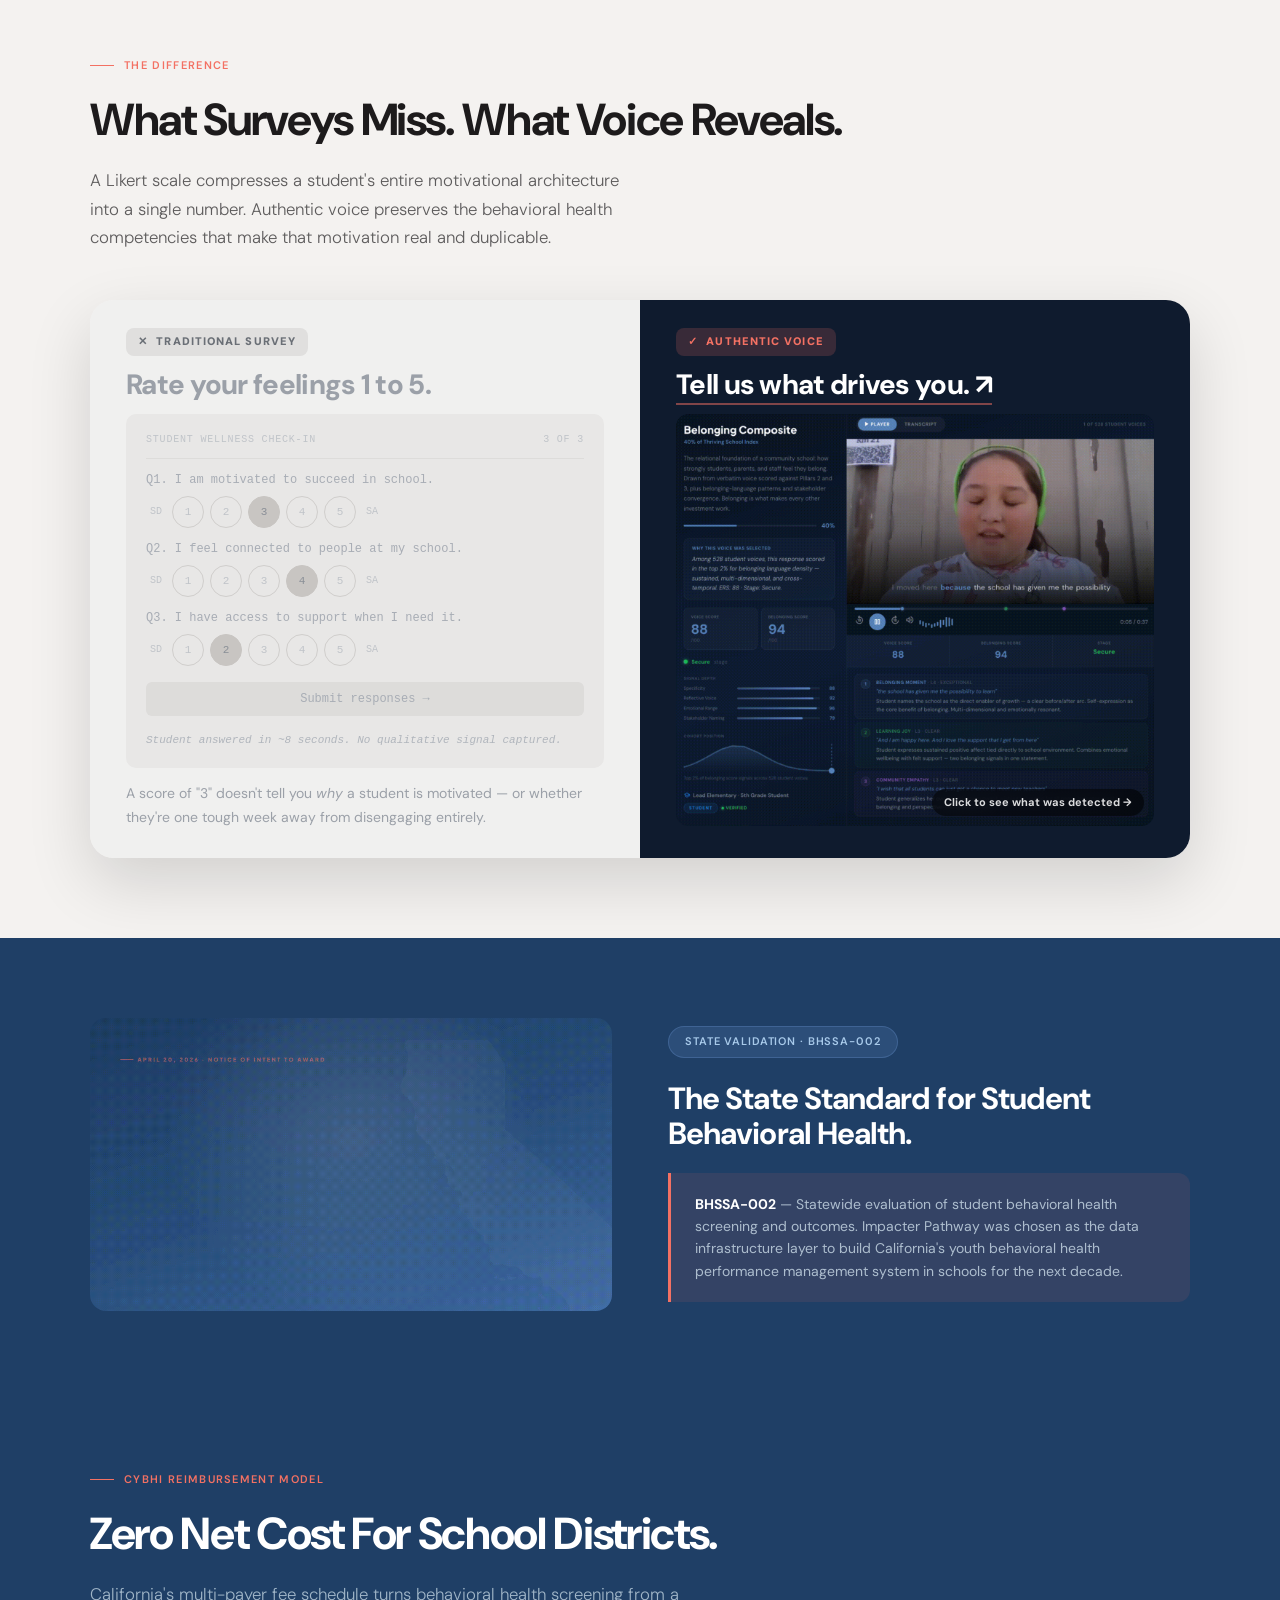
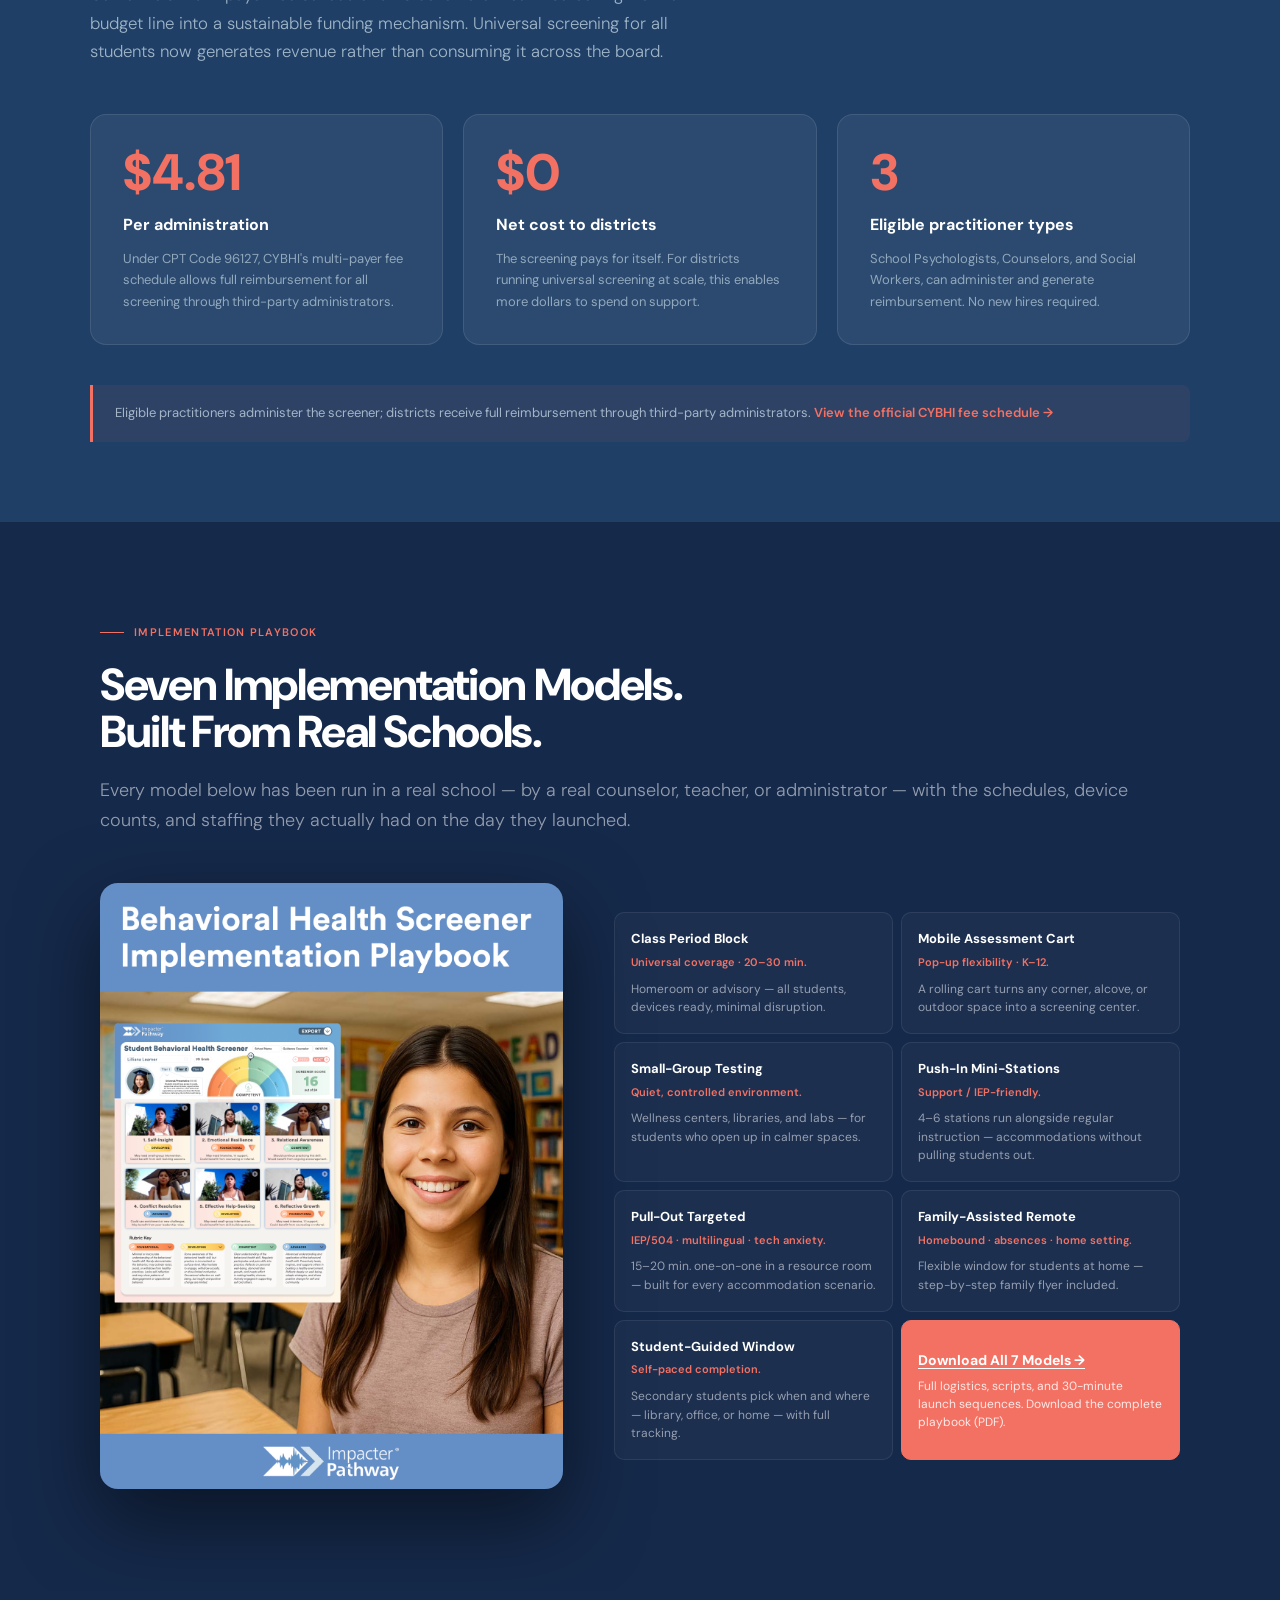
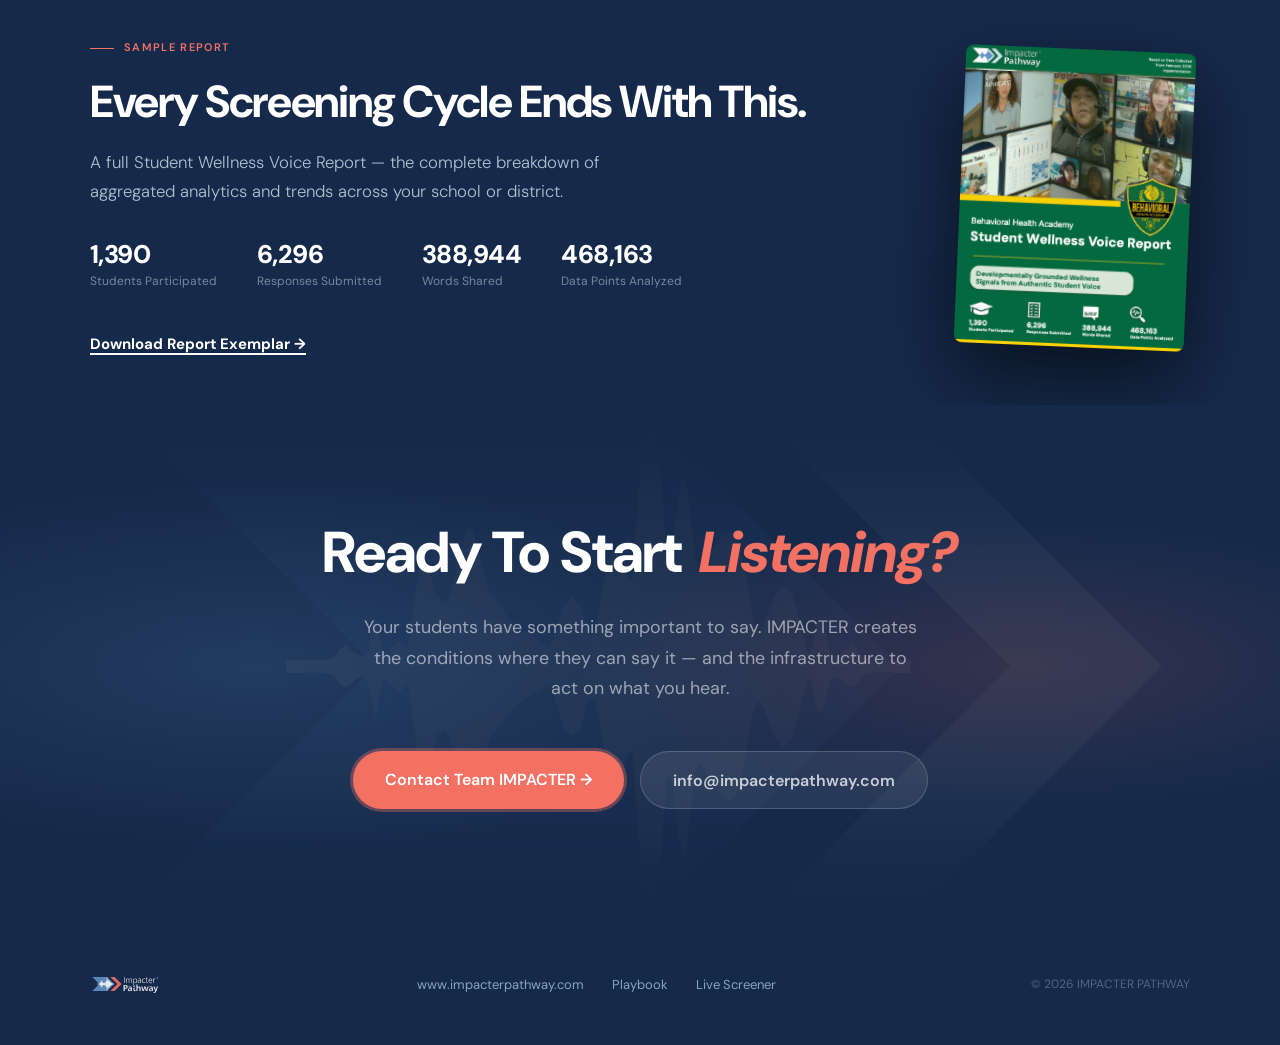
==== commit 8327c11d: "Bridge row: title case h2, rename link to Download Report Exemplar Co-Authored-By: Claude Sonnet 4.6" ====
--- a/bh/index.html
+++ b/bh/index.html
@@ -3115,7 +3115,7 @@
   <div style="max-width:1100px;margin:0 auto;display:flex;align-items:center;gap:clamp(48px,6vw,100px);">
     <div style="flex:1;min-width:0;">
       <div style="font-size:11px;font-weight:600;letter-spacing:.12em;text-transform:uppercase;color:var(--coral);margin-bottom:20px;display:flex;align-items:center;gap:10px;font-family:var(--font-display);"><span style="display:block;width:24px;height:1px;background:var(--coral);flex-shrink:0;"></span>Sample Report</div>
-      <h3 style="font-family:var(--font-display);font-weight:700;font-size:clamp(2rem,3.5vw,2.8rem);color:#fff;line-height:1.15;margin:0 0 20px;letter-spacing:-.03em;">Every screening cycle ends with this.</h3>
+      <h3 style="font-family:var(--font-display);font-weight:700;font-size:clamp(2rem,3.5vw,2.8rem);color:#fff;line-height:1.15;margin:0 0 20px;letter-spacing:-.03em;">Every Screening Cycle Ends With This.</h3>
       <p style="font-family:var(--font-display);font-size:1.05rem;font-weight:300;color:rgba(214,231,241,0.8);line-height:1.7;margin:0 0 36px;max-width:520px;">A full Student Wellness Voice Report — the complete breakdown of aggregated analytics and trends across your school or district.</p>
       <div style="display:flex;gap:40px;flex-wrap:wrap;margin-bottom:40px;align-items:flex-start;">
         <div><div style="font-family:var(--font-display);font-weight:800;font-size:clamp(1.4rem,2vw,1.8rem);color:#fff;line-height:1;letter-spacing:-.02em;">1,390</div><div style="font-size:12px;font-weight:400;color:rgba(214,231,241,0.5);font-family:var(--font-display);margin-top:5px;">Students Participated</div></div>
@@ -3123,7 +3123,7 @@
         <div><div style="font-family:var(--font-display);font-weight:800;font-size:clamp(1.4rem,2vw,1.8rem);color:#fff;line-height:1;letter-spacing:-.02em;">388,944</div><div style="font-size:12px;font-weight:400;color:rgba(214,231,241,0.5);font-family:var(--font-display);margin-top:5px;">Words Shared</div></div>
         <div><div style="font-family:var(--font-display);font-weight:800;font-size:clamp(1.4rem,2vw,1.8rem);color:#fff;line-height:1;letter-spacing:-.02em;">468,163</div><div style="font-size:12px;font-weight:400;color:rgba(214,231,241,0.5);font-family:var(--font-display);margin-top:5px;">Data Points Analyzed</div></div>
       </div>
-      <a href="/bh/sample-report.pdf" target="_blank" rel="noopener" style="display:inline-flex;align-items:center;gap:6px;font-family:var(--font-display);font-weight:700;font-size:15px;color:#fff;text-decoration:underline;text-underline-offset:4px;text-decoration-thickness:1.5px;transition:opacity .2s;" onmouseover="this.style.opacity='.7'" onmouseout="this.style.opacity='1'">Download sample report →</a>
+      <a href="/bh/sample-report.pdf" target="_blank" rel="noopener" style="display:inline-flex;align-items:center;gap:6px;font-family:var(--font-display);font-weight:700;font-size:15px;color:#fff;text-decoration:underline;text-underline-offset:4px;text-decoration-thickness:1.5px;transition:opacity .2s;" onmouseover="this.style.opacity='.7'" onmouseout="this.style.opacity='1'">Download Report Exemplar →</a>
     </div>
     <a href="/bh/sample-report.pdf" target="_blank" rel="noopener" id="report-bridge-cover" style="flex-shrink:0;display:block;width:clamp(180px,18vw,260px);transform:rotate(2.5deg);box-shadow:0 32px 80px rgba(0,0,0,0.6);border-radius:8px;overflow:hidden;transition:transform .3s ease,box-shadow .3s ease;" onmouseover="this.style.transform='rotate(1deg) translateY(-6px)';this.style.boxShadow='0 44px 100px rgba(0,0,0,0.75)'" onmouseout="this.style.transform='rotate(2.5deg)';this.style.boxShadow='0 32px 80px rgba(0,0,0,0.6)'">
       <img src="/bh/images/sample-report-cover.png" alt="Sample Behavioral Health Report" style="display:block;width:100%;height:auto;">
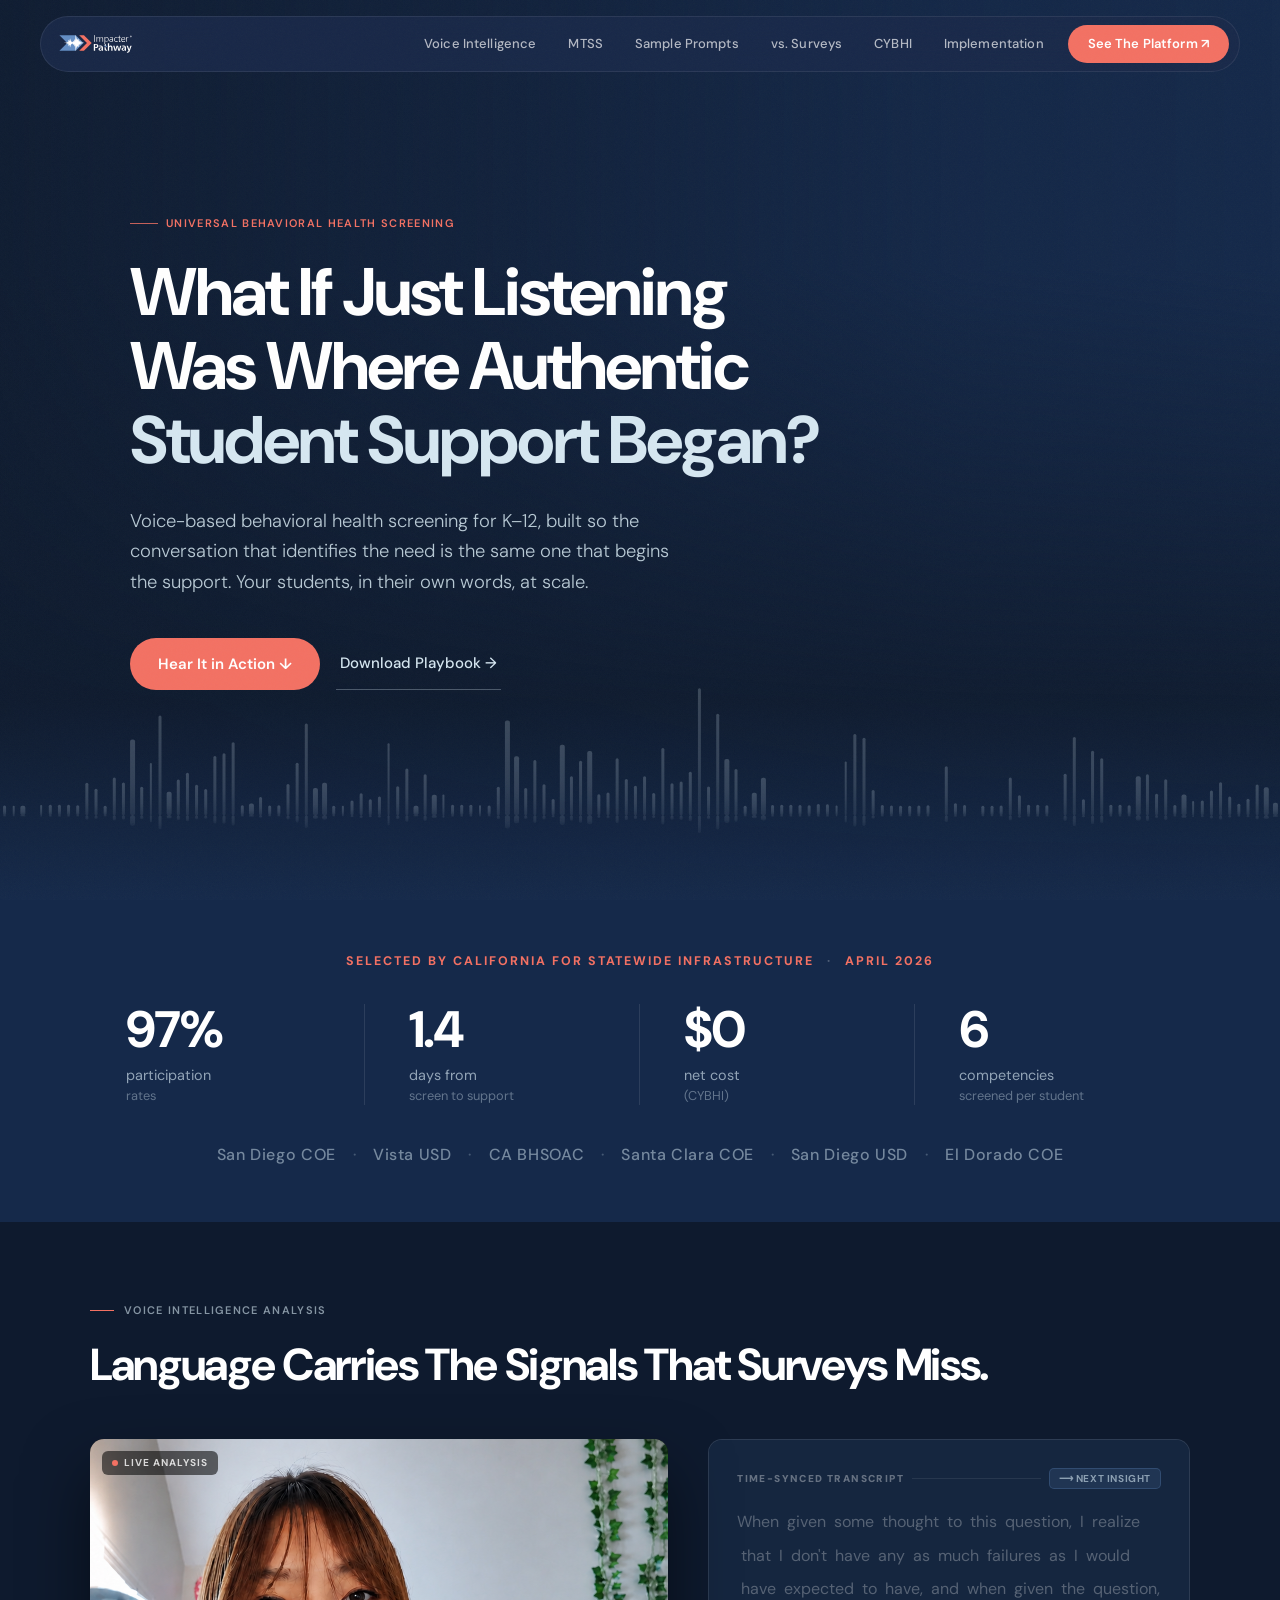
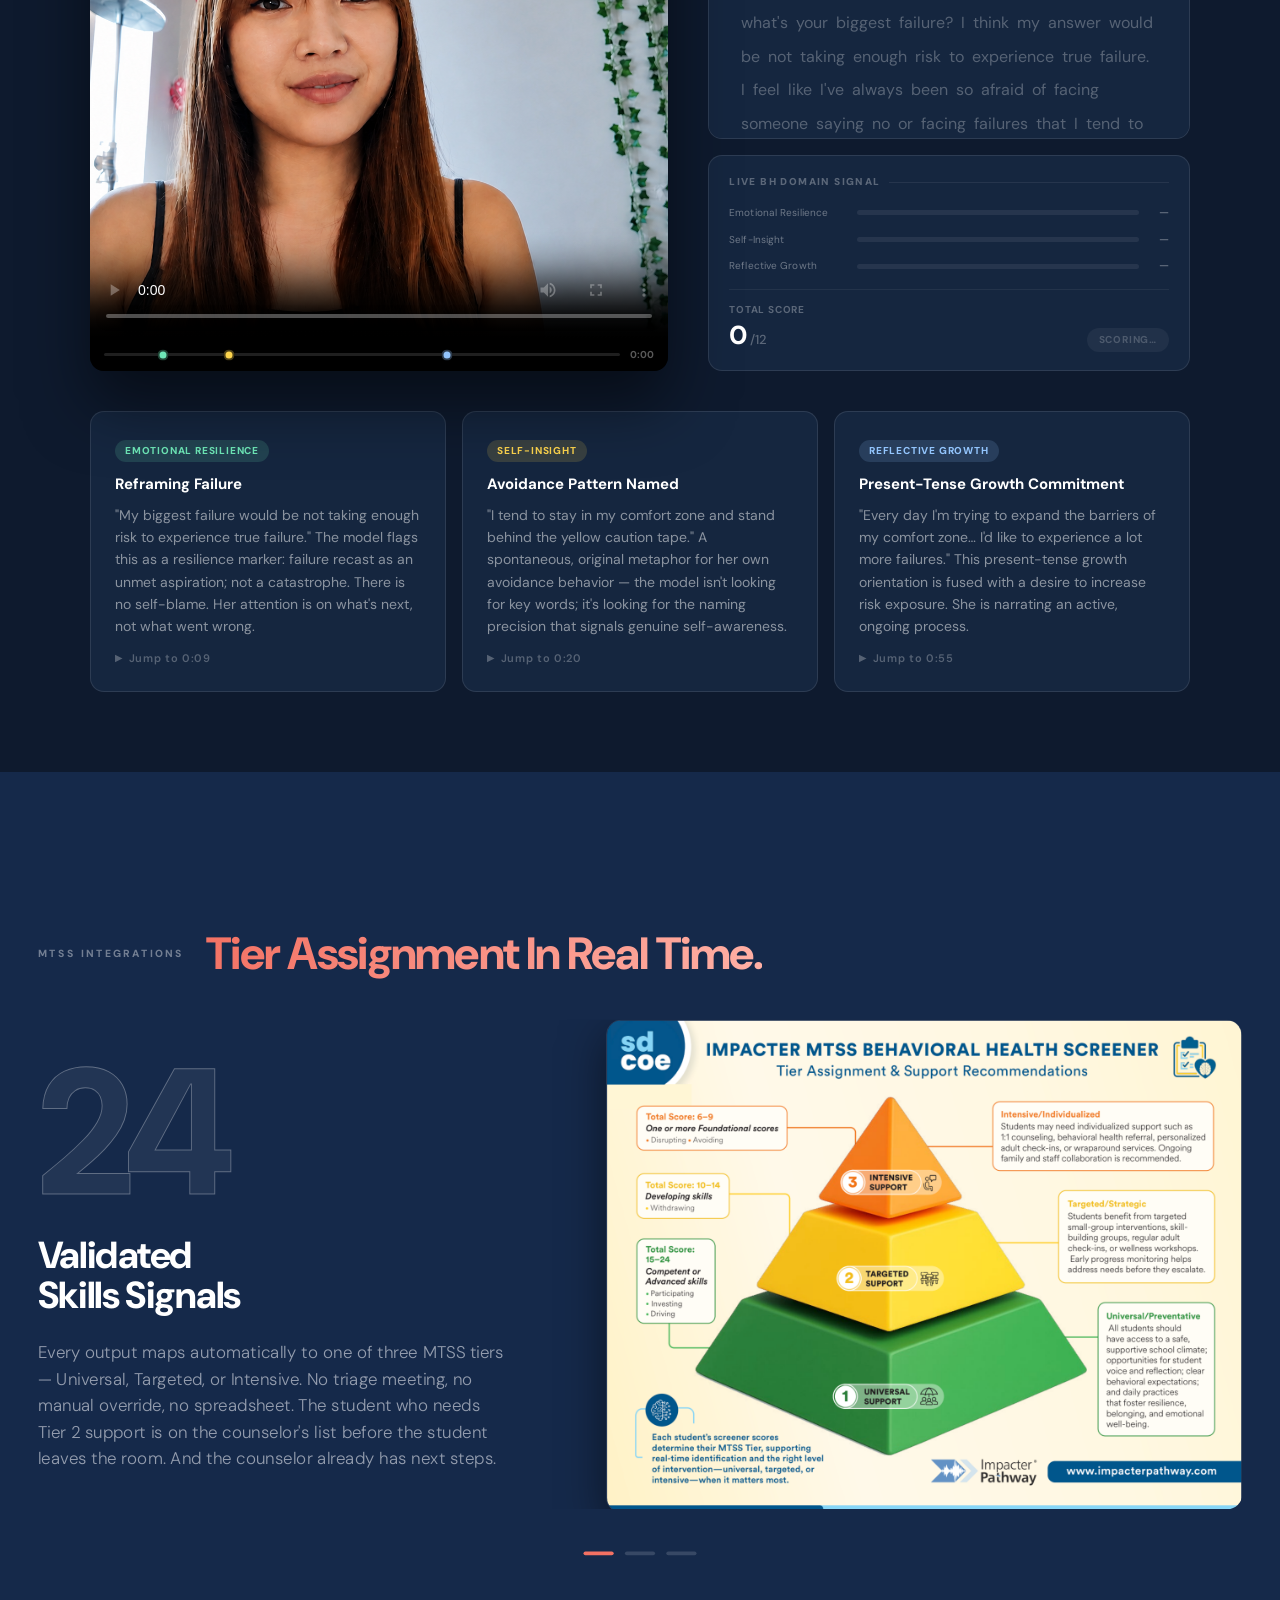
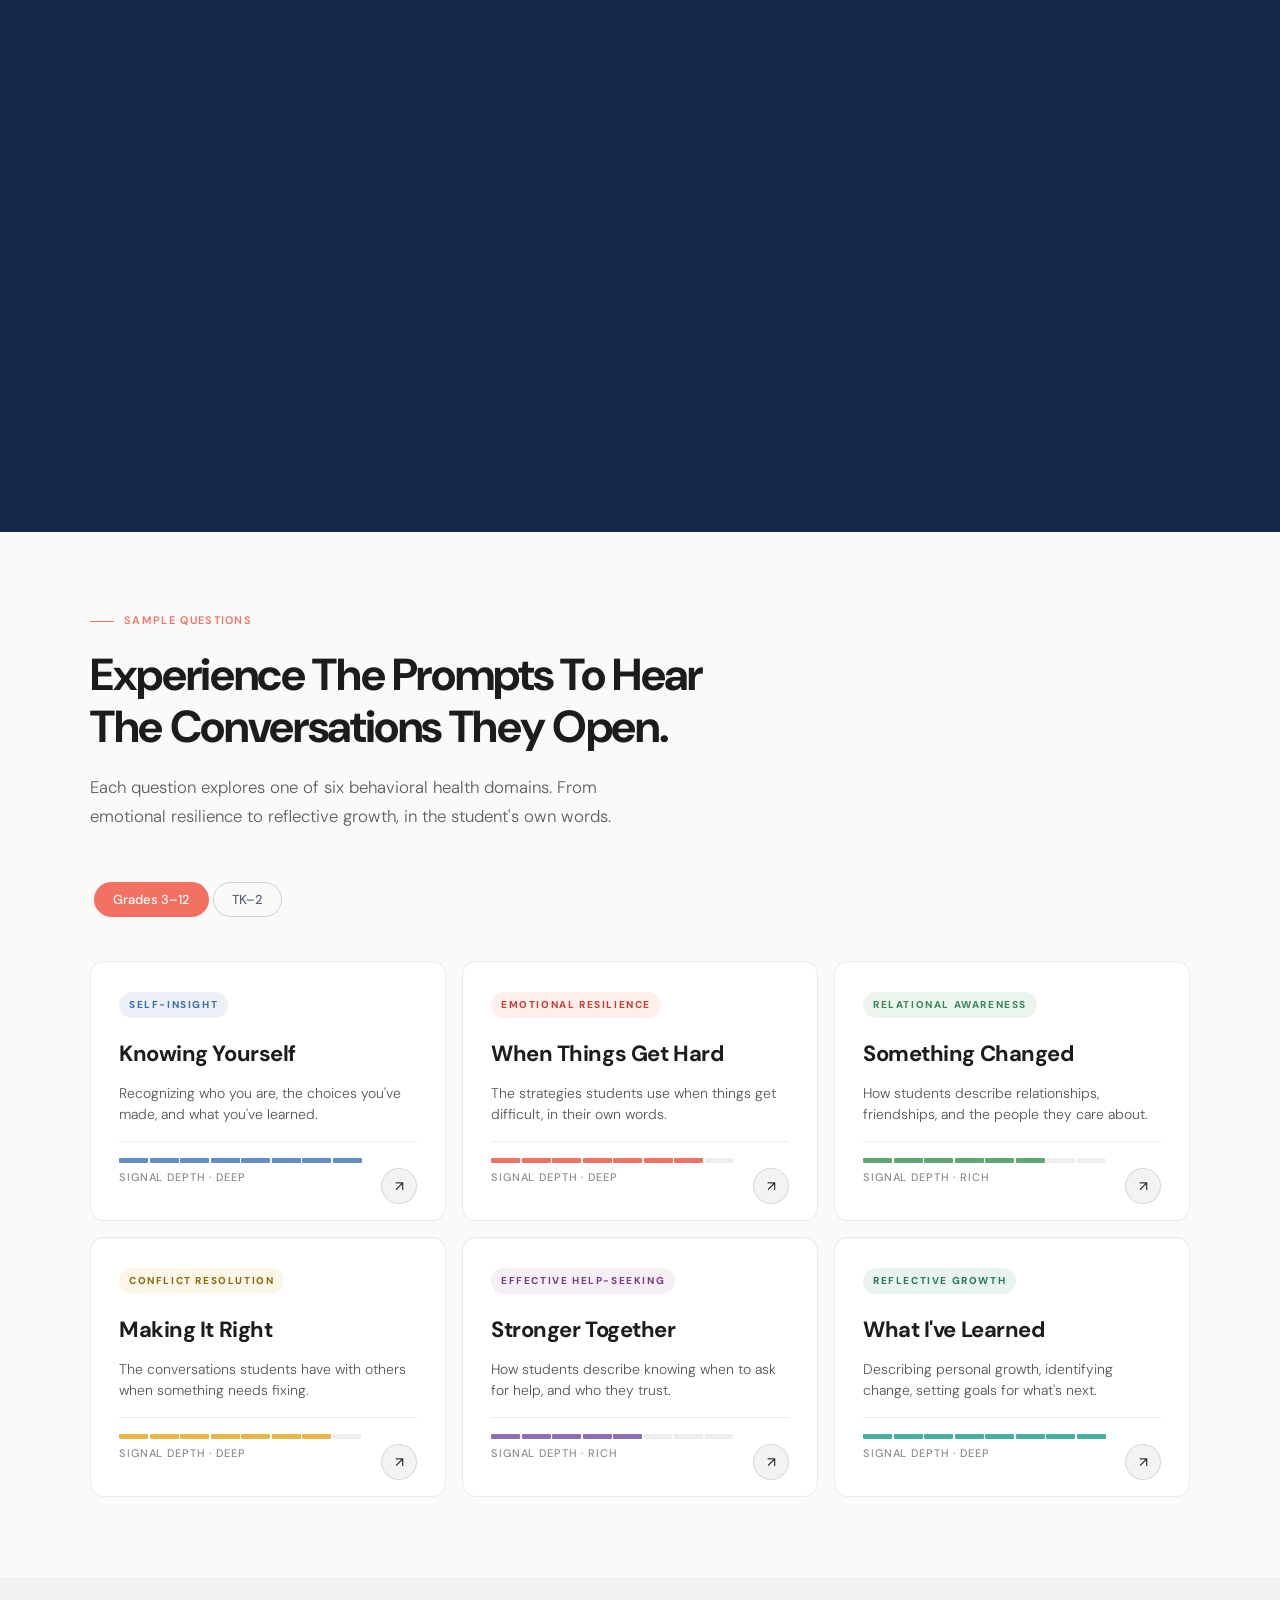
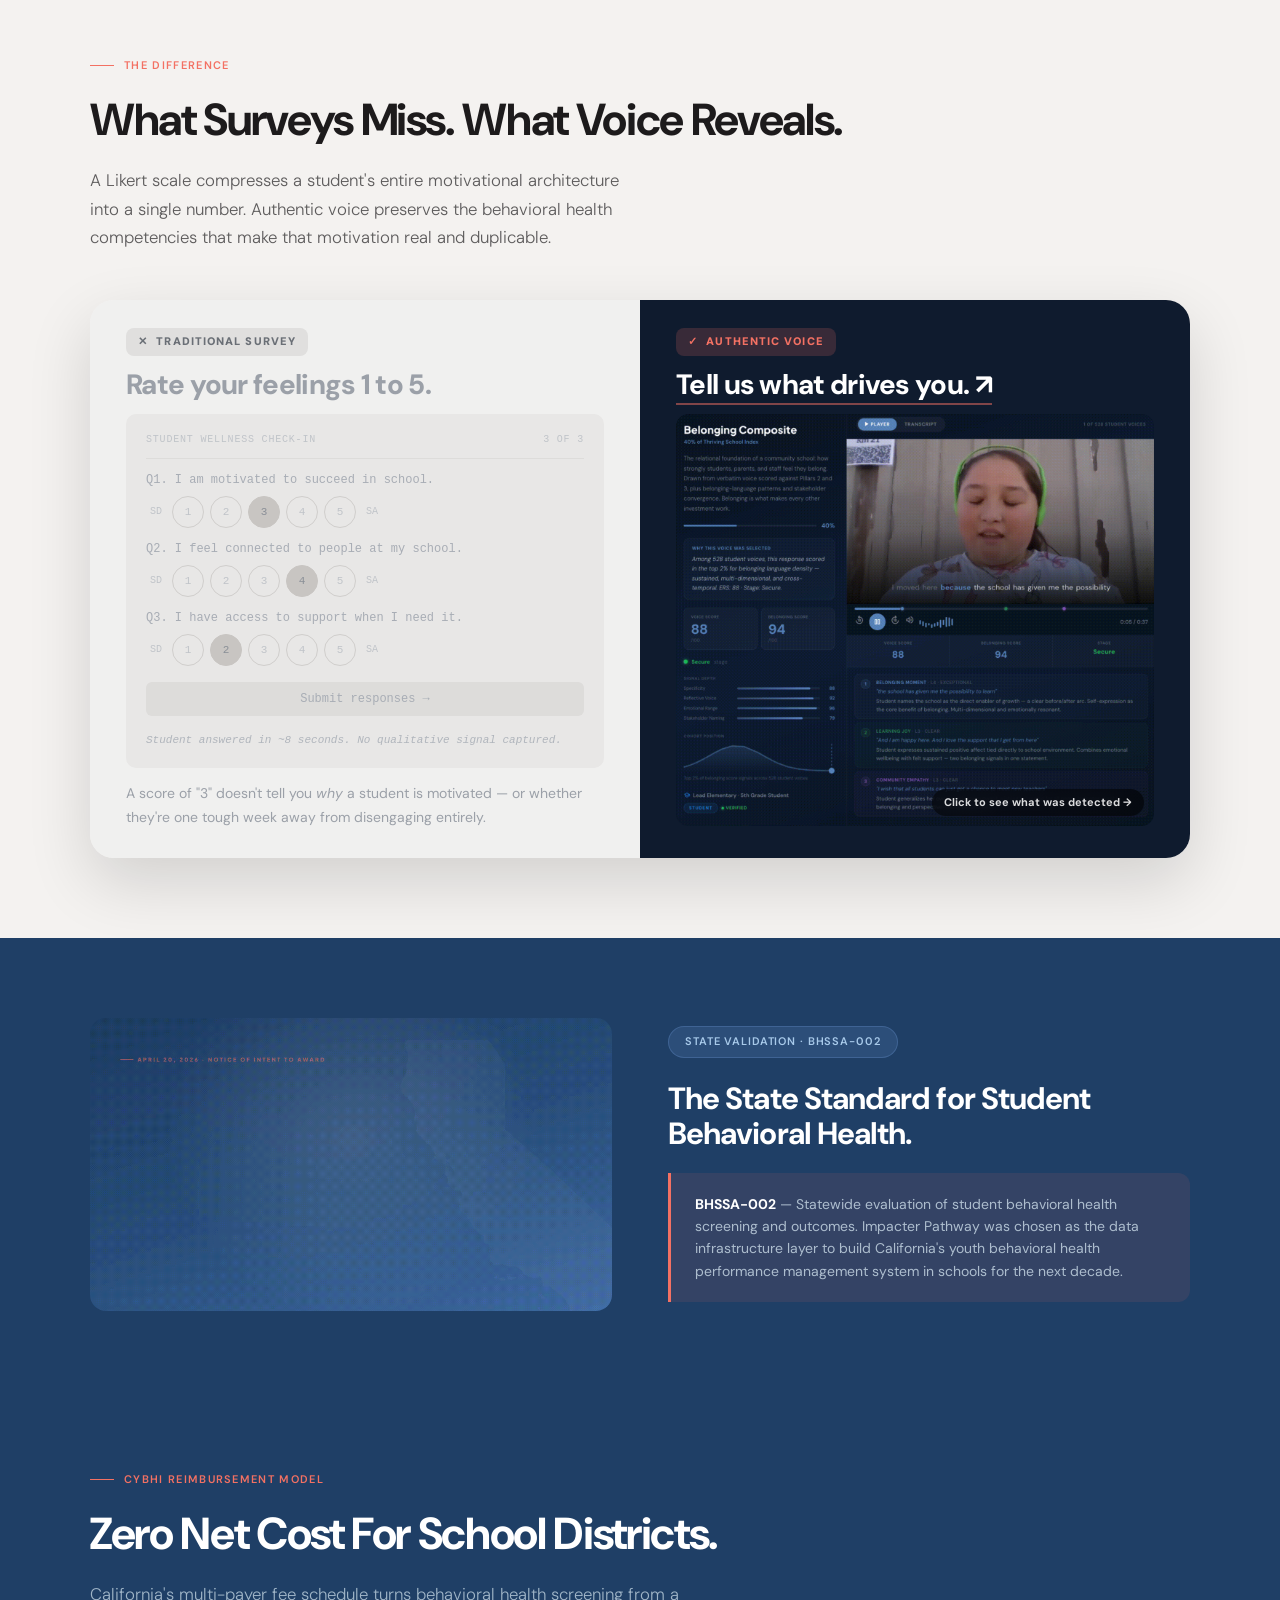
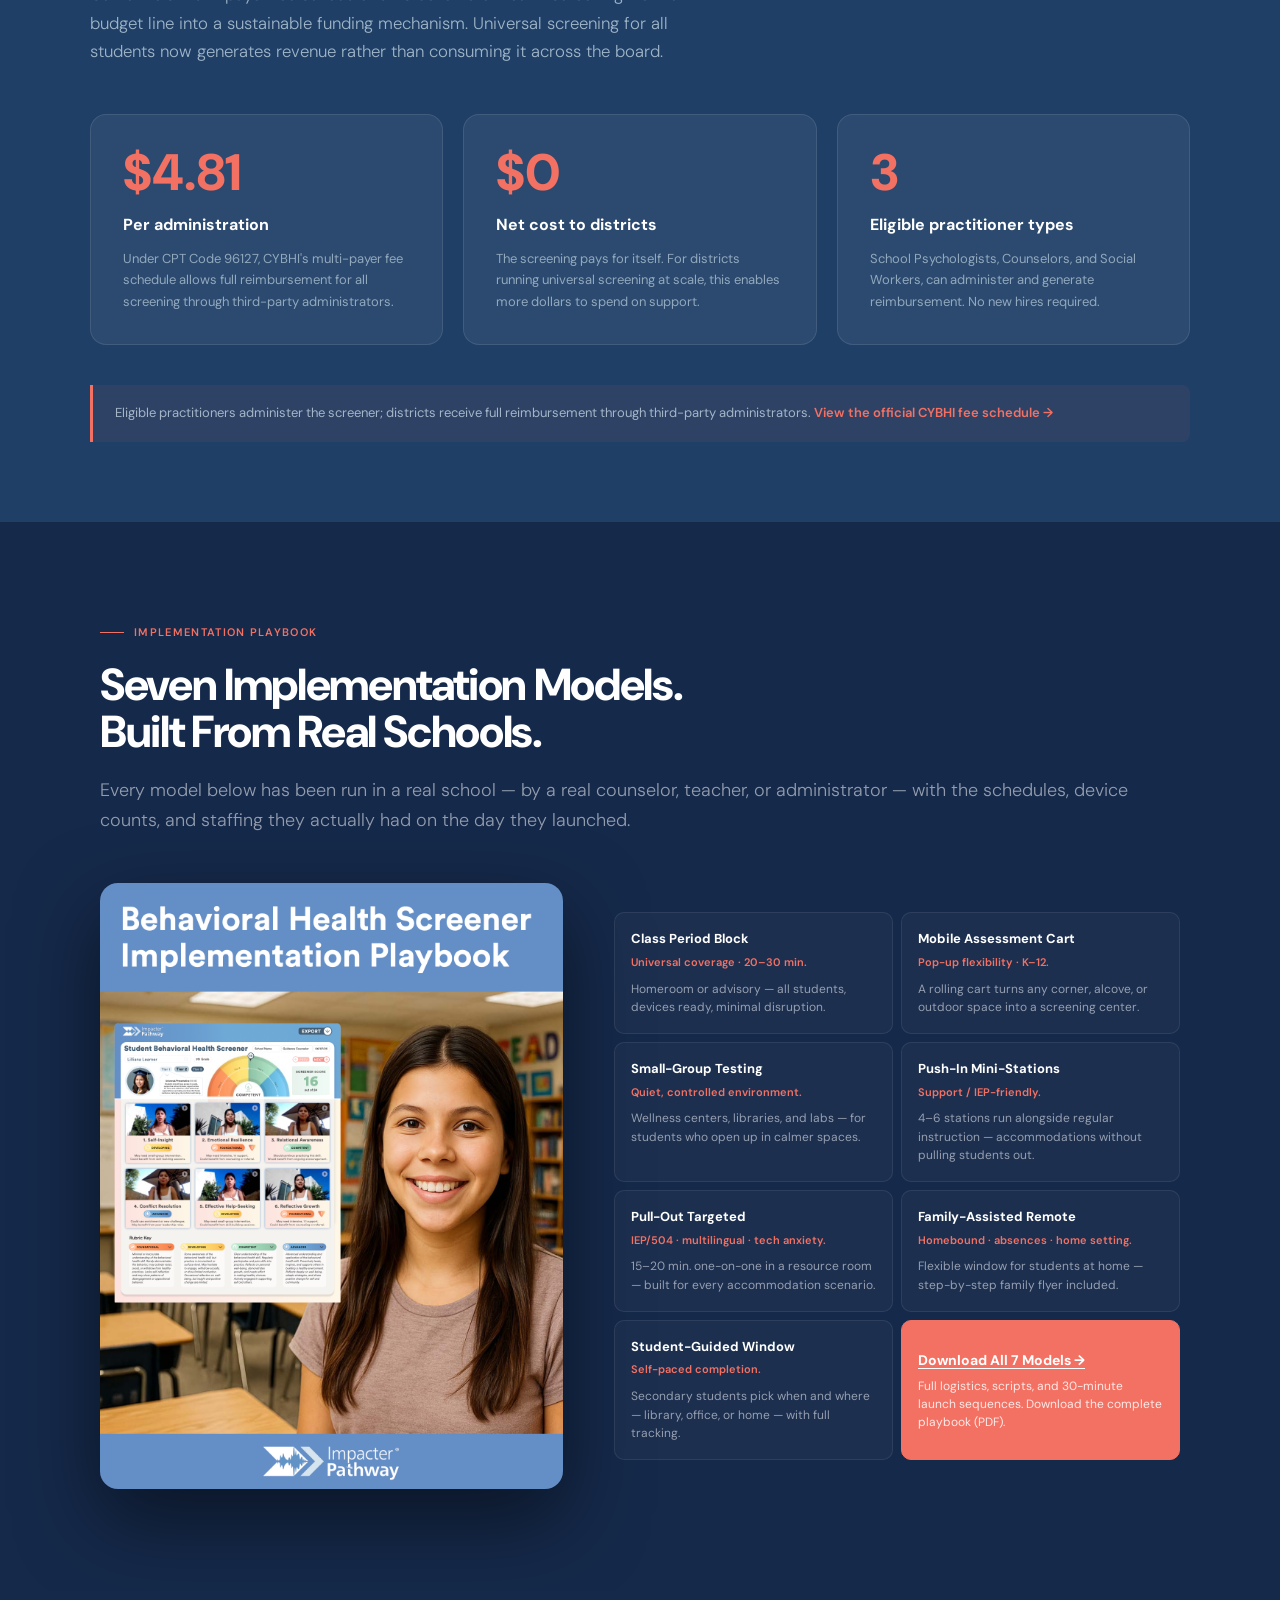
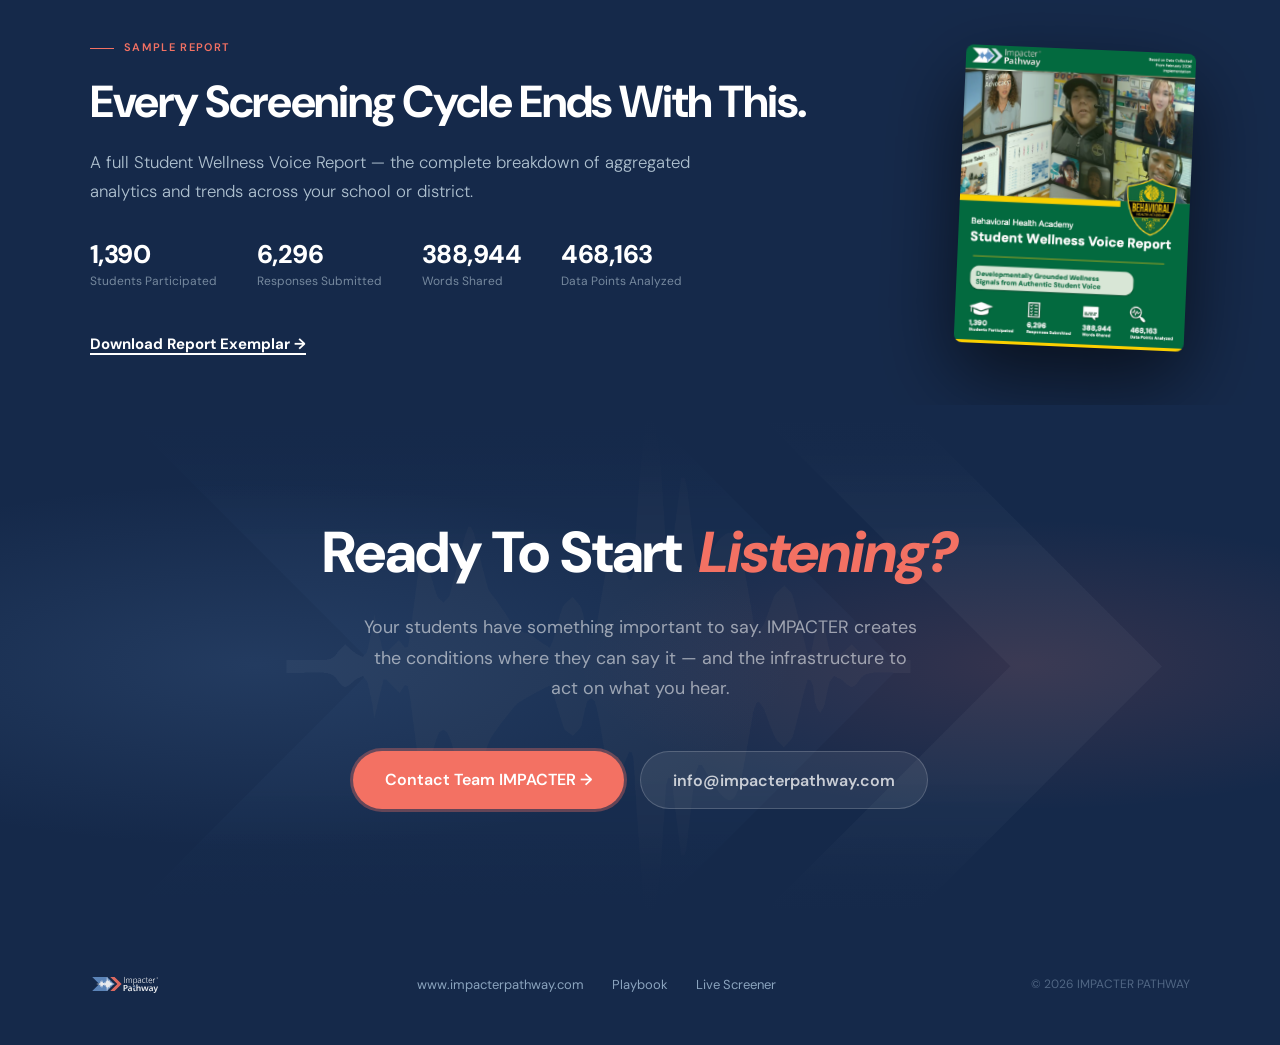
==== commit 3dbcf467: "Bridge row: widen body text max-width to keep aggregated on first line Co-Authored-By: Claude Sonnet" ====
--- a/bh/index.html
+++ b/bh/index.html
@@ -3116,7 +3116,7 @@
     <div style="flex:1;min-width:0;">
       <div style="font-size:11px;font-weight:600;letter-spacing:.12em;text-transform:uppercase;color:var(--coral);margin-bottom:20px;display:flex;align-items:center;gap:10px;font-family:var(--font-display);"><span style="display:block;width:24px;height:1px;background:var(--coral);flex-shrink:0;"></span>Sample Report</div>
       <h3 style="font-family:var(--font-display);font-weight:700;font-size:clamp(2rem,3.5vw,2.8rem);color:#fff;line-height:1.15;margin:0 0 20px;letter-spacing:-.03em;">Every Screening Cycle Ends With This.</h3>
-      <p style="font-family:var(--font-display);font-size:1.05rem;font-weight:300;color:rgba(214,231,241,0.8);line-height:1.7;margin:0 0 36px;max-width:520px;">A full Student Wellness Voice Report — the complete breakdown of aggregated analytics and trends across your school or district.</p>
+      <p style="font-family:var(--font-display);font-size:1.05rem;font-weight:300;color:rgba(214,231,241,0.8);line-height:1.7;margin:0 0 36px;max-width:620px;">A full Student Wellness Voice Report — the complete breakdown of aggregated analytics and trends across your school or district.</p>
       <div style="display:flex;gap:40px;flex-wrap:wrap;margin-bottom:40px;align-items:flex-start;">
         <div><div style="font-family:var(--font-display);font-weight:800;font-size:clamp(1.4rem,2vw,1.8rem);color:#fff;line-height:1;letter-spacing:-.02em;">1,390</div><div style="font-size:12px;font-weight:400;color:rgba(214,231,241,0.5);font-family:var(--font-display);margin-top:5px;">Students Participated</div></div>
         <div><div style="font-family:var(--font-display);font-weight:800;font-size:clamp(1.4rem,2vw,1.8rem);color:#fff;line-height:1;letter-spacing:-.02em;">6,296</div><div style="font-size:12px;font-weight:400;color:rgba(214,231,241,0.5);font-family:var(--font-display);margin-top:5px;">Responses Submitted</div></div>
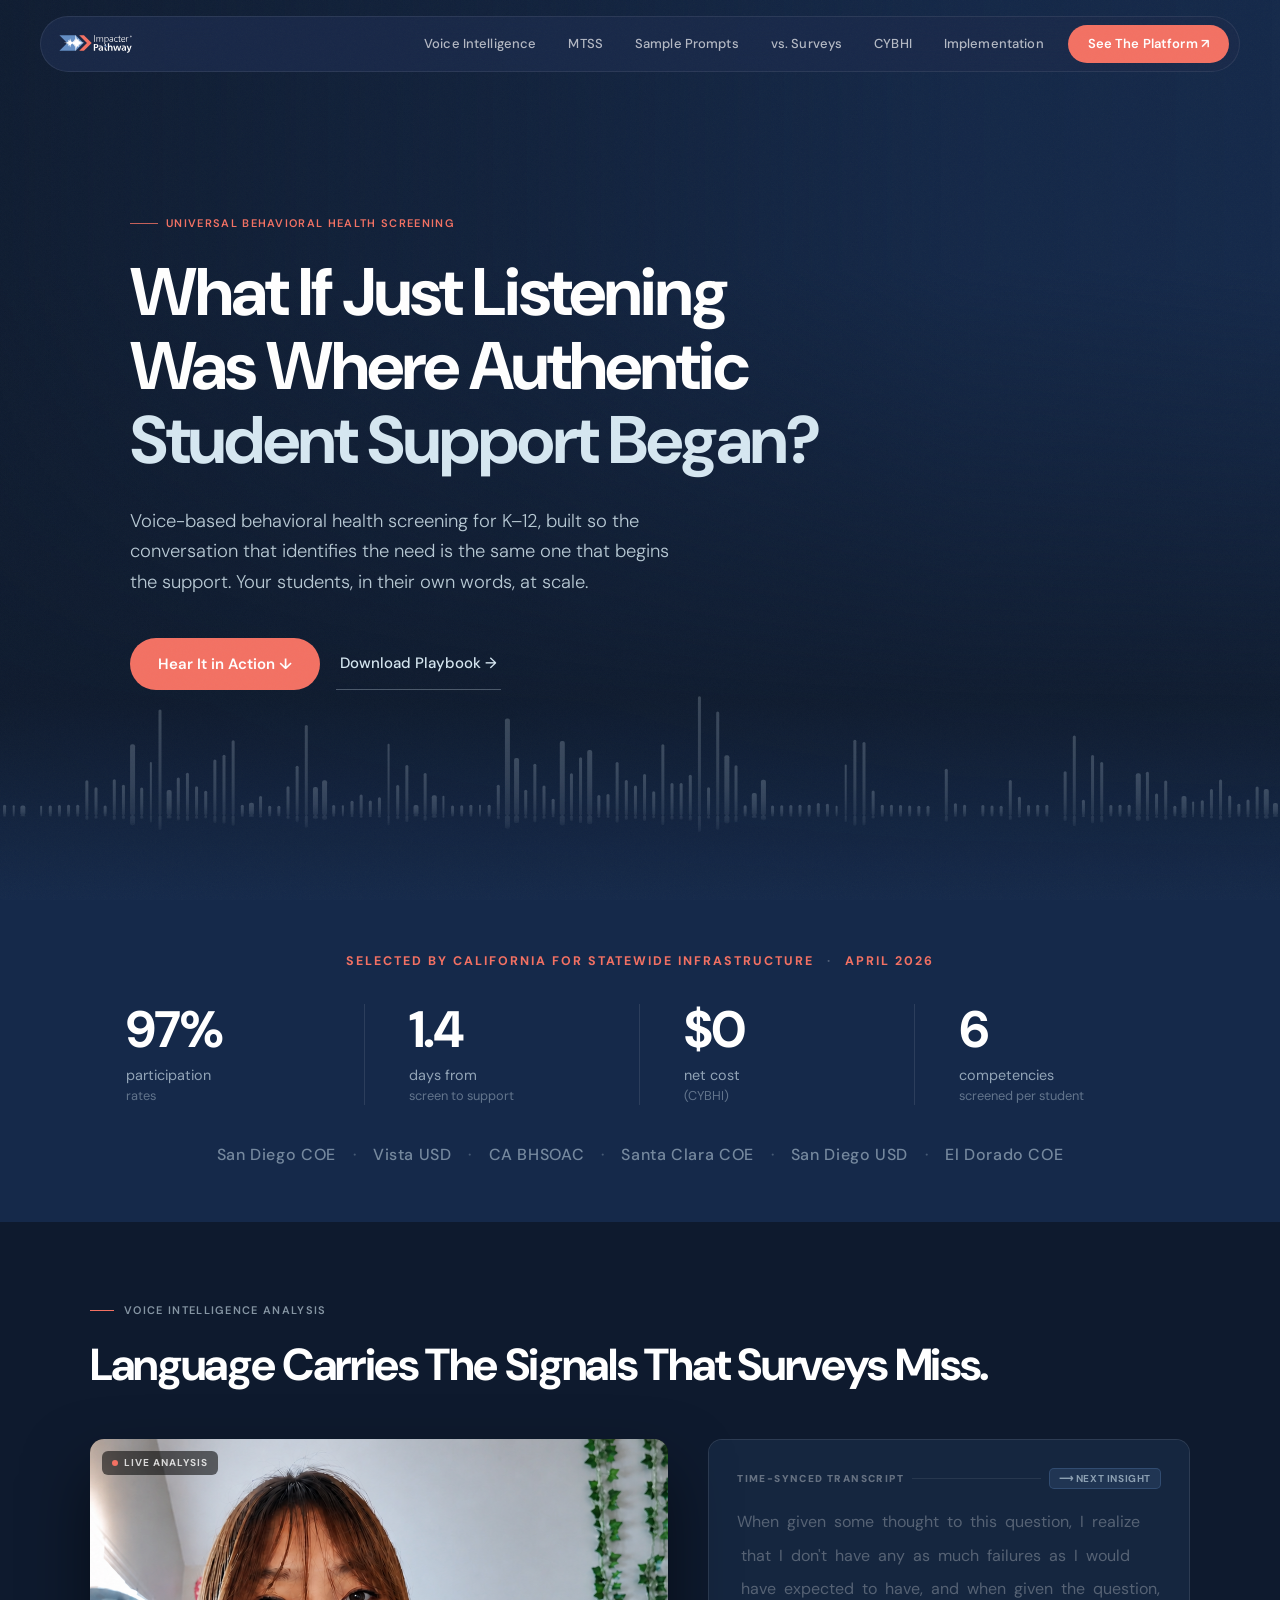
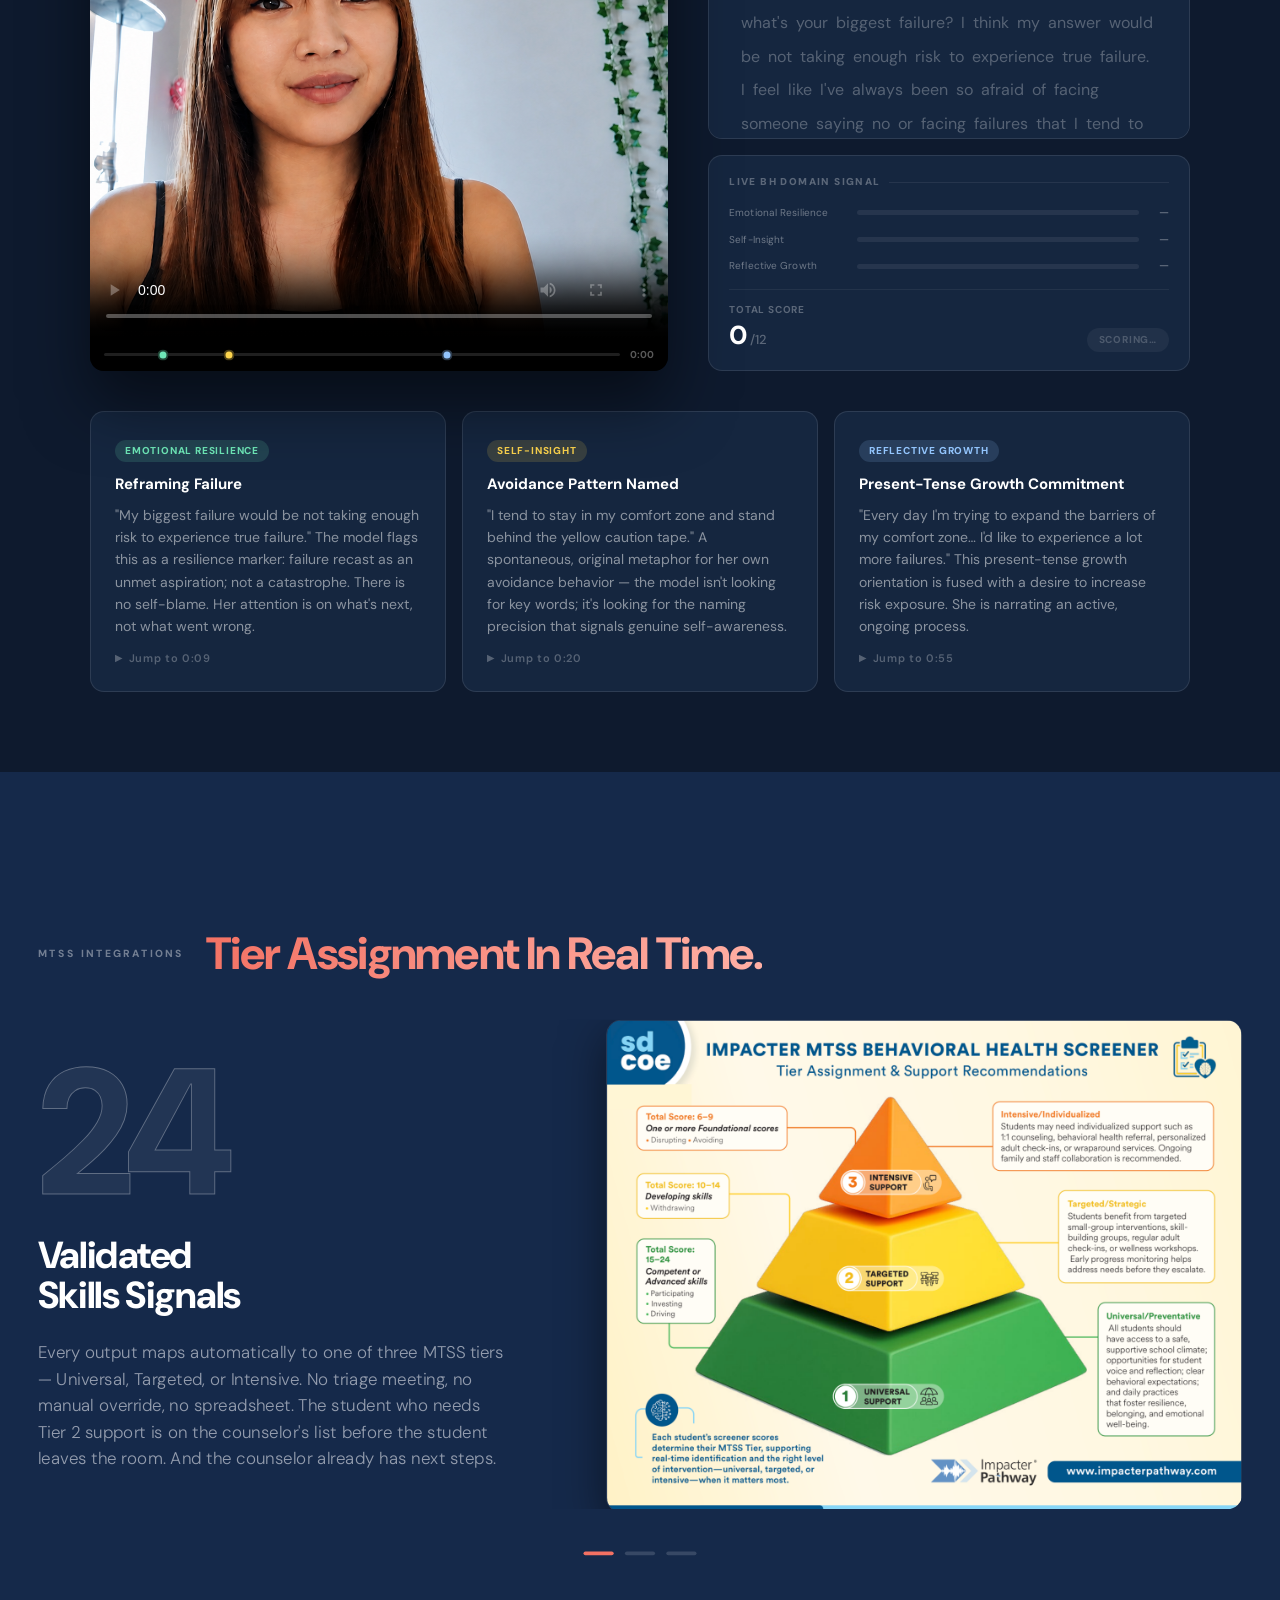
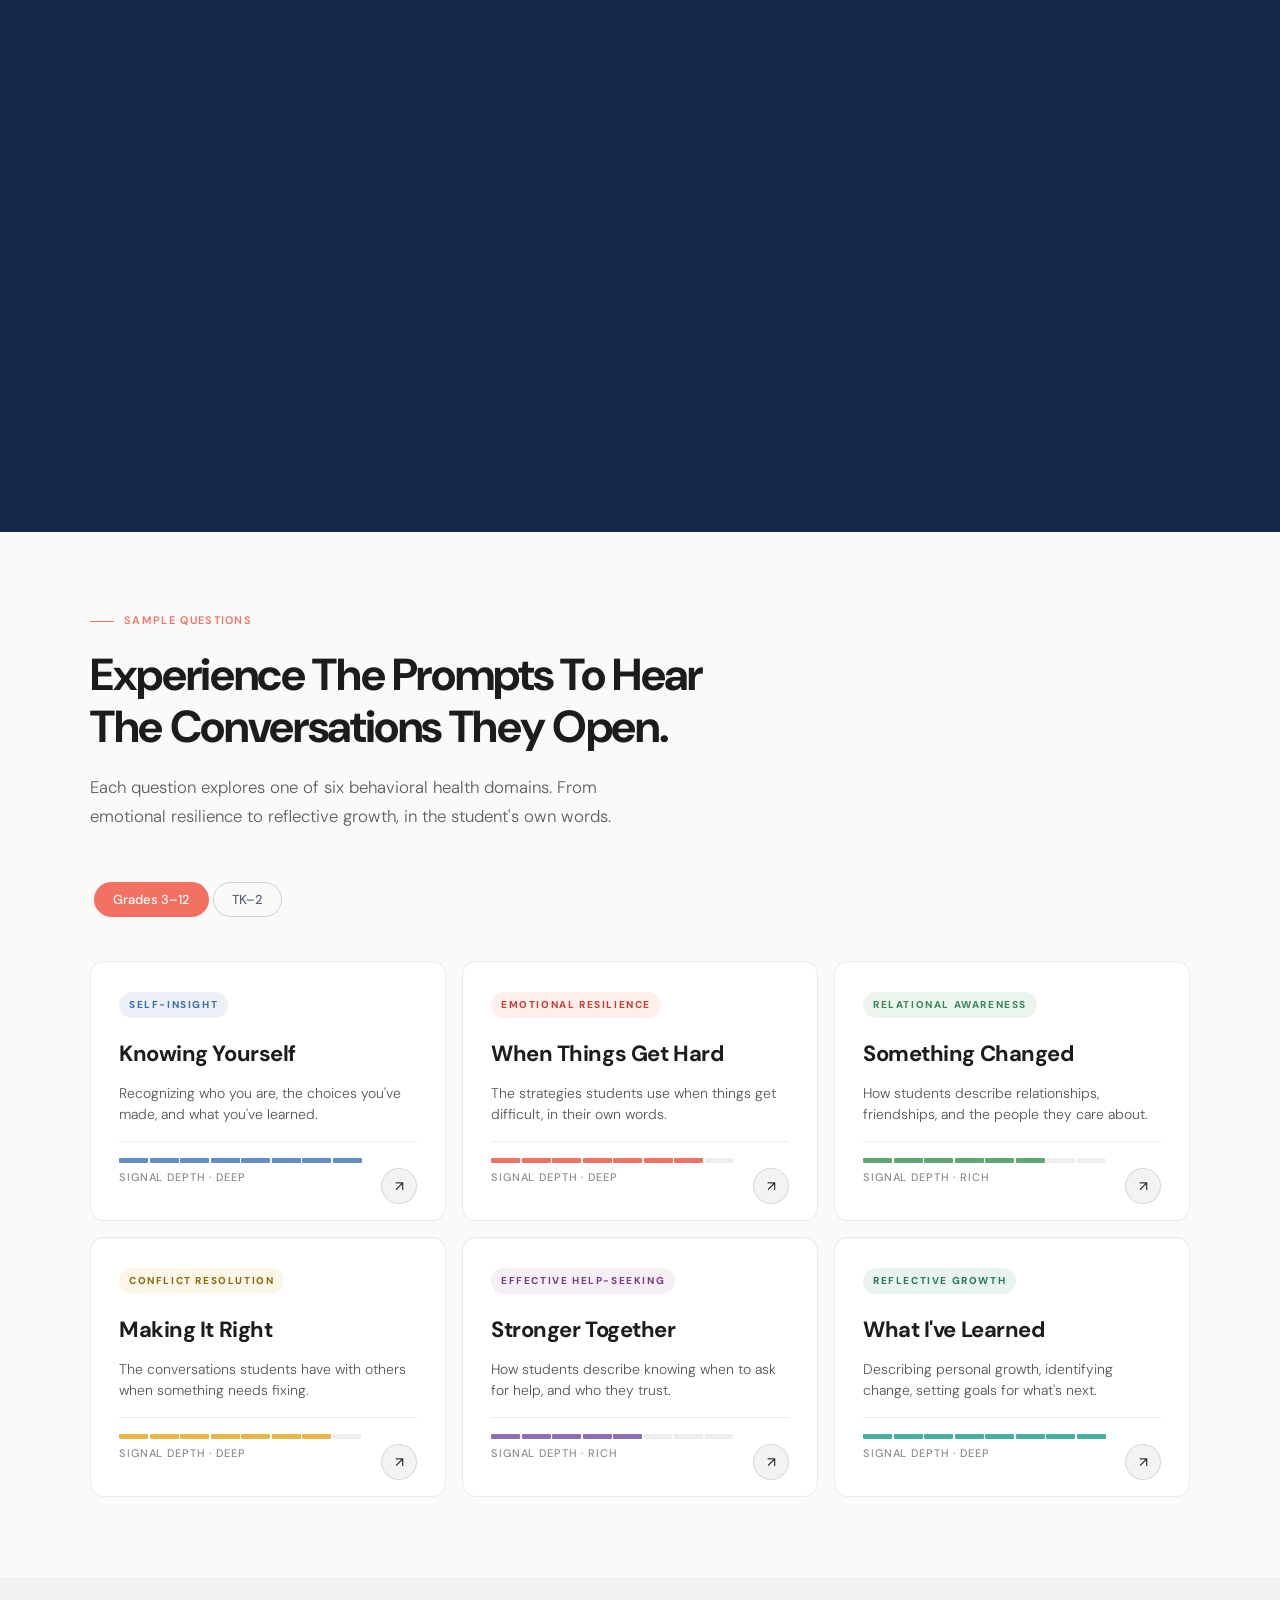
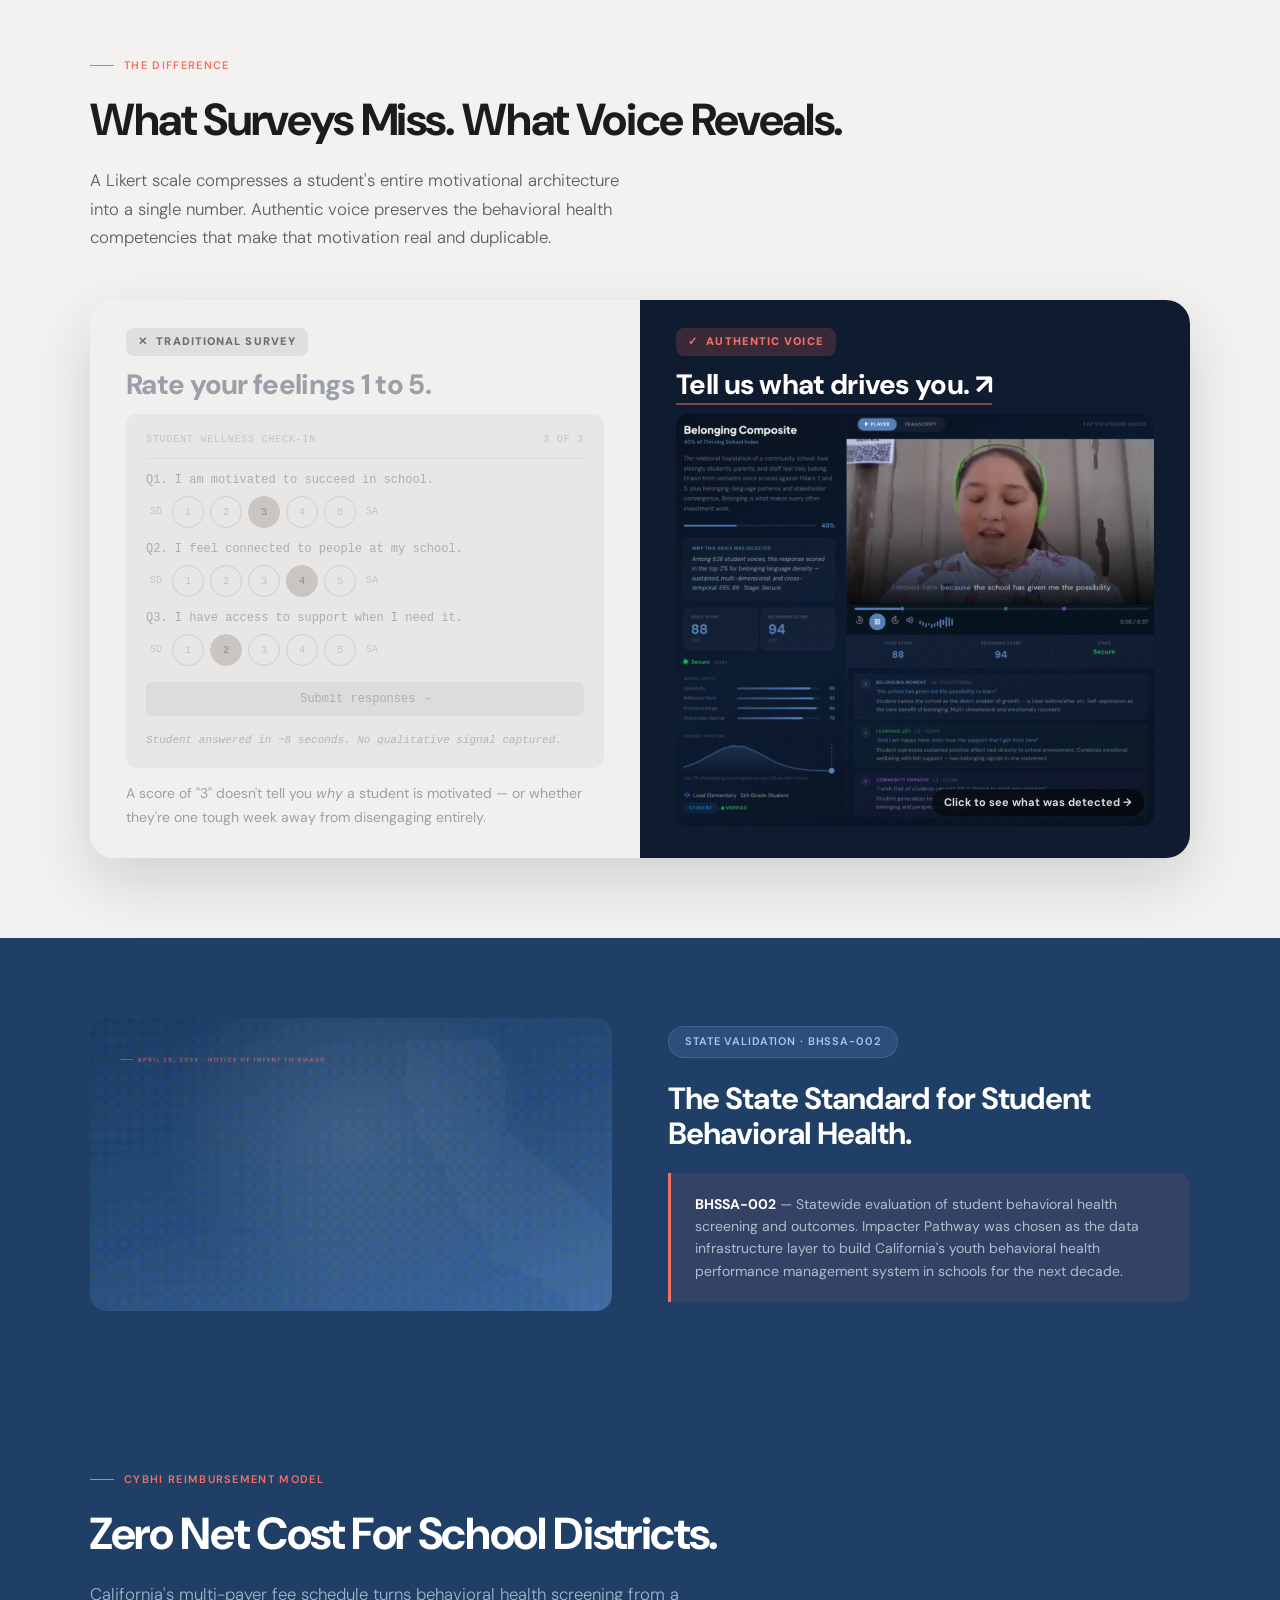
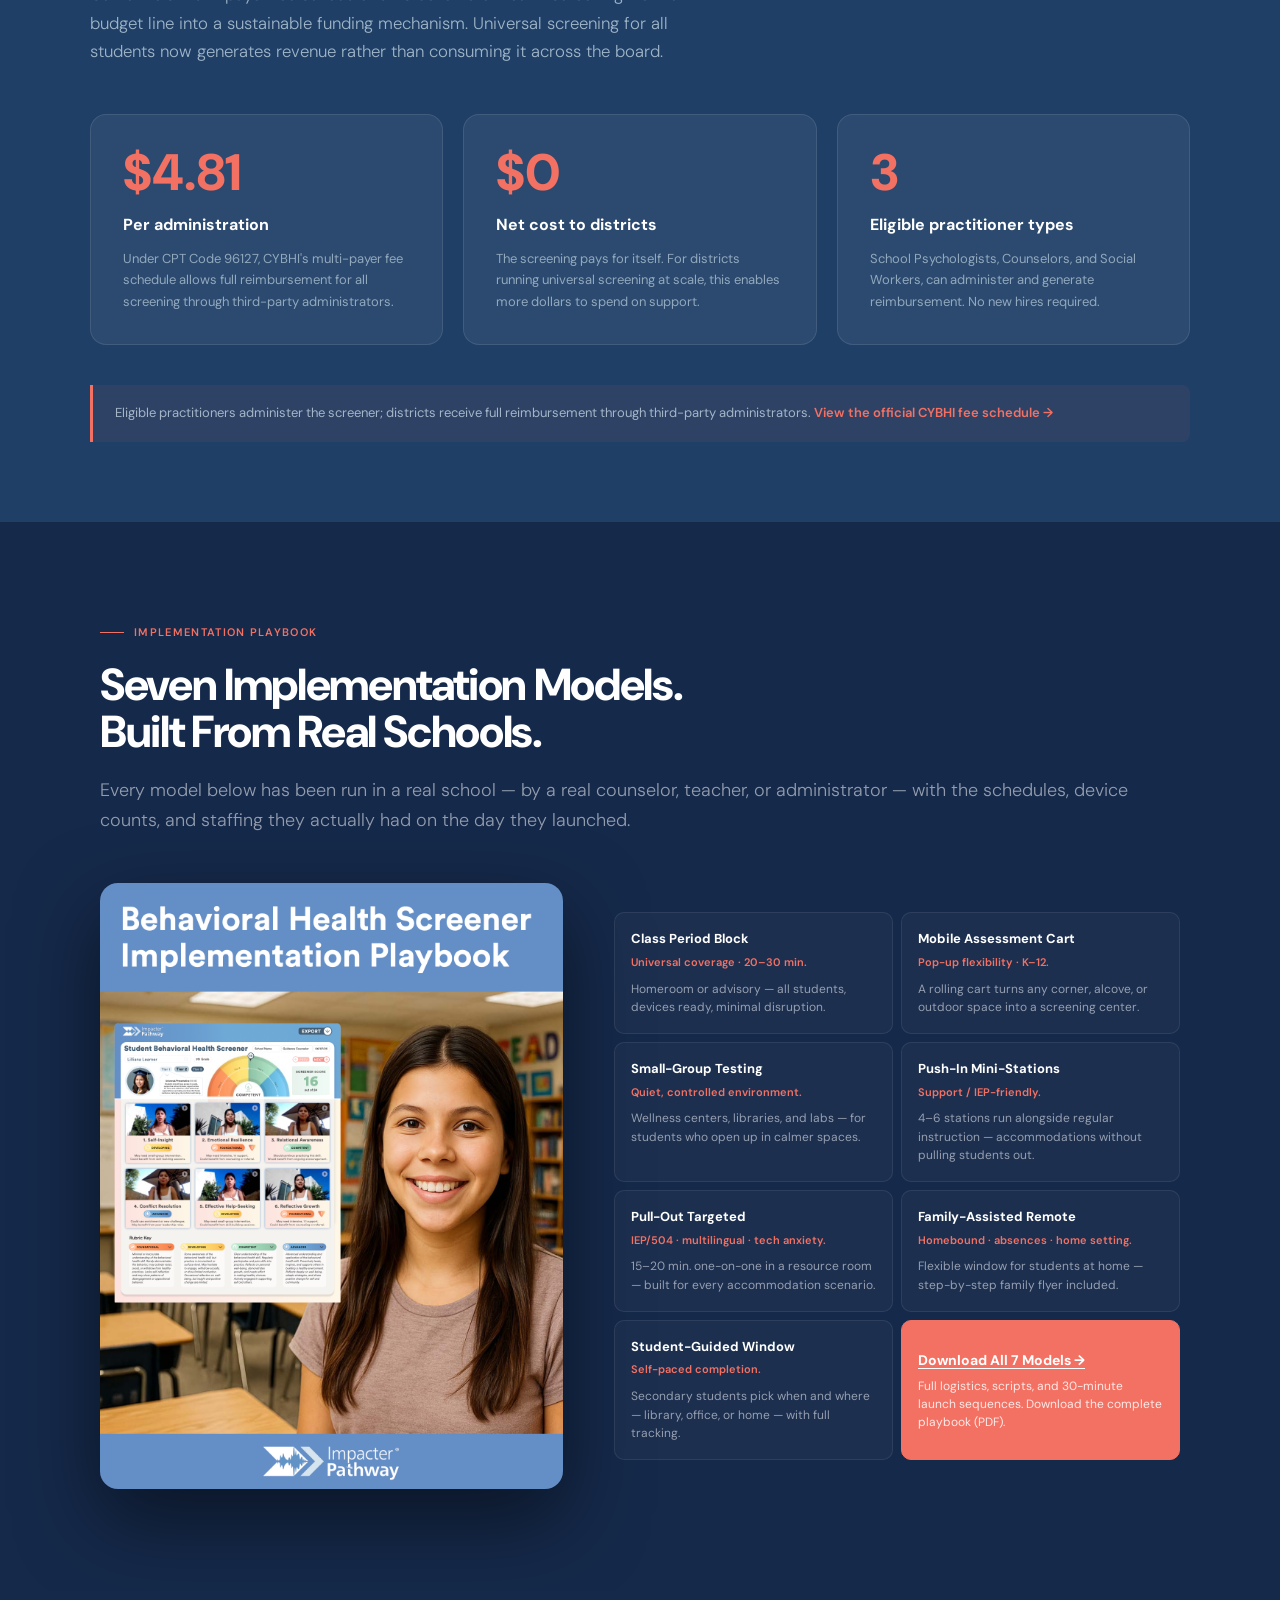
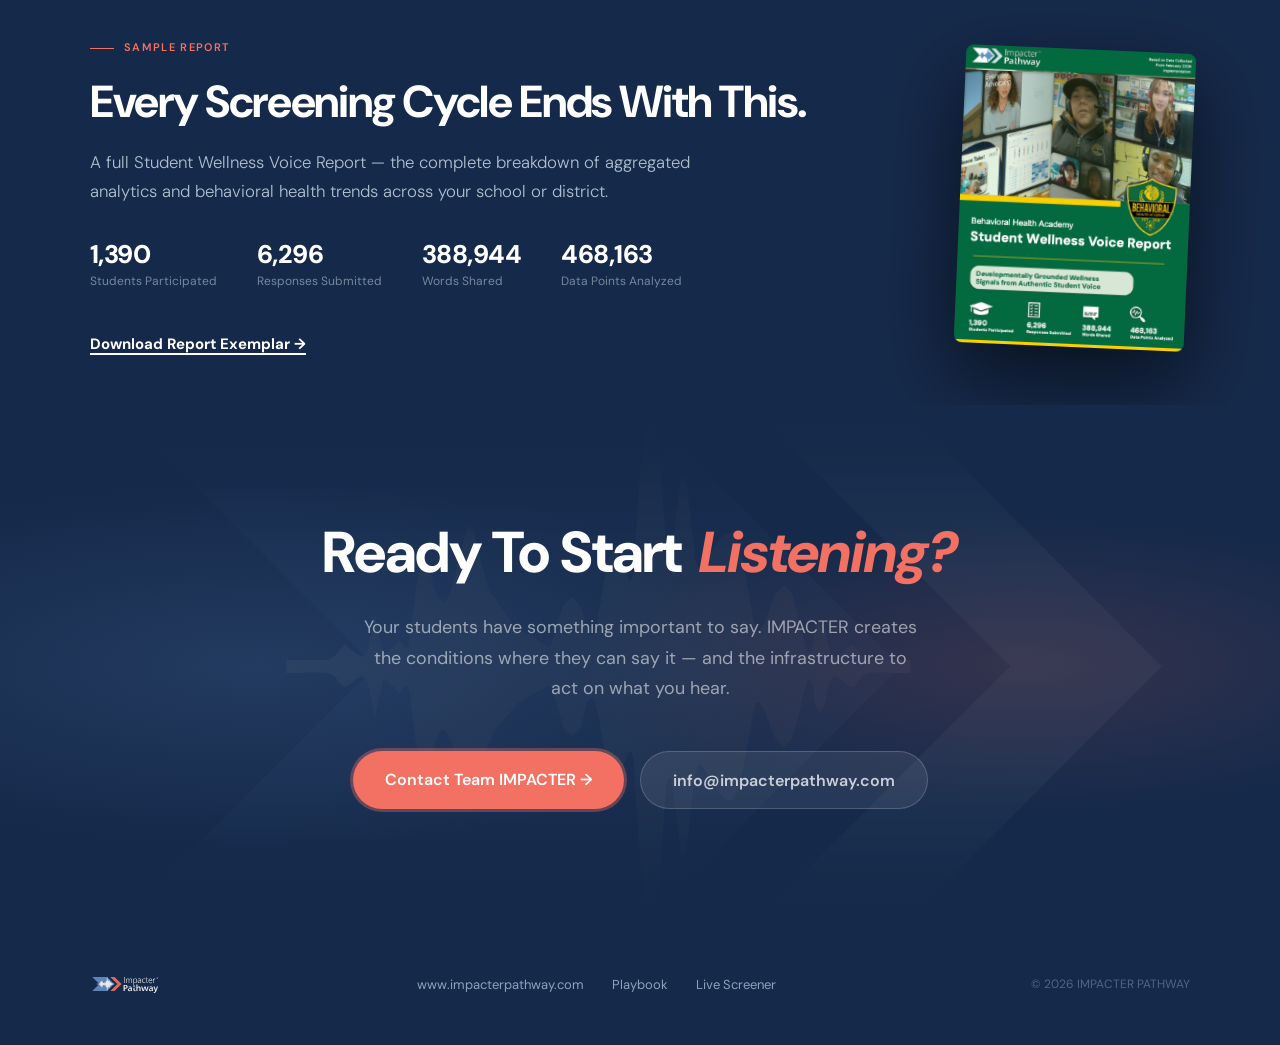
==== commit 57d4a80f: "Bridge row: add 'behavioral health' to body copy Co-Authored-By: Claude Sonnet 4.6 <noreply@anthropi" ====
--- a/bh/index.html
+++ b/bh/index.html
@@ -3116,7 +3116,7 @@
     <div style="flex:1;min-width:0;">
       <div style="font-size:11px;font-weight:600;letter-spacing:.12em;text-transform:uppercase;color:var(--coral);margin-bottom:20px;display:flex;align-items:center;gap:10px;font-family:var(--font-display);"><span style="display:block;width:24px;height:1px;background:var(--coral);flex-shrink:0;"></span>Sample Report</div>
       <h3 style="font-family:var(--font-display);font-weight:700;font-size:clamp(2rem,3.5vw,2.8rem);color:#fff;line-height:1.15;margin:0 0 20px;letter-spacing:-.03em;">Every Screening Cycle Ends With This.</h3>
-      <p style="font-family:var(--font-display);font-size:1.05rem;font-weight:300;color:rgba(214,231,241,0.8);line-height:1.7;margin:0 0 36px;max-width:620px;">A full Student Wellness Voice Report — the complete breakdown of aggregated analytics and trends across your school or district.</p>
+      <p style="font-family:var(--font-display);font-size:1.05rem;font-weight:300;color:rgba(214,231,241,0.8);line-height:1.7;margin:0 0 36px;max-width:620px;">A full Student Wellness Voice Report — the complete breakdown of aggregated analytics and behavioral health trends across your school or district.</p>
       <div style="display:flex;gap:40px;flex-wrap:wrap;margin-bottom:40px;align-items:flex-start;">
         <div><div style="font-family:var(--font-display);font-weight:800;font-size:clamp(1.4rem,2vw,1.8rem);color:#fff;line-height:1;letter-spacing:-.02em;">1,390</div><div style="font-size:12px;font-weight:400;color:rgba(214,231,241,0.5);font-family:var(--font-display);margin-top:5px;">Students Participated</div></div>
         <div><div style="font-family:var(--font-display);font-weight:800;font-size:clamp(1.4rem,2vw,1.8rem);color:#fff;line-height:1;letter-spacing:-.02em;">6,296</div><div style="font-size:12px;font-weight:400;color:rgba(214,231,241,0.5);font-family:var(--font-display);margin-top:5px;">Responses Submitted</div></div>
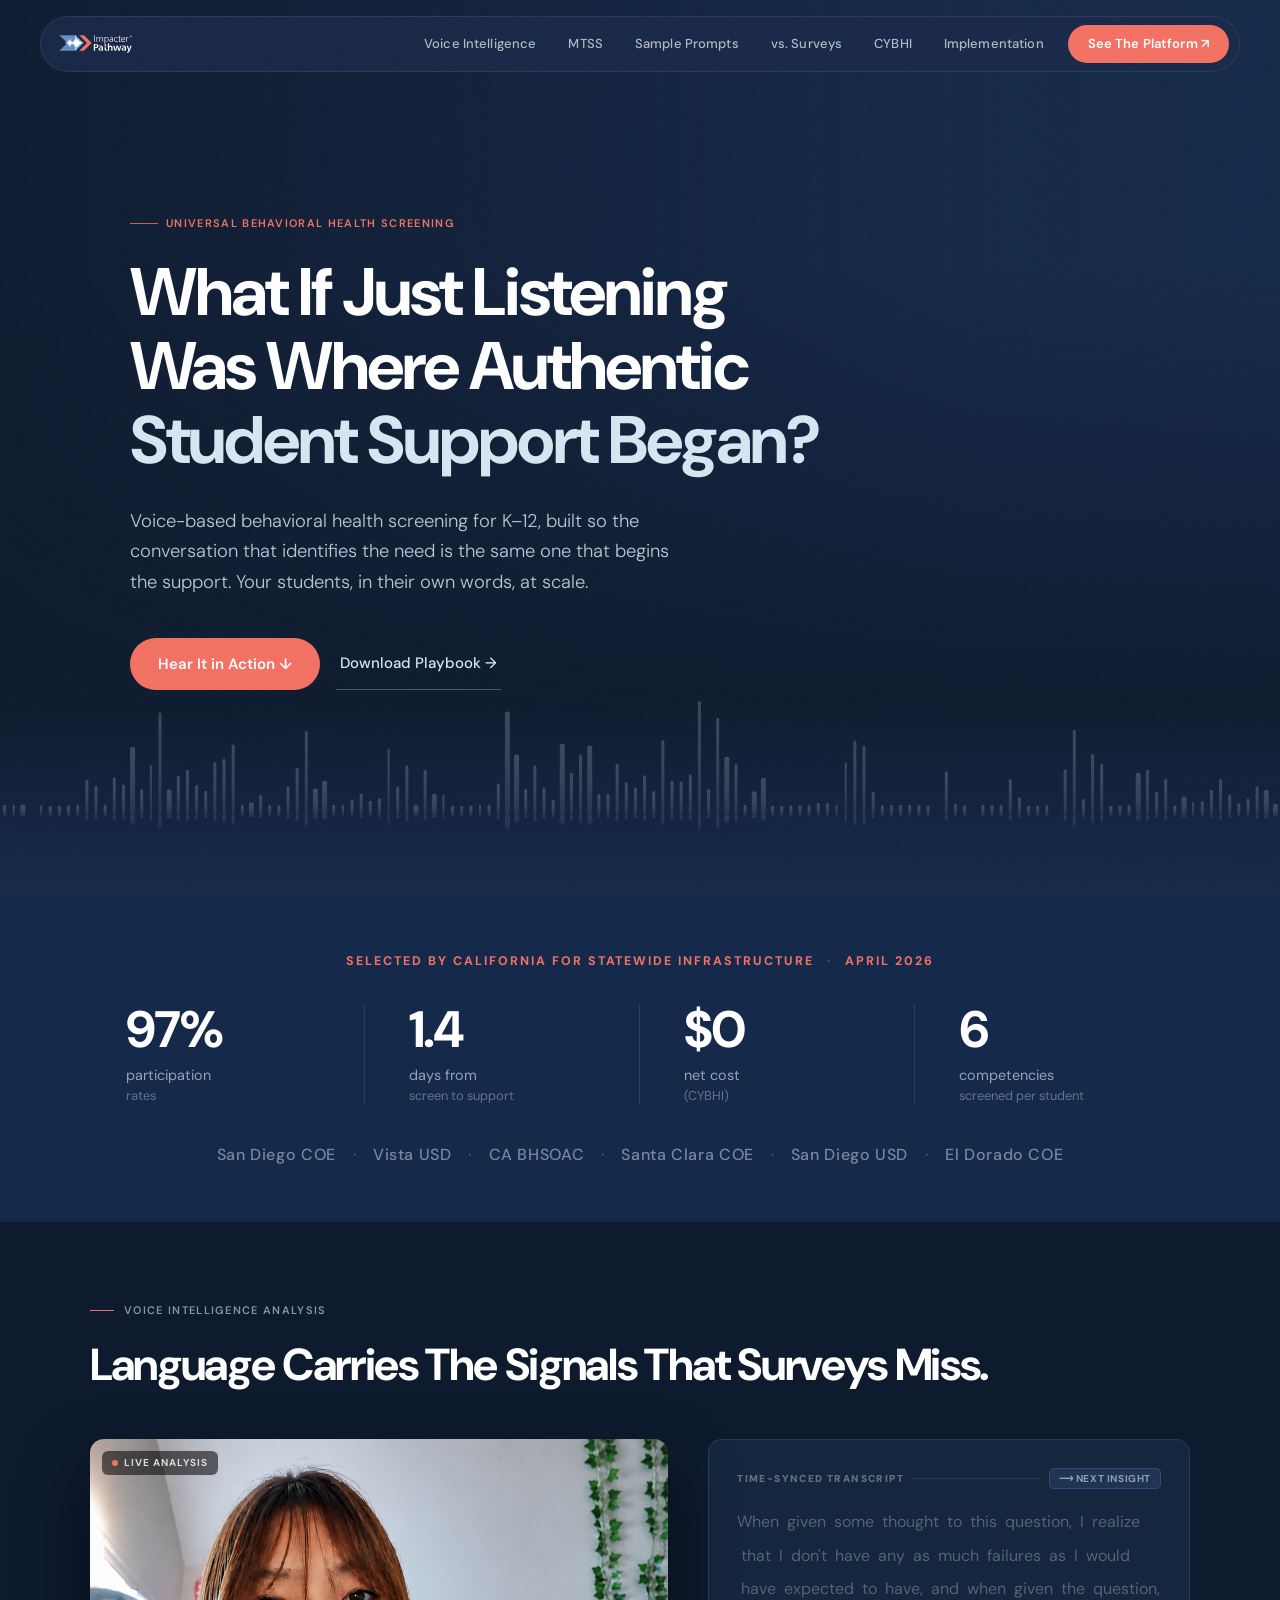
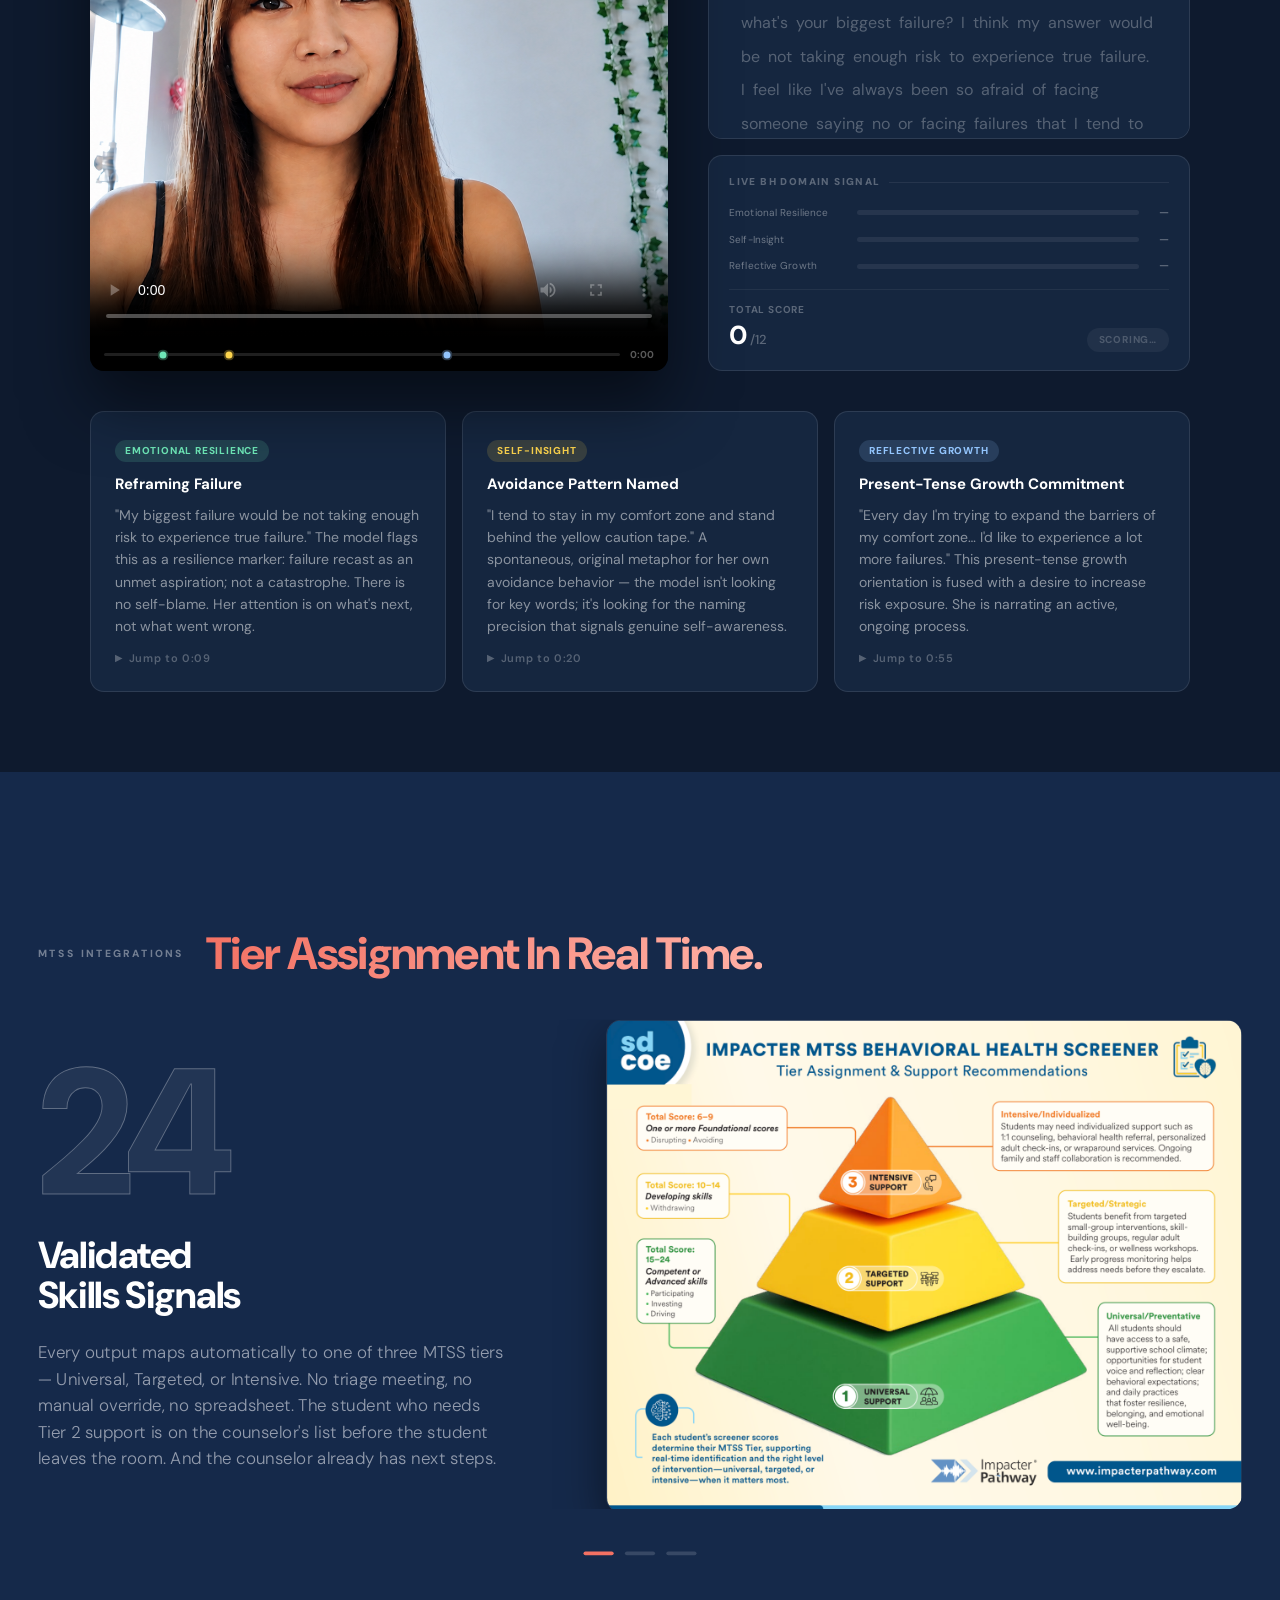
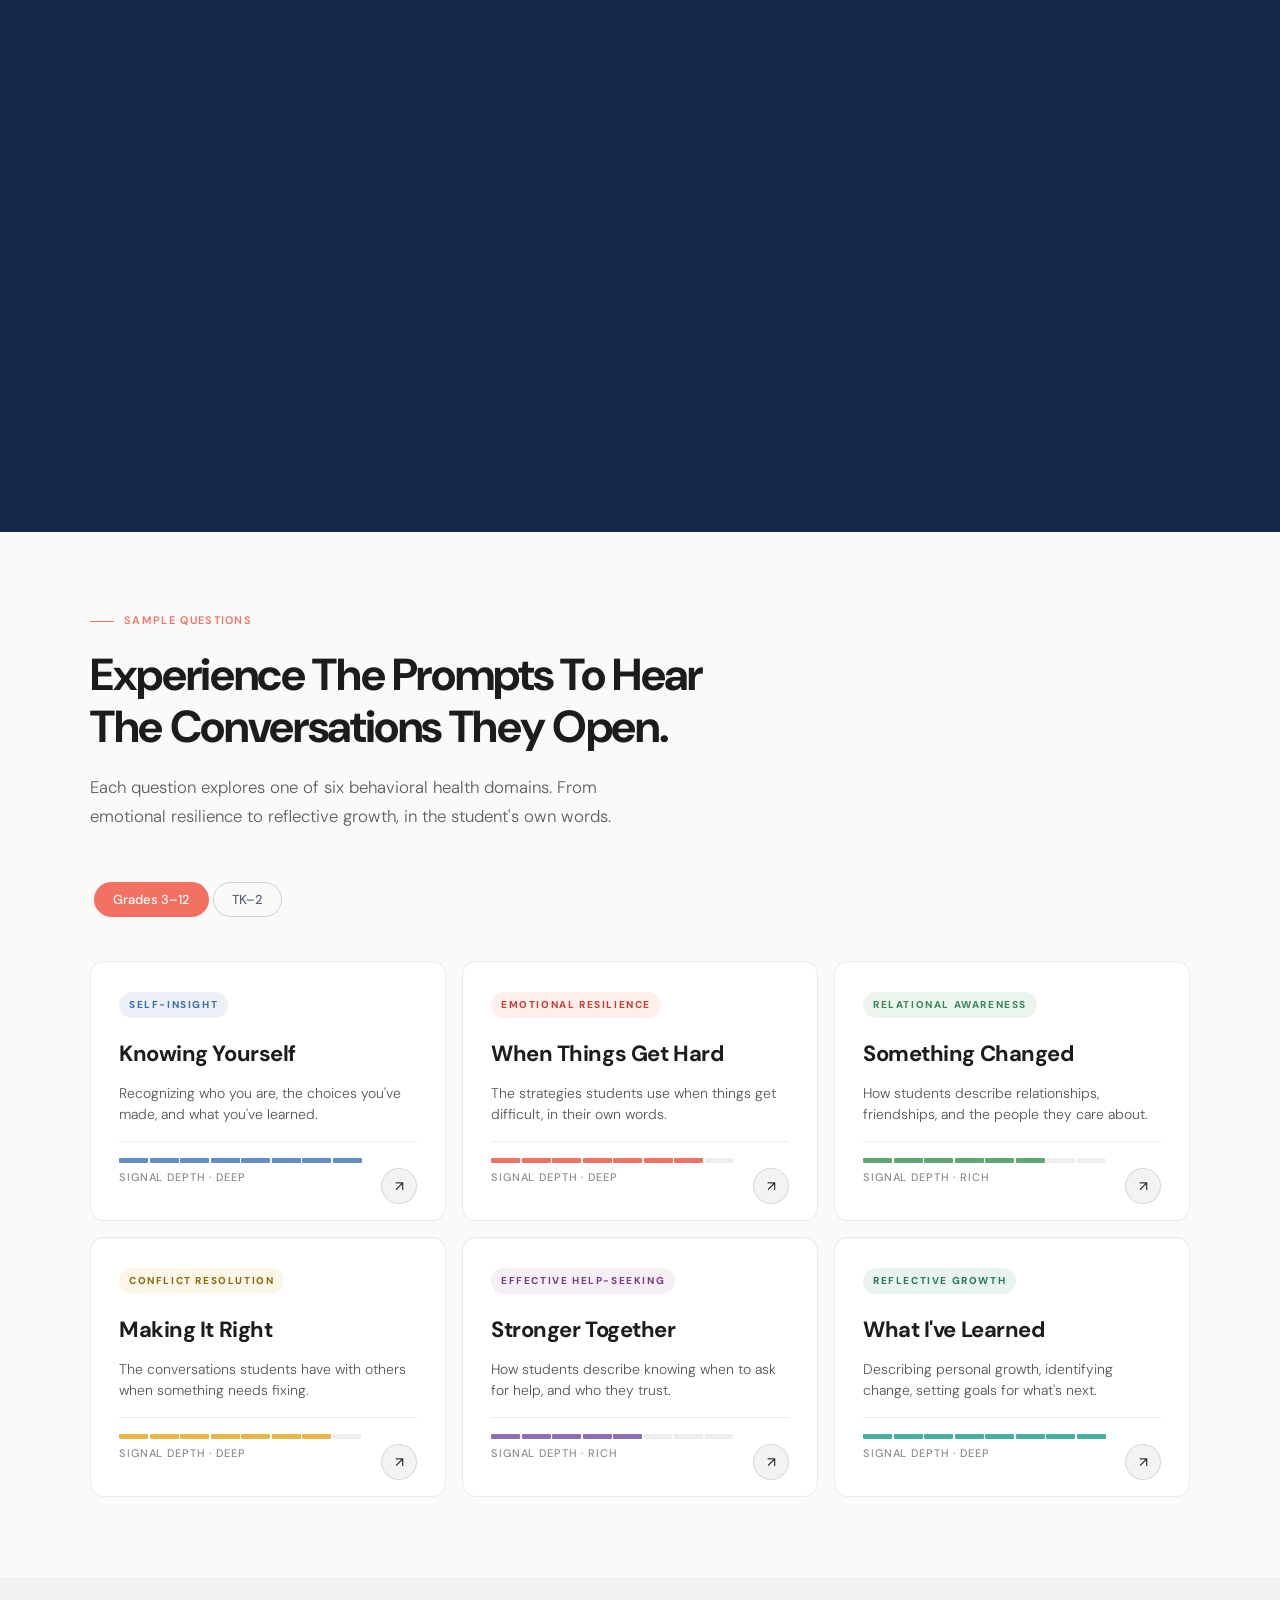
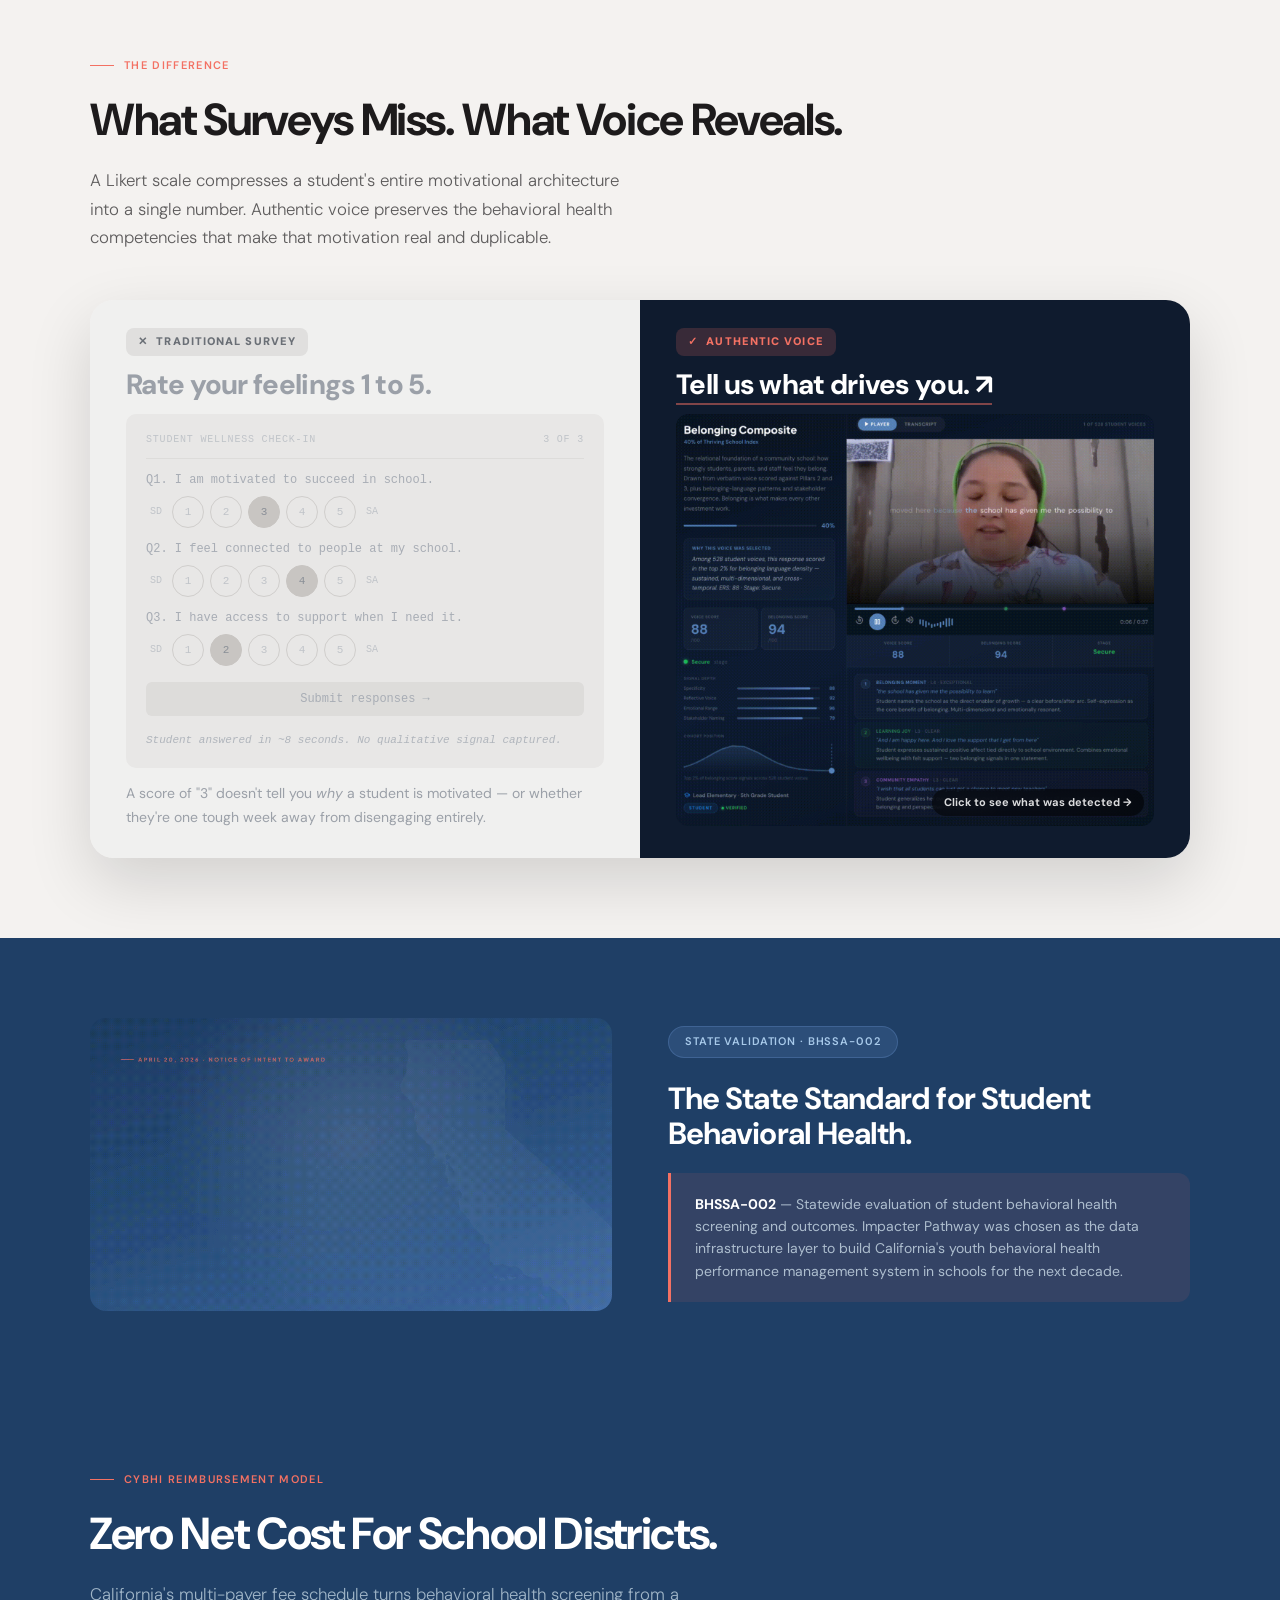
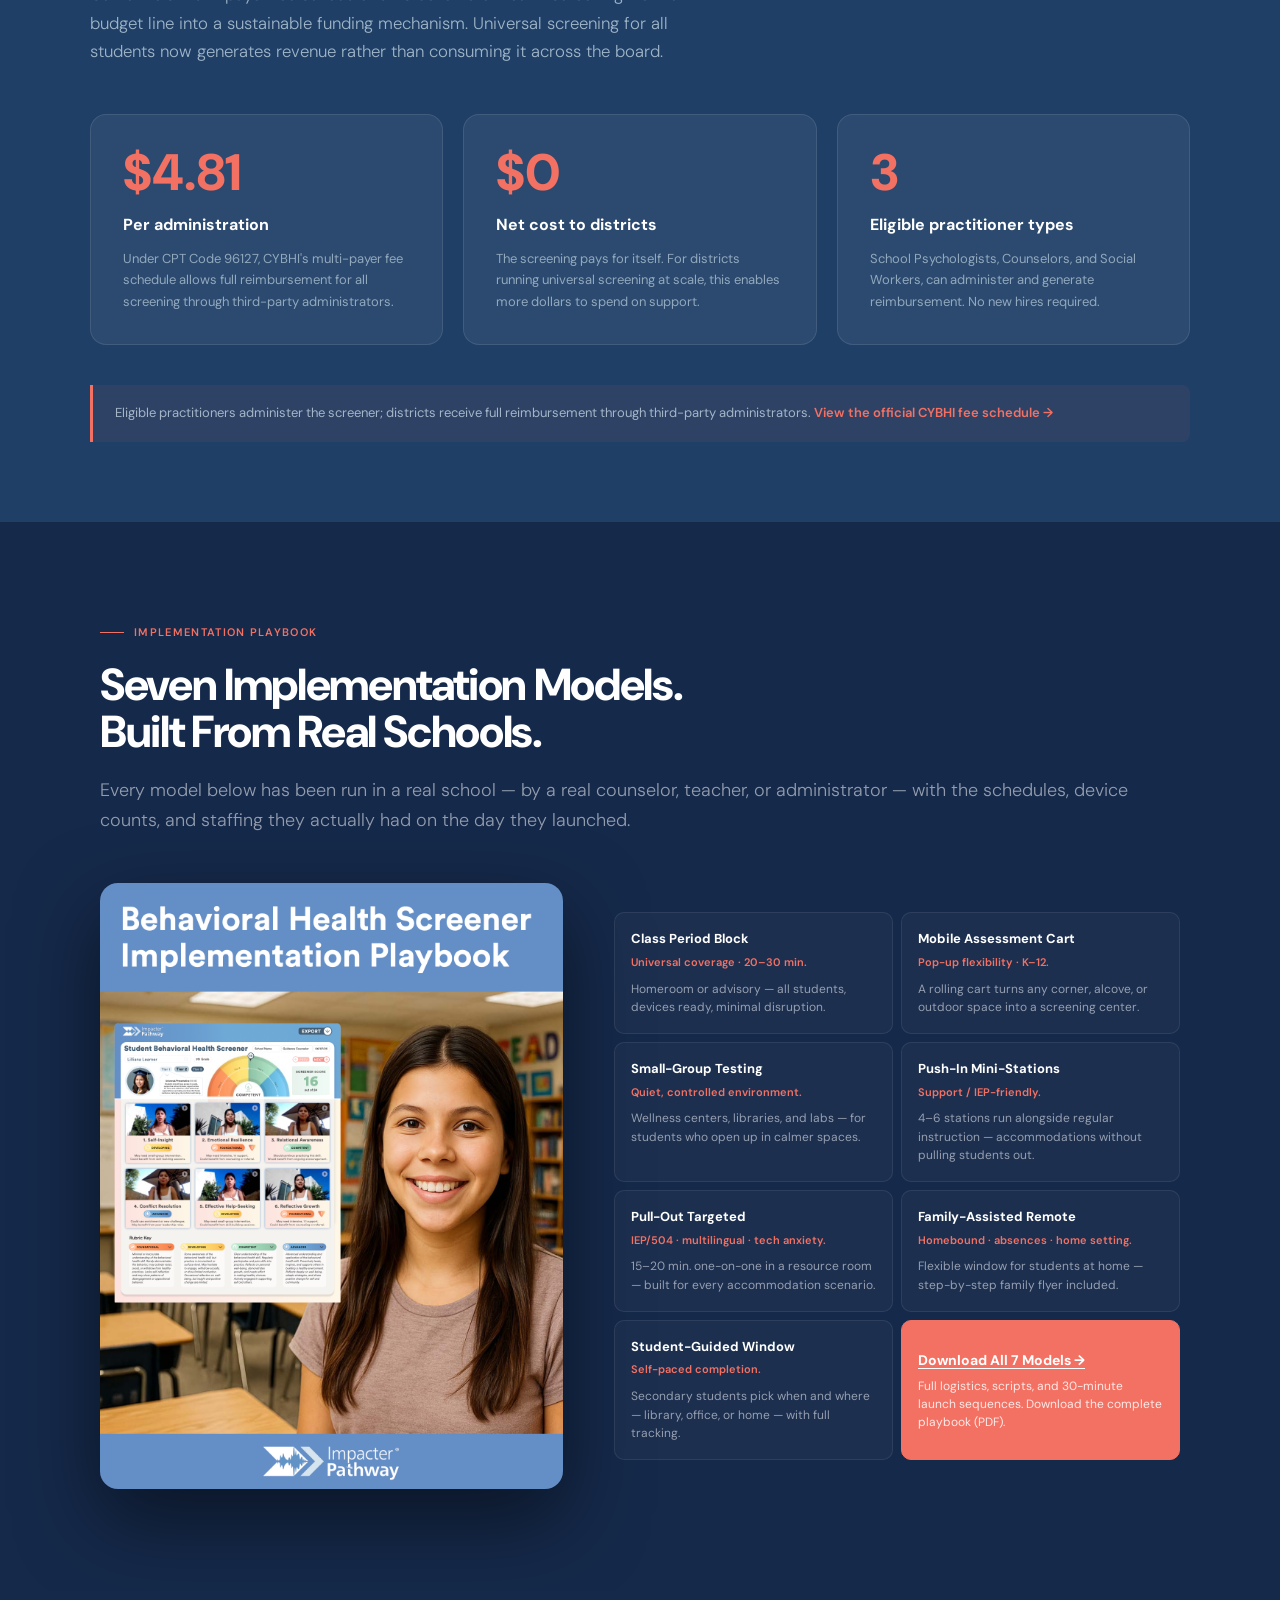
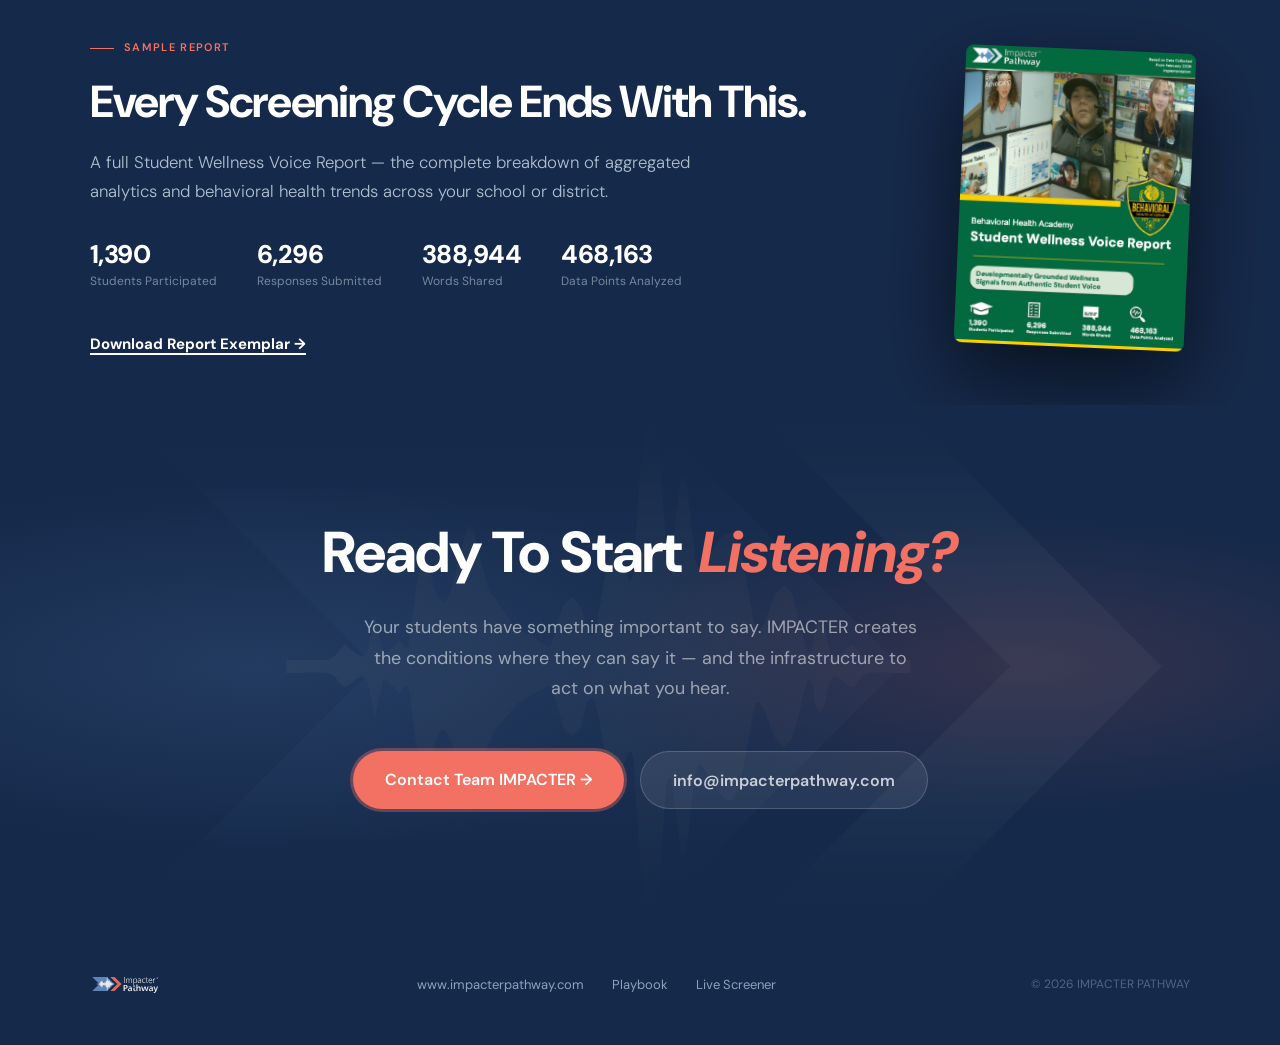
==== commit 39c4c9e7: "Playbook: wrap cover image in link to open playbook PDF in new tab Co-Authored-By: Claude Sonnet 4.6" ====
--- a/bh/index.html
+++ b/bh/index.html
@@ -3053,9 +3053,9 @@
     <!-- Two-column: image left, info+cards right -->
     <div style="display:grid;grid-template-columns:minmax(0,0.9fr) minmax(0,1.1fr);gap:clamp(24px,4vw,80px);align-items:center;">
       <!-- Cover image -->
-      <div style="border-radius:18px;overflow:hidden;box-shadow:0 30px 80px rgba(0,0,0,0.5);transition:transform .4s ease,box-shadow .4s ease;" onmouseover="this.style.transform='translateY(-6px)';this.style.boxShadow='0 44px 100px rgba(0,0,0,0.65)'" onmouseout="this.style.transform='translateY(0)';this.style.boxShadow='0 30px 80px rgba(0,0,0,0.5)'">
+      <a href="/bh/playbook.pdf" target="_blank" rel="noopener" style="display:block;border-radius:18px;overflow:hidden;box-shadow:0 30px 80px rgba(0,0,0,0.5);transition:transform .4s ease,box-shadow .4s ease;" onmouseover="this.style.transform='translateY(-6px)';this.style.boxShadow='0 44px 100px rgba(0,0,0,0.65)'" onmouseout="this.style.transform='translateY(0)';this.style.boxShadow='0 30px 80px rgba(0,0,0,0.5)'">
         <img src="/bh/images/playbook-cover.png" alt="BHS Implementation Playbook" style="display:block;width:100%;height:auto;">
-      </div>
+      </a>
       <!-- Right column: natural flow -->
       <div style="display:flex;flex-direction:column;">
         <!-- Card grid: auto rows, natural height -->
